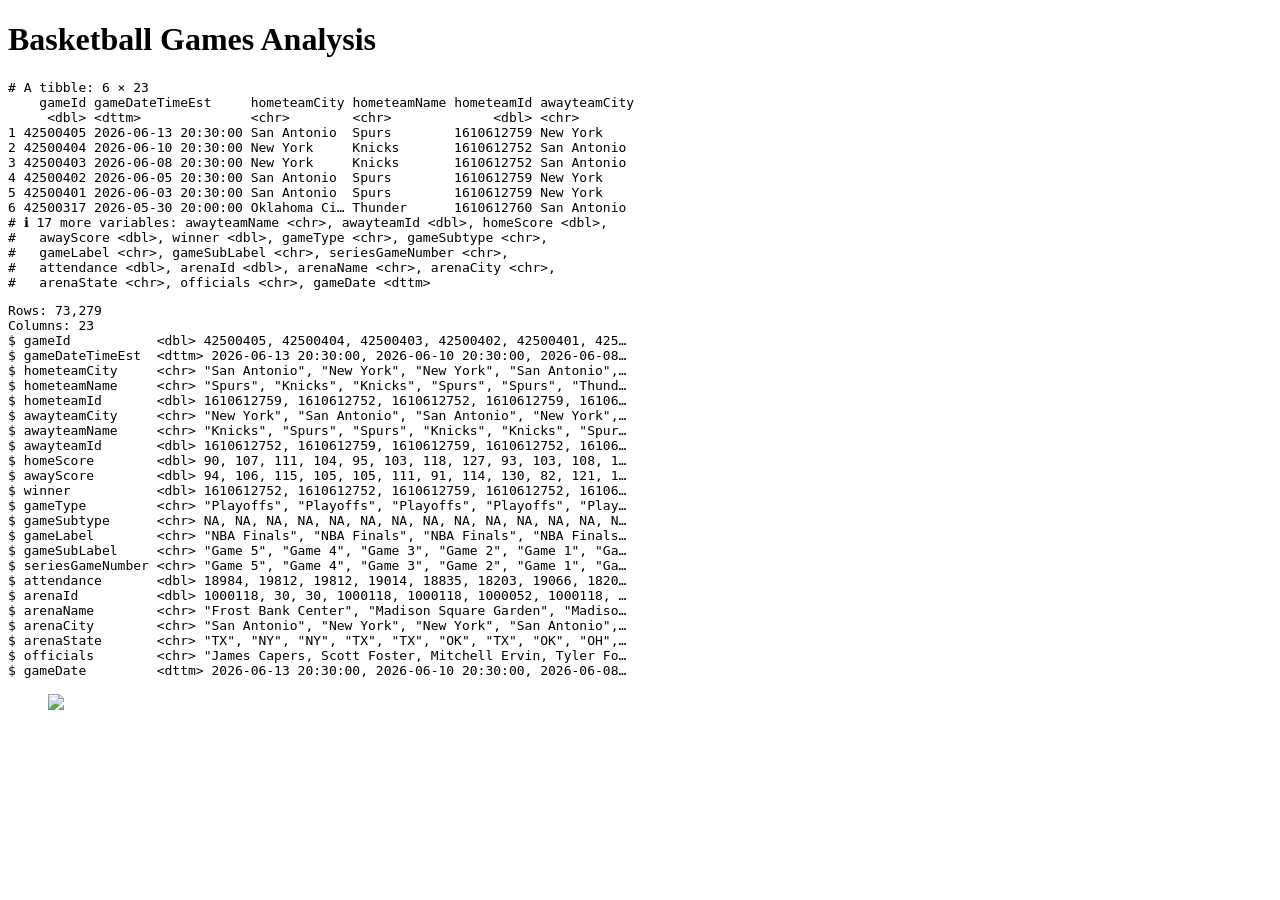
==== scores.html @ 9e21b44d "initial version" ====
<!DOCTYPE html>
<html xmlns="http://www.w3.org/1999/xhtml" lang="en" xml:lang="en"><head>

<meta charset="utf-8">
<meta name="generator" content="quarto-1.9.38">

<meta name="viewport" content="width=device-width, initial-scale=1.0, user-scalable=yes">


<title>Basketball Games Analysis</title>
<style>
/* Default styles provided by pandoc.
** See https://pandoc.org/MANUAL.html#variables-for-html for config info.
*/
code{white-space: pre-wrap;}
span.smallcaps{font-variant: small-caps;}
div.columns{display: flex; gap: min(4vw, 1.5em);}
div.column{flex: auto; overflow-x: auto;}
div.hanging-indent{margin-left: 1.5em; text-indent: -1.5em;}
ul.task-list{list-style: none;}
ul.task-list li input[type="checkbox"] {
  width: 0.8em;
  margin: 0 0.8em 0.2em -1em; /* quarto-specific, see https://github.com/quarto-dev/quarto-cli/issues/4556 */ 
  vertical-align: middle;
}
</style>


<script src="scores_files/libs/clipboard/clipboard.min.js"></script>
<script src="scores_files/libs/quarto-html/quarto.js" type="module"></script>
<script src="scores_files/libs/quarto-html/tabsets/tabsets.js" type="module"></script>
<script src="scores_files/libs/quarto-html/popper.min.js"></script>
<script src="scores_files/libs/quarto-html/tippy.umd.min.js"></script>
<script src="scores_files/libs/quarto-html/anchor.min.js"></script>
<link href="scores_files/libs/quarto-html/tippy.css" rel="stylesheet">
<link href="scores_files/libs/quarto-html/quarto-syntax-highlighting-15634bcf2e68342d4ad2dfa704d543f6.css" rel="stylesheet" id="quarto-text-highlighting-styles">
<script src="scores_files/libs/bootstrap/bootstrap.min.js"></script>
<link href="scores_files/libs/bootstrap/bootstrap-icons.css" rel="stylesheet">
<link href="scores_files/libs/bootstrap/bootstrap-47a6f90f654540fc165cc8e168d9da10.min.css" rel="stylesheet" append-hash="true" id="quarto-bootstrap" data-mode="light">


</head>

<body class="fullcontent quarto-light">

<div id="quarto-content" class="page-columns page-rows-contents page-layout-article">

<main class="content" id="quarto-document-content">

<header id="title-block-header" class="quarto-title-block default">
<div class="quarto-title">
<h1 class="title">Basketball Games Analysis</h1>
</div>



<div class="quarto-title-meta">

    
  
    
  </div>
  


</header>


<div class="cell">
<div class="cell-output cell-output-stdout">
<pre><code># A tibble: 6 × 23
    gameId gameDateTimeEst     hometeamCity hometeamName hometeamId awayteamCity
     &lt;dbl&gt; &lt;dttm&gt;              &lt;chr&gt;        &lt;chr&gt;             &lt;dbl&gt; &lt;chr&gt;       
1 42500405 2026-06-13 20:30:00 San Antonio  Spurs        1610612759 New York    
2 42500404 2026-06-10 20:30:00 New York     Knicks       1610612752 San Antonio 
3 42500403 2026-06-08 20:30:00 New York     Knicks       1610612752 San Antonio 
4 42500402 2026-06-05 20:30:00 San Antonio  Spurs        1610612759 New York    
5 42500401 2026-06-03 20:30:00 San Antonio  Spurs        1610612759 New York    
6 42500317 2026-05-30 20:00:00 Oklahoma Ci… Thunder      1610612760 San Antonio 
# ℹ 17 more variables: awayteamName &lt;chr&gt;, awayteamId &lt;dbl&gt;, homeScore &lt;dbl&gt;,
#   awayScore &lt;dbl&gt;, winner &lt;dbl&gt;, gameType &lt;chr&gt;, gameSubtype &lt;chr&gt;,
#   gameLabel &lt;chr&gt;, gameSubLabel &lt;chr&gt;, seriesGameNumber &lt;chr&gt;,
#   attendance &lt;dbl&gt;, arenaId &lt;dbl&gt;, arenaName &lt;chr&gt;, arenaCity &lt;chr&gt;,
#   arenaState &lt;chr&gt;, officials &lt;chr&gt;, gameDate &lt;dttm&gt;</code></pre>
</div>
</div>
<div class="cell">
<div class="cell-output cell-output-stdout">
<pre><code>Rows: 73,279
Columns: 23
$ gameId           &lt;dbl&gt; 42500405, 42500404, 42500403, 42500402, 42500401, 425…
$ gameDateTimeEst  &lt;dttm&gt; 2026-06-13 20:30:00, 2026-06-10 20:30:00, 2026-06-08…
$ hometeamCity     &lt;chr&gt; "San Antonio", "New York", "New York", "San Antonio",…
$ hometeamName     &lt;chr&gt; "Spurs", "Knicks", "Knicks", "Spurs", "Spurs", "Thund…
$ hometeamId       &lt;dbl&gt; 1610612759, 1610612752, 1610612752, 1610612759, 16106…
$ awayteamCity     &lt;chr&gt; "New York", "San Antonio", "San Antonio", "New York",…
$ awayteamName     &lt;chr&gt; "Knicks", "Spurs", "Spurs", "Knicks", "Knicks", "Spur…
$ awayteamId       &lt;dbl&gt; 1610612752, 1610612759, 1610612759, 1610612752, 16106…
$ homeScore        &lt;dbl&gt; 90, 107, 111, 104, 95, 103, 118, 127, 93, 103, 108, 1…
$ awayScore        &lt;dbl&gt; 94, 106, 115, 105, 105, 111, 91, 114, 130, 82, 121, 1…
$ winner           &lt;dbl&gt; 1610612752, 1610612752, 1610612759, 1610612752, 16106…
$ gameType         &lt;chr&gt; "Playoffs", "Playoffs", "Playoffs", "Playoffs", "Play…
$ gameSubtype      &lt;chr&gt; NA, NA, NA, NA, NA, NA, NA, NA, NA, NA, NA, NA, NA, N…
$ gameLabel        &lt;chr&gt; "NBA Finals", "NBA Finals", "NBA Finals", "NBA Finals…
$ gameSubLabel     &lt;chr&gt; "Game 5", "Game 4", "Game 3", "Game 2", "Game 1", "Ga…
$ seriesGameNumber &lt;chr&gt; "Game 5", "Game 4", "Game 3", "Game 2", "Game 1", "Ga…
$ attendance       &lt;dbl&gt; 18984, 19812, 19812, 19014, 18835, 18203, 19066, 1820…
$ arenaId          &lt;dbl&gt; 1000118, 30, 30, 1000118, 1000118, 1000052, 1000118, …
$ arenaName        &lt;chr&gt; "Frost Bank Center", "Madison Square Garden", "Madiso…
$ arenaCity        &lt;chr&gt; "San Antonio", "New York", "New York", "San Antonio",…
$ arenaState       &lt;chr&gt; "TX", "NY", "NY", "TX", "TX", "OK", "TX", "OK", "OH",…
$ officials        &lt;chr&gt; "James Capers, Scott Foster, Mitchell Ervin, Tyler Fo…
$ gameDate         &lt;dttm&gt; 2026-06-13 20:30:00, 2026-06-10 20:30:00, 2026-06-08…</code></pre>
</div>
</div>
<div class="cell">
<div class="cell-output-display">
<div>
<figure class="figure">
<p><img src="scores_files/figure-html/unnamed-chunk-3-1.png" class="img-fluid figure-img" width="672"></p>
</figure>
</div>
</div>
</div>

</main>
<!-- /main column -->
<script id="quarto-html-after-body" type="application/javascript">
  window.document.addEventListener("DOMContentLoaded", function (event) {
    const icon = "";
    const anchorJS = new window.AnchorJS();
    anchorJS.options = {
      placement: 'right',
      icon: icon
    };
    anchorJS.add('.anchored');
    const isCodeAnnotation = (el) => {
      for (const clz of el.classList) {
        if (clz.startsWith('code-annotation-')) {                     
          return true;
        }
      }
      return false;
    }
    const onCopySuccess = function(e) {
      // button target
      const button = e.trigger;
      // don't keep focus
      button.blur();
      // flash "checked"
      button.classList.add('code-copy-button-checked');
      var currentTitle = button.getAttribute("title");
      button.setAttribute("title", "Copied!");
      let tooltip;
      if (window.bootstrap) {
        button.setAttribute("data-bs-toggle", "tooltip");
        button.setAttribute("data-bs-placement", "left");
        button.setAttribute("data-bs-title", "Copied!");
        tooltip = new bootstrap.Tooltip(button, 
          { trigger: "manual", 
            customClass: "code-copy-button-tooltip",
            offset: [0, -8]});
        tooltip.show();    
      }
      setTimeout(function() {
        if (tooltip) {
          tooltip.hide();
          button.removeAttribute("data-bs-title");
          button.removeAttribute("data-bs-toggle");
          button.removeAttribute("data-bs-placement");
        }
        button.setAttribute("title", currentTitle);
        button.classList.remove('code-copy-button-checked');
      }, 1000);
      // clear code selection
      e.clearSelection();
    }
    const getTextToCopy = function(trigger) {
      const outerScaffold = trigger.parentElement.cloneNode(true);
      const codeEl = outerScaffold.querySelector('code');
      for (const childEl of codeEl.children) {
        if (isCodeAnnotation(childEl)) {
          childEl.remove();
        }
      }
      return codeEl.innerText;
    }
    const clipboard = new window.ClipboardJS('.code-copy-button:not([data-in-quarto-modal])', {
      text: getTextToCopy
    });
    clipboard.on('success', onCopySuccess);
    if (window.document.getElementById('quarto-embedded-source-code-modal')) {
      const clipboardModal = new window.ClipboardJS('.code-copy-button[data-in-quarto-modal]', {
        text: getTextToCopy,
        container: window.document.getElementById('quarto-embedded-source-code-modal')
      });
      clipboardModal.on('success', onCopySuccess);
    }
      var localhostRegex = new RegExp(/^(?:http|https):\/\/localhost\:?[0-9]*\//);
      var mailtoRegex = new RegExp(/^mailto:/);
        var filterRegex = new RegExp('/' + window.location.host + '/');
      var isInternal = (href) => {
          return filterRegex.test(href) || localhostRegex.test(href) || mailtoRegex.test(href);
      }
      // Inspect non-navigation links and adorn them if external
     var links = window.document.querySelectorAll('a[href]:not(.nav-link):not(.navbar-brand):not(.toc-action):not(.sidebar-link):not(.sidebar-item-toggle):not(.pagination-link):not(.no-external):not([aria-hidden]):not(.dropdown-item):not(.quarto-navigation-tool):not(.about-link)');
      for (var i=0; i<links.length; i++) {
        const link = links[i];
        if (!isInternal(link.href)) {
          // undo the damage that might have been done by quarto-nav.js in the case of
          // links that we want to consider external
          if (link.dataset.originalHref !== undefined) {
            link.href = link.dataset.originalHref;
          }
        }
      }
    function tippyHover(el, contentFn, onTriggerFn, onUntriggerFn) {
      const config = {
        allowHTML: true,
        maxWidth: 500,
        delay: 100,
        arrow: false,
        appendTo: function(el) {
            return el.parentElement;
        },
        interactive: true,
        interactiveBorder: 10,
        theme: 'quarto',
        placement: 'bottom-start',
      };
      if (contentFn) {
        config.content = contentFn;
      }
      if (onTriggerFn) {
        config.onTrigger = onTriggerFn;
      }
      if (onUntriggerFn) {
        config.onUntrigger = onUntriggerFn;
      }
      window.tippy(el, config); 
    }
    const noterefs = window.document.querySelectorAll('a[role="doc-noteref"]');
    for (var i=0; i<noterefs.length; i++) {
      const ref = noterefs[i];
      tippyHover(ref, function() {
        // use id or data attribute instead here
        let href = ref.getAttribute('data-footnote-href') || ref.getAttribute('href');
        try { href = new URL(href).hash; } catch {}
        const id = href.replace(/^#\/?/, "");
        const note = window.document.getElementById(id);
        if (note) {
          return note.innerHTML;
        } else {
          return "";
        }
      });
    }
    const xrefs = window.document.querySelectorAll('a.quarto-xref');
    const processXRef = (id, note) => {
      // Strip column container classes
      const stripColumnClz = (el) => {
        el.classList.remove("page-full", "page-columns");
        if (el.children) {
          for (const child of el.children) {
            stripColumnClz(child);
          }
        }
      }
      stripColumnClz(note)
      if (id === null || id.startsWith('sec-')) {
        // Special case sections, only their first couple elements
        const container = document.createElement("div");
        if (note.children && note.children.length > 2) {
          container.appendChild(note.children[0].cloneNode(true));
          for (let i = 1; i < note.children.length; i++) {
            const child = note.children[i];
            if (child.tagName === "P" && child.innerText === "") {
              continue;
            } else {
              container.appendChild(child.cloneNode(true));
              break;
            }
          }
          if (window.Quarto?.typesetMath) {
            window.Quarto.typesetMath(container);
          }
          return container.innerHTML
        } else {
          if (window.Quarto?.typesetMath) {
            window.Quarto.typesetMath(note);
          }
          return note.innerHTML;
        }
      } else {
        // Remove any anchor links if they are present
        const anchorLink = note.querySelector('a.anchorjs-link');
        if (anchorLink) {
          anchorLink.remove();
        }
        if (window.Quarto?.typesetMath) {
          window.Quarto.typesetMath(note);
        }
        if (note.classList.contains("callout")) {
          return note.outerHTML;
        } else {
          return note.innerHTML;
        }
      }
    }
    for (var i=0; i<xrefs.length; i++) {
      const xref = xrefs[i];
      tippyHover(xref, undefined, function(instance) {
        instance.disable();
        let url = xref.getAttribute('href');
        let hash = undefined; 
        if (url.startsWith('#')) {
          hash = url;
        } else {
          try { hash = new URL(url).hash; } catch {}
        }
        if (hash) {
          const id = hash.replace(/^#\/?/, "");
          const note = window.document.getElementById(id);
          if (note !== null) {
            try {
              const html = processXRef(id, note.cloneNode(true));
              instance.setContent(html);
            } finally {
              instance.enable();
              instance.show();
            }
          } else {
            // See if we can fetch this
            fetch(url.split('#')[0])
            .then(res => res.text())
            .then(html => {
              const parser = new DOMParser();
              const htmlDoc = parser.parseFromString(html, "text/html");
              const note = htmlDoc.getElementById(id);
              if (note !== null) {
                const html = processXRef(id, note);
                instance.setContent(html);
              } 
            }).finally(() => {
              instance.enable();
              instance.show();
            });
          }
        } else {
          // See if we can fetch a full url (with no hash to target)
          // This is a special case and we should probably do some content thinning / targeting
          fetch(url)
          .then(res => res.text())
          .then(html => {
            const parser = new DOMParser();
            const htmlDoc = parser.parseFromString(html, "text/html");
            const note = htmlDoc.querySelector('main.content');
            if (note !== null) {
              // This should only happen for chapter cross references
              // (since there is no id in the URL)
              // remove the first header
              if (note.children.length > 0 && note.children[0].tagName === "HEADER") {
                note.children[0].remove();
              }
              const html = processXRef(null, note);
              instance.setContent(html);
            } 
          }).finally(() => {
            instance.enable();
            instance.show();
          });
        }
      }, function(instance) {
      });
    }
        let selectedAnnoteEl;
        const selectorForAnnotation = ( cell, annotation) => {
          let cellAttr = 'data-code-cell="' + cell + '"';
          let lineAttr = 'data-code-annotation="' +  annotation + '"';
          const selector = 'span[' + cellAttr + '][' + lineAttr + ']';
          return selector;
        }
        const selectCodeLines = (annoteEl) => {
          const doc = window.document;
          const targetCell = annoteEl.getAttribute("data-target-cell");
          const targetAnnotation = annoteEl.getAttribute("data-target-annotation");
          const annoteSpan = window.document.querySelector(selectorForAnnotation(targetCell, targetAnnotation));
          const lines = annoteSpan.getAttribute("data-code-lines").split(",");
          const lineIds = lines.map((line) => {
            return targetCell + "-" + line;
          })
          let top = null;
          let height = null;
          let parent = null;
          if (lineIds.length > 0) {
              //compute the position of the single el (top and bottom and make a div)
              const el = window.document.getElementById(lineIds[0]);
              top = el.offsetTop;
              height = el.offsetHeight;
              parent = el.parentElement.parentElement;
            if (lineIds.length > 1) {
              const lastEl = window.document.getElementById(lineIds[lineIds.length - 1]);
              const bottom = lastEl.offsetTop + lastEl.offsetHeight;
              height = bottom - top;
            }
            if (top !== null && height !== null && parent !== null) {
              // cook up a div (if necessary) and position it 
              let div = window.document.getElementById("code-annotation-line-highlight");
              if (div === null) {
                div = window.document.createElement("div");
                div.setAttribute("id", "code-annotation-line-highlight");
                div.style.position = 'absolute';
                parent.appendChild(div);
              }
              div.style.top = top - 2 + "px";
              div.style.height = height + 4 + "px";
              div.style.left = 0;
              let gutterDiv = window.document.getElementById("code-annotation-line-highlight-gutter");
              if (gutterDiv === null) {
                gutterDiv = window.document.createElement("div");
                gutterDiv.setAttribute("id", "code-annotation-line-highlight-gutter");
                gutterDiv.style.position = 'absolute';
                const codeCell = window.document.getElementById(targetCell);
                const gutter = codeCell.querySelector('.code-annotation-gutter');
                gutter.appendChild(gutterDiv);
              }
              gutterDiv.style.top = top - 2 + "px";
              gutterDiv.style.height = height + 4 + "px";
            }
            selectedAnnoteEl = annoteEl;
          }
        };
        const unselectCodeLines = () => {
          const elementsIds = ["code-annotation-line-highlight", "code-annotation-line-highlight-gutter"];
          elementsIds.forEach((elId) => {
            const div = window.document.getElementById(elId);
            if (div) {
              div.remove();
            }
          });
          selectedAnnoteEl = undefined;
        };
          // Handle positioning of the toggle
      window.addEventListener(
        "resize",
        throttle(() => {
          elRect = undefined;
          if (selectedAnnoteEl) {
            selectCodeLines(selectedAnnoteEl);
          }
        }, 10)
      );
      function throttle(fn, ms) {
      let throttle = false;
      let timer;
        return (...args) => {
          if(!throttle) { // first call gets through
              fn.apply(this, args);
              throttle = true;
          } else { // all the others get throttled
              if(timer) clearTimeout(timer); // cancel #2
              timer = setTimeout(() => {
                fn.apply(this, args);
                timer = throttle = false;
              }, ms);
          }
        };
      }
        // Attach click handler to the DT
        const annoteDls = window.document.querySelectorAll('dt[data-target-cell]');
        for (const annoteDlNode of annoteDls) {
          annoteDlNode.addEventListener('click', (event) => {
            const clickedEl = event.target;
            if (clickedEl !== selectedAnnoteEl) {
              unselectCodeLines();
              const activeEl = window.document.querySelector('dt[data-target-cell].code-annotation-active');
              if (activeEl) {
                activeEl.classList.remove('code-annotation-active');
              }
              selectCodeLines(clickedEl);
              clickedEl.classList.add('code-annotation-active');
            } else {
              // Unselect the line
              unselectCodeLines();
              clickedEl.classList.remove('code-annotation-active');
            }
          });
        }
    const findCites = (el) => {
      const parentEl = el.parentElement;
      if (parentEl) {
        const cites = parentEl.dataset.cites;
        if (cites) {
          return {
            el,
            cites: cites.split(' ')
          };
        } else {
          return findCites(el.parentElement)
        }
      } else {
        return undefined;
      }
    };
    var bibliorefs = window.document.querySelectorAll('a[role="doc-biblioref"]');
    for (var i=0; i<bibliorefs.length; i++) {
      const ref = bibliorefs[i];
      const citeInfo = findCites(ref);
      if (citeInfo) {
        tippyHover(citeInfo.el, function() {
          var popup = window.document.createElement('div');
          citeInfo.cites.forEach(function(cite) {
            var citeDiv = window.document.createElement('div');
            citeDiv.classList.add('hanging-indent');
            citeDiv.classList.add('csl-entry');
            var biblioDiv = window.document.getElementById('ref-' + cite);
            if (biblioDiv) {
              citeDiv.innerHTML = biblioDiv.innerHTML;
            }
            popup.appendChild(citeDiv);
          });
          return popup.innerHTML;
        });
      }
    }
  });
  </script>
</div> <!-- /content -->




</body></html>
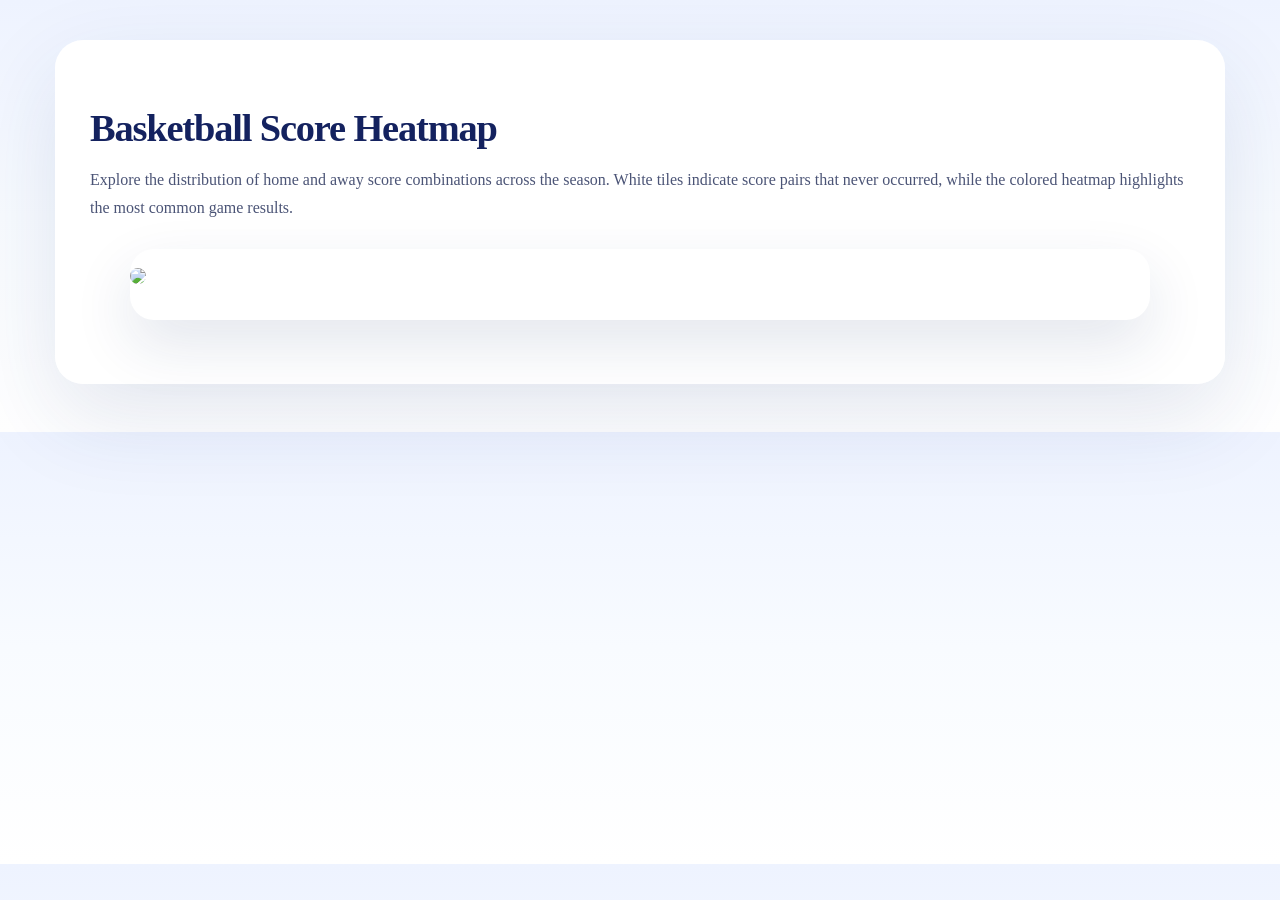
==== commit 0a7b13e3: "second version" ====
--- a/scores.html
+++ b/scores.html
@@ -7,7 +7,7 @@
 <meta name="viewport" content="width=device-width, initial-scale=1.0, user-scalable=yes">
 
 
-<title>Basketball Games Analysis</title>
+<title>Basketball Score Heatmap</title>
 <style>
 /* Default styles provided by pandoc.
 ** See https://pandoc.org/MANUAL.html#variables-for-html for config info.
@@ -36,9 +36,10 @@
 <link href="scores_files/libs/quarto-html/quarto-syntax-highlighting-15634bcf2e68342d4ad2dfa704d543f6.css" rel="stylesheet" id="quarto-text-highlighting-styles">
 <script src="scores_files/libs/bootstrap/bootstrap.min.js"></script>
 <link href="scores_files/libs/bootstrap/bootstrap-icons.css" rel="stylesheet">
-<link href="scores_files/libs/bootstrap/bootstrap-47a6f90f654540fc165cc8e168d9da10.min.css" rel="stylesheet" append-hash="true" id="quarto-bootstrap" data-mode="light">
-
-
+<link href="scores_files/libs/bootstrap/bootstrap-d2c35422b9a7f76c609d9fb980957a57.min.css" rel="stylesheet" append-hash="true" id="quarto-bootstrap" data-mode="light">
+
+
+<link rel="stylesheet" href="styles.css">
 </head>
 
 <body class="fullcontent quarto-light">
@@ -49,7 +50,7 @@
 
 <header id="title-block-header" class="quarto-title-block default">
 <div class="quarto-title">
-<h1 class="title">Basketball Games Analysis</h1>
+<h1 class="title">Basketball Score Heatmap</h1>
 </div>
 
 
@@ -66,58 +67,12 @@
 </header>
 
 
-<div class="cell">
-<div class="cell-output cell-output-stdout">
-<pre><code># A tibble: 6 × 23
-    gameId gameDateTimeEst     hometeamCity hometeamName hometeamId awayteamCity
-     &lt;dbl&gt; &lt;dttm&gt;              &lt;chr&gt;        &lt;chr&gt;             &lt;dbl&gt; &lt;chr&gt;       
-1 42500405 2026-06-13 20:30:00 San Antonio  Spurs        1610612759 New York    
-2 42500404 2026-06-10 20:30:00 New York     Knicks       1610612752 San Antonio 
-3 42500403 2026-06-08 20:30:00 New York     Knicks       1610612752 San Antonio 
-4 42500402 2026-06-05 20:30:00 San Antonio  Spurs        1610612759 New York    
-5 42500401 2026-06-03 20:30:00 San Antonio  Spurs        1610612759 New York    
-6 42500317 2026-05-30 20:00:00 Oklahoma Ci… Thunder      1610612760 San Antonio 
-# ℹ 17 more variables: awayteamName &lt;chr&gt;, awayteamId &lt;dbl&gt;, homeScore &lt;dbl&gt;,
-#   awayScore &lt;dbl&gt;, winner &lt;dbl&gt;, gameType &lt;chr&gt;, gameSubtype &lt;chr&gt;,
-#   gameLabel &lt;chr&gt;, gameSubLabel &lt;chr&gt;, seriesGameNumber &lt;chr&gt;,
-#   attendance &lt;dbl&gt;, arenaId &lt;dbl&gt;, arenaName &lt;chr&gt;, arenaCity &lt;chr&gt;,
-#   arenaState &lt;chr&gt;, officials &lt;chr&gt;, gameDate &lt;dttm&gt;</code></pre>
-</div>
-</div>
-<div class="cell">
-<div class="cell-output cell-output-stdout">
-<pre><code>Rows: 73,279
-Columns: 23
-$ gameId           &lt;dbl&gt; 42500405, 42500404, 42500403, 42500402, 42500401, 425…
-$ gameDateTimeEst  &lt;dttm&gt; 2026-06-13 20:30:00, 2026-06-10 20:30:00, 2026-06-08…
-$ hometeamCity     &lt;chr&gt; "San Antonio", "New York", "New York", "San Antonio",…
-$ hometeamName     &lt;chr&gt; "Spurs", "Knicks", "Knicks", "Spurs", "Spurs", "Thund…
-$ hometeamId       &lt;dbl&gt; 1610612759, 1610612752, 1610612752, 1610612759, 16106…
-$ awayteamCity     &lt;chr&gt; "New York", "San Antonio", "San Antonio", "New York",…
-$ awayteamName     &lt;chr&gt; "Knicks", "Spurs", "Spurs", "Knicks", "Knicks", "Spur…
-$ awayteamId       &lt;dbl&gt; 1610612752, 1610612759, 1610612759, 1610612752, 16106…
-$ homeScore        &lt;dbl&gt; 90, 107, 111, 104, 95, 103, 118, 127, 93, 103, 108, 1…
-$ awayScore        &lt;dbl&gt; 94, 106, 115, 105, 105, 111, 91, 114, 130, 82, 121, 1…
-$ winner           &lt;dbl&gt; 1610612752, 1610612752, 1610612759, 1610612752, 16106…
-$ gameType         &lt;chr&gt; "Playoffs", "Playoffs", "Playoffs", "Playoffs", "Play…
-$ gameSubtype      &lt;chr&gt; NA, NA, NA, NA, NA, NA, NA, NA, NA, NA, NA, NA, NA, N…
-$ gameLabel        &lt;chr&gt; "NBA Finals", "NBA Finals", "NBA Finals", "NBA Finals…
-$ gameSubLabel     &lt;chr&gt; "Game 5", "Game 4", "Game 3", "Game 2", "Game 1", "Ga…
-$ seriesGameNumber &lt;chr&gt; "Game 5", "Game 4", "Game 3", "Game 2", "Game 1", "Ga…
-$ attendance       &lt;dbl&gt; 18984, 19812, 19812, 19014, 18835, 18203, 19066, 1820…
-$ arenaId          &lt;dbl&gt; 1000118, 30, 30, 1000118, 1000118, 1000052, 1000118, …
-$ arenaName        &lt;chr&gt; "Frost Bank Center", "Madison Square Garden", "Madiso…
-$ arenaCity        &lt;chr&gt; "San Antonio", "New York", "New York", "San Antonio",…
-$ arenaState       &lt;chr&gt; "TX", "NY", "NY", "TX", "TX", "OK", "TX", "OK", "OH",…
-$ officials        &lt;chr&gt; "James Capers, Scott Foster, Mitchell Ervin, Tyler Fo…
-$ gameDate         &lt;dttm&gt; 2026-06-13 20:30:00, 2026-06-10 20:30:00, 2026-06-08…</code></pre>
-</div>
-</div>
+<p>Explore the distribution of home and away score combinations across the season. White tiles indicate score pairs that never occurred, while the colored heatmap highlights the most common game results.</p>
 <div class="cell">
 <div class="cell-output-display">
 <div>
 <figure class="figure">
-<p><img src="scores_files/figure-html/unnamed-chunk-3-1.png" class="img-fluid figure-img" width="672"></p>
+<p><img src="scores_files/figure-html/unnamed-chunk-1-1.png" class="img-fluid figure-img" width="672"></p>
 </figure>
 </div>
 </div>
--- a/styles.css
+++ b/styles.css
@@ -0,0 +1,62 @@
+body {
+  background: linear-gradient(180deg, #eef3ff 0%, #f8fbff 50%, #ffffff 100%);
+  color: #1d264b;
+}
+
+main {
+  max-width: 1100px;
+  margin: 2.5rem auto 3rem;
+  padding: 2.5rem 2.2rem 3rem;
+  background: rgba(255, 255, 255, 0.98);
+  border-radius: 28px;
+  box-shadow: 0 32px 90px rgba(30, 54, 120, 0.12);
+}
+
+h1 {
+  color: #14225f;
+  font-size: 2.4rem;
+  letter-spacing: -0.03em;
+  margin-bottom: 0.4rem;
+}
+
+p {
+  color: #4b5476;
+  font-size: 1rem;
+  line-height: 1.75;
+  margin-bottom: 1.7rem;
+}
+
+figure {
+  border-radius: 24px;
+  overflow: hidden;
+  box-shadow: 0 24px 60px rgba(27, 49, 103, 0.12);
+  margin-top: 1.5rem;
+}
+
+figure img,
+figure iframe {
+  border-radius: 24px;
+}
+
+figcaption {
+  color: #5e668f;
+  font-size: 0.96rem;
+  margin-top: 0.85rem;
+}
+
+footer {
+  margin-top: 3rem;
+  text-align: center;
+  color: #7a80a2;
+}
+
+@media (max-width: 800px) {
+  main {
+    margin: 1.5rem 1rem 2rem;
+    padding: 1.5rem 1.2rem 2rem;
+  }
+
+  h1 {
+    font-size: 2rem;
+  }
+}
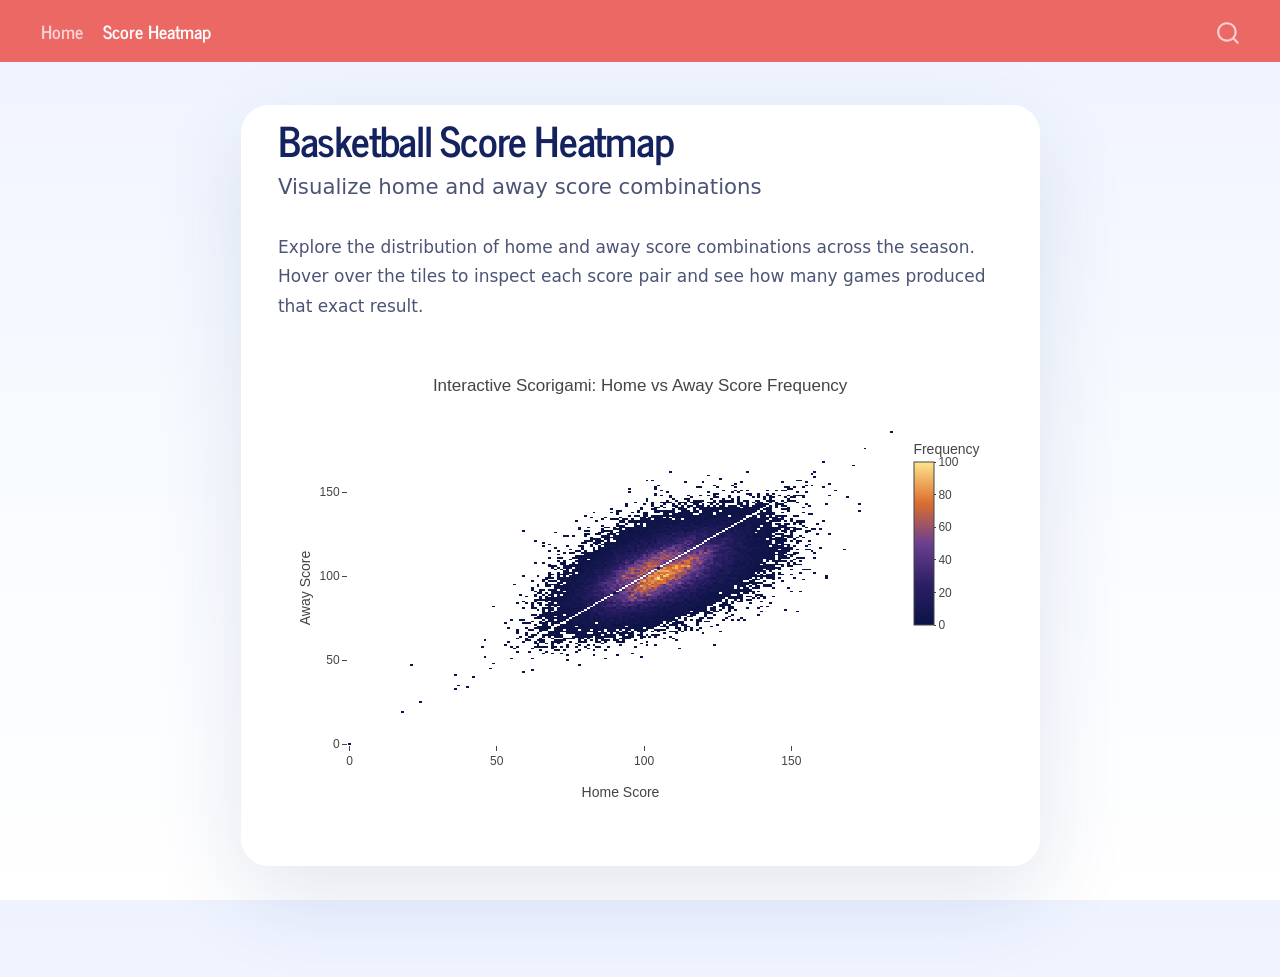
==== commit 1fc9f6ca: "Built site for gh-pages" ====
--- a/scores.html
+++ b/scores.html
@@ -26,31 +26,103 @@
 </style>
 
 
-<script src="scores_files/libs/clipboard/clipboard.min.js"></script>
-<script src="scores_files/libs/quarto-html/quarto.js" type="module"></script>
-<script src="scores_files/libs/quarto-html/tabsets/tabsets.js" type="module"></script>
-<script src="scores_files/libs/quarto-html/popper.min.js"></script>
-<script src="scores_files/libs/quarto-html/tippy.umd.min.js"></script>
-<script src="scores_files/libs/quarto-html/anchor.min.js"></script>
-<link href="scores_files/libs/quarto-html/tippy.css" rel="stylesheet">
-<link href="scores_files/libs/quarto-html/quarto-syntax-highlighting-15634bcf2e68342d4ad2dfa704d543f6.css" rel="stylesheet" id="quarto-text-highlighting-styles">
-<script src="scores_files/libs/bootstrap/bootstrap.min.js"></script>
-<link href="scores_files/libs/bootstrap/bootstrap-icons.css" rel="stylesheet">
-<link href="scores_files/libs/bootstrap/bootstrap-d2c35422b9a7f76c609d9fb980957a57.min.css" rel="stylesheet" append-hash="true" id="quarto-bootstrap" data-mode="light">
+<script src="site_libs/quarto-nav/quarto-nav.js"></script>
+<script src="site_libs/quarto-nav/headroom.min.js"></script>
+<script src="site_libs/clipboard/clipboard.min.js"></script>
+<script src="site_libs/quarto-search/autocomplete.umd.js"></script>
+<script src="site_libs/quarto-search/fuse.min.js"></script>
+<script src="site_libs/quarto-search/quarto-search.js"></script>
+<meta name="quarto:offset" content="./">
+<script src="site_libs/quarto-html/quarto.js" type="module"></script>
+<script src="site_libs/quarto-html/tabsets/tabsets.js" type="module"></script>
+<script src="site_libs/quarto-html/popper.min.js"></script>
+<script src="site_libs/quarto-html/tippy.umd.min.js"></script>
+<script src="site_libs/quarto-html/anchor.min.js"></script>
+<link href="site_libs/quarto-html/tippy.css" rel="stylesheet">
+<link href="site_libs/quarto-html/quarto-syntax-highlighting-15634bcf2e68342d4ad2dfa704d543f6.css" rel="stylesheet" id="quarto-text-highlighting-styles">
+<script src="site_libs/bootstrap/bootstrap.min.js"></script>
+<link href="site_libs/bootstrap/bootstrap-icons.css" rel="stylesheet">
+<link href="site_libs/bootstrap/bootstrap-8214058968d4567c0b8769a8360adc15.min.css" rel="stylesheet" append-hash="true" id="quarto-bootstrap" data-mode="light">
+<script id="quarto-search-options" type="application/json">{
+  "location": "navbar",
+  "copy-button": false,
+  "collapse-after": 3,
+  "panel-placement": "end",
+  "type": "overlay",
+  "limit": 50,
+  "keyboard-shortcut": [
+    "f",
+    "/",
+    "s"
+  ],
+  "show-item-context": false,
+  "language": {
+    "search-no-results-text": "No results",
+    "search-matching-documents-text": "matching documents",
+    "search-copy-link-title": "Copy link to search",
+    "search-hide-matches-text": "Hide additional matches",
+    "search-more-match-text": "more match in this document",
+    "search-more-matches-text": "more matches in this document",
+    "search-clear-button-title": "Clear",
+    "search-text-placeholder": "",
+    "search-detached-cancel-button-title": "Cancel",
+    "search-submit-button-title": "Submit",
+    "search-label": "Search"
+  }
+}</script>
+<link href="site_libs/htmltools-fill-0.5.9/fill.css" rel="stylesheet">
+<script src="site_libs/htmlwidgets-1.6.4/htmlwidgets.js"></script>
+<script src="site_libs/plotly-binding-4.12.0/plotly.js"></script>
+<script src="site_libs/typedarray-0.1/typedarray.min.js"></script>
+<script src="site_libs/jquery-3.5.1/jquery.min.js"></script>
+<link href="site_libs/crosstalk-1.2.2/css/crosstalk.min.css" rel="stylesheet">
+<script src="site_libs/crosstalk-1.2.2/js/crosstalk.min.js"></script>
+<link href="site_libs/plotly-htmlwidgets-css-2.25.2/plotly-htmlwidgets.css" rel="stylesheet">
+<script src="site_libs/plotly-main-2.25.2/plotly-latest.min.js"></script>
 
 
 <link rel="stylesheet" href="styles.css">
 </head>
 
-<body class="fullcontent quarto-light">
-
-<div id="quarto-content" class="page-columns page-rows-contents page-layout-article">
-
+<body class="nav-fixed fullcontent quarto-light">
+
+<div id="quarto-search-results"></div>
+  <header id="quarto-header" class="headroom fixed-top">
+    <nav class="navbar navbar-expand-lg " data-bs-theme="dark">
+      <div class="navbar-container container-fluid">
+            <div id="quarto-search" class="" title="Search"></div>
+          <button class="navbar-toggler" type="button" data-bs-toggle="collapse" data-bs-target="#navbarCollapse" aria-controls="navbarCollapse" role="menu" aria-expanded="false" aria-label="Toggle navigation" onclick="if (window.quartoToggleHeadroom) { window.quartoToggleHeadroom(); }">
+  <span class="navbar-toggler-icon"></span>
+</button>
+          <div class="collapse navbar-collapse" id="navbarCollapse">
+            <ul class="navbar-nav navbar-nav-scroll me-auto">
+  <li class="nav-item">
+    <a class="nav-link" href="./index.html"> 
+<span class="menu-text">Home</span></a>
+  </li>  
+  <li class="nav-item">
+    <a class="nav-link active" href="./scores.html" aria-current="page"> 
+<span class="menu-text">Score Heatmap</span></a>
+  </li>  
+</ul>
+          </div> <!-- /navcollapse -->
+            <div class="quarto-navbar-tools">
+</div>
+      </div> <!-- /container-fluid -->
+    </nav>
+</header>
+<!-- content -->
+<div id="quarto-content" class="quarto-container page-columns page-rows-contents page-layout-article page-navbar">
+<!-- sidebar -->
+<!-- margin-sidebar -->
+    
+<!-- main -->
 <main class="content" id="quarto-document-content">
 
 <header id="title-block-header" class="quarto-title-block default">
 <div class="quarto-title">
 <h1 class="title">Basketball Score Heatmap</h1>
+<p class="subtitle lead">Visualize home and away score combinations</p>
 </div>
 
 
@@ -67,19 +139,17 @@
 </header>
 
 
-<p>Explore the distribution of home and away score combinations across the season. White tiles indicate score pairs that never occurred, while the colored heatmap highlights the most common game results.</p>
+<p>Explore the distribution of home and away score combinations across the season. Hover over the tiles to inspect each score pair and see how many games produced that exact result.</p>
 <div class="cell">
 <div class="cell-output-display">
-<div>
-<figure class="figure">
-<p><img src="scores_files/figure-html/unnamed-chunk-1-1.png" class="img-fluid figure-img" width="672"></p>
-</figure>
+<div class="plotly html-widget html-fill-item" id="htmlwidget-41fe35a6eff2e10155cb" style="width:100%;height:464px;"></div>
+<script type="application/json" data-for="htmlwidget-41fe35a6eff2e10155cb">{"x":{"visdat":{"660855423a3f":["function () ","plotlyVisDat"]},"cur_data":"660855423a3f","attrs":{"660855423a3f":{"x":{},"y":{},"z":{},"colorscale":[[0,"#ffffff"],[9.9999999999999995e-07,"#0b1345"],[0.25,"#2c1f66"],[0.5,"#6b3f90"],[0.75,"#dc6f2f"],[1,"#fee58c"]],"hovertemplate":"Home: %{x}<br>Away: %{y}<br>Games: %{z}<extra><\/extra>","colorbar":{"title":"Frequency","thickness":20,"len":0.65000000000000002},"alpha_stroke":1,"sizes":[10,100],"spans":[1,20],"type":"heatmap"}},"layout":{"margin":{"b":70,"l":70,"t":80,"r":40},"title":{"text":"Interactive Scorigami: Home vs Away Score Frequency","x":0.5},"xaxis":{"domain":[0,1],"automargin":true,"title":"Home Score"},"yaxis":{"domain":[0,1],"automargin":true,"title":"Away Score"},"scene":{"zaxis":{"title":"count"}},"hovermode":"closest","showlegend":false,"legend":{"yanchor":"top","y":0.5}},"source":"A","config":{"modeBarButtonsToAdd":["hoverclosest","hovercompare"],"showSendToCloud":false},"data":[{"colorbar":{"title":"Frequency","ticklen":2,"thickness":20,"len":0.65000000000000002,"lenmode":"fraction","y":1,"yanchor":"top"},"colorscale":[[0,"#ffffff"],[9.9999999999999995e-07,"#0b1345"],[0.25,"#2c1f66"],[0.5,"#6b3f90"],[0.75,"#dc6f2f"],[1,"#fee58c"]],"showscale":true,"x":[0,0,0,0,0,0,0,0,0,0,0,0,0,0,0,0,0,0,0,0,0,0,0,0,0,0,0,0,0,0,0,0,0,0,0,0,0,0,0,0,0,0,0,0,0,0,0,0,0,0,0,0,0,0,0,0,0,0,0,0,0,0,0,0,0,0,0,0,0,0,0,0,0,0,0,0,0,0,0,0,0,0,0,0,0,0,0,0,0,0,0,0,0,0,0,0,0,0,0,0,0,0,0,0,0,0,0,0,0,0,0,0,0,0,0,0,0,0,0,0,0,0,0,0,0,0,0,0,0,0,0,0,0,0,0,0,0,0,0,0,0,0,0,0,0,0,0,0,0,0,0,0,0,0,0,0,0,0,0,0,0,0,0,0,0,0,0,0,0,0,0,0,0,0,0,0,0,0,0,0,0,0,0,0,0,0,0,1,1,1,1,1,1,1,1,1,1,1,1,1,1,1,1,1,1,1,1,1,1,1,1,1,1,1,1,1,1,1,1,1,1,1,1,1,1,1,1,1,1,1,1,1,1,1,1,1,1,1,1,1,1,1,1,1,1,1,1,1,1,1,1,1,1,1,1,1,1,1,1,1,1,1,1,1,1,1,1,1,1,1,1,1,1,1,1,1,1,1,1,1,1,1,1,1,1,1,1,1,1,1,1,1,1,1,1,1,1,1,1,1,1,1,1,1,1,1,1,1,1,1,1,1,1,1,1,1,1,1,1,1,1,1,1,1,1,1,1,1,1,1,1,1,1,1,1,1,1,1,1,1,1,1,1,1,1,1,1,1,1,1,1,1,1,1,1,1,1,1,1,1,1,1,1,1,1,1,1,1,1,1,1,1,1,1,2,2,2,2,2,2,2,2,2,2,2,2,2,2,2,2,2,2,2,2,2,2,2,2,2,2,2,2,2,2,2,2,2,2,2,2,2,2,2,2,2,2,2,2,2,2,2,2,2,2,2,2,2,2,2,2,2,2,2,2,2,2,2,2,2,2,2,2,2,2,2,2,2,2,2,2,2,2,2,2,2,2,2,2,2,2,2,2,2,2,2,2,2,2,2,2,2,2,2,2,2,2,2,2,2,2,2,2,2,2,2,2,2,2,2,2,2,2,2,2,2,2,2,2,2,2,2,2,2,2,2,2,2,2,2,2,2,2,2,2,2,2,2,2,2,2,2,2,2,2,2,2,2,2,2,2,2,2,2,2,2,2,2,2,2,2,2,2,2,2,2,2,2,2,2,2,2,2,2,2,2,2,2,2,2,2,2,3,3,3,3,3,3,3,3,3,3,3,3,3,3,3,3,3,3,3,3,3,3,3,3,3,3,3,3,3,3,3,3,3,3,3,3,3,3,3,3,3,3,3,3,3,3,3,3,3,3,3,3,3,3,3,3,3,3,3,3,3,3,3,3,3,3,3,3,3,3,3,3,3,3,3,3,3,3,3,3,3,3,3,3,3,3,3,3,3,3,3,3,3,3,3,3,3,3,3,3,3,3,3,3,3,3,3,3,3,3,3,3,3,3,3,3,3,3,3,3,3,3,3,3,3,3,3,3,3,3,3,3,3,3,3,3,3,3,3,3,3,3,3,3,3,3,3,3,3,3,3,3,3,3,3,3,3,3,3,3,3,3,3,3,3,3,3,3,3,3,3,3,3,3,3,3,3,3,3,3,3,3,3,3,3,3,3,4,4,4,4,4,4,4,4,4,4,4,4,4,4,4,4,4,4,4,4,4,4,4,4,4,4,4,4,4,4,4,4,4,4,4,4,4,4,4,4,4,4,4,4,4,4,4,4,4,4,4,4,4,4,4,4,4,4,4,4,4,4,4,4,4,4,4,4,4,4,4,4,4,4,4,4,4,4,4,4,4,4,4,4,4,4,4,4,4,4,4,4,4,4,4,4,4,4,4,4,4,4,4,4,4,4,4,4,4,4,4,4,4,4,4,4,4,4,4,4,4,4,4,4,4,4,4,4,4,4,4,4,4,4,4,4,4,4,4,4,4,4,4,4,4,4,4,4,4,4,4,4,4,4,4,4,4,4,4,4,4,4,4,4,4,4,4,4,4,4,4,4,4,4,4,4,4,4,4,4,4,4,4,4,4,4,4,5,5,5,5,5,5,5,5,5,5,5,5,5,5,5,5,5,5,5,5,5,5,5,5,5,5,5,5,5,5,5,5,5,5,5,5,5,5,5,5,5,5,5,5,5,5,5,5,5,5,5,5,5,5,5,5,5,5,5,5,5,5,5,5,5,5,5,5,5,5,5,5,5,5,5,5,5,5,5,5,5,5,5,5,5,5,5,5,5,5,5,5,5,5,5,5,5,5,5,5,5,5,5,5,5,5,5,5,5,5,5,5,5,5,5,5,5,5,5,5,5,5,5,5,5,5,5,5,5,5,5,5,5,5,5,5,5,5,5,5,5,5,5,5,5,5,5,5,5,5,5,5,5,5,5,5,5,5,5,5,5,5,5,5,5,5,5,5,5,5,5,5,5,5,5,5,5,5,5,5,5,5,5,5,5,5,5,6,6,6,6,6,6,6,6,6,6,6,6,6,6,6,6,6,6,6,6,6,6,6,6,6,6,6,6,6,6,6,6,6,6,6,6,6,6,6,6,6,6,6,6,6,6,6,6,6,6,6,6,6,6,6,6,6,6,6,6,6,6,6,6,6,6,6,6,6,6,6,6,6,6,6,6,6,6,6,6,6,6,6,6,6,6,6,6,6,6,6,6,6,6,6,6,6,6,6,6,6,6,6,6,6,6,6,6,6,6,6,6,6,6,6,6,6,6,6,6,6,6,6,6,6,6,6,6,6,6,6,6,6,6,6,6,6,6,6,6,6,6,6,6,6,6,6,6,6,6,6,6,6,6,6,6,6,6,6,6,6,6,6,6,6,6,6,6,6,6,6,6,6,6,6,6,6,6,6,6,6,6,6,6,6,6,6,7,7,7,7,7,7,7,7,7,7,7,7,7,7,7,7,7,7,7,7,7,7,7,7,7,7,7,7,7,7,7,7,7,7,7,7,7,7,7,7,7,7,7,7,7,7,7,7,7,7,7,7,7,7,7,7,7,7,7,7,7,7,7,7,7,7,7,7,7,7,7,7,7,7,7,7,7,7,7,7,7,7,7,7,7,7,7,7,7,7,7,7,7,7,7,7,7,7,7,7,7,7,7,7,7,7,7,7,7,7,7,7,7,7,7,7,7,7,7,7,7,7,7,7,7,7,7,7,7,7,7,7,7,7,7,7,7,7,7,7,7,7,7,7,7,7,7,7,7,7,7,7,7,7,7,7,7,7,7,7,7,7,7,7,7,7,7,7,7,7,7,7,7,7,7,7,7,7,7,7,7,7,7,7,7,7,7,8,8,8,8,8,8,8,8,8,8,8,8,8,8,8,8,8,8,8,8,8,8,8,8,8,8,8,8,8,8,8,8,8,8,8,8,8,8,8,8,8,8,8,8,8,8,8,8,8,8,8,8,8,8,8,8,8,8,8,8,8,8,8,8,8,8,8,8,8,8,8,8,8,8,8,8,8,8,8,8,8,8,8,8,8,8,8,8,8,8,8,8,8,8,8,8,8,8,8,8,8,8,8,8,8,8,8,8,8,8,8,8,8,8,8,8,8,8,8,8,8,8,8,8,8,8,8,8,8,8,8,8,8,8,8,8,8,8,8,8,8,8,8,8,8,8,8,8,8,8,8,8,8,8,8,8,8,8,8,8,8,8,8,8,8,8,8,8,8,8,8,8,8,8,8,8,8,8,8,8,8,8,8,8,8,8,8,9,9,9,9,9,9,9,9,9,9,9,9,9,9,9,9,9,9,9,9,9,9,9,9,9,9,9,9,9,9,9,9,9,9,9,9,9,9,9,9,9,9,9,9,9,9,9,9,9,9,9,9,9,9,9,9,9,9,9,9,9,9,9,9,9,9,9,9,9,9,9,9,9,9,9,9,9,9,9,9,9,9,9,9,9,9,9,9,9,9,9,9,9,9,9,9,9,9,9,9,9,9,9,9,9,9,9,9,9,9,9,9,9,9,9,9,9,9,9,9,9,9,9,9,9,9,9,9,9,9,9,9,9,9,9,9,9,9,9,9,9,9,9,9,9,9,9,9,9,9,9,9,9,9,9,9,9,9,9,9,9,9,9,9,9,9,9,9,9,9,9,9,9,9,9,9,9,9,9,9,9,9,9,9,9,9,9,10,10,10,10,10,10,10,10,10,10,10,10,10,10,10,10,10,10,10,10,10,10,10,10,10,10,10,10,10,10,10,10,10,10,10,10,10,10,10,10,10,10,10,10,10,10,10,10,10,10,10,10,10,10,10,10,10,10,10,10,10,10,10,10,10,10,10,10,10,10,10,10,10,10,10,10,10,10,10,10,10,10,10,10,10,10,10,10,10,10,10,10,10,10,10,10,10,10,10,10,10,10,10,10,10,10,10,10,10,10,10,10,10,10,10,10,10,10,10,10,10,10,10,10,10,10,10,10,10,10,10,10,10,10,10,10,10,10,10,10,10,10,10,10,10,10,10,10,10,10,10,10,10,10,10,10,10,10,10,10,10,10,10,10,10,10,10,10,10,10,10,10,10,10,10,10,10,10,10,10,10,10,10,10,10,10,10,11,11,11,11,11,11,11,11,11,11,11,11,11,11,11,11,11,11,11,11,11,11,11,11,11,11,11,11,11,11,11,11,11,11,11,11,11,11,11,11,11,11,11,11,11,11,11,11,11,11,11,11,11,11,11,11,11,11,11,11,11,11,11,11,11,11,11,11,11,11,11,11,11,11,11,11,11,11,11,11,11,11,11,11,11,11,11,11,11,11,11,11,11,11,11,11,11,11,11,11,11,11,11,11,11,11,11,11,11,11,11,11,11,11,11,11,11,11,11,11,11,11,11,11,11,11,11,11,11,11,11,11,11,11,11,11,11,11,11,11,11,11,11,11,11,11,11,11,11,11,11,11,11,11,11,11,11,11,11,11,11,11,11,11,11,11,11,11,11,11,11,11,11,11,11,11,11,11,11,11,11,11,11,11,11,11,11,12,12,12,12,12,12,12,12,12,12,12,12,12,12,12,12,12,12,12,12,12,12,12,12,12,12,12,12,12,12,12,12,12,12,12,12,12,12,12,12,12,12,12,12,12,12,12,12,12,12,12,12,12,12,12,12,12,12,12,12,12,12,12,12,12,12,12,12,12,12,12,12,12,12,12,12,12,12,12,12,12,12,12,12,12,12,12,12,12,12,12,12,12,12,12,12,12,12,12,12,12,12,12,12,12,12,12,12,12,12,12,12,12,12,12,12,12,12,12,12,12,12,12,12,12,12,12,12,12,12,12,12,12,12,12,12,12,12,12,12,12,12,12,12,12,12,12,12,12,12,12,12,12,12,12,12,12,12,12,12,12,12,12,12,12,12,12,12,12,12,12,12,12,12,12,12,12,12,12,12,12,12,12,12,12,12,12,13,13,13,13,13,13,13,13,13,13,13,13,13,13,13,13,13,13,13,13,13,13,13,13,13,13,13,13,13,13,13,13,13,13,13,13,13,13,13,13,13,13,13,13,13,13,13,13,13,13,13,13,13,13,13,13,13,13,13,13,13,13,13,13,13,13,13,13,13,13,13,13,13,13,13,13,13,13,13,13,13,13,13,13,13,13,13,13,13,13,13,13,13,13,13,13,13,13,13,13,13,13,13,13,13,13,13,13,13,13,13,13,13,13,13,13,13,13,13,13,13,13,13,13,13,13,13,13,13,13,13,13,13,13,13,13,13,13,13,13,13,13,13,13,13,13,13,13,13,13,13,13,13,13,13,13,13,13,13,13,13,13,13,13,13,13,13,13,13,13,13,13,13,13,13,13,13,13,13,13,13,13,13,13,13,13,13,14,14,14,14,14,14,14,14,14,14,14,14,14,14,14,14,14,14,14,14,14,14,14,14,14,14,14,14,14,14,14,14,14,14,14,14,14,14,14,14,14,14,14,14,14,14,14,14,14,14,14,14,14,14,14,14,14,14,14,14,14,14,14,14,14,14,14,14,14,14,14,14,14,14,14,14,14,14,14,14,14,14,14,14,14,14,14,14,14,14,14,14,14,14,14,14,14,14,14,14,14,14,14,14,14,14,14,14,14,14,14,14,14,14,14,14,14,14,14,14,14,14,14,14,14,14,14,14,14,14,14,14,14,14,14,14,14,14,14,14,14,14,14,14,14,14,14,14,14,14,14,14,14,14,14,14,14,14,14,14,14,14,14,14,14,14,14,14,14,14,14,14,14,14,14,14,14,14,14,14,14,14,14,14,14,14,14,15,15,15,15,15,15,15,15,15,15,15,15,15,15,15,15,15,15,15,15,15,15,15,15,15,15,15,15,15,15,15,15,15,15,15,15,15,15,15,15,15,15,15,15,15,15,15,15,15,15,15,15,15,15,15,15,15,15,15,15,15,15,15,15,15,15,15,15,15,15,15,15,15,15,15,15,15,15,15,15,15,15,15,15,15,15,15,15,15,15,15,15,15,15,15,15,15,15,15,15,15,15,15,15,15,15,15,15,15,15,15,15,15,15,15,15,15,15,15,15,15,15,15,15,15,15,15,15,15,15,15,15,15,15,15,15,15,15,15,15,15,15,15,15,15,15,15,15,15,15,15,15,15,15,15,15,15,15,15,15,15,15,15,15,15,15,15,15,15,15,15,15,15,15,15,15,15,15,15,15,15,15,15,15,15,15,15,16,16,16,16,16,16,16,16,16,16,16,16,16,16,16,16,16,16,16,16,16,16,16,16,16,16,16,16,16,16,16,16,16,16,16,16,16,16,16,16,16,16,16,16,16,16,16,16,16,16,16,16,16,16,16,16,16,16,16,16,16,16,16,16,16,16,16,16,16,16,16,16,16,16,16,16,16,16,16,16,16,16,16,16,16,16,16,16,16,16,16,16,16,16,16,16,16,16,16,16,16,16,16,16,16,16,16,16,16,16,16,16,16,16,16,16,16,16,16,16,16,16,16,16,16,16,16,16,16,16,16,16,16,16,16,16,16,16,16,16,16,16,16,16,16,16,16,16,16,16,16,16,16,16,16,16,16,16,16,16,16,16,16,16,16,16,16,16,16,16,16,16,16,16,16,16,16,16,16,16,16,16,16,16,16,16,16,17,17,17,17,17,17,17,17,17,17,17,17,17,17,17,17,17,17,17,17,17,17,17,17,17,17,17,17,17,17,17,17,17,17,17,17,17,17,17,17,17,17,17,17,17,17,17,17,17,17,17,17,17,17,17,17,17,17,17,17,17,17,17,17,17,17,17,17,17,17,17,17,17,17,17,17,17,17,17,17,17,17,17,17,17,17,17,17,17,17,17,17,17,17,17,17,17,17,17,17,17,17,17,17,17,17,17,17,17,17,17,17,17,17,17,17,17,17,17,17,17,17,17,17,17,17,17,17,17,17,17,17,17,17,17,17,17,17,17,17,17,17,17,17,17,17,17,17,17,17,17,17,17,17,17,17,17,17,17,17,17,17,17,17,17,17,17,17,17,17,17,17,17,17,17,17,17,17,17,17,17,17,17,17,17,17,17,18,18,18,18,18,18,18,18,18,18,18,18,18,18,18,18,18,18,18,18,18,18,18,18,18,18,18,18,18,18,18,18,18,18,18,18,18,18,18,18,18,18,18,18,18,18,18,18,18,18,18,18,18,18,18,18,18,18,18,18,18,18,18,18,18,18,18,18,18,18,18,18,18,18,18,18,18,18,18,18,18,18,18,18,18,18,18,18,18,18,18,18,18,18,18,18,18,18,18,18,18,18,18,18,18,18,18,18,18,18,18,18,18,18,18,18,18,18,18,18,18,18,18,18,18,18,18,18,18,18,18,18,18,18,18,18,18,18,18,18,18,18,18,18,18,18,18,18,18,18,18,18,18,18,18,18,18,18,18,18,18,18,18,18,18,18,18,18,18,18,18,18,18,18,18,18,18,18,18,18,18,18,18,18,18,18,18,19,19,19,19,19,19,19,19,19,19,19,19,19,19,19,19,19,19,19,19,19,19,19,19,19,19,19,19,19,19,19,19,19,19,19,19,19,19,19,19,19,19,19,19,19,19,19,19,19,19,19,19,19,19,19,19,19,19,19,19,19,19,19,19,19,19,19,19,19,19,19,19,19,19,19,19,19,19,19,19,19,19,19,19,19,19,19,19,19,19,19,19,19,19,19,19,19,19,19,19,19,19,19,19,19,19,19,19,19,19,19,19,19,19,19,19,19,19,19,19,19,19,19,19,19,19,19,19,19,19,19,19,19,19,19,19,19,19,19,19,19,19,19,19,19,19,19,19,19,19,19,19,19,19,19,19,19,19,19,19,19,19,19,19,19,19,19,19,19,19,19,19,19,19,19,19,19,19,19,19,19,19,19,19,19,19,19,20,20,20,20,20,20,20,20,20,20,20,20,20,20,20,20,20,20,20,20,20,20,20,20,20,20,20,20,20,20,20,20,20,20,20,20,20,20,20,20,20,20,20,20,20,20,20,20,20,20,20,20,20,20,20,20,20,20,20,20,20,20,20,20,20,20,20,20,20,20,20,20,20,20,20,20,20,20,20,20,20,20,20,20,20,20,20,20,20,20,20,20,20,20,20,20,20,20,20,20,20,20,20,20,20,20,20,20,20,20,20,20,20,20,20,20,20,20,20,20,20,20,20,20,20,20,20,20,20,20,20,20,20,20,20,20,20,20,20,20,20,20,20,20,20,20,20,20,20,20,20,20,20,20,20,20,20,20,20,20,20,20,20,20,20,20,20,20,20,20,20,20,20,20,20,20,20,20,20,20,20,20,20,20,20,20,20,21,21,21,21,21,21,21,21,21,21,21,21,21,21,21,21,21,21,21,21,21,21,21,21,21,21,21,21,21,21,21,21,21,21,21,21,21,21,21,21,21,21,21,21,21,21,21,21,21,21,21,21,21,21,21,21,21,21,21,21,21,21,21,21,21,21,21,21,21,21,21,21,21,21,21,21,21,21,21,21,21,21,21,21,21,21,21,21,21,21,21,21,21,21,21,21,21,21,21,21,21,21,21,21,21,21,21,21,21,21,21,21,21,21,21,21,21,21,21,21,21,21,21,21,21,21,21,21,21,21,21,21,21,21,21,21,21,21,21,21,21,21,21,21,21,21,21,21,21,21,21,21,21,21,21,21,21,21,21,21,21,21,21,21,21,21,21,21,21,21,21,21,21,21,21,21,21,21,21,21,21,21,21,21,21,21,21,22,22,22,22,22,22,22,22,22,22,22,22,22,22,22,22,22,22,22,22,22,22,22,22,22,22,22,22,22,22,22,22,22,22,22,22,22,22,22,22,22,22,22,22,22,22,22,22,22,22,22,22,22,22,22,22,22,22,22,22,22,22,22,22,22,22,22,22,22,22,22,22,22,22,22,22,22,22,22,22,22,22,22,22,22,22,22,22,22,22,22,22,22,22,22,22,22,22,22,22,22,22,22,22,22,22,22,22,22,22,22,22,22,22,22,22,22,22,22,22,22,22,22,22,22,22,22,22,22,22,22,22,22,22,22,22,22,22,22,22,22,22,22,22,22,22,22,22,22,22,22,22,22,22,22,22,22,22,22,22,22,22,22,22,22,22,22,22,22,22,22,22,22,22,22,22,22,22,22,22,22,22,22,22,22,22,22,23,23,23,23,23,23,23,23,23,23,23,23,23,23,23,23,23,23,23,23,23,23,23,23,23,23,23,23,23,23,23,23,23,23,23,23,23,23,23,23,23,23,23,23,23,23,23,23,23,23,23,23,23,23,23,23,23,23,23,23,23,23,23,23,23,23,23,23,23,23,23,23,23,23,23,23,23,23,23,23,23,23,23,23,23,23,23,23,23,23,23,23,23,23,23,23,23,23,23,23,23,23,23,23,23,23,23,23,23,23,23,23,23,23,23,23,23,23,23,23,23,23,23,23,23,23,23,23,23,23,23,23,23,23,23,23,23,23,23,23,23,23,23,23,23,23,23,23,23,23,23,23,23,23,23,23,23,23,23,23,23,23,23,23,23,23,23,23,23,23,23,23,23,23,23,23,23,23,23,23,23,23,23,23,23,23,23,24,24,24,24,24,24,24,24,24,24,24,24,24,24,24,24,24,24,24,24,24,24,24,24,24,24,24,24,24,24,24,24,24,24,24,24,24,24,24,24,24,24,24,24,24,24,24,24,24,24,24,24,24,24,24,24,24,24,24,24,24,24,24,24,24,24,24,24,24,24,24,24,24,24,24,24,24,24,24,24,24,24,24,24,24,24,24,24,24,24,24,24,24,24,24,24,24,24,24,24,24,24,24,24,24,24,24,24,24,24,24,24,24,24,24,24,24,24,24,24,24,24,24,24,24,24,24,24,24,24,24,24,24,24,24,24,24,24,24,24,24,24,24,24,24,24,24,24,24,24,24,24,24,24,24,24,24,24,24,24,24,24,24,24,24,24,24,24,24,24,24,24,24,24,24,24,24,24,24,24,24,24,24,24,24,24,24,25,25,25,25,25,25,25,25,25,25,25,25,25,25,25,25,25,25,25,25,25,25,25,25,25,25,25,25,25,25,25,25,25,25,25,25,25,25,25,25,25,25,25,25,25,25,25,25,25,25,25,25,25,25,25,25,25,25,25,25,25,25,25,25,25,25,25,25,25,25,25,25,25,25,25,25,25,25,25,25,25,25,25,25,25,25,25,25,25,25,25,25,25,25,25,25,25,25,25,25,25,25,25,25,25,25,25,25,25,25,25,25,25,25,25,25,25,25,25,25,25,25,25,25,25,25,25,25,25,25,25,25,25,25,25,25,25,25,25,25,25,25,25,25,25,25,25,25,25,25,25,25,25,25,25,25,25,25,25,25,25,25,25,25,25,25,25,25,25,25,25,25,25,25,25,25,25,25,25,25,25,25,25,25,25,25,25,26,26,26,26,26,26,26,26,26,26,26,26,26,26,26,26,26,26,26,26,26,26,26,26,26,26,26,26,26,26,26,26,26,26,26,26,26,26,26,26,26,26,26,26,26,26,26,26,26,26,26,26,26,26,26,26,26,26,26,26,26,26,26,26,26,26,26,26,26,26,26,26,26,26,26,26,26,26,26,26,26,26,26,26,26,26,26,26,26,26,26,26,26,26,26,26,26,26,26,26,26,26,26,26,26,26,26,26,26,26,26,26,26,26,26,26,26,26,26,26,26,26,26,26,26,26,26,26,26,26,26,26,26,26,26,26,26,26,26,26,26,26,26,26,26,26,26,26,26,26,26,26,26,26,26,26,26,26,26,26,26,26,26,26,26,26,26,26,26,26,26,26,26,26,26,26,26,26,26,26,26,26,26,26,26,26,26,27,27,27,27,27,27,27,27,27,27,27,27,27,27,27,27,27,27,27,27,27,27,27,27,27,27,27,27,27,27,27,27,27,27,27,27,27,27,27,27,27,27,27,27,27,27,27,27,27,27,27,27,27,27,27,27,27,27,27,27,27,27,27,27,27,27,27,27,27,27,27,27,27,27,27,27,27,27,27,27,27,27,27,27,27,27,27,27,27,27,27,27,27,27,27,27,27,27,27,27,27,27,27,27,27,27,27,27,27,27,27,27,27,27,27,27,27,27,27,27,27,27,27,27,27,27,27,27,27,27,27,27,27,27,27,27,27,27,27,27,27,27,27,27,27,27,27,27,27,27,27,27,27,27,27,27,27,27,27,27,27,27,27,27,27,27,27,27,27,27,27,27,27,27,27,27,27,27,27,27,27,27,27,27,27,27,27,28,28,28,28,28,28,28,28,28,28,28,28,28,28,28,28,28,28,28,28,28,28,28,28,28,28,28,28,28,28,28,28,28,28,28,28,28,28,28,28,28,28,28,28,28,28,28,28,28,28,28,28,28,28,28,28,28,28,28,28,28,28,28,28,28,28,28,28,28,28,28,28,28,28,28,28,28,28,28,28,28,28,28,28,28,28,28,28,28,28,28,28,28,28,28,28,28,28,28,28,28,28,28,28,28,28,28,28,28,28,28,28,28,28,28,28,28,28,28,28,28,28,28,28,28,28,28,28,28,28,28,28,28,28,28,28,28,28,28,28,28,28,28,28,28,28,28,28,28,28,28,28,28,28,28,28,28,28,28,28,28,28,28,28,28,28,28,28,28,28,28,28,28,28,28,28,28,28,28,28,28,28,28,28,28,28,28,29,29,29,29,29,29,29,29,29,29,29,29,29,29,29,29,29,29,29,29,29,29,29,29,29,29,29,29,29,29,29,29,29,29,29,29,29,29,29,29,29,29,29,29,29,29,29,29,29,29,29,29,29,29,29,29,29,29,29,29,29,29,29,29,29,29,29,29,29,29,29,29,29,29,29,29,29,29,29,29,29,29,29,29,29,29,29,29,29,29,29,29,29,29,29,29,29,29,29,29,29,29,29,29,29,29,29,29,29,29,29,29,29,29,29,29,29,29,29,29,29,29,29,29,29,29,29,29,29,29,29,29,29,29,29,29,29,29,29,29,29,29,29,29,29,29,29,29,29,29,29,29,29,29,29,29,29,29,29,29,29,29,29,29,29,29,29,29,29,29,29,29,29,29,29,29,29,29,29,29,29,29,29,29,29,29,29,30,30,30,30,30,30,30,30,30,30,30,30,30,30,30,30,30,30,30,30,30,30,30,30,30,30,30,30,30,30,30,30,30,30,30,30,30,30,30,30,30,30,30,30,30,30,30,30,30,30,30,30,30,30,30,30,30,30,30,30,30,30,30,30,30,30,30,30,30,30,30,30,30,30,30,30,30,30,30,30,30,30,30,30,30,30,30,30,30,30,30,30,30,30,30,30,30,30,30,30,30,30,30,30,30,30,30,30,30,30,30,30,30,30,30,30,30,30,30,30,30,30,30,30,30,30,30,30,30,30,30,30,30,30,30,30,30,30,30,30,30,30,30,30,30,30,30,30,30,30,30,30,30,30,30,30,30,30,30,30,30,30,30,30,30,30,30,30,30,30,30,30,30,30,30,30,30,30,30,30,30,30,30,30,30,30,30,31,31,31,31,31,31,31,31,31,31,31,31,31,31,31,31,31,31,31,31,31,31,31,31,31,31,31,31,31,31,31,31,31,31,31,31,31,31,31,31,31,31,31,31,31,31,31,31,31,31,31,31,31,31,31,31,31,31,31,31,31,31,31,31,31,31,31,31,31,31,31,31,31,31,31,31,31,31,31,31,31,31,31,31,31,31,31,31,31,31,31,31,31,31,31,31,31,31,31,31,31,31,31,31,31,31,31,31,31,31,31,31,31,31,31,31,31,31,31,31,31,31,31,31,31,31,31,31,31,31,31,31,31,31,31,31,31,31,31,31,31,31,31,31,31,31,31,31,31,31,31,31,31,31,31,31,31,31,31,31,31,31,31,31,31,31,31,31,31,31,31,31,31,31,31,31,31,31,31,31,31,31,31,31,31,31,31,32,32,32,32,32,32,32,32,32,32,32,32,32,32,32,32,32,32,32,32,32,32,32,32,32,32,32,32,32,32,32,32,32,32,32,32,32,32,32,32,32,32,32,32,32,32,32,32,32,32,32,32,32,32,32,32,32,32,32,32,32,32,32,32,32,32,32,32,32,32,32,32,32,32,32,32,32,32,32,32,32,32,32,32,32,32,32,32,32,32,32,32,32,32,32,32,32,32,32,32,32,32,32,32,32,32,32,32,32,32,32,32,32,32,32,32,32,32,32,32,32,32,32,32,32,32,32,32,32,32,32,32,32,32,32,32,32,32,32,32,32,32,32,32,32,32,32,32,32,32,32,32,32,32,32,32,32,32,32,32,32,32,32,32,32,32,32,32,32,32,32,32,32,32,32,32,32,32,32,32,32,32,32,32,32,32,32,33,33,33,33,33,33,33,33,33,33,33,33,33,33,33,33,33,33,33,33,33,33,33,33,33,33,33,33,33,33,33,33,33,33,33,33,33,33,33,33,33,33,33,33,33,33,33,33,33,33,33,33,33,33,33,33,33,33,33,33,33,33,33,33,33,33,33,33,33,33,33,33,33,33,33,33,33,33,33,33,33,33,33,33,33,33,33,33,33,33,33,33,33,33,33,33,33,33,33,33,33,33,33,33,33,33,33,33,33,33,33,33,33,33,33,33,33,33,33,33,33,33,33,33,33,33,33,33,33,33,33,33,33,33,33,33,33,33,33,33,33,33,33,33,33,33,33,33,33,33,33,33,33,33,33,33,33,33,33,33,33,33,33,33,33,33,33,33,33,33,33,33,33,33,33,33,33,33,33,33,33,33,33,33,33,33,33,34,34,34,34,34,34,34,34,34,34,34,34,34,34,34,34,34,34,34,34,34,34,34,34,34,34,34,34,34,34,34,34,34,34,34,34,34,34,34,34,34,34,34,34,34,34,34,34,34,34,34,34,34,34,34,34,34,34,34,34,34,34,34,34,34,34,34,34,34,34,34,34,34,34,34,34,34,34,34,34,34,34,34,34,34,34,34,34,34,34,34,34,34,34,34,34,34,34,34,34,34,34,34,34,34,34,34,34,34,34,34,34,34,34,34,34,34,34,34,34,34,34,34,34,34,34,34,34,34,34,34,34,34,34,34,34,34,34,34,34,34,34,34,34,34,34,34,34,34,34,34,34,34,34,34,34,34,34,34,34,34,34,34,34,34,34,34,34,34,34,34,34,34,34,34,34,34,34,34,34,34,34,34,34,34,34,34,35,35,35,35,35,35,35,35,35,35,35,35,35,35,35,35,35,35,35,35,35,35,35,35,35,35,35,35,35,35,35,35,35,35,35,35,35,35,35,35,35,35,35,35,35,35,35,35,35,35,35,35,35,35,35,35,35,35,35,35,35,35,35,35,35,35,35,35,35,35,35,35,35,35,35,35,35,35,35,35,35,35,35,35,35,35,35,35,35,35,35,35,35,35,35,35,35,35,35,35,35,35,35,35,35,35,35,35,35,35,35,35,35,35,35,35,35,35,35,35,35,35,35,35,35,35,35,35,35,35,35,35,35,35,35,35,35,35,35,35,35,35,35,35,35,35,35,35,35,35,35,35,35,35,35,35,35,35,35,35,35,35,35,35,35,35,35,35,35,35,35,35,35,35,35,35,35,35,35,35,35,35,35,35,35,35,35,36,36,36,36,36,36,36,36,36,36,36,36,36,36,36,36,36,36,36,36,36,36,36,36,36,36,36,36,36,36,36,36,36,36,36,36,36,36,36,36,36,36,36,36,36,36,36,36,36,36,36,36,36,36,36,36,36,36,36,36,36,36,36,36,36,36,36,36,36,36,36,36,36,36,36,36,36,36,36,36,36,36,36,36,36,36,36,36,36,36,36,36,36,36,36,36,36,36,36,36,36,36,36,36,36,36,36,36,36,36,36,36,36,36,36,36,36,36,36,36,36,36,36,36,36,36,36,36,36,36,36,36,36,36,36,36,36,36,36,36,36,36,36,36,36,36,36,36,36,36,36,36,36,36,36,36,36,36,36,36,36,36,36,36,36,36,36,36,36,36,36,36,36,36,36,36,36,36,36,36,36,36,36,36,36,36,36,37,37,37,37,37,37,37,37,37,37,37,37,37,37,37,37,37,37,37,37,37,37,37,37,37,37,37,37,37,37,37,37,37,37,37,37,37,37,37,37,37,37,37,37,37,37,37,37,37,37,37,37,37,37,37,37,37,37,37,37,37,37,37,37,37,37,37,37,37,37,37,37,37,37,37,37,37,37,37,37,37,37,37,37,37,37,37,37,37,37,37,37,37,37,37,37,37,37,37,37,37,37,37,37,37,37,37,37,37,37,37,37,37,37,37,37,37,37,37,37,37,37,37,37,37,37,37,37,37,37,37,37,37,37,37,37,37,37,37,37,37,37,37,37,37,37,37,37,37,37,37,37,37,37,37,37,37,37,37,37,37,37,37,37,37,37,37,37,37,37,37,37,37,37,37,37,37,37,37,37,37,37,37,37,37,37,37,38,38,38,38,38,38,38,38,38,38,38,38,38,38,38,38,38,38,38,38,38,38,38,38,38,38,38,38,38,38,38,38,38,38,38,38,38,38,38,38,38,38,38,38,38,38,38,38,38,38,38,38,38,38,38,38,38,38,38,38,38,38,38,38,38,38,38,38,38,38,38,38,38,38,38,38,38,38,38,38,38,38,38,38,38,38,38,38,38,38,38,38,38,38,38,38,38,38,38,38,38,38,38,38,38,38,38,38,38,38,38,38,38,38,38,38,38,38,38,38,38,38,38,38,38,38,38,38,38,38,38,38,38,38,38,38,38,38,38,38,38,38,38,38,38,38,38,38,38,38,38,38,38,38,38,38,38,38,38,38,38,38,38,38,38,38,38,38,38,38,38,38,38,38,38,38,38,38,38,38,38,38,38,38,38,38,38,39,39,39,39,39,39,39,39,39,39,39,39,39,39,39,39,39,39,39,39,39,39,39,39,39,39,39,39,39,39,39,39,39,39,39,39,39,39,39,39,39,39,39,39,39,39,39,39,39,39,39,39,39,39,39,39,39,39,39,39,39,39,39,39,39,39,39,39,39,39,39,39,39,39,39,39,39,39,39,39,39,39,39,39,39,39,39,39,39,39,39,39,39,39,39,39,39,39,39,39,39,39,39,39,39,39,39,39,39,39,39,39,39,39,39,39,39,39,39,39,39,39,39,39,39,39,39,39,39,39,39,39,39,39,39,39,39,39,39,39,39,39,39,39,39,39,39,39,39,39,39,39,39,39,39,39,39,39,39,39,39,39,39,39,39,39,39,39,39,39,39,39,39,39,39,39,39,39,39,39,39,39,39,39,39,39,39,40,40,40,40,40,40,40,40,40,40,40,40,40,40,40,40,40,40,40,40,40,40,40,40,40,40,40,40,40,40,40,40,40,40,40,40,40,40,40,40,40,40,40,40,40,40,40,40,40,40,40,40,40,40,40,40,40,40,40,40,40,40,40,40,40,40,40,40,40,40,40,40,40,40,40,40,40,40,40,40,40,40,40,40,40,40,40,40,40,40,40,40,40,40,40,40,40,40,40,40,40,40,40,40,40,40,40,40,40,40,40,40,40,40,40,40,40,40,40,40,40,40,40,40,40,40,40,40,40,40,40,40,40,40,40,40,40,40,40,40,40,40,40,40,40,40,40,40,40,40,40,40,40,40,40,40,40,40,40,40,40,40,40,40,40,40,40,40,40,40,40,40,40,40,40,40,40,40,40,40,40,40,40,40,40,40,40,41,41,41,41,41,41,41,41,41,41,41,41,41,41,41,41,41,41,41,41,41,41,41,41,41,41,41,41,41,41,41,41,41,41,41,41,41,41,41,41,41,41,41,41,41,41,41,41,41,41,41,41,41,41,41,41,41,41,41,41,41,41,41,41,41,41,41,41,41,41,41,41,41,41,41,41,41,41,41,41,41,41,41,41,41,41,41,41,41,41,41,41,41,41,41,41,41,41,41,41,41,41,41,41,41,41,41,41,41,41,41,41,41,41,41,41,41,41,41,41,41,41,41,41,41,41,41,41,41,41,41,41,41,41,41,41,41,41,41,41,41,41,41,41,41,41,41,41,41,41,41,41,41,41,41,41,41,41,41,41,41,41,41,41,41,41,41,41,41,41,41,41,41,41,41,41,41,41,41,41,41,41,41,41,41,41,41,42,42,42,42,42,42,42,42,42,42,42,42,42,42,42,42,42,42,42,42,42,42,42,42,42,42,42,42,42,42,42,42,42,42,42,42,42,42,42,42,42,42,42,42,42,42,42,42,42,42,42,42,42,42,42,42,42,42,42,42,42,42,42,42,42,42,42,42,42,42,42,42,42,42,42,42,42,42,42,42,42,42,42,42,42,42,42,42,42,42,42,42,42,42,42,42,42,42,42,42,42,42,42,42,42,42,42,42,42,42,42,42,42,42,42,42,42,42,42,42,42,42,42,42,42,42,42,42,42,42,42,42,42,42,42,42,42,42,42,42,42,42,42,42,42,42,42,42,42,42,42,42,42,42,42,42,42,42,42,42,42,42,42,42,42,42,42,42,42,42,42,42,42,42,42,42,42,42,42,42,42,42,42,42,42,42,42,43,43,43,43,43,43,43,43,43,43,43,43,43,43,43,43,43,43,43,43,43,43,43,43,43,43,43,43,43,43,43,43,43,43,43,43,43,43,43,43,43,43,43,43,43,43,43,43,43,43,43,43,43,43,43,43,43,43,43,43,43,43,43,43,43,43,43,43,43,43,43,43,43,43,43,43,43,43,43,43,43,43,43,43,43,43,43,43,43,43,43,43,43,43,43,43,43,43,43,43,43,43,43,43,43,43,43,43,43,43,43,43,43,43,43,43,43,43,43,43,43,43,43,43,43,43,43,43,43,43,43,43,43,43,43,43,43,43,43,43,43,43,43,43,43,43,43,43,43,43,43,43,43,43,43,43,43,43,43,43,43,43,43,43,43,43,43,43,43,43,43,43,43,43,43,43,43,43,43,43,43,43,43,43,43,43,43,44,44,44,44,44,44,44,44,44,44,44,44,44,44,44,44,44,44,44,44,44,44,44,44,44,44,44,44,44,44,44,44,44,44,44,44,44,44,44,44,44,44,44,44,44,44,44,44,44,44,44,44,44,44,44,44,44,44,44,44,44,44,44,44,44,44,44,44,44,44,44,44,44,44,44,44,44,44,44,44,44,44,44,44,44,44,44,44,44,44,44,44,44,44,44,44,44,44,44,44,44,44,44,44,44,44,44,44,44,44,44,44,44,44,44,44,44,44,44,44,44,44,44,44,44,44,44,44,44,44,44,44,44,44,44,44,44,44,44,44,44,44,44,44,44,44,44,44,44,44,44,44,44,44,44,44,44,44,44,44,44,44,44,44,44,44,44,44,44,44,44,44,44,44,44,44,44,44,44,44,44,44,44,44,44,44,44,45,45,45,45,45,45,45,45,45,45,45,45,45,45,45,45,45,45,45,45,45,45,45,45,45,45,45,45,45,45,45,45,45,45,45,45,45,45,45,45,45,45,45,45,45,45,45,45,45,45,45,45,45,45,45,45,45,45,45,45,45,45,45,45,45,45,45,45,45,45,45,45,45,45,45,45,45,45,45,45,45,45,45,45,45,45,45,45,45,45,45,45,45,45,45,45,45,45,45,45,45,45,45,45,45,45,45,45,45,45,45,45,45,45,45,45,45,45,45,45,45,45,45,45,45,45,45,45,45,45,45,45,45,45,45,45,45,45,45,45,45,45,45,45,45,45,45,45,45,45,45,45,45,45,45,45,45,45,45,45,45,45,45,45,45,45,45,45,45,45,45,45,45,45,45,45,45,45,45,45,45,45,45,45,45,45,45,46,46,46,46,46,46,46,46,46,46,46,46,46,46,46,46,46,46,46,46,46,46,46,46,46,46,46,46,46,46,46,46,46,46,46,46,46,46,46,46,46,46,46,46,46,46,46,46,46,46,46,46,46,46,46,46,46,46,46,46,46,46,46,46,46,46,46,46,46,46,46,46,46,46,46,46,46,46,46,46,46,46,46,46,46,46,46,46,46,46,46,46,46,46,46,46,46,46,46,46,46,46,46,46,46,46,46,46,46,46,46,46,46,46,46,46,46,46,46,46,46,46,46,46,46,46,46,46,46,46,46,46,46,46,46,46,46,46,46,46,46,46,46,46,46,46,46,46,46,46,46,46,46,46,46,46,46,46,46,46,46,46,46,46,46,46,46,46,46,46,46,46,46,46,46,46,46,46,46,46,46,46,46,46,46,46,46,47,47,47,47,47,47,47,47,47,47,47,47,47,47,47,47,47,47,47,47,47,47,47,47,47,47,47,47,47,47,47,47,47,47,47,47,47,47,47,47,47,47,47,47,47,47,47,47,47,47,47,47,47,47,47,47,47,47,47,47,47,47,47,47,47,47,47,47,47,47,47,47,47,47,47,47,47,47,47,47,47,47,47,47,47,47,47,47,47,47,47,47,47,47,47,47,47,47,47,47,47,47,47,47,47,47,47,47,47,47,47,47,47,47,47,47,47,47,47,47,47,47,47,47,47,47,47,47,47,47,47,47,47,47,47,47,47,47,47,47,47,47,47,47,47,47,47,47,47,47,47,47,47,47,47,47,47,47,47,47,47,47,47,47,47,47,47,47,47,47,47,47,47,47,47,47,47,47,47,47,47,47,47,47,47,47,47,48,48,48,48,48,48,48,48,48,48,48,48,48,48,48,48,48,48,48,48,48,48,48,48,48,48,48,48,48,48,48,48,48,48,48,48,48,48,48,48,48,48,48,48,48,48,48,48,48,48,48,48,48,48,48,48,48,48,48,48,48,48,48,48,48,48,48,48,48,48,48,48,48,48,48,48,48,48,48,48,48,48,48,48,48,48,48,48,48,48,48,48,48,48,48,48,48,48,48,48,48,48,48,48,48,48,48,48,48,48,48,48,48,48,48,48,48,48,48,48,48,48,48,48,48,48,48,48,48,48,48,48,48,48,48,48,48,48,48,48,48,48,48,48,48,48,48,48,48,48,48,48,48,48,48,48,48,48,48,48,48,48,48,48,48,48,48,48,48,48,48,48,48,48,48,48,48,48,48,48,48,48,48,48,48,48,48,49,49,49,49,49,49,49,49,49,49,49,49,49,49,49,49,49,49,49,49,49,49,49,49,49,49,49,49,49,49,49,49,49,49,49,49,49,49,49,49,49,49,49,49,49,49,49,49,49,49,49,49,49,49,49,49,49,49,49,49,49,49,49,49,49,49,49,49,49,49,49,49,49,49,49,49,49,49,49,49,49,49,49,49,49,49,49,49,49,49,49,49,49,49,49,49,49,49,49,49,49,49,49,49,49,49,49,49,49,49,49,49,49,49,49,49,49,49,49,49,49,49,49,49,49,49,49,49,49,49,49,49,49,49,49,49,49,49,49,49,49,49,49,49,49,49,49,49,49,49,49,49,49,49,49,49,49,49,49,49,49,49,49,49,49,49,49,49,49,49,49,49,49,49,49,49,49,49,49,49,49,49,49,49,49,49,49,50,50,50,50,50,50,50,50,50,50,50,50,50,50,50,50,50,50,50,50,50,50,50,50,50,50,50,50,50,50,50,50,50,50,50,50,50,50,50,50,50,50,50,50,50,50,50,50,50,50,50,50,50,50,50,50,50,50,50,50,50,50,50,50,50,50,50,50,50,50,50,50,50,50,50,50,50,50,50,50,50,50,50,50,50,50,50,50,50,50,50,50,50,50,50,50,50,50,50,50,50,50,50,50,50,50,50,50,50,50,50,50,50,50,50,50,50,50,50,50,50,50,50,50,50,50,50,50,50,50,50,50,50,50,50,50,50,50,50,50,50,50,50,50,50,50,50,50,50,50,50,50,50,50,50,50,50,50,50,50,50,50,50,50,50,50,50,50,50,50,50,50,50,50,50,50,50,50,50,50,50,50,50,50,50,50,50,51,51,51,51,51,51,51,51,51,51,51,51,51,51,51,51,51,51,51,51,51,51,51,51,51,51,51,51,51,51,51,51,51,51,51,51,51,51,51,51,51,51,51,51,51,51,51,51,51,51,51,51,51,51,51,51,51,51,51,51,51,51,51,51,51,51,51,51,51,51,51,51,51,51,51,51,51,51,51,51,51,51,51,51,51,51,51,51,51,51,51,51,51,51,51,51,51,51,51,51,51,51,51,51,51,51,51,51,51,51,51,51,51,51,51,51,51,51,51,51,51,51,51,51,51,51,51,51,51,51,51,51,51,51,51,51,51,51,51,51,51,51,51,51,51,51,51,51,51,51,51,51,51,51,51,51,51,51,51,51,51,51,51,51,51,51,51,51,51,51,51,51,51,51,51,51,51,51,51,51,51,51,51,51,51,51,51,52,52,52,52,52,52,52,52,52,52,52,52,52,52,52,52,52,52,52,52,52,52,52,52,52,52,52,52,52,52,52,52,52,52,52,52,52,52,52,52,52,52,52,52,52,52,52,52,52,52,52,52,52,52,52,52,52,52,52,52,52,52,52,52,52,52,52,52,52,52,52,52,52,52,52,52,52,52,52,52,52,52,52,52,52,52,52,52,52,52,52,52,52,52,52,52,52,52,52,52,52,52,52,52,52,52,52,52,52,52,52,52,52,52,52,52,52,52,52,52,52,52,52,52,52,52,52,52,52,52,52,52,52,52,52,52,52,52,52,52,52,52,52,52,52,52,52,52,52,52,52,52,52,52,52,52,52,52,52,52,52,52,52,52,52,52,52,52,52,52,52,52,52,52,52,52,52,52,52,52,52,52,52,52,52,52,52,53,53,53,53,53,53,53,53,53,53,53,53,53,53,53,53,53,53,53,53,53,53,53,53,53,53,53,53,53,53,53,53,53,53,53,53,53,53,53,53,53,53,53,53,53,53,53,53,53,53,53,53,53,53,53,53,53,53,53,53,53,53,53,53,53,53,53,53,53,53,53,53,53,53,53,53,53,53,53,53,53,53,53,53,53,53,53,53,53,53,53,53,53,53,53,53,53,53,53,53,53,53,53,53,53,53,53,53,53,53,53,53,53,53,53,53,53,53,53,53,53,53,53,53,53,53,53,53,53,53,53,53,53,53,53,53,53,53,53,53,53,53,53,53,53,53,53,53,53,53,53,53,53,53,53,53,53,53,53,53,53,53,53,53,53,53,53,53,53,53,53,53,53,53,53,53,53,53,53,53,53,53,53,53,53,53,53,54,54,54,54,54,54,54,54,54,54,54,54,54,54,54,54,54,54,54,54,54,54,54,54,54,54,54,54,54,54,54,54,54,54,54,54,54,54,54,54,54,54,54,54,54,54,54,54,54,54,54,54,54,54,54,54,54,54,54,54,54,54,54,54,54,54,54,54,54,54,54,54,54,54,54,54,54,54,54,54,54,54,54,54,54,54,54,54,54,54,54,54,54,54,54,54,54,54,54,54,54,54,54,54,54,54,54,54,54,54,54,54,54,54,54,54,54,54,54,54,54,54,54,54,54,54,54,54,54,54,54,54,54,54,54,54,54,54,54,54,54,54,54,54,54,54,54,54,54,54,54,54,54,54,54,54,54,54,54,54,54,54,54,54,54,54,54,54,54,54,54,54,54,54,54,54,54,54,54,54,54,54,54,54,54,54,54,55,55,55,55,55,55,55,55,55,55,55,55,55,55,55,55,55,55,55,55,55,55,55,55,55,55,55,55,55,55,55,55,55,55,55,55,55,55,55,55,55,55,55,55,55,55,55,55,55,55,55,55,55,55,55,55,55,55,55,55,55,55,55,55,55,55,55,55,55,55,55,55,55,55,55,55,55,55,55,55,55,55,55,55,55,55,55,55,55,55,55,55,55,55,55,55,55,55,55,55,55,55,55,55,55,55,55,55,55,55,55,55,55,55,55,55,55,55,55,55,55,55,55,55,55,55,55,55,55,55,55,55,55,55,55,55,55,55,55,55,55,55,55,55,55,55,55,55,55,55,55,55,55,55,55,55,55,55,55,55,55,55,55,55,55,55,55,55,55,55,55,55,55,55,55,55,55,55,55,55,55,55,55,55,55,55,55,56,56,56,56,56,56,56,56,56,56,56,56,56,56,56,56,56,56,56,56,56,56,56,56,56,56,56,56,56,56,56,56,56,56,56,56,56,56,56,56,56,56,56,56,56,56,56,56,56,56,56,56,56,56,56,56,56,56,56,56,56,56,56,56,56,56,56,56,56,56,56,56,56,56,56,56,56,56,56,56,56,56,56,56,56,56,56,56,56,56,56,56,56,56,56,56,56,56,56,56,56,56,56,56,56,56,56,56,56,56,56,56,56,56,56,56,56,56,56,56,56,56,56,56,56,56,56,56,56,56,56,56,56,56,56,56,56,56,56,56,56,56,56,56,56,56,56,56,56,56,56,56,56,56,56,56,56,56,56,56,56,56,56,56,56,56,56,56,56,56,56,56,56,56,56,56,56,56,56,56,56,56,56,56,56,56,56,57,57,57,57,57,57,57,57,57,57,57,57,57,57,57,57,57,57,57,57,57,57,57,57,57,57,57,57,57,57,57,57,57,57,57,57,57,57,57,57,57,57,57,57,57,57,57,57,57,57,57,57,57,57,57,57,57,57,57,57,57,57,57,57,57,57,57,57,57,57,57,57,57,57,57,57,57,57,57,57,57,57,57,57,57,57,57,57,57,57,57,57,57,57,57,57,57,57,57,57,57,57,57,57,57,57,57,57,57,57,57,57,57,57,57,57,57,57,57,57,57,57,57,57,57,57,57,57,57,57,57,57,57,57,57,57,57,57,57,57,57,57,57,57,57,57,57,57,57,57,57,57,57,57,57,57,57,57,57,57,57,57,57,57,57,57,57,57,57,57,57,57,57,57,57,57,57,57,57,57,57,57,57,57,57,57,57,58,58,58,58,58,58,58,58,58,58,58,58,58,58,58,58,58,58,58,58,58,58,58,58,58,58,58,58,58,58,58,58,58,58,58,58,58,58,58,58,58,58,58,58,58,58,58,58,58,58,58,58,58,58,58,58,58,58,58,58,58,58,58,58,58,58,58,58,58,58,58,58,58,58,58,58,58,58,58,58,58,58,58,58,58,58,58,58,58,58,58,58,58,58,58,58,58,58,58,58,58,58,58,58,58,58,58,58,58,58,58,58,58,58,58,58,58,58,58,58,58,58,58,58,58,58,58,58,58,58,58,58,58,58,58,58,58,58,58,58,58,58,58,58,58,58,58,58,58,58,58,58,58,58,58,58,58,58,58,58,58,58,58,58,58,58,58,58,58,58,58,58,58,58,58,58,58,58,58,58,58,58,58,58,58,58,58,59,59,59,59,59,59,59,59,59,59,59,59,59,59,59,59,59,59,59,59,59,59,59,59,59,59,59,59,59,59,59,59,59,59,59,59,59,59,59,59,59,59,59,59,59,59,59,59,59,59,59,59,59,59,59,59,59,59,59,59,59,59,59,59,59,59,59,59,59,59,59,59,59,59,59,59,59,59,59,59,59,59,59,59,59,59,59,59,59,59,59,59,59,59,59,59,59,59,59,59,59,59,59,59,59,59,59,59,59,59,59,59,59,59,59,59,59,59,59,59,59,59,59,59,59,59,59,59,59,59,59,59,59,59,59,59,59,59,59,59,59,59,59,59,59,59,59,59,59,59,59,59,59,59,59,59,59,59,59,59,59,59,59,59,59,59,59,59,59,59,59,59,59,59,59,59,59,59,59,59,59,59,59,59,59,59,59,60,60,60,60,60,60,60,60,60,60,60,60,60,60,60,60,60,60,60,60,60,60,60,60,60,60,60,60,60,60,60,60,60,60,60,60,60,60,60,60,60,60,60,60,60,60,60,60,60,60,60,60,60,60,60,60,60,60,60,60,60,60,60,60,60,60,60,60,60,60,60,60,60,60,60,60,60,60,60,60,60,60,60,60,60,60,60,60,60,60,60,60,60,60,60,60,60,60,60,60,60,60,60,60,60,60,60,60,60,60,60,60,60,60,60,60,60,60,60,60,60,60,60,60,60,60,60,60,60,60,60,60,60,60,60,60,60,60,60,60,60,60,60,60,60,60,60,60,60,60,60,60,60,60,60,60,60,60,60,60,60,60,60,60,60,60,60,60,60,60,60,60,60,60,60,60,60,60,60,60,60,60,60,60,60,60,60,61,61,61,61,61,61,61,61,61,61,61,61,61,61,61,61,61,61,61,61,61,61,61,61,61,61,61,61,61,61,61,61,61,61,61,61,61,61,61,61,61,61,61,61,61,61,61,61,61,61,61,61,61,61,61,61,61,61,61,61,61,61,61,61,61,61,61,61,61,61,61,61,61,61,61,61,61,61,61,61,61,61,61,61,61,61,61,61,61,61,61,61,61,61,61,61,61,61,61,61,61,61,61,61,61,61,61,61,61,61,61,61,61,61,61,61,61,61,61,61,61,61,61,61,61,61,61,61,61,61,61,61,61,61,61,61,61,61,61,61,61,61,61,61,61,61,61,61,61,61,61,61,61,61,61,61,61,61,61,61,61,61,61,61,61,61,61,61,61,61,61,61,61,61,61,61,61,61,61,61,61,61,61,61,61,61,61,62,62,62,62,62,62,62,62,62,62,62,62,62,62,62,62,62,62,62,62,62,62,62,62,62,62,62,62,62,62,62,62,62,62,62,62,62,62,62,62,62,62,62,62,62,62,62,62,62,62,62,62,62,62,62,62,62,62,62,62,62,62,62,62,62,62,62,62,62,62,62,62,62,62,62,62,62,62,62,62,62,62,62,62,62,62,62,62,62,62,62,62,62,62,62,62,62,62,62,62,62,62,62,62,62,62,62,62,62,62,62,62,62,62,62,62,62,62,62,62,62,62,62,62,62,62,62,62,62,62,62,62,62,62,62,62,62,62,62,62,62,62,62,62,62,62,62,62,62,62,62,62,62,62,62,62,62,62,62,62,62,62,62,62,62,62,62,62,62,62,62,62,62,62,62,62,62,62,62,62,62,62,62,62,62,62,62,63,63,63,63,63,63,63,63,63,63,63,63,63,63,63,63,63,63,63,63,63,63,63,63,63,63,63,63,63,63,63,63,63,63,63,63,63,63,63,63,63,63,63,63,63,63,63,63,63,63,63,63,63,63,63,63,63,63,63,63,63,63,63,63,63,63,63,63,63,63,63,63,63,63,63,63,63,63,63,63,63,63,63,63,63,63,63,63,63,63,63,63,63,63,63,63,63,63,63,63,63,63,63,63,63,63,63,63,63,63,63,63,63,63,63,63,63,63,63,63,63,63,63,63,63,63,63,63,63,63,63,63,63,63,63,63,63,63,63,63,63,63,63,63,63,63,63,63,63,63,63,63,63,63,63,63,63,63,63,63,63,63,63,63,63,63,63,63,63,63,63,63,63,63,63,63,63,63,63,63,63,63,63,63,63,63,63,64,64,64,64,64,64,64,64,64,64,64,64,64,64,64,64,64,64,64,64,64,64,64,64,64,64,64,64,64,64,64,64,64,64,64,64,64,64,64,64,64,64,64,64,64,64,64,64,64,64,64,64,64,64,64,64,64,64,64,64,64,64,64,64,64,64,64,64,64,64,64,64,64,64,64,64,64,64,64,64,64,64,64,64,64,64,64,64,64,64,64,64,64,64,64,64,64,64,64,64,64,64,64,64,64,64,64,64,64,64,64,64,64,64,64,64,64,64,64,64,64,64,64,64,64,64,64,64,64,64,64,64,64,64,64,64,64,64,64,64,64,64,64,64,64,64,64,64,64,64,64,64,64,64,64,64,64,64,64,64,64,64,64,64,64,64,64,64,64,64,64,64,64,64,64,64,64,64,64,64,64,64,64,64,64,64,64,65,65,65,65,65,65,65,65,65,65,65,65,65,65,65,65,65,65,65,65,65,65,65,65,65,65,65,65,65,65,65,65,65,65,65,65,65,65,65,65,65,65,65,65,65,65,65,65,65,65,65,65,65,65,65,65,65,65,65,65,65,65,65,65,65,65,65,65,65,65,65,65,65,65,65,65,65,65,65,65,65,65,65,65,65,65,65,65,65,65,65,65,65,65,65,65,65,65,65,65,65,65,65,65,65,65,65,65,65,65,65,65,65,65,65,65,65,65,65,65,65,65,65,65,65,65,65,65,65,65,65,65,65,65,65,65,65,65,65,65,65,65,65,65,65,65,65,65,65,65,65,65,65,65,65,65,65,65,65,65,65,65,65,65,65,65,65,65,65,65,65,65,65,65,65,65,65,65,65,65,65,65,65,65,65,65,65,66,66,66,66,66,66,66,66,66,66,66,66,66,66,66,66,66,66,66,66,66,66,66,66,66,66,66,66,66,66,66,66,66,66,66,66,66,66,66,66,66,66,66,66,66,66,66,66,66,66,66,66,66,66,66,66,66,66,66,66,66,66,66,66,66,66,66,66,66,66,66,66,66,66,66,66,66,66,66,66,66,66,66,66,66,66,66,66,66,66,66,66,66,66,66,66,66,66,66,66,66,66,66,66,66,66,66,66,66,66,66,66,66,66,66,66,66,66,66,66,66,66,66,66,66,66,66,66,66,66,66,66,66,66,66,66,66,66,66,66,66,66,66,66,66,66,66,66,66,66,66,66,66,66,66,66,66,66,66,66,66,66,66,66,66,66,66,66,66,66,66,66,66,66,66,66,66,66,66,66,66,66,66,66,66,66,66,67,67,67,67,67,67,67,67,67,67,67,67,67,67,67,67,67,67,67,67,67,67,67,67,67,67,67,67,67,67,67,67,67,67,67,67,67,67,67,67,67,67,67,67,67,67,67,67,67,67,67,67,67,67,67,67,67,67,67,67,67,67,67,67,67,67,67,67,67,67,67,67,67,67,67,67,67,67,67,67,67,67,67,67,67,67,67,67,67,67,67,67,67,67,67,67,67,67,67,67,67,67,67,67,67,67,67,67,67,67,67,67,67,67,67,67,67,67,67,67,67,67,67,67,67,67,67,67,67,67,67,67,67,67,67,67,67,67,67,67,67,67,67,67,67,67,67,67,67,67,67,67,67,67,67,67,67,67,67,67,67,67,67,67,67,67,67,67,67,67,67,67,67,67,67,67,67,67,67,67,67,67,67,67,67,67,67,68,68,68,68,68,68,68,68,68,68,68,68,68,68,68,68,68,68,68,68,68,68,68,68,68,68,68,68,68,68,68,68,68,68,68,68,68,68,68,68,68,68,68,68,68,68,68,68,68,68,68,68,68,68,68,68,68,68,68,68,68,68,68,68,68,68,68,68,68,68,68,68,68,68,68,68,68,68,68,68,68,68,68,68,68,68,68,68,68,68,68,68,68,68,68,68,68,68,68,68,68,68,68,68,68,68,68,68,68,68,68,68,68,68,68,68,68,68,68,68,68,68,68,68,68,68,68,68,68,68,68,68,68,68,68,68,68,68,68,68,68,68,68,68,68,68,68,68,68,68,68,68,68,68,68,68,68,68,68,68,68,68,68,68,68,68,68,68,68,68,68,68,68,68,68,68,68,68,68,68,68,68,68,68,68,68,68,69,69,69,69,69,69,69,69,69,69,69,69,69,69,69,69,69,69,69,69,69,69,69,69,69,69,69,69,69,69,69,69,69,69,69,69,69,69,69,69,69,69,69,69,69,69,69,69,69,69,69,69,69,69,69,69,69,69,69,69,69,69,69,69,69,69,69,69,69,69,69,69,69,69,69,69,69,69,69,69,69,69,69,69,69,69,69,69,69,69,69,69,69,69,69,69,69,69,69,69,69,69,69,69,69,69,69,69,69,69,69,69,69,69,69,69,69,69,69,69,69,69,69,69,69,69,69,69,69,69,69,69,69,69,69,69,69,69,69,69,69,69,69,69,69,69,69,69,69,69,69,69,69,69,69,69,69,69,69,69,69,69,69,69,69,69,69,69,69,69,69,69,69,69,69,69,69,69,69,69,69,69,69,69,69,69,69,70,70,70,70,70,70,70,70,70,70,70,70,70,70,70,70,70,70,70,70,70,70,70,70,70,70,70,70,70,70,70,70,70,70,70,70,70,70,70,70,70,70,70,70,70,70,70,70,70,70,70,70,70,70,70,70,70,70,70,70,70,70,70,70,70,70,70,70,70,70,70,70,70,70,70,70,70,70,70,70,70,70,70,70,70,70,70,70,70,70,70,70,70,70,70,70,70,70,70,70,70,70,70,70,70,70,70,70,70,70,70,70,70,70,70,70,70,70,70,70,70,70,70,70,70,70,70,70,70,70,70,70,70,70,70,70,70,70,70,70,70,70,70,70,70,70,70,70,70,70,70,70,70,70,70,70,70,70,70,70,70,70,70,70,70,70,70,70,70,70,70,70,70,70,70,70,70,70,70,70,70,70,70,70,70,70,70,71,71,71,71,71,71,71,71,71,71,71,71,71,71,71,71,71,71,71,71,71,71,71,71,71,71,71,71,71,71,71,71,71,71,71,71,71,71,71,71,71,71,71,71,71,71,71,71,71,71,71,71,71,71,71,71,71,71,71,71,71,71,71,71,71,71,71,71,71,71,71,71,71,71,71,71,71,71,71,71,71,71,71,71,71,71,71,71,71,71,71,71,71,71,71,71,71,71,71,71,71,71,71,71,71,71,71,71,71,71,71,71,71,71,71,71,71,71,71,71,71,71,71,71,71,71,71,71,71,71,71,71,71,71,71,71,71,71,71,71,71,71,71,71,71,71,71,71,71,71,71,71,71,71,71,71,71,71,71,71,71,71,71,71,71,71,71,71,71,71,71,71,71,71,71,71,71,71,71,71,71,71,71,71,71,71,71,72,72,72,72,72,72,72,72,72,72,72,72,72,72,72,72,72,72,72,72,72,72,72,72,72,72,72,72,72,72,72,72,72,72,72,72,72,72,72,72,72,72,72,72,72,72,72,72,72,72,72,72,72,72,72,72,72,72,72,72,72,72,72,72,72,72,72,72,72,72,72,72,72,72,72,72,72,72,72,72,72,72,72,72,72,72,72,72,72,72,72,72,72,72,72,72,72,72,72,72,72,72,72,72,72,72,72,72,72,72,72,72,72,72,72,72,72,72,72,72,72,72,72,72,72,72,72,72,72,72,72,72,72,72,72,72,72,72,72,72,72,72,72,72,72,72,72,72,72,72,72,72,72,72,72,72,72,72,72,72,72,72,72,72,72,72,72,72,72,72,72,72,72,72,72,72,72,72,72,72,72,72,72,72,72,72,72,73,73,73,73,73,73,73,73,73,73,73,73,73,73,73,73,73,73,73,73,73,73,73,73,73,73,73,73,73,73,73,73,73,73,73,73,73,73,73,73,73,73,73,73,73,73,73,73,73,73,73,73,73,73,73,73,73,73,73,73,73,73,73,73,73,73,73,73,73,73,73,73,73,73,73,73,73,73,73,73,73,73,73,73,73,73,73,73,73,73,73,73,73,73,73,73,73,73,73,73,73,73,73,73,73,73,73,73,73,73,73,73,73,73,73,73,73,73,73,73,73,73,73,73,73,73,73,73,73,73,73,73,73,73,73,73,73,73,73,73,73,73,73,73,73,73,73,73,73,73,73,73,73,73,73,73,73,73,73,73,73,73,73,73,73,73,73,73,73,73,73,73,73,73,73,73,73,73,73,73,73,73,73,73,73,73,73,74,74,74,74,74,74,74,74,74,74,74,74,74,74,74,74,74,74,74,74,74,74,74,74,74,74,74,74,74,74,74,74,74,74,74,74,74,74,74,74,74,74,74,74,74,74,74,74,74,74,74,74,74,74,74,74,74,74,74,74,74,74,74,74,74,74,74,74,74,74,74,74,74,74,74,74,74,74,74,74,74,74,74,74,74,74,74,74,74,74,74,74,74,74,74,74,74,74,74,74,74,74,74,74,74,74,74,74,74,74,74,74,74,74,74,74,74,74,74,74,74,74,74,74,74,74,74,74,74,74,74,74,74,74,74,74,74,74,74,74,74,74,74,74,74,74,74,74,74,74,74,74,74,74,74,74,74,74,74,74,74,74,74,74,74,74,74,74,74,74,74,74,74,74,74,74,74,74,74,74,74,74,74,74,74,74,74,75,75,75,75,75,75,75,75,75,75,75,75,75,75,75,75,75,75,75,75,75,75,75,75,75,75,75,75,75,75,75,75,75,75,75,75,75,75,75,75,75,75,75,75,75,75,75,75,75,75,75,75,75,75,75,75,75,75,75,75,75,75,75,75,75,75,75,75,75,75,75,75,75,75,75,75,75,75,75,75,75,75,75,75,75,75,75,75,75,75,75,75,75,75,75,75,75,75,75,75,75,75,75,75,75,75,75,75,75,75,75,75,75,75,75,75,75,75,75,75,75,75,75,75,75,75,75,75,75,75,75,75,75,75,75,75,75,75,75,75,75,75,75,75,75,75,75,75,75,75,75,75,75,75,75,75,75,75,75,75,75,75,75,75,75,75,75,75,75,75,75,75,75,75,75,75,75,75,75,75,75,75,75,75,75,75,75,76,76,76,76,76,76,76,76,76,76,76,76,76,76,76,76,76,76,76,76,76,76,76,76,76,76,76,76,76,76,76,76,76,76,76,76,76,76,76,76,76,76,76,76,76,76,76,76,76,76,76,76,76,76,76,76,76,76,76,76,76,76,76,76,76,76,76,76,76,76,76,76,76,76,76,76,76,76,76,76,76,76,76,76,76,76,76,76,76,76,76,76,76,76,76,76,76,76,76,76,76,76,76,76,76,76,76,76,76,76,76,76,76,76,76,76,76,76,76,76,76,76,76,76,76,76,76,76,76,76,76,76,76,76,76,76,76,76,76,76,76,76,76,76,76,76,76,76,76,76,76,76,76,76,76,76,76,76,76,76,76,76,76,76,76,76,76,76,76,76,76,76,76,76,76,76,76,76,76,76,76,76,76,76,76,76,76,77,77,77,77,77,77,77,77,77,77,77,77,77,77,77,77,77,77,77,77,77,77,77,77,77,77,77,77,77,77,77,77,77,77,77,77,77,77,77,77,77,77,77,77,77,77,77,77,77,77,77,77,77,77,77,77,77,77,77,77,77,77,77,77,77,77,77,77,77,77,77,77,77,77,77,77,77,77,77,77,77,77,77,77,77,77,77,77,77,77,77,77,77,77,77,77,77,77,77,77,77,77,77,77,77,77,77,77,77,77,77,77,77,77,77,77,77,77,77,77,77,77,77,77,77,77,77,77,77,77,77,77,77,77,77,77,77,77,77,77,77,77,77,77,77,77,77,77,77,77,77,77,77,77,77,77,77,77,77,77,77,77,77,77,77,77,77,77,77,77,77,77,77,77,77,77,77,77,77,77,77,77,77,77,77,77,77,78,78,78,78,78,78,78,78,78,78,78,78,78,78,78,78,78,78,78,78,78,78,78,78,78,78,78,78,78,78,78,78,78,78,78,78,78,78,78,78,78,78,78,78,78,78,78,78,78,78,78,78,78,78,78,78,78,78,78,78,78,78,78,78,78,78,78,78,78,78,78,78,78,78,78,78,78,78,78,78,78,78,78,78,78,78,78,78,78,78,78,78,78,78,78,78,78,78,78,78,78,78,78,78,78,78,78,78,78,78,78,78,78,78,78,78,78,78,78,78,78,78,78,78,78,78,78,78,78,78,78,78,78,78,78,78,78,78,78,78,78,78,78,78,78,78,78,78,78,78,78,78,78,78,78,78,78,78,78,78,78,78,78,78,78,78,78,78,78,78,78,78,78,78,78,78,78,78,78,78,78,78,78,78,78,78,78,79,79,79,79,79,79,79,79,79,79,79,79,79,79,79,79,79,79,79,79,79,79,79,79,79,79,79,79,79,79,79,79,79,79,79,79,79,79,79,79,79,79,79,79,79,79,79,79,79,79,79,79,79,79,79,79,79,79,79,79,79,79,79,79,79,79,79,79,79,79,79,79,79,79,79,79,79,79,79,79,79,79,79,79,79,79,79,79,79,79,79,79,79,79,79,79,79,79,79,79,79,79,79,79,79,79,79,79,79,79,79,79,79,79,79,79,79,79,79,79,79,79,79,79,79,79,79,79,79,79,79,79,79,79,79,79,79,79,79,79,79,79,79,79,79,79,79,79,79,79,79,79,79,79,79,79,79,79,79,79,79,79,79,79,79,79,79,79,79,79,79,79,79,79,79,79,79,79,79,79,79,79,79,79,79,79,79,80,80,80,80,80,80,80,80,80,80,80,80,80,80,80,80,80,80,80,80,80,80,80,80,80,80,80,80,80,80,80,80,80,80,80,80,80,80,80,80,80,80,80,80,80,80,80,80,80,80,80,80,80,80,80,80,80,80,80,80,80,80,80,80,80,80,80,80,80,80,80,80,80,80,80,80,80,80,80,80,80,80,80,80,80,80,80,80,80,80,80,80,80,80,80,80,80,80,80,80,80,80,80,80,80,80,80,80,80,80,80,80,80,80,80,80,80,80,80,80,80,80,80,80,80,80,80,80,80,80,80,80,80,80,80,80,80,80,80,80,80,80,80,80,80,80,80,80,80,80,80,80,80,80,80,80,80,80,80,80,80,80,80,80,80,80,80,80,80,80,80,80,80,80,80,80,80,80,80,80,80,80,80,80,80,80,80,81,81,81,81,81,81,81,81,81,81,81,81,81,81,81,81,81,81,81,81,81,81,81,81,81,81,81,81,81,81,81,81,81,81,81,81,81,81,81,81,81,81,81,81,81,81,81,81,81,81,81,81,81,81,81,81,81,81,81,81,81,81,81,81,81,81,81,81,81,81,81,81,81,81,81,81,81,81,81,81,81,81,81,81,81,81,81,81,81,81,81,81,81,81,81,81,81,81,81,81,81,81,81,81,81,81,81,81,81,81,81,81,81,81,81,81,81,81,81,81,81,81,81,81,81,81,81,81,81,81,81,81,81,81,81,81,81,81,81,81,81,81,81,81,81,81,81,81,81,81,81,81,81,81,81,81,81,81,81,81,81,81,81,81,81,81,81,81,81,81,81,81,81,81,81,81,81,81,81,81,81,81,81,81,81,81,81,82,82,82,82,82,82,82,82,82,82,82,82,82,82,82,82,82,82,82,82,82,82,82,82,82,82,82,82,82,82,82,82,82,82,82,82,82,82,82,82,82,82,82,82,82,82,82,82,82,82,82,82,82,82,82,82,82,82,82,82,82,82,82,82,82,82,82,82,82,82,82,82,82,82,82,82,82,82,82,82,82,82,82,82,82,82,82,82,82,82,82,82,82,82,82,82,82,82,82,82,82,82,82,82,82,82,82,82,82,82,82,82,82,82,82,82,82,82,82,82,82,82,82,82,82,82,82,82,82,82,82,82,82,82,82,82,82,82,82,82,82,82,82,82,82,82,82,82,82,82,82,82,82,82,82,82,82,82,82,82,82,82,82,82,82,82,82,82,82,82,82,82,82,82,82,82,82,82,82,82,82,82,82,82,82,82,82,83,83,83,83,83,83,83,83,83,83,83,83,83,83,83,83,83,83,83,83,83,83,83,83,83,83,83,83,83,83,83,83,83,83,83,83,83,83,83,83,83,83,83,83,83,83,83,83,83,83,83,83,83,83,83,83,83,83,83,83,83,83,83,83,83,83,83,83,83,83,83,83,83,83,83,83,83,83,83,83,83,83,83,83,83,83,83,83,83,83,83,83,83,83,83,83,83,83,83,83,83,83,83,83,83,83,83,83,83,83,83,83,83,83,83,83,83,83,83,83,83,83,83,83,83,83,83,83,83,83,83,83,83,83,83,83,83,83,83,83,83,83,83,83,83,83,83,83,83,83,83,83,83,83,83,83,83,83,83,83,83,83,83,83,83,83,83,83,83,83,83,83,83,83,83,83,83,83,83,83,83,83,83,83,83,83,83,84,84,84,84,84,84,84,84,84,84,84,84,84,84,84,84,84,84,84,84,84,84,84,84,84,84,84,84,84,84,84,84,84,84,84,84,84,84,84,84,84,84,84,84,84,84,84,84,84,84,84,84,84,84,84,84,84,84,84,84,84,84,84,84,84,84,84,84,84,84,84,84,84,84,84,84,84,84,84,84,84,84,84,84,84,84,84,84,84,84,84,84,84,84,84,84,84,84,84,84,84,84,84,84,84,84,84,84,84,84,84,84,84,84,84,84,84,84,84,84,84,84,84,84,84,84,84,84,84,84,84,84,84,84,84,84,84,84,84,84,84,84,84,84,84,84,84,84,84,84,84,84,84,84,84,84,84,84,84,84,84,84,84,84,84,84,84,84,84,84,84,84,84,84,84,84,84,84,84,84,84,84,84,84,84,84,84,85,85,85,85,85,85,85,85,85,85,85,85,85,85,85,85,85,85,85,85,85,85,85,85,85,85,85,85,85,85,85,85,85,85,85,85,85,85,85,85,85,85,85,85,85,85,85,85,85,85,85,85,85,85,85,85,85,85,85,85,85,85,85,85,85,85,85,85,85,85,85,85,85,85,85,85,85,85,85,85,85,85,85,85,85,85,85,85,85,85,85,85,85,85,85,85,85,85,85,85,85,85,85,85,85,85,85,85,85,85,85,85,85,85,85,85,85,85,85,85,85,85,85,85,85,85,85,85,85,85,85,85,85,85,85,85,85,85,85,85,85,85,85,85,85,85,85,85,85,85,85,85,85,85,85,85,85,85,85,85,85,85,85,85,85,85,85,85,85,85,85,85,85,85,85,85,85,85,85,85,85,85,85,85,85,85,85,86,86,86,86,86,86,86,86,86,86,86,86,86,86,86,86,86,86,86,86,86,86,86,86,86,86,86,86,86,86,86,86,86,86,86,86,86,86,86,86,86,86,86,86,86,86,86,86,86,86,86,86,86,86,86,86,86,86,86,86,86,86,86,86,86,86,86,86,86,86,86,86,86,86,86,86,86,86,86,86,86,86,86,86,86,86,86,86,86,86,86,86,86,86,86,86,86,86,86,86,86,86,86,86,86,86,86,86,86,86,86,86,86,86,86,86,86,86,86,86,86,86,86,86,86,86,86,86,86,86,86,86,86,86,86,86,86,86,86,86,86,86,86,86,86,86,86,86,86,86,86,86,86,86,86,86,86,86,86,86,86,86,86,86,86,86,86,86,86,86,86,86,86,86,86,86,86,86,86,86,86,86,86,86,86,86,86,87,87,87,87,87,87,87,87,87,87,87,87,87,87,87,87,87,87,87,87,87,87,87,87,87,87,87,87,87,87,87,87,87,87,87,87,87,87,87,87,87,87,87,87,87,87,87,87,87,87,87,87,87,87,87,87,87,87,87,87,87,87,87,87,87,87,87,87,87,87,87,87,87,87,87,87,87,87,87,87,87,87,87,87,87,87,87,87,87,87,87,87,87,87,87,87,87,87,87,87,87,87,87,87,87,87,87,87,87,87,87,87,87,87,87,87,87,87,87,87,87,87,87,87,87,87,87,87,87,87,87,87,87,87,87,87,87,87,87,87,87,87,87,87,87,87,87,87,87,87,87,87,87,87,87,87,87,87,87,87,87,87,87,87,87,87,87,87,87,87,87,87,87,87,87,87,87,87,87,87,87,87,87,87,87,87,87,88,88,88,88,88,88,88,88,88,88,88,88,88,88,88,88,88,88,88,88,88,88,88,88,88,88,88,88,88,88,88,88,88,88,88,88,88,88,88,88,88,88,88,88,88,88,88,88,88,88,88,88,88,88,88,88,88,88,88,88,88,88,88,88,88,88,88,88,88,88,88,88,88,88,88,88,88,88,88,88,88,88,88,88,88,88,88,88,88,88,88,88,88,88,88,88,88,88,88,88,88,88,88,88,88,88,88,88,88,88,88,88,88,88,88,88,88,88,88,88,88,88,88,88,88,88,88,88,88,88,88,88,88,88,88,88,88,88,88,88,88,88,88,88,88,88,88,88,88,88,88,88,88,88,88,88,88,88,88,88,88,88,88,88,88,88,88,88,88,88,88,88,88,88,88,88,88,88,88,88,88,88,88,88,88,88,88,89,89,89,89,89,89,89,89,89,89,89,89,89,89,89,89,89,89,89,89,89,89,89,89,89,89,89,89,89,89,89,89,89,89,89,89,89,89,89,89,89,89,89,89,89,89,89,89,89,89,89,89,89,89,89,89,89,89,89,89,89,89,89,89,89,89,89,89,89,89,89,89,89,89,89,89,89,89,89,89,89,89,89,89,89,89,89,89,89,89,89,89,89,89,89,89,89,89,89,89,89,89,89,89,89,89,89,89,89,89,89,89,89,89,89,89,89,89,89,89,89,89,89,89,89,89,89,89,89,89,89,89,89,89,89,89,89,89,89,89,89,89,89,89,89,89,89,89,89,89,89,89,89,89,89,89,89,89,89,89,89,89,89,89,89,89,89,89,89,89,89,89,89,89,89,89,89,89,89,89,89,89,89,89,89,89,89,90,90,90,90,90,90,90,90,90,90,90,90,90,90,90,90,90,90,90,90,90,90,90,90,90,90,90,90,90,90,90,90,90,90,90,90,90,90,90,90,90,90,90,90,90,90,90,90,90,90,90,90,90,90,90,90,90,90,90,90,90,90,90,90,90,90,90,90,90,90,90,90,90,90,90,90,90,90,90,90,90,90,90,90,90,90,90,90,90,90,90,90,90,90,90,90,90,90,90,90,90,90,90,90,90,90,90,90,90,90,90,90,90,90,90,90,90,90,90,90,90,90,90,90,90,90,90,90,90,90,90,90,90,90,90,90,90,90,90,90,90,90,90,90,90,90,90,90,90,90,90,90,90,90,90,90,90,90,90,90,90,90,90,90,90,90,90,90,90,90,90,90,90,90,90,90,90,90,90,90,90,90,90,90,90,90,90,91,91,91,91,91,91,91,91,91,91,91,91,91,91,91,91,91,91,91,91,91,91,91,91,91,91,91,91,91,91,91,91,91,91,91,91,91,91,91,91,91,91,91,91,91,91,91,91,91,91,91,91,91,91,91,91,91,91,91,91,91,91,91,91,91,91,91,91,91,91,91,91,91,91,91,91,91,91,91,91,91,91,91,91,91,91,91,91,91,91,91,91,91,91,91,91,91,91,91,91,91,91,91,91,91,91,91,91,91,91,91,91,91,91,91,91,91,91,91,91,91,91,91,91,91,91,91,91,91,91,91,91,91,91,91,91,91,91,91,91,91,91,91,91,91,91,91,91,91,91,91,91,91,91,91,91,91,91,91,91,91,91,91,91,91,91,91,91,91,91,91,91,91,91,91,91,91,91,91,91,91,91,91,91,91,91,91,92,92,92,92,92,92,92,92,92,92,92,92,92,92,92,92,92,92,92,92,92,92,92,92,92,92,92,92,92,92,92,92,92,92,92,92,92,92,92,92,92,92,92,92,92,92,92,92,92,92,92,92,92,92,92,92,92,92,92,92,92,92,92,92,92,92,92,92,92,92,92,92,92,92,92,92,92,92,92,92,92,92,92,92,92,92,92,92,92,92,92,92,92,92,92,92,92,92,92,92,92,92,92,92,92,92,92,92,92,92,92,92,92,92,92,92,92,92,92,92,92,92,92,92,92,92,92,92,92,92,92,92,92,92,92,92,92,92,92,92,92,92,92,92,92,92,92,92,92,92,92,92,92,92,92,92,92,92,92,92,92,92,92,92,92,92,92,92,92,92,92,92,92,92,92,92,92,92,92,92,92,92,92,92,92,92,92,93,93,93,93,93,93,93,93,93,93,93,93,93,93,93,93,93,93,93,93,93,93,93,93,93,93,93,93,93,93,93,93,93,93,93,93,93,93,93,93,93,93,93,93,93,93,93,93,93,93,93,93,93,93,93,93,93,93,93,93,93,93,93,93,93,93,93,93,93,93,93,93,93,93,93,93,93,93,93,93,93,93,93,93,93,93,93,93,93,93,93,93,93,93,93,93,93,93,93,93,93,93,93,93,93,93,93,93,93,93,93,93,93,93,93,93,93,93,93,93,93,93,93,93,93,93,93,93,93,93,93,93,93,93,93,93,93,93,93,93,93,93,93,93,93,93,93,93,93,93,93,93,93,93,93,93,93,93,93,93,93,93,93,93,93,93,93,93,93,93,93,93,93,93,93,93,93,93,93,93,93,93,93,93,93,93,93,94,94,94,94,94,94,94,94,94,94,94,94,94,94,94,94,94,94,94,94,94,94,94,94,94,94,94,94,94,94,94,94,94,94,94,94,94,94,94,94,94,94,94,94,94,94,94,94,94,94,94,94,94,94,94,94,94,94,94,94,94,94,94,94,94,94,94,94,94,94,94,94,94,94,94,94,94,94,94,94,94,94,94,94,94,94,94,94,94,94,94,94,94,94,94,94,94,94,94,94,94,94,94,94,94,94,94,94,94,94,94,94,94,94,94,94,94,94,94,94,94,94,94,94,94,94,94,94,94,94,94,94,94,94,94,94,94,94,94,94,94,94,94,94,94,94,94,94,94,94,94,94,94,94,94,94,94,94,94,94,94,94,94,94,94,94,94,94,94,94,94,94,94,94,94,94,94,94,94,94,94,94,94,94,94,94,94,95,95,95,95,95,95,95,95,95,95,95,95,95,95,95,95,95,95,95,95,95,95,95,95,95,95,95,95,95,95,95,95,95,95,95,95,95,95,95,95,95,95,95,95,95,95,95,95,95,95,95,95,95,95,95,95,95,95,95,95,95,95,95,95,95,95,95,95,95,95,95,95,95,95,95,95,95,95,95,95,95,95,95,95,95,95,95,95,95,95,95,95,95,95,95,95,95,95,95,95,95,95,95,95,95,95,95,95,95,95,95,95,95,95,95,95,95,95,95,95,95,95,95,95,95,95,95,95,95,95,95,95,95,95,95,95,95,95,95,95,95,95,95,95,95,95,95,95,95,95,95,95,95,95,95,95,95,95,95,95,95,95,95,95,95,95,95,95,95,95,95,95,95,95,95,95,95,95,95,95,95,95,95,95,95,95,95,96,96,96,96,96,96,96,96,96,96,96,96,96,96,96,96,96,96,96,96,96,96,96,96,96,96,96,96,96,96,96,96,96,96,96,96,96,96,96,96,96,96,96,96,96,96,96,96,96,96,96,96,96,96,96,96,96,96,96,96,96,96,96,96,96,96,96,96,96,96,96,96,96,96,96,96,96,96,96,96,96,96,96,96,96,96,96,96,96,96,96,96,96,96,96,96,96,96,96,96,96,96,96,96,96,96,96,96,96,96,96,96,96,96,96,96,96,96,96,96,96,96,96,96,96,96,96,96,96,96,96,96,96,96,96,96,96,96,96,96,96,96,96,96,96,96,96,96,96,96,96,96,96,96,96,96,96,96,96,96,96,96,96,96,96,96,96,96,96,96,96,96,96,96,96,96,96,96,96,96,96,96,96,96,96,96,96,97,97,97,97,97,97,97,97,97,97,97,97,97,97,97,97,97,97,97,97,97,97,97,97,97,97,97,97,97,97,97,97,97,97,97,97,97,97,97,97,97,97,97,97,97,97,97,97,97,97,97,97,97,97,97,97,97,97,97,97,97,97,97,97,97,97,97,97,97,97,97,97,97,97,97,97,97,97,97,97,97,97,97,97,97,97,97,97,97,97,97,97,97,97,97,97,97,97,97,97,97,97,97,97,97,97,97,97,97,97,97,97,97,97,97,97,97,97,97,97,97,97,97,97,97,97,97,97,97,97,97,97,97,97,97,97,97,97,97,97,97,97,97,97,97,97,97,97,97,97,97,97,97,97,97,97,97,97,97,97,97,97,97,97,97,97,97,97,97,97,97,97,97,97,97,97,97,97,97,97,97,97,97,97,97,97,97,98,98,98,98,98,98,98,98,98,98,98,98,98,98,98,98,98,98,98,98,98,98,98,98,98,98,98,98,98,98,98,98,98,98,98,98,98,98,98,98,98,98,98,98,98,98,98,98,98,98,98,98,98,98,98,98,98,98,98,98,98,98,98,98,98,98,98,98,98,98,98,98,98,98,98,98,98,98,98,98,98,98,98,98,98,98,98,98,98,98,98,98,98,98,98,98,98,98,98,98,98,98,98,98,98,98,98,98,98,98,98,98,98,98,98,98,98,98,98,98,98,98,98,98,98,98,98,98,98,98,98,98,98,98,98,98,98,98,98,98,98,98,98,98,98,98,98,98,98,98,98,98,98,98,98,98,98,98,98,98,98,98,98,98,98,98,98,98,98,98,98,98,98,98,98,98,98,98,98,98,98,98,98,98,98,98,98,99,99,99,99,99,99,99,99,99,99,99,99,99,99,99,99,99,99,99,99,99,99,99,99,99,99,99,99,99,99,99,99,99,99,99,99,99,99,99,99,99,99,99,99,99,99,99,99,99,99,99,99,99,99,99,99,99,99,99,99,99,99,99,99,99,99,99,99,99,99,99,99,99,99,99,99,99,99,99,99,99,99,99,99,99,99,99,99,99,99,99,99,99,99,99,99,99,99,99,99,99,99,99,99,99,99,99,99,99,99,99,99,99,99,99,99,99,99,99,99,99,99,99,99,99,99,99,99,99,99,99,99,99,99,99,99,99,99,99,99,99,99,99,99,99,99,99,99,99,99,99,99,99,99,99,99,99,99,99,99,99,99,99,99,99,99,99,99,99,99,99,99,99,99,99,99,99,99,99,99,99,99,99,99,99,99,99,100,100,100,100,100,100,100,100,100,100,100,100,100,100,100,100,100,100,100,100,100,100,100,100,100,100,100,100,100,100,100,100,100,100,100,100,100,100,100,100,100,100,100,100,100,100,100,100,100,100,100,100,100,100,100,100,100,100,100,100,100,100,100,100,100,100,100,100,100,100,100,100,100,100,100,100,100,100,100,100,100,100,100,100,100,100,100,100,100,100,100,100,100,100,100,100,100,100,100,100,100,100,100,100,100,100,100,100,100,100,100,100,100,100,100,100,100,100,100,100,100,100,100,100,100,100,100,100,100,100,100,100,100,100,100,100,100,100,100,100,100,100,100,100,100,100,100,100,100,100,100,100,100,100,100,100,100,100,100,100,100,100,100,100,100,100,100,100,100,100,100,100,100,100,100,100,100,100,100,100,100,100,100,100,100,100,100,101,101,101,101,101,101,101,101,101,101,101,101,101,101,101,101,101,101,101,101,101,101,101,101,101,101,101,101,101,101,101,101,101,101,101,101,101,101,101,101,101,101,101,101,101,101,101,101,101,101,101,101,101,101,101,101,101,101,101,101,101,101,101,101,101,101,101,101,101,101,101,101,101,101,101,101,101,101,101,101,101,101,101,101,101,101,101,101,101,101,101,101,101,101,101,101,101,101,101,101,101,101,101,101,101,101,101,101,101,101,101,101,101,101,101,101,101,101,101,101,101,101,101,101,101,101,101,101,101,101,101,101,101,101,101,101,101,101,101,101,101,101,101,101,101,101,101,101,101,101,101,101,101,101,101,101,101,101,101,101,101,101,101,101,101,101,101,101,101,101,101,101,101,101,101,101,101,101,101,101,101,101,101,101,101,101,101,102,102,102,102,102,102,102,102,102,102,102,102,102,102,102,102,102,102,102,102,102,102,102,102,102,102,102,102,102,102,102,102,102,102,102,102,102,102,102,102,102,102,102,102,102,102,102,102,102,102,102,102,102,102,102,102,102,102,102,102,102,102,102,102,102,102,102,102,102,102,102,102,102,102,102,102,102,102,102,102,102,102,102,102,102,102,102,102,102,102,102,102,102,102,102,102,102,102,102,102,102,102,102,102,102,102,102,102,102,102,102,102,102,102,102,102,102,102,102,102,102,102,102,102,102,102,102,102,102,102,102,102,102,102,102,102,102,102,102,102,102,102,102,102,102,102,102,102,102,102,102,102,102,102,102,102,102,102,102,102,102,102,102,102,102,102,102,102,102,102,102,102,102,102,102,102,102,102,102,102,102,102,102,102,102,102,102,103,103,103,103,103,103,103,103,103,103,103,103,103,103,103,103,103,103,103,103,103,103,103,103,103,103,103,103,103,103,103,103,103,103,103,103,103,103,103,103,103,103,103,103,103,103,103,103,103,103,103,103,103,103,103,103,103,103,103,103,103,103,103,103,103,103,103,103,103,103,103,103,103,103,103,103,103,103,103,103,103,103,103,103,103,103,103,103,103,103,103,103,103,103,103,103,103,103,103,103,103,103,103,103,103,103,103,103,103,103,103,103,103,103,103,103,103,103,103,103,103,103,103,103,103,103,103,103,103,103,103,103,103,103,103,103,103,103,103,103,103,103,103,103,103,103,103,103,103,103,103,103,103,103,103,103,103,103,103,103,103,103,103,103,103,103,103,103,103,103,103,103,103,103,103,103,103,103,103,103,103,103,103,103,103,103,103,104,104,104,104,104,104,104,104,104,104,104,104,104,104,104,104,104,104,104,104,104,104,104,104,104,104,104,104,104,104,104,104,104,104,104,104,104,104,104,104,104,104,104,104,104,104,104,104,104,104,104,104,104,104,104,104,104,104,104,104,104,104,104,104,104,104,104,104,104,104,104,104,104,104,104,104,104,104,104,104,104,104,104,104,104,104,104,104,104,104,104,104,104,104,104,104,104,104,104,104,104,104,104,104,104,104,104,104,104,104,104,104,104,104,104,104,104,104,104,104,104,104,104,104,104,104,104,104,104,104,104,104,104,104,104,104,104,104,104,104,104,104,104,104,104,104,104,104,104,104,104,104,104,104,104,104,104,104,104,104,104,104,104,104,104,104,104,104,104,104,104,104,104,104,104,104,104,104,104,104,104,104,104,104,104,104,104,105,105,105,105,105,105,105,105,105,105,105,105,105,105,105,105,105,105,105,105,105,105,105,105,105,105,105,105,105,105,105,105,105,105,105,105,105,105,105,105,105,105,105,105,105,105,105,105,105,105,105,105,105,105,105,105,105,105,105,105,105,105,105,105,105,105,105,105,105,105,105,105,105,105,105,105,105,105,105,105,105,105,105,105,105,105,105,105,105,105,105,105,105,105,105,105,105,105,105,105,105,105,105,105,105,105,105,105,105,105,105,105,105,105,105,105,105,105,105,105,105,105,105,105,105,105,105,105,105,105,105,105,105,105,105,105,105,105,105,105,105,105,105,105,105,105,105,105,105,105,105,105,105,105,105,105,105,105,105,105,105,105,105,105,105,105,105,105,105,105,105,105,105,105,105,105,105,105,105,105,105,105,105,105,105,105,105,106,106,106,106,106,106,106,106,106,106,106,106,106,106,106,106,106,106,106,106,106,106,106,106,106,106,106,106,106,106,106,106,106,106,106,106,106,106,106,106,106,106,106,106,106,106,106,106,106,106,106,106,106,106,106,106,106,106,106,106,106,106,106,106,106,106,106,106,106,106,106,106,106,106,106,106,106,106,106,106,106,106,106,106,106,106,106,106,106,106,106,106,106,106,106,106,106,106,106,106,106,106,106,106,106,106,106,106,106,106,106,106,106,106,106,106,106,106,106,106,106,106,106,106,106,106,106,106,106,106,106,106,106,106,106,106,106,106,106,106,106,106,106,106,106,106,106,106,106,106,106,106,106,106,106,106,106,106,106,106,106,106,106,106,106,106,106,106,106,106,106,106,106,106,106,106,106,106,106,106,106,106,106,106,106,106,106,107,107,107,107,107,107,107,107,107,107,107,107,107,107,107,107,107,107,107,107,107,107,107,107,107,107,107,107,107,107,107,107,107,107,107,107,107,107,107,107,107,107,107,107,107,107,107,107,107,107,107,107,107,107,107,107,107,107,107,107,107,107,107,107,107,107,107,107,107,107,107,107,107,107,107,107,107,107,107,107,107,107,107,107,107,107,107,107,107,107,107,107,107,107,107,107,107,107,107,107,107,107,107,107,107,107,107,107,107,107,107,107,107,107,107,107,107,107,107,107,107,107,107,107,107,107,107,107,107,107,107,107,107,107,107,107,107,107,107,107,107,107,107,107,107,107,107,107,107,107,107,107,107,107,107,107,107,107,107,107,107,107,107,107,107,107,107,107,107,107,107,107,107,107,107,107,107,107,107,107,107,107,107,107,107,107,107,108,108,108,108,108,108,108,108,108,108,108,108,108,108,108,108,108,108,108,108,108,108,108,108,108,108,108,108,108,108,108,108,108,108,108,108,108,108,108,108,108,108,108,108,108,108,108,108,108,108,108,108,108,108,108,108,108,108,108,108,108,108,108,108,108,108,108,108,108,108,108,108,108,108,108,108,108,108,108,108,108,108,108,108,108,108,108,108,108,108,108,108,108,108,108,108,108,108,108,108,108,108,108,108,108,108,108,108,108,108,108,108,108,108,108,108,108,108,108,108,108,108,108,108,108,108,108,108,108,108,108,108,108,108,108,108,108,108,108,108,108,108,108,108,108,108,108,108,108,108,108,108,108,108,108,108,108,108,108,108,108,108,108,108,108,108,108,108,108,108,108,108,108,108,108,108,108,108,108,108,108,108,108,108,108,108,108,109,109,109,109,109,109,109,109,109,109,109,109,109,109,109,109,109,109,109,109,109,109,109,109,109,109,109,109,109,109,109,109,109,109,109,109,109,109,109,109,109,109,109,109,109,109,109,109,109,109,109,109,109,109,109,109,109,109,109,109,109,109,109,109,109,109,109,109,109,109,109,109,109,109,109,109,109,109,109,109,109,109,109,109,109,109,109,109,109,109,109,109,109,109,109,109,109,109,109,109,109,109,109,109,109,109,109,109,109,109,109,109,109,109,109,109,109,109,109,109,109,109,109,109,109,109,109,109,109,109,109,109,109,109,109,109,109,109,109,109,109,109,109,109,109,109,109,109,109,109,109,109,109,109,109,109,109,109,109,109,109,109,109,109,109,109,109,109,109,109,109,109,109,109,109,109,109,109,109,109,109,109,109,109,109,109,109,110,110,110,110,110,110,110,110,110,110,110,110,110,110,110,110,110,110,110,110,110,110,110,110,110,110,110,110,110,110,110,110,110,110,110,110,110,110,110,110,110,110,110,110,110,110,110,110,110,110,110,110,110,110,110,110,110,110,110,110,110,110,110,110,110,110,110,110,110,110,110,110,110,110,110,110,110,110,110,110,110,110,110,110,110,110,110,110,110,110,110,110,110,110,110,110,110,110,110,110,110,110,110,110,110,110,110,110,110,110,110,110,110,110,110,110,110,110,110,110,110,110,110,110,110,110,110,110,110,110,110,110,110,110,110,110,110,110,110,110,110,110,110,110,110,110,110,110,110,110,110,110,110,110,110,110,110,110,110,110,110,110,110,110,110,110,110,110,110,110,110,110,110,110,110,110,110,110,110,110,110,110,110,110,110,110,110,111,111,111,111,111,111,111,111,111,111,111,111,111,111,111,111,111,111,111,111,111,111,111,111,111,111,111,111,111,111,111,111,111,111,111,111,111,111,111,111,111,111,111,111,111,111,111,111,111,111,111,111,111,111,111,111,111,111,111,111,111,111,111,111,111,111,111,111,111,111,111,111,111,111,111,111,111,111,111,111,111,111,111,111,111,111,111,111,111,111,111,111,111,111,111,111,111,111,111,111,111,111,111,111,111,111,111,111,111,111,111,111,111,111,111,111,111,111,111,111,111,111,111,111,111,111,111,111,111,111,111,111,111,111,111,111,111,111,111,111,111,111,111,111,111,111,111,111,111,111,111,111,111,111,111,111,111,111,111,111,111,111,111,111,111,111,111,111,111,111,111,111,111,111,111,111,111,111,111,111,111,111,111,111,111,111,111,112,112,112,112,112,112,112,112,112,112,112,112,112,112,112,112,112,112,112,112,112,112,112,112,112,112,112,112,112,112,112,112,112,112,112,112,112,112,112,112,112,112,112,112,112,112,112,112,112,112,112,112,112,112,112,112,112,112,112,112,112,112,112,112,112,112,112,112,112,112,112,112,112,112,112,112,112,112,112,112,112,112,112,112,112,112,112,112,112,112,112,112,112,112,112,112,112,112,112,112,112,112,112,112,112,112,112,112,112,112,112,112,112,112,112,112,112,112,112,112,112,112,112,112,112,112,112,112,112,112,112,112,112,112,112,112,112,112,112,112,112,112,112,112,112,112,112,112,112,112,112,112,112,112,112,112,112,112,112,112,112,112,112,112,112,112,112,112,112,112,112,112,112,112,112,112,112,112,112,112,112,112,112,112,112,112,112,113,113,113,113,113,113,113,113,113,113,113,113,113,113,113,113,113,113,113,113,113,113,113,113,113,113,113,113,113,113,113,113,113,113,113,113,113,113,113,113,113,113,113,113,113,113,113,113,113,113,113,113,113,113,113,113,113,113,113,113,113,113,113,113,113,113,113,113,113,113,113,113,113,113,113,113,113,113,113,113,113,113,113,113,113,113,113,113,113,113,113,113,113,113,113,113,113,113,113,113,113,113,113,113,113,113,113,113,113,113,113,113,113,113,113,113,113,113,113,113,113,113,113,113,113,113,113,113,113,113,113,113,113,113,113,113,113,113,113,113,113,113,113,113,113,113,113,113,113,113,113,113,113,113,113,113,113,113,113,113,113,113,113,113,113,113,113,113,113,113,113,113,113,113,113,113,113,113,113,113,113,113,113,113,113,113,113,114,114,114,114,114,114,114,114,114,114,114,114,114,114,114,114,114,114,114,114,114,114,114,114,114,114,114,114,114,114,114,114,114,114,114,114,114,114,114,114,114,114,114,114,114,114,114,114,114,114,114,114,114,114,114,114,114,114,114,114,114,114,114,114,114,114,114,114,114,114,114,114,114,114,114,114,114,114,114,114,114,114,114,114,114,114,114,114,114,114,114,114,114,114,114,114,114,114,114,114,114,114,114,114,114,114,114,114,114,114,114,114,114,114,114,114,114,114,114,114,114,114,114,114,114,114,114,114,114,114,114,114,114,114,114,114,114,114,114,114,114,114,114,114,114,114,114,114,114,114,114,114,114,114,114,114,114,114,114,114,114,114,114,114,114,114,114,114,114,114,114,114,114,114,114,114,114,114,114,114,114,114,114,114,114,114,114,115,115,115,115,115,115,115,115,115,115,115,115,115,115,115,115,115,115,115,115,115,115,115,115,115,115,115,115,115,115,115,115,115,115,115,115,115,115,115,115,115,115,115,115,115,115,115,115,115,115,115,115,115,115,115,115,115,115,115,115,115,115,115,115,115,115,115,115,115,115,115,115,115,115,115,115,115,115,115,115,115,115,115,115,115,115,115,115,115,115,115,115,115,115,115,115,115,115,115,115,115,115,115,115,115,115,115,115,115,115,115,115,115,115,115,115,115,115,115,115,115,115,115,115,115,115,115,115,115,115,115,115,115,115,115,115,115,115,115,115,115,115,115,115,115,115,115,115,115,115,115,115,115,115,115,115,115,115,115,115,115,115,115,115,115,115,115,115,115,115,115,115,115,115,115,115,115,115,115,115,115,115,115,115,115,115,115,116,116,116,116,116,116,116,116,116,116,116,116,116,116,116,116,116,116,116,116,116,116,116,116,116,116,116,116,116,116,116,116,116,116,116,116,116,116,116,116,116,116,116,116,116,116,116,116,116,116,116,116,116,116,116,116,116,116,116,116,116,116,116,116,116,116,116,116,116,116,116,116,116,116,116,116,116,116,116,116,116,116,116,116,116,116,116,116,116,116,116,116,116,116,116,116,116,116,116,116,116,116,116,116,116,116,116,116,116,116,116,116,116,116,116,116,116,116,116,116,116,116,116,116,116,116,116,116,116,116,116,116,116,116,116,116,116,116,116,116,116,116,116,116,116,116,116,116,116,116,116,116,116,116,116,116,116,116,116,116,116,116,116,116,116,116,116,116,116,116,116,116,116,116,116,116,116,116,116,116,116,116,116,116,116,116,116,117,117,117,117,117,117,117,117,117,117,117,117,117,117,117,117,117,117,117,117,117,117,117,117,117,117,117,117,117,117,117,117,117,117,117,117,117,117,117,117,117,117,117,117,117,117,117,117,117,117,117,117,117,117,117,117,117,117,117,117,117,117,117,117,117,117,117,117,117,117,117,117,117,117,117,117,117,117,117,117,117,117,117,117,117,117,117,117,117,117,117,117,117,117,117,117,117,117,117,117,117,117,117,117,117,117,117,117,117,117,117,117,117,117,117,117,117,117,117,117,117,117,117,117,117,117,117,117,117,117,117,117,117,117,117,117,117,117,117,117,117,117,117,117,117,117,117,117,117,117,117,117,117,117,117,117,117,117,117,117,117,117,117,117,117,117,117,117,117,117,117,117,117,117,117,117,117,117,117,117,117,117,117,117,117,117,117,118,118,118,118,118,118,118,118,118,118,118,118,118,118,118,118,118,118,118,118,118,118,118,118,118,118,118,118,118,118,118,118,118,118,118,118,118,118,118,118,118,118,118,118,118,118,118,118,118,118,118,118,118,118,118,118,118,118,118,118,118,118,118,118,118,118,118,118,118,118,118,118,118,118,118,118,118,118,118,118,118,118,118,118,118,118,118,118,118,118,118,118,118,118,118,118,118,118,118,118,118,118,118,118,118,118,118,118,118,118,118,118,118,118,118,118,118,118,118,118,118,118,118,118,118,118,118,118,118,118,118,118,118,118,118,118,118,118,118,118,118,118,118,118,118,118,118,118,118,118,118,118,118,118,118,118,118,118,118,118,118,118,118,118,118,118,118,118,118,118,118,118,118,118,118,118,118,118,118,118,118,118,118,118,118,118,118,119,119,119,119,119,119,119,119,119,119,119,119,119,119,119,119,119,119,119,119,119,119,119,119,119,119,119,119,119,119,119,119,119,119,119,119,119,119,119,119,119,119,119,119,119,119,119,119,119,119,119,119,119,119,119,119,119,119,119,119,119,119,119,119,119,119,119,119,119,119,119,119,119,119,119,119,119,119,119,119,119,119,119,119,119,119,119,119,119,119,119,119,119,119,119,119,119,119,119,119,119,119,119,119,119,119,119,119,119,119,119,119,119,119,119,119,119,119,119,119,119,119,119,119,119,119,119,119,119,119,119,119,119,119,119,119,119,119,119,119,119,119,119,119,119,119,119,119,119,119,119,119,119,119,119,119,119,119,119,119,119,119,119,119,119,119,119,119,119,119,119,119,119,119,119,119,119,119,119,119,119,119,119,119,119,119,119,120,120,120,120,120,120,120,120,120,120,120,120,120,120,120,120,120,120,120,120,120,120,120,120,120,120,120,120,120,120,120,120,120,120,120,120,120,120,120,120,120,120,120,120,120,120,120,120,120,120,120,120,120,120,120,120,120,120,120,120,120,120,120,120,120,120,120,120,120,120,120,120,120,120,120,120,120,120,120,120,120,120,120,120,120,120,120,120,120,120,120,120,120,120,120,120,120,120,120,120,120,120,120,120,120,120,120,120,120,120,120,120,120,120,120,120,120,120,120,120,120,120,120,120,120,120,120,120,120,120,120,120,120,120,120,120,120,120,120,120,120,120,120,120,120,120,120,120,120,120,120,120,120,120,120,120,120,120,120,120,120,120,120,120,120,120,120,120,120,120,120,120,120,120,120,120,120,120,120,120,120,120,120,120,120,120,120,121,121,121,121,121,121,121,121,121,121,121,121,121,121,121,121,121,121,121,121,121,121,121,121,121,121,121,121,121,121,121,121,121,121,121,121,121,121,121,121,121,121,121,121,121,121,121,121,121,121,121,121,121,121,121,121,121,121,121,121,121,121,121,121,121,121,121,121,121,121,121,121,121,121,121,121,121,121,121,121,121,121,121,121,121,121,121,121,121,121,121,121,121,121,121,121,121,121,121,121,121,121,121,121,121,121,121,121,121,121,121,121,121,121,121,121,121,121,121,121,121,121,121,121,121,121,121,121,121,121,121,121,121,121,121,121,121,121,121,121,121,121,121,121,121,121,121,121,121,121,121,121,121,121,121,121,121,121,121,121,121,121,121,121,121,121,121,121,121,121,121,121,121,121,121,121,121,121,121,121,121,121,121,121,121,121,121,122,122,122,122,122,122,122,122,122,122,122,122,122,122,122,122,122,122,122,122,122,122,122,122,122,122,122,122,122,122,122,122,122,122,122,122,122,122,122,122,122,122,122,122,122,122,122,122,122,122,122,122,122,122,122,122,122,122,122,122,122,122,122,122,122,122,122,122,122,122,122,122,122,122,122,122,122,122,122,122,122,122,122,122,122,122,122,122,122,122,122,122,122,122,122,122,122,122,122,122,122,122,122,122,122,122,122,122,122,122,122,122,122,122,122,122,122,122,122,122,122,122,122,122,122,122,122,122,122,122,122,122,122,122,122,122,122,122,122,122,122,122,122,122,122,122,122,122,122,122,122,122,122,122,122,122,122,122,122,122,122,122,122,122,122,122,122,122,122,122,122,122,122,122,122,122,122,122,122,122,122,122,122,122,122,122,122,123,123,123,123,123,123,123,123,123,123,123,123,123,123,123,123,123,123,123,123,123,123,123,123,123,123,123,123,123,123,123,123,123,123,123,123,123,123,123,123,123,123,123,123,123,123,123,123,123,123,123,123,123,123,123,123,123,123,123,123,123,123,123,123,123,123,123,123,123,123,123,123,123,123,123,123,123,123,123,123,123,123,123,123,123,123,123,123,123,123,123,123,123,123,123,123,123,123,123,123,123,123,123,123,123,123,123,123,123,123,123,123,123,123,123,123,123,123,123,123,123,123,123,123,123,123,123,123,123,123,123,123,123,123,123,123,123,123,123,123,123,123,123,123,123,123,123,123,123,123,123,123,123,123,123,123,123,123,123,123,123,123,123,123,123,123,123,123,123,123,123,123,123,123,123,123,123,123,123,123,123,123,123,123,123,123,123,124,124,124,124,124,124,124,124,124,124,124,124,124,124,124,124,124,124,124,124,124,124,124,124,124,124,124,124,124,124,124,124,124,124,124,124,124,124,124,124,124,124,124,124,124,124,124,124,124,124,124,124,124,124,124,124,124,124,124,124,124,124,124,124,124,124,124,124,124,124,124,124,124,124,124,124,124,124,124,124,124,124,124,124,124,124,124,124,124,124,124,124,124,124,124,124,124,124,124,124,124,124,124,124,124,124,124,124,124,124,124,124,124,124,124,124,124,124,124,124,124,124,124,124,124,124,124,124,124,124,124,124,124,124,124,124,124,124,124,124,124,124,124,124,124,124,124,124,124,124,124,124,124,124,124,124,124,124,124,124,124,124,124,124,124,124,124,124,124,124,124,124,124,124,124,124,124,124,124,124,124,124,124,124,124,124,124,125,125,125,125,125,125,125,125,125,125,125,125,125,125,125,125,125,125,125,125,125,125,125,125,125,125,125,125,125,125,125,125,125,125,125,125,125,125,125,125,125,125,125,125,125,125,125,125,125,125,125,125,125,125,125,125,125,125,125,125,125,125,125,125,125,125,125,125,125,125,125,125,125,125,125,125,125,125,125,125,125,125,125,125,125,125,125,125,125,125,125,125,125,125,125,125,125,125,125,125,125,125,125,125,125,125,125,125,125,125,125,125,125,125,125,125,125,125,125,125,125,125,125,125,125,125,125,125,125,125,125,125,125,125,125,125,125,125,125,125,125,125,125,125,125,125,125,125,125,125,125,125,125,125,125,125,125,125,125,125,125,125,125,125,125,125,125,125,125,125,125,125,125,125,125,125,125,125,125,125,125,125,125,125,125,125,125,126,126,126,126,126,126,126,126,126,126,126,126,126,126,126,126,126,126,126,126,126,126,126,126,126,126,126,126,126,126,126,126,126,126,126,126,126,126,126,126,126,126,126,126,126,126,126,126,126,126,126,126,126,126,126,126,126,126,126,126,126,126,126,126,126,126,126,126,126,126,126,126,126,126,126,126,126,126,126,126,126,126,126,126,126,126,126,126,126,126,126,126,126,126,126,126,126,126,126,126,126,126,126,126,126,126,126,126,126,126,126,126,126,126,126,126,126,126,126,126,126,126,126,126,126,126,126,126,126,126,126,126,126,126,126,126,126,126,126,126,126,126,126,126,126,126,126,126,126,126,126,126,126,126,126,126,126,126,126,126,126,126,126,126,126,126,126,126,126,126,126,126,126,126,126,126,126,126,126,126,126,126,126,126,126,126,126,127,127,127,127,127,127,127,127,127,127,127,127,127,127,127,127,127,127,127,127,127,127,127,127,127,127,127,127,127,127,127,127,127,127,127,127,127,127,127,127,127,127,127,127,127,127,127,127,127,127,127,127,127,127,127,127,127,127,127,127,127,127,127,127,127,127,127,127,127,127,127,127,127,127,127,127,127,127,127,127,127,127,127,127,127,127,127,127,127,127,127,127,127,127,127,127,127,127,127,127,127,127,127,127,127,127,127,127,127,127,127,127,127,127,127,127,127,127,127,127,127,127,127,127,127,127,127,127,127,127,127,127,127,127,127,127,127,127,127,127,127,127,127,127,127,127,127,127,127,127,127,127,127,127,127,127,127,127,127,127,127,127,127,127,127,127,127,127,127,127,127,127,127,127,127,127,127,127,127,127,127,127,127,127,127,127,127,128,128,128,128,128,128,128,128,128,128,128,128,128,128,128,128,128,128,128,128,128,128,128,128,128,128,128,128,128,128,128,128,128,128,128,128,128,128,128,128,128,128,128,128,128,128,128,128,128,128,128,128,128,128,128,128,128,128,128,128,128,128,128,128,128,128,128,128,128,128,128,128,128,128,128,128,128,128,128,128,128,128,128,128,128,128,128,128,128,128,128,128,128,128,128,128,128,128,128,128,128,128,128,128,128,128,128,128,128,128,128,128,128,128,128,128,128,128,128,128,128,128,128,128,128,128,128,128,128,128,128,128,128,128,128,128,128,128,128,128,128,128,128,128,128,128,128,128,128,128,128,128,128,128,128,128,128,128,128,128,128,128,128,128,128,128,128,128,128,128,128,128,128,128,128,128,128,128,128,128,128,128,128,128,128,128,128,129,129,129,129,129,129,129,129,129,129,129,129,129,129,129,129,129,129,129,129,129,129,129,129,129,129,129,129,129,129,129,129,129,129,129,129,129,129,129,129,129,129,129,129,129,129,129,129,129,129,129,129,129,129,129,129,129,129,129,129,129,129,129,129,129,129,129,129,129,129,129,129,129,129,129,129,129,129,129,129,129,129,129,129,129,129,129,129,129,129,129,129,129,129,129,129,129,129,129,129,129,129,129,129,129,129,129,129,129,129,129,129,129,129,129,129,129,129,129,129,129,129,129,129,129,129,129,129,129,129,129,129,129,129,129,129,129,129,129,129,129,129,129,129,129,129,129,129,129,129,129,129,129,129,129,129,129,129,129,129,129,129,129,129,129,129,129,129,129,129,129,129,129,129,129,129,129,129,129,129,129,129,129,129,129,129,129,130,130,130,130,130,130,130,130,130,130,130,130,130,130,130,130,130,130,130,130,130,130,130,130,130,130,130,130,130,130,130,130,130,130,130,130,130,130,130,130,130,130,130,130,130,130,130,130,130,130,130,130,130,130,130,130,130,130,130,130,130,130,130,130,130,130,130,130,130,130,130,130,130,130,130,130,130,130,130,130,130,130,130,130,130,130,130,130,130,130,130,130,130,130,130,130,130,130,130,130,130,130,130,130,130,130,130,130,130,130,130,130,130,130,130,130,130,130,130,130,130,130,130,130,130,130,130,130,130,130,130,130,130,130,130,130,130,130,130,130,130,130,130,130,130,130,130,130,130,130,130,130,130,130,130,130,130,130,130,130,130,130,130,130,130,130,130,130,130,130,130,130,130,130,130,130,130,130,130,130,130,130,130,130,130,130,130,131,131,131,131,131,131,131,131,131,131,131,131,131,131,131,131,131,131,131,131,131,131,131,131,131,131,131,131,131,131,131,131,131,131,131,131,131,131,131,131,131,131,131,131,131,131,131,131,131,131,131,131,131,131,131,131,131,131,131,131,131,131,131,131,131,131,131,131,131,131,131,131,131,131,131,131,131,131,131,131,131,131,131,131,131,131,131,131,131,131,131,131,131,131,131,131,131,131,131,131,131,131,131,131,131,131,131,131,131,131,131,131,131,131,131,131,131,131,131,131,131,131,131,131,131,131,131,131,131,131,131,131,131,131,131,131,131,131,131,131,131,131,131,131,131,131,131,131,131,131,131,131,131,131,131,131,131,131,131,131,131,131,131,131,131,131,131,131,131,131,131,131,131,131,131,131,131,131,131,131,131,131,131,131,131,131,131,132,132,132,132,132,132,132,132,132,132,132,132,132,132,132,132,132,132,132,132,132,132,132,132,132,132,132,132,132,132,132,132,132,132,132,132,132,132,132,132,132,132,132,132,132,132,132,132,132,132,132,132,132,132,132,132,132,132,132,132,132,132,132,132,132,132,132,132,132,132,132,132,132,132,132,132,132,132,132,132,132,132,132,132,132,132,132,132,132,132,132,132,132,132,132,132,132,132,132,132,132,132,132,132,132,132,132,132,132,132,132,132,132,132,132,132,132,132,132,132,132,132,132,132,132,132,132,132,132,132,132,132,132,132,132,132,132,132,132,132,132,132,132,132,132,132,132,132,132,132,132,132,132,132,132,132,132,132,132,132,132,132,132,132,132,132,132,132,132,132,132,132,132,132,132,132,132,132,132,132,132,132,132,132,132,132,132,133,133,133,133,133,133,133,133,133,133,133,133,133,133,133,133,133,133,133,133,133,133,133,133,133,133,133,133,133,133,133,133,133,133,133,133,133,133,133,133,133,133,133,133,133,133,133,133,133,133,133,133,133,133,133,133,133,133,133,133,133,133,133,133,133,133,133,133,133,133,133,133,133,133,133,133,133,133,133,133,133,133,133,133,133,133,133,133,133,133,133,133,133,133,133,133,133,133,133,133,133,133,133,133,133,133,133,133,133,133,133,133,133,133,133,133,133,133,133,133,133,133,133,133,133,133,133,133,133,133,133,133,133,133,133,133,133,133,133,133,133,133,133,133,133,133,133,133,133,133,133,133,133,133,133,133,133,133,133,133,133,133,133,133,133,133,133,133,133,133,133,133,133,133,133,133,133,133,133,133,133,133,133,133,133,133,133,134,134,134,134,134,134,134,134,134,134,134,134,134,134,134,134,134,134,134,134,134,134,134,134,134,134,134,134,134,134,134,134,134,134,134,134,134,134,134,134,134,134,134,134,134,134,134,134,134,134,134,134,134,134,134,134,134,134,134,134,134,134,134,134,134,134,134,134,134,134,134,134,134,134,134,134,134,134,134,134,134,134,134,134,134,134,134,134,134,134,134,134,134,134,134,134,134,134,134,134,134,134,134,134,134,134,134,134,134,134,134,134,134,134,134,134,134,134,134,134,134,134,134,134,134,134,134,134,134,134,134,134,134,134,134,134,134,134,134,134,134,134,134,134,134,134,134,134,134,134,134,134,134,134,134,134,134,134,134,134,134,134,134,134,134,134,134,134,134,134,134,134,134,134,134,134,134,134,134,134,134,134,134,134,134,134,134,135,135,135,135,135,135,135,135,135,135,135,135,135,135,135,135,135,135,135,135,135,135,135,135,135,135,135,135,135,135,135,135,135,135,135,135,135,135,135,135,135,135,135,135,135,135,135,135,135,135,135,135,135,135,135,135,135,135,135,135,135,135,135,135,135,135,135,135,135,135,135,135,135,135,135,135,135,135,135,135,135,135,135,135,135,135,135,135,135,135,135,135,135,135,135,135,135,135,135,135,135,135,135,135,135,135,135,135,135,135,135,135,135,135,135,135,135,135,135,135,135,135,135,135,135,135,135,135,135,135,135,135,135,135,135,135,135,135,135,135,135,135,135,135,135,135,135,135,135,135,135,135,135,135,135,135,135,135,135,135,135,135,135,135,135,135,135,135,135,135,135,135,135,135,135,135,135,135,135,135,135,135,135,135,135,135,135,136,136,136,136,136,136,136,136,136,136,136,136,136,136,136,136,136,136,136,136,136,136,136,136,136,136,136,136,136,136,136,136,136,136,136,136,136,136,136,136,136,136,136,136,136,136,136,136,136,136,136,136,136,136,136,136,136,136,136,136,136,136,136,136,136,136,136,136,136,136,136,136,136,136,136,136,136,136,136,136,136,136,136,136,136,136,136,136,136,136,136,136,136,136,136,136,136,136,136,136,136,136,136,136,136,136,136,136,136,136,136,136,136,136,136,136,136,136,136,136,136,136,136,136,136,136,136,136,136,136,136,136,136,136,136,136,136,136,136,136,136,136,136,136,136,136,136,136,136,136,136,136,136,136,136,136,136,136,136,136,136,136,136,136,136,136,136,136,136,136,136,136,136,136,136,136,136,136,136,136,136,136,136,136,136,136,136,137,137,137,137,137,137,137,137,137,137,137,137,137,137,137,137,137,137,137,137,137,137,137,137,137,137,137,137,137,137,137,137,137,137,137,137,137,137,137,137,137,137,137,137,137,137,137,137,137,137,137,137,137,137,137,137,137,137,137,137,137,137,137,137,137,137,137,137,137,137,137,137,137,137,137,137,137,137,137,137,137,137,137,137,137,137,137,137,137,137,137,137,137,137,137,137,137,137,137,137,137,137,137,137,137,137,137,137,137,137,137,137,137,137,137,137,137,137,137,137,137,137,137,137,137,137,137,137,137,137,137,137,137,137,137,137,137,137,137,137,137,137,137,137,137,137,137,137,137,137,137,137,137,137,137,137,137,137,137,137,137,137,137,137,137,137,137,137,137,137,137,137,137,137,137,137,137,137,137,137,137,137,137,137,137,137,137,138,138,138,138,138,138,138,138,138,138,138,138,138,138,138,138,138,138,138,138,138,138,138,138,138,138,138,138,138,138,138,138,138,138,138,138,138,138,138,138,138,138,138,138,138,138,138,138,138,138,138,138,138,138,138,138,138,138,138,138,138,138,138,138,138,138,138,138,138,138,138,138,138,138,138,138,138,138,138,138,138,138,138,138,138,138,138,138,138,138,138,138,138,138,138,138,138,138,138,138,138,138,138,138,138,138,138,138,138,138,138,138,138,138,138,138,138,138,138,138,138,138,138,138,138,138,138,138,138,138,138,138,138,138,138,138,138,138,138,138,138,138,138,138,138,138,138,138,138,138,138,138,138,138,138,138,138,138,138,138,138,138,138,138,138,138,138,138,138,138,138,138,138,138,138,138,138,138,138,138,138,138,138,138,138,138,138,139,139,139,139,139,139,139,139,139,139,139,139,139,139,139,139,139,139,139,139,139,139,139,139,139,139,139,139,139,139,139,139,139,139,139,139,139,139,139,139,139,139,139,139,139,139,139,139,139,139,139,139,139,139,139,139,139,139,139,139,139,139,139,139,139,139,139,139,139,139,139,139,139,139,139,139,139,139,139,139,139,139,139,139,139,139,139,139,139,139,139,139,139,139,139,139,139,139,139,139,139,139,139,139,139,139,139,139,139,139,139,139,139,139,139,139,139,139,139,139,139,139,139,139,139,139,139,139,139,139,139,139,139,139,139,139,139,139,139,139,139,139,139,139,139,139,139,139,139,139,139,139,139,139,139,139,139,139,139,139,139,139,139,139,139,139,139,139,139,139,139,139,139,139,139,139,139,139,139,139,139,139,139,139,139,139,139,140,140,140,140,140,140,140,140,140,140,140,140,140,140,140,140,140,140,140,140,140,140,140,140,140,140,140,140,140,140,140,140,140,140,140,140,140,140,140,140,140,140,140,140,140,140,140,140,140,140,140,140,140,140,140,140,140,140,140,140,140,140,140,140,140,140,140,140,140,140,140,140,140,140,140,140,140,140,140,140,140,140,140,140,140,140,140,140,140,140,140,140,140,140,140,140,140,140,140,140,140,140,140,140,140,140,140,140,140,140,140,140,140,140,140,140,140,140,140,140,140,140,140,140,140,140,140,140,140,140,140,140,140,140,140,140,140,140,140,140,140,140,140,140,140,140,140,140,140,140,140,140,140,140,140,140,140,140,140,140,140,140,140,140,140,140,140,140,140,140,140,140,140,140,140,140,140,140,140,140,140,140,140,140,140,140,140,141,141,141,141,141,141,141,141,141,141,141,141,141,141,141,141,141,141,141,141,141,141,141,141,141,141,141,141,141,141,141,141,141,141,141,141,141,141,141,141,141,141,141,141,141,141,141,141,141,141,141,141,141,141,141,141,141,141,141,141,141,141,141,141,141,141,141,141,141,141,141,141,141,141,141,141,141,141,141,141,141,141,141,141,141,141,141,141,141,141,141,141,141,141,141,141,141,141,141,141,141,141,141,141,141,141,141,141,141,141,141,141,141,141,141,141,141,141,141,141,141,141,141,141,141,141,141,141,141,141,141,141,141,141,141,141,141,141,141,141,141,141,141,141,141,141,141,141,141,141,141,141,141,141,141,141,141,141,141,141,141,141,141,141,141,141,141,141,141,141,141,141,141,141,141,141,141,141,141,141,141,141,141,141,141,141,141,142,142,142,142,142,142,142,142,142,142,142,142,142,142,142,142,142,142,142,142,142,142,142,142,142,142,142,142,142,142,142,142,142,142,142,142,142,142,142,142,142,142,142,142,142,142,142,142,142,142,142,142,142,142,142,142,142,142,142,142,142,142,142,142,142,142,142,142,142,142,142,142,142,142,142,142,142,142,142,142,142,142,142,142,142,142,142,142,142,142,142,142,142,142,142,142,142,142,142,142,142,142,142,142,142,142,142,142,142,142,142,142,142,142,142,142,142,142,142,142,142,142,142,142,142,142,142,142,142,142,142,142,142,142,142,142,142,142,142,142,142,142,142,142,142,142,142,142,142,142,142,142,142,142,142,142,142,142,142,142,142,142,142,142,142,142,142,142,142,142,142,142,142,142,142,142,142,142,142,142,142,142,142,142,142,142,142,143,143,143,143,143,143,143,143,143,143,143,143,143,143,143,143,143,143,143,143,143,143,143,143,143,143,143,143,143,143,143,143,143,143,143,143,143,143,143,143,143,143,143,143,143,143,143,143,143,143,143,143,143,143,143,143,143,143,143,143,143,143,143,143,143,143,143,143,143,143,143,143,143,143,143,143,143,143,143,143,143,143,143,143,143,143,143,143,143,143,143,143,143,143,143,143,143,143,143,143,143,143,143,143,143,143,143,143,143,143,143,143,143,143,143,143,143,143,143,143,143,143,143,143,143,143,143,143,143,143,143,143,143,143,143,143,143,143,143,143,143,143,143,143,143,143,143,143,143,143,143,143,143,143,143,143,143,143,143,143,143,143,143,143,143,143,143,143,143,143,143,143,143,143,143,143,143,143,143,143,143,143,143,143,143,143,143,144,144,144,144,144,144,144,144,144,144,144,144,144,144,144,144,144,144,144,144,144,144,144,144,144,144,144,144,144,144,144,144,144,144,144,144,144,144,144,144,144,144,144,144,144,144,144,144,144,144,144,144,144,144,144,144,144,144,144,144,144,144,144,144,144,144,144,144,144,144,144,144,144,144,144,144,144,144,144,144,144,144,144,144,144,144,144,144,144,144,144,144,144,144,144,144,144,144,144,144,144,144,144,144,144,144,144,144,144,144,144,144,144,144,144,144,144,144,144,144,144,144,144,144,144,144,144,144,144,144,144,144,144,144,144,144,144,144,144,144,144,144,144,144,144,144,144,144,144,144,144,144,144,144,144,144,144,144,144,144,144,144,144,144,144,144,144,144,144,144,144,144,144,144,144,144,144,144,144,144,144,144,144,144,144,144,144,145,145,145,145,145,145,145,145,145,145,145,145,145,145,145,145,145,145,145,145,145,145,145,145,145,145,145,145,145,145,145,145,145,145,145,145,145,145,145,145,145,145,145,145,145,145,145,145,145,145,145,145,145,145,145,145,145,145,145,145,145,145,145,145,145,145,145,145,145,145,145,145,145,145,145,145,145,145,145,145,145,145,145,145,145,145,145,145,145,145,145,145,145,145,145,145,145,145,145,145,145,145,145,145,145,145,145,145,145,145,145,145,145,145,145,145,145,145,145,145,145,145,145,145,145,145,145,145,145,145,145,145,145,145,145,145,145,145,145,145,145,145,145,145,145,145,145,145,145,145,145,145,145,145,145,145,145,145,145,145,145,145,145,145,145,145,145,145,145,145,145,145,145,145,145,145,145,145,145,145,145,145,145,145,145,145,145,146,146,146,146,146,146,146,146,146,146,146,146,146,146,146,146,146,146,146,146,146,146,146,146,146,146,146,146,146,146,146,146,146,146,146,146,146,146,146,146,146,146,146,146,146,146,146,146,146,146,146,146,146,146,146,146,146,146,146,146,146,146,146,146,146,146,146,146,146,146,146,146,146,146,146,146,146,146,146,146,146,146,146,146,146,146,146,146,146,146,146,146,146,146,146,146,146,146,146,146,146,146,146,146,146,146,146,146,146,146,146,146,146,146,146,146,146,146,146,146,146,146,146,146,146,146,146,146,146,146,146,146,146,146,146,146,146,146,146,146,146,146,146,146,146,146,146,146,146,146,146,146,146,146,146,146,146,146,146,146,146,146,146,146,146,146,146,146,146,146,146,146,146,146,146,146,146,146,146,146,146,146,146,146,146,146,146,147,147,147,147,147,147,147,147,147,147,147,147,147,147,147,147,147,147,147,147,147,147,147,147,147,147,147,147,147,147,147,147,147,147,147,147,147,147,147,147,147,147,147,147,147,147,147,147,147,147,147,147,147,147,147,147,147,147,147,147,147,147,147,147,147,147,147,147,147,147,147,147,147,147,147,147,147,147,147,147,147,147,147,147,147,147,147,147,147,147,147,147,147,147,147,147,147,147,147,147,147,147,147,147,147,147,147,147,147,147,147,147,147,147,147,147,147,147,147,147,147,147,147,147,147,147,147,147,147,147,147,147,147,147,147,147,147,147,147,147,147,147,147,147,147,147,147,147,147,147,147,147,147,147,147,147,147,147,147,147,147,147,147,147,147,147,147,147,147,147,147,147,147,147,147,147,147,147,147,147,147,147,147,147,147,147,147,148,148,148,148,148,148,148,148,148,148,148,148,148,148,148,148,148,148,148,148,148,148,148,148,148,148,148,148,148,148,148,148,148,148,148,148,148,148,148,148,148,148,148,148,148,148,148,148,148,148,148,148,148,148,148,148,148,148,148,148,148,148,148,148,148,148,148,148,148,148,148,148,148,148,148,148,148,148,148,148,148,148,148,148,148,148,148,148,148,148,148,148,148,148,148,148,148,148,148,148,148,148,148,148,148,148,148,148,148,148,148,148,148,148,148,148,148,148,148,148,148,148,148,148,148,148,148,148,148,148,148,148,148,148,148,148,148,148,148,148,148,148,148,148,148,148,148,148,148,148,148,148,148,148,148,148,148,148,148,148,148,148,148,148,148,148,148,148,148,148,148,148,148,148,148,148,148,148,148,148,148,148,148,148,148,148,148,149,149,149,149,149,149,149,149,149,149,149,149,149,149,149,149,149,149,149,149,149,149,149,149,149,149,149,149,149,149,149,149,149,149,149,149,149,149,149,149,149,149,149,149,149,149,149,149,149,149,149,149,149,149,149,149,149,149,149,149,149,149,149,149,149,149,149,149,149,149,149,149,149,149,149,149,149,149,149,149,149,149,149,149,149,149,149,149,149,149,149,149,149,149,149,149,149,149,149,149,149,149,149,149,149,149,149,149,149,149,149,149,149,149,149,149,149,149,149,149,149,149,149,149,149,149,149,149,149,149,149,149,149,149,149,149,149,149,149,149,149,149,149,149,149,149,149,149,149,149,149,149,149,149,149,149,149,149,149,149,149,149,149,149,149,149,149,149,149,149,149,149,149,149,149,149,149,149,149,149,149,149,149,149,149,149,149,150,150,150,150,150,150,150,150,150,150,150,150,150,150,150,150,150,150,150,150,150,150,150,150,150,150,150,150,150,150,150,150,150,150,150,150,150,150,150,150,150,150,150,150,150,150,150,150,150,150,150,150,150,150,150,150,150,150,150,150,150,150,150,150,150,150,150,150,150,150,150,150,150,150,150,150,150,150,150,150,150,150,150,150,150,150,150,150,150,150,150,150,150,150,150,150,150,150,150,150,150,150,150,150,150,150,150,150,150,150,150,150,150,150,150,150,150,150,150,150,150,150,150,150,150,150,150,150,150,150,150,150,150,150,150,150,150,150,150,150,150,150,150,150,150,150,150,150,150,150,150,150,150,150,150,150,150,150,150,150,150,150,150,150,150,150,150,150,150,150,150,150,150,150,150,150,150,150,150,150,150,150,150,150,150,150,150,151,151,151,151,151,151,151,151,151,151,151,151,151,151,151,151,151,151,151,151,151,151,151,151,151,151,151,151,151,151,151,151,151,151,151,151,151,151,151,151,151,151,151,151,151,151,151,151,151,151,151,151,151,151,151,151,151,151,151,151,151,151,151,151,151,151,151,151,151,151,151,151,151,151,151,151,151,151,151,151,151,151,151,151,151,151,151,151,151,151,151,151,151,151,151,151,151,151,151,151,151,151,151,151,151,151,151,151,151,151,151,151,151,151,151,151,151,151,151,151,151,151,151,151,151,151,151,151,151,151,151,151,151,151,151,151,151,151,151,151,151,151,151,151,151,151,151,151,151,151,151,151,151,151,151,151,151,151,151,151,151,151,151,151,151,151,151,151,151,151,151,151,151,151,151,151,151,151,151,151,151,151,151,151,151,151,151,152,152,152,152,152,152,152,152,152,152,152,152,152,152,152,152,152,152,152,152,152,152,152,152,152,152,152,152,152,152,152,152,152,152,152,152,152,152,152,152,152,152,152,152,152,152,152,152,152,152,152,152,152,152,152,152,152,152,152,152,152,152,152,152,152,152,152,152,152,152,152,152,152,152,152,152,152,152,152,152,152,152,152,152,152,152,152,152,152,152,152,152,152,152,152,152,152,152,152,152,152,152,152,152,152,152,152,152,152,152,152,152,152,152,152,152,152,152,152,152,152,152,152,152,152,152,152,152,152,152,152,152,152,152,152,152,152,152,152,152,152,152,152,152,152,152,152,152,152,152,152,152,152,152,152,152,152,152,152,152,152,152,152,152,152,152,152,152,152,152,152,152,152,152,152,152,152,152,152,152,152,152,152,152,152,152,152,153,153,153,153,153,153,153,153,153,153,153,153,153,153,153,153,153,153,153,153,153,153,153,153,153,153,153,153,153,153,153,153,153,153,153,153,153,153,153,153,153,153,153,153,153,153,153,153,153,153,153,153,153,153,153,153,153,153,153,153,153,153,153,153,153,153,153,153,153,153,153,153,153,153,153,153,153,153,153,153,153,153,153,153,153,153,153,153,153,153,153,153,153,153,153,153,153,153,153,153,153,153,153,153,153,153,153,153,153,153,153,153,153,153,153,153,153,153,153,153,153,153,153,153,153,153,153,153,153,153,153,153,153,153,153,153,153,153,153,153,153,153,153,153,153,153,153,153,153,153,153,153,153,153,153,153,153,153,153,153,153,153,153,153,153,153,153,153,153,153,153,153,153,153,153,153,153,153,153,153,153,153,153,153,153,153,153,154,154,154,154,154,154,154,154,154,154,154,154,154,154,154,154,154,154,154,154,154,154,154,154,154,154,154,154,154,154,154,154,154,154,154,154,154,154,154,154,154,154,154,154,154,154,154,154,154,154,154,154,154,154,154,154,154,154,154,154,154,154,154,154,154,154,154,154,154,154,154,154,154,154,154,154,154,154,154,154,154,154,154,154,154,154,154,154,154,154,154,154,154,154,154,154,154,154,154,154,154,154,154,154,154,154,154,154,154,154,154,154,154,154,154,154,154,154,154,154,154,154,154,154,154,154,154,154,154,154,154,154,154,154,154,154,154,154,154,154,154,154,154,154,154,154,154,154,154,154,154,154,154,154,154,154,154,154,154,154,154,154,154,154,154,154,154,154,154,154,154,154,154,154,154,154,154,154,154,154,154,154,154,154,154,154,154,155,155,155,155,155,155,155,155,155,155,155,155,155,155,155,155,155,155,155,155,155,155,155,155,155,155,155,155,155,155,155,155,155,155,155,155,155,155,155,155,155,155,155,155,155,155,155,155,155,155,155,155,155,155,155,155,155,155,155,155,155,155,155,155,155,155,155,155,155,155,155,155,155,155,155,155,155,155,155,155,155,155,155,155,155,155,155,155,155,155,155,155,155,155,155,155,155,155,155,155,155,155,155,155,155,155,155,155,155,155,155,155,155,155,155,155,155,155,155,155,155,155,155,155,155,155,155,155,155,155,155,155,155,155,155,155,155,155,155,155,155,155,155,155,155,155,155,155,155,155,155,155,155,155,155,155,155,155,155,155,155,155,155,155,155,155,155,155,155,155,155,155,155,155,155,155,155,155,155,155,155,155,155,155,155,155,155,156,156,156,156,156,156,156,156,156,156,156,156,156,156,156,156,156,156,156,156,156,156,156,156,156,156,156,156,156,156,156,156,156,156,156,156,156,156,156,156,156,156,156,156,156,156,156,156,156,156,156,156,156,156,156,156,156,156,156,156,156,156,156,156,156,156,156,156,156,156,156,156,156,156,156,156,156,156,156,156,156,156,156,156,156,156,156,156,156,156,156,156,156,156,156,156,156,156,156,156,156,156,156,156,156,156,156,156,156,156,156,156,156,156,156,156,156,156,156,156,156,156,156,156,156,156,156,156,156,156,156,156,156,156,156,156,156,156,156,156,156,156,156,156,156,156,156,156,156,156,156,156,156,156,156,156,156,156,156,156,156,156,156,156,156,156,156,156,156,156,156,156,156,156,156,156,156,156,156,156,156,156,156,156,156,156,156,157,157,157,157,157,157,157,157,157,157,157,157,157,157,157,157,157,157,157,157,157,157,157,157,157,157,157,157,157,157,157,157,157,157,157,157,157,157,157,157,157,157,157,157,157,157,157,157,157,157,157,157,157,157,157,157,157,157,157,157,157,157,157,157,157,157,157,157,157,157,157,157,157,157,157,157,157,157,157,157,157,157,157,157,157,157,157,157,157,157,157,157,157,157,157,157,157,157,157,157,157,157,157,157,157,157,157,157,157,157,157,157,157,157,157,157,157,157,157,157,157,157,157,157,157,157,157,157,157,157,157,157,157,157,157,157,157,157,157,157,157,157,157,157,157,157,157,157,157,157,157,157,157,157,157,157,157,157,157,157,157,157,157,157,157,157,157,157,157,157,157,157,157,157,157,157,157,157,157,157,157,157,157,157,157,157,157,158,158,158,158,158,158,158,158,158,158,158,158,158,158,158,158,158,158,158,158,158,158,158,158,158,158,158,158,158,158,158,158,158,158,158,158,158,158,158,158,158,158,158,158,158,158,158,158,158,158,158,158,158,158,158,158,158,158,158,158,158,158,158,158,158,158,158,158,158,158,158,158,158,158,158,158,158,158,158,158,158,158,158,158,158,158,158,158,158,158,158,158,158,158,158,158,158,158,158,158,158,158,158,158,158,158,158,158,158,158,158,158,158,158,158,158,158,158,158,158,158,158,158,158,158,158,158,158,158,158,158,158,158,158,158,158,158,158,158,158,158,158,158,158,158,158,158,158,158,158,158,158,158,158,158,158,158,158,158,158,158,158,158,158,158,158,158,158,158,158,158,158,158,158,158,158,158,158,158,158,158,158,158,158,158,158,158,159,159,159,159,159,159,159,159,159,159,159,159,159,159,159,159,159,159,159,159,159,159,159,159,159,159,159,159,159,159,159,159,159,159,159,159,159,159,159,159,159,159,159,159,159,159,159,159,159,159,159,159,159,159,159,159,159,159,159,159,159,159,159,159,159,159,159,159,159,159,159,159,159,159,159,159,159,159,159,159,159,159,159,159,159,159,159,159,159,159,159,159,159,159,159,159,159,159,159,159,159,159,159,159,159,159,159,159,159,159,159,159,159,159,159,159,159,159,159,159,159,159,159,159,159,159,159,159,159,159,159,159,159,159,159,159,159,159,159,159,159,159,159,159,159,159,159,159,159,159,159,159,159,159,159,159,159,159,159,159,159,159,159,159,159,159,159,159,159,159,159,159,159,159,159,159,159,159,159,159,159,159,159,159,159,159,159,160,160,160,160,160,160,160,160,160,160,160,160,160,160,160,160,160,160,160,160,160,160,160,160,160,160,160,160,160,160,160,160,160,160,160,160,160,160,160,160,160,160,160,160,160,160,160,160,160,160,160,160,160,160,160,160,160,160,160,160,160,160,160,160,160,160,160,160,160,160,160,160,160,160,160,160,160,160,160,160,160,160,160,160,160,160,160,160,160,160,160,160,160,160,160,160,160,160,160,160,160,160,160,160,160,160,160,160,160,160,160,160,160,160,160,160,160,160,160,160,160,160,160,160,160,160,160,160,160,160,160,160,160,160,160,160,160,160,160,160,160,160,160,160,160,160,160,160,160,160,160,160,160,160,160,160,160,160,160,160,160,160,160,160,160,160,160,160,160,160,160,160,160,160,160,160,160,160,160,160,160,160,160,160,160,160,160,161,161,161,161,161,161,161,161,161,161,161,161,161,161,161,161,161,161,161,161,161,161,161,161,161,161,161,161,161,161,161,161,161,161,161,161,161,161,161,161,161,161,161,161,161,161,161,161,161,161,161,161,161,161,161,161,161,161,161,161,161,161,161,161,161,161,161,161,161,161,161,161,161,161,161,161,161,161,161,161,161,161,161,161,161,161,161,161,161,161,161,161,161,161,161,161,161,161,161,161,161,161,161,161,161,161,161,161,161,161,161,161,161,161,161,161,161,161,161,161,161,161,161,161,161,161,161,161,161,161,161,161,161,161,161,161,161,161,161,161,161,161,161,161,161,161,161,161,161,161,161,161,161,161,161,161,161,161,161,161,161,161,161,161,161,161,161,161,161,161,161,161,161,161,161,161,161,161,161,161,161,161,161,161,161,161,161,162,162,162,162,162,162,162,162,162,162,162,162,162,162,162,162,162,162,162,162,162,162,162,162,162,162,162,162,162,162,162,162,162,162,162,162,162,162,162,162,162,162,162,162,162,162,162,162,162,162,162,162,162,162,162,162,162,162,162,162,162,162,162,162,162,162,162,162,162,162,162,162,162,162,162,162,162,162,162,162,162,162,162,162,162,162,162,162,162,162,162,162,162,162,162,162,162,162,162,162,162,162,162,162,162,162,162,162,162,162,162,162,162,162,162,162,162,162,162,162,162,162,162,162,162,162,162,162,162,162,162,162,162,162,162,162,162,162,162,162,162,162,162,162,162,162,162,162,162,162,162,162,162,162,162,162,162,162,162,162,162,162,162,162,162,162,162,162,162,162,162,162,162,162,162,162,162,162,162,162,162,162,162,162,162,162,162,163,163,163,163,163,163,163,163,163,163,163,163,163,163,163,163,163,163,163,163,163,163,163,163,163,163,163,163,163,163,163,163,163,163,163,163,163,163,163,163,163,163,163,163,163,163,163,163,163,163,163,163,163,163,163,163,163,163,163,163,163,163,163,163,163,163,163,163,163,163,163,163,163,163,163,163,163,163,163,163,163,163,163,163,163,163,163,163,163,163,163,163,163,163,163,163,163,163,163,163,163,163,163,163,163,163,163,163,163,163,163,163,163,163,163,163,163,163,163,163,163,163,163,163,163,163,163,163,163,163,163,163,163,163,163,163,163,163,163,163,163,163,163,163,163,163,163,163,163,163,163,163,163,163,163,163,163,163,163,163,163,163,163,163,163,163,163,163,163,163,163,163,163,163,163,163,163,163,163,163,163,163,163,163,163,163,163,164,164,164,164,164,164,164,164,164,164,164,164,164,164,164,164,164,164,164,164,164,164,164,164,164,164,164,164,164,164,164,164,164,164,164,164,164,164,164,164,164,164,164,164,164,164,164,164,164,164,164,164,164,164,164,164,164,164,164,164,164,164,164,164,164,164,164,164,164,164,164,164,164,164,164,164,164,164,164,164,164,164,164,164,164,164,164,164,164,164,164,164,164,164,164,164,164,164,164,164,164,164,164,164,164,164,164,164,164,164,164,164,164,164,164,164,164,164,164,164,164,164,164,164,164,164,164,164,164,164,164,164,164,164,164,164,164,164,164,164,164,164,164,164,164,164,164,164,164,164,164,164,164,164,164,164,164,164,164,164,164,164,164,164,164,164,164,164,164,164,164,164,164,164,164,164,164,164,164,164,164,164,164,164,164,164,164,165,165,165,165,165,165,165,165,165,165,165,165,165,165,165,165,165,165,165,165,165,165,165,165,165,165,165,165,165,165,165,165,165,165,165,165,165,165,165,165,165,165,165,165,165,165,165,165,165,165,165,165,165,165,165,165,165,165,165,165,165,165,165,165,165,165,165,165,165,165,165,165,165,165,165,165,165,165,165,165,165,165,165,165,165,165,165,165,165,165,165,165,165,165,165,165,165,165,165,165,165,165,165,165,165,165,165,165,165,165,165,165,165,165,165,165,165,165,165,165,165,165,165,165,165,165,165,165,165,165,165,165,165,165,165,165,165,165,165,165,165,165,165,165,165,165,165,165,165,165,165,165,165,165,165,165,165,165,165,165,165,165,165,165,165,165,165,165,165,165,165,165,165,165,165,165,165,165,165,165,165,165,165,165,165,165,165,166,166,166,166,166,166,166,166,166,166,166,166,166,166,166,166,166,166,166,166,166,166,166,166,166,166,166,166,166,166,166,166,166,166,166,166,166,166,166,166,166,166,166,166,166,166,166,166,166,166,166,166,166,166,166,166,166,166,166,166,166,166,166,166,166,166,166,166,166,166,166,166,166,166,166,166,166,166,166,166,166,166,166,166,166,166,166,166,166,166,166,166,166,166,166,166,166,166,166,166,166,166,166,166,166,166,166,166,166,166,166,166,166,166,166,166,166,166,166,166,166,166,166,166,166,166,166,166,166,166,166,166,166,166,166,166,166,166,166,166,166,166,166,166,166,166,166,166,166,166,166,166,166,166,166,166,166,166,166,166,166,166,166,166,166,166,166,166,166,166,166,166,166,166,166,166,166,166,166,166,166,166,166,166,166,166,166,167,167,167,167,167,167,167,167,167,167,167,167,167,167,167,167,167,167,167,167,167,167,167,167,167,167,167,167,167,167,167,167,167,167,167,167,167,167,167,167,167,167,167,167,167,167,167,167,167,167,167,167,167,167,167,167,167,167,167,167,167,167,167,167,167,167,167,167,167,167,167,167,167,167,167,167,167,167,167,167,167,167,167,167,167,167,167,167,167,167,167,167,167,167,167,167,167,167,167,167,167,167,167,167,167,167,167,167,167,167,167,167,167,167,167,167,167,167,167,167,167,167,167,167,167,167,167,167,167,167,167,167,167,167,167,167,167,167,167,167,167,167,167,167,167,167,167,167,167,167,167,167,167,167,167,167,167,167,167,167,167,167,167,167,167,167,167,167,167,167,167,167,167,167,167,167,167,167,167,167,167,167,167,167,167,167,167,168,168,168,168,168,168,168,168,168,168,168,168,168,168,168,168,168,168,168,168,168,168,168,168,168,168,168,168,168,168,168,168,168,168,168,168,168,168,168,168,168,168,168,168,168,168,168,168,168,168,168,168,168,168,168,168,168,168,168,168,168,168,168,168,168,168,168,168,168,168,168,168,168,168,168,168,168,168,168,168,168,168,168,168,168,168,168,168,168,168,168,168,168,168,168,168,168,168,168,168,168,168,168,168,168,168,168,168,168,168,168,168,168,168,168,168,168,168,168,168,168,168,168,168,168,168,168,168,168,168,168,168,168,168,168,168,168,168,168,168,168,168,168,168,168,168,168,168,168,168,168,168,168,168,168,168,168,168,168,168,168,168,168,168,168,168,168,168,168,168,168,168,168,168,168,168,168,168,168,168,168,168,168,168,168,168,168,169,169,169,169,169,169,169,169,169,169,169,169,169,169,169,169,169,169,169,169,169,169,169,169,169,169,169,169,169,169,169,169,169,169,169,169,169,169,169,169,169,169,169,169,169,169,169,169,169,169,169,169,169,169,169,169,169,169,169,169,169,169,169,169,169,169,169,169,169,169,169,169,169,169,169,169,169,169,169,169,169,169,169,169,169,169,169,169,169,169,169,169,169,169,169,169,169,169,169,169,169,169,169,169,169,169,169,169,169,169,169,169,169,169,169,169,169,169,169,169,169,169,169,169,169,169,169,169,169,169,169,169,169,169,169,169,169,169,169,169,169,169,169,169,169,169,169,169,169,169,169,169,169,169,169,169,169,169,169,169,169,169,169,169,169,169,169,169,169,169,169,169,169,169,169,169,169,169,169,169,169,169,169,169,169,169,169,170,170,170,170,170,170,170,170,170,170,170,170,170,170,170,170,170,170,170,170,170,170,170,170,170,170,170,170,170,170,170,170,170,170,170,170,170,170,170,170,170,170,170,170,170,170,170,170,170,170,170,170,170,170,170,170,170,170,170,170,170,170,170,170,170,170,170,170,170,170,170,170,170,170,170,170,170,170,170,170,170,170,170,170,170,170,170,170,170,170,170,170,170,170,170,170,170,170,170,170,170,170,170,170,170,170,170,170,170,170,170,170,170,170,170,170,170,170,170,170,170,170,170,170,170,170,170,170,170,170,170,170,170,170,170,170,170,170,170,170,170,170,170,170,170,170,170,170,170,170,170,170,170,170,170,170,170,170,170,170,170,170,170,170,170,170,170,170,170,170,170,170,170,170,170,170,170,170,170,170,170,170,170,170,170,170,170,171,171,171,171,171,171,171,171,171,171,171,171,171,171,171,171,171,171,171,171,171,171,171,171,171,171,171,171,171,171,171,171,171,171,171,171,171,171,171,171,171,171,171,171,171,171,171,171,171,171,171,171,171,171,171,171,171,171,171,171,171,171,171,171,171,171,171,171,171,171,171,171,171,171,171,171,171,171,171,171,171,171,171,171,171,171,171,171,171,171,171,171,171,171,171,171,171,171,171,171,171,171,171,171,171,171,171,171,171,171,171,171,171,171,171,171,171,171,171,171,171,171,171,171,171,171,171,171,171,171,171,171,171,171,171,171,171,171,171,171,171,171,171,171,171,171,171,171,171,171,171,171,171,171,171,171,171,171,171,171,171,171,171,171,171,171,171,171,171,171,171,171,171,171,171,171,171,171,171,171,171,171,171,171,171,171,171,172,172,172,172,172,172,172,172,172,172,172,172,172,172,172,172,172,172,172,172,172,172,172,172,172,172,172,172,172,172,172,172,172,172,172,172,172,172,172,172,172,172,172,172,172,172,172,172,172,172,172,172,172,172,172,172,172,172,172,172,172,172,172,172,172,172,172,172,172,172,172,172,172,172,172,172,172,172,172,172,172,172,172,172,172,172,172,172,172,172,172,172,172,172,172,172,172,172,172,172,172,172,172,172,172,172,172,172,172,172,172,172,172,172,172,172,172,172,172,172,172,172,172,172,172,172,172,172,172,172,172,172,172,172,172,172,172,172,172,172,172,172,172,172,172,172,172,172,172,172,172,172,172,172,172,172,172,172,172,172,172,172,172,172,172,172,172,172,172,172,172,172,172,172,172,172,172,172,172,172,172,172,172,172,172,172,172,173,173,173,173,173,173,173,173,173,173,173,173,173,173,173,173,173,173,173,173,173,173,173,173,173,173,173,173,173,173,173,173,173,173,173,173,173,173,173,173,173,173,173,173,173,173,173,173,173,173,173,173,173,173,173,173,173,173,173,173,173,173,173,173,173,173,173,173,173,173,173,173,173,173,173,173,173,173,173,173,173,173,173,173,173,173,173,173,173,173,173,173,173,173,173,173,173,173,173,173,173,173,173,173,173,173,173,173,173,173,173,173,173,173,173,173,173,173,173,173,173,173,173,173,173,173,173,173,173,173,173,173,173,173,173,173,173,173,173,173,173,173,173,173,173,173,173,173,173,173,173,173,173,173,173,173,173,173,173,173,173,173,173,173,173,173,173,173,173,173,173,173,173,173,173,173,173,173,173,173,173,173,173,173,173,173,173,174,174,174,174,174,174,174,174,174,174,174,174,174,174,174,174,174,174,174,174,174,174,174,174,174,174,174,174,174,174,174,174,174,174,174,174,174,174,174,174,174,174,174,174,174,174,174,174,174,174,174,174,174,174,174,174,174,174,174,174,174,174,174,174,174,174,174,174,174,174,174,174,174,174,174,174,174,174,174,174,174,174,174,174,174,174,174,174,174,174,174,174,174,174,174,174,174,174,174,174,174,174,174,174,174,174,174,174,174,174,174,174,174,174,174,174,174,174,174,174,174,174,174,174,174,174,174,174,174,174,174,174,174,174,174,174,174,174,174,174,174,174,174,174,174,174,174,174,174,174,174,174,174,174,174,174,174,174,174,174,174,174,174,174,174,174,174,174,174,174,174,174,174,174,174,174,174,174,174,174,174,174,174,174,174,174,174,175,175,175,175,175,175,175,175,175,175,175,175,175,175,175,175,175,175,175,175,175,175,175,175,175,175,175,175,175,175,175,175,175,175,175,175,175,175,175,175,175,175,175,175,175,175,175,175,175,175,175,175,175,175,175,175,175,175,175,175,175,175,175,175,175,175,175,175,175,175,175,175,175,175,175,175,175,175,175,175,175,175,175,175,175,175,175,175,175,175,175,175,175,175,175,175,175,175,175,175,175,175,175,175,175,175,175,175,175,175,175,175,175,175,175,175,175,175,175,175,175,175,175,175,175,175,175,175,175,175,175,175,175,175,175,175,175,175,175,175,175,175,175,175,175,175,175,175,175,175,175,175,175,175,175,175,175,175,175,175,175,175,175,175,175,175,175,175,175,175,175,175,175,175,175,175,175,175,175,175,175,175,175,175,175,175,175,176,176,176,176,176,176,176,176,176,176,176,176,176,176,176,176,176,176,176,176,176,176,176,176,176,176,176,176,176,176,176,176,176,176,176,176,176,176,176,176,176,176,176,176,176,176,176,176,176,176,176,176,176,176,176,176,176,176,176,176,176,176,176,176,176,176,176,176,176,176,176,176,176,176,176,176,176,176,176,176,176,176,176,176,176,176,176,176,176,176,176,176,176,176,176,176,176,176,176,176,176,176,176,176,176,176,176,176,176,176,176,176,176,176,176,176,176,176,176,176,176,176,176,176,176,176,176,176,176,176,176,176,176,176,176,176,176,176,176,176,176,176,176,176,176,176,176,176,176,176,176,176,176,176,176,176,176,176,176,176,176,176,176,176,176,176,176,176,176,176,176,176,176,176,176,176,176,176,176,176,176,176,176,176,176,176,176,177,177,177,177,177,177,177,177,177,177,177,177,177,177,177,177,177,177,177,177,177,177,177,177,177,177,177,177,177,177,177,177,177,177,177,177,177,177,177,177,177,177,177,177,177,177,177,177,177,177,177,177,177,177,177,177,177,177,177,177,177,177,177,177,177,177,177,177,177,177,177,177,177,177,177,177,177,177,177,177,177,177,177,177,177,177,177,177,177,177,177,177,177,177,177,177,177,177,177,177,177,177,177,177,177,177,177,177,177,177,177,177,177,177,177,177,177,177,177,177,177,177,177,177,177,177,177,177,177,177,177,177,177,177,177,177,177,177,177,177,177,177,177,177,177,177,177,177,177,177,177,177,177,177,177,177,177,177,177,177,177,177,177,177,177,177,177,177,177,177,177,177,177,177,177,177,177,177,177,177,177,177,177,177,177,177,177,178,178,178,178,178,178,178,178,178,178,178,178,178,178,178,178,178,178,178,178,178,178,178,178,178,178,178,178,178,178,178,178,178,178,178,178,178,178,178,178,178,178,178,178,178,178,178,178,178,178,178,178,178,178,178,178,178,178,178,178,178,178,178,178,178,178,178,178,178,178,178,178,178,178,178,178,178,178,178,178,178,178,178,178,178,178,178,178,178,178,178,178,178,178,178,178,178,178,178,178,178,178,178,178,178,178,178,178,178,178,178,178,178,178,178,178,178,178,178,178,178,178,178,178,178,178,178,178,178,178,178,178,178,178,178,178,178,178,178,178,178,178,178,178,178,178,178,178,178,178,178,178,178,178,178,178,178,178,178,178,178,178,178,178,178,178,178,178,178,178,178,178,178,178,178,178,178,178,178,178,178,178,178,178,178,178,178,179,179,179,179,179,179,179,179,179,179,179,179,179,179,179,179,179,179,179,179,179,179,179,179,179,179,179,179,179,179,179,179,179,179,179,179,179,179,179,179,179,179,179,179,179,179,179,179,179,179,179,179,179,179,179,179,179,179,179,179,179,179,179,179,179,179,179,179,179,179,179,179,179,179,179,179,179,179,179,179,179,179,179,179,179,179,179,179,179,179,179,179,179,179,179,179,179,179,179,179,179,179,179,179,179,179,179,179,179,179,179,179,179,179,179,179,179,179,179,179,179,179,179,179,179,179,179,179,179,179,179,179,179,179,179,179,179,179,179,179,179,179,179,179,179,179,179,179,179,179,179,179,179,179,179,179,179,179,179,179,179,179,179,179,179,179,179,179,179,179,179,179,179,179,179,179,179,179,179,179,179,179,179,179,179,179,179,180,180,180,180,180,180,180,180,180,180,180,180,180,180,180,180,180,180,180,180,180,180,180,180,180,180,180,180,180,180,180,180,180,180,180,180,180,180,180,180,180,180,180,180,180,180,180,180,180,180,180,180,180,180,180,180,180,180,180,180,180,180,180,180,180,180,180,180,180,180,180,180,180,180,180,180,180,180,180,180,180,180,180,180,180,180,180,180,180,180,180,180,180,180,180,180,180,180,180,180,180,180,180,180,180,180,180,180,180,180,180,180,180,180,180,180,180,180,180,180,180,180,180,180,180,180,180,180,180,180,180,180,180,180,180,180,180,180,180,180,180,180,180,180,180,180,180,180,180,180,180,180,180,180,180,180,180,180,180,180,180,180,180,180,180,180,180,180,180,180,180,180,180,180,180,180,180,180,180,180,180,180,180,180,180,180,180,181,181,181,181,181,181,181,181,181,181,181,181,181,181,181,181,181,181,181,181,181,181,181,181,181,181,181,181,181,181,181,181,181,181,181,181,181,181,181,181,181,181,181,181,181,181,181,181,181,181,181,181,181,181,181,181,181,181,181,181,181,181,181,181,181,181,181,181,181,181,181,181,181,181,181,181,181,181,181,181,181,181,181,181,181,181,181,181,181,181,181,181,181,181,181,181,181,181,181,181,181,181,181,181,181,181,181,181,181,181,181,181,181,181,181,181,181,181,181,181,181,181,181,181,181,181,181,181,181,181,181,181,181,181,181,181,181,181,181,181,181,181,181,181,181,181,181,181,181,181,181,181,181,181,181,181,181,181,181,181,181,181,181,181,181,181,181,181,181,181,181,181,181,181,181,181,181,181,181,181,181,181,181,181,181,181,181,182,182,182,182,182,182,182,182,182,182,182,182,182,182,182,182,182,182,182,182,182,182,182,182,182,182,182,182,182,182,182,182,182,182,182,182,182,182,182,182,182,182,182,182,182,182,182,182,182,182,182,182,182,182,182,182,182,182,182,182,182,182,182,182,182,182,182,182,182,182,182,182,182,182,182,182,182,182,182,182,182,182,182,182,182,182,182,182,182,182,182,182,182,182,182,182,182,182,182,182,182,182,182,182,182,182,182,182,182,182,182,182,182,182,182,182,182,182,182,182,182,182,182,182,182,182,182,182,182,182,182,182,182,182,182,182,182,182,182,182,182,182,182,182,182,182,182,182,182,182,182,182,182,182,182,182,182,182,182,182,182,182,182,182,182,182,182,182,182,182,182,182,182,182,182,182,182,182,182,182,182,182,182,182,182,182,182,183,183,183,183,183,183,183,183,183,183,183,183,183,183,183,183,183,183,183,183,183,183,183,183,183,183,183,183,183,183,183,183,183,183,183,183,183,183,183,183,183,183,183,183,183,183,183,183,183,183,183,183,183,183,183,183,183,183,183,183,183,183,183,183,183,183,183,183,183,183,183,183,183,183,183,183,183,183,183,183,183,183,183,183,183,183,183,183,183,183,183,183,183,183,183,183,183,183,183,183,183,183,183,183,183,183,183,183,183,183,183,183,183,183,183,183,183,183,183,183,183,183,183,183,183,183,183,183,183,183,183,183,183,183,183,183,183,183,183,183,183,183,183,183,183,183,183,183,183,183,183,183,183,183,183,183,183,183,183,183,183,183,183,183,183,183,183,183,183,183,183,183,183,183,183,183,183,183,183,183,183,183,183,183,183,183,183,184,184,184,184,184,184,184,184,184,184,184,184,184,184,184,184,184,184,184,184,184,184,184,184,184,184,184,184,184,184,184,184,184,184,184,184,184,184,184,184,184,184,184,184,184,184,184,184,184,184,184,184,184,184,184,184,184,184,184,184,184,184,184,184,184,184,184,184,184,184,184,184,184,184,184,184,184,184,184,184,184,184,184,184,184,184,184,184,184,184,184,184,184,184,184,184,184,184,184,184,184,184,184,184,184,184,184,184,184,184,184,184,184,184,184,184,184,184,184,184,184,184,184,184,184,184,184,184,184,184,184,184,184,184,184,184,184,184,184,184,184,184,184,184,184,184,184,184,184,184,184,184,184,184,184,184,184,184,184,184,184,184,184,184,184,184,184,184,184,184,184,184,184,184,184,184,184,184,184,184,184,184,184,184,184,184,184],"y":[0,1,2,3,4,5,6,7,8,9,10,11,12,13,14,15,16,17,18,19,20,21,22,23,24,25,26,27,28,29,30,31,32,33,34,35,36,37,38,39,40,41,42,43,44,45,46,47,48,49,50,51,52,53,54,55,56,57,58,59,60,61,62,63,64,65,66,67,68,69,70,71,72,73,74,75,76,77,78,79,80,81,82,83,84,85,86,87,88,89,90,91,92,93,94,95,96,97,98,99,100,101,102,103,104,105,106,107,108,109,110,111,112,113,114,115,116,117,118,119,120,121,122,123,124,125,126,127,128,129,130,131,132,133,134,135,136,137,138,139,140,141,142,143,144,145,146,147,148,149,150,151,152,153,154,155,156,157,158,159,160,161,162,163,164,165,166,167,168,169,170,171,172,173,174,175,176,177,178,179,180,181,182,183,184,185,186,0,1,2,3,4,5,6,7,8,9,10,11,12,13,14,15,16,17,18,19,20,21,22,23,24,25,26,27,28,29,30,31,32,33,34,35,36,37,38,39,40,41,42,43,44,45,46,47,48,49,50,51,52,53,54,55,56,57,58,59,60,61,62,63,64,65,66,67,68,69,70,71,72,73,74,75,76,77,78,79,80,81,82,83,84,85,86,87,88,89,90,91,92,93,94,95,96,97,98,99,100,101,102,103,104,105,106,107,108,109,110,111,112,113,114,115,116,117,118,119,120,121,122,123,124,125,126,127,128,129,130,131,132,133,134,135,136,137,138,139,140,141,142,143,144,145,146,147,148,149,150,151,152,153,154,155,156,157,158,159,160,161,162,163,164,165,166,167,168,169,170,171,172,173,174,175,176,177,178,179,180,181,182,183,184,185,186,0,1,2,3,4,5,6,7,8,9,10,11,12,13,14,15,16,17,18,19,20,21,22,23,24,25,26,27,28,29,30,31,32,33,34,35,36,37,38,39,40,41,42,43,44,45,46,47,48,49,50,51,52,53,54,55,56,57,58,59,60,61,62,63,64,65,66,67,68,69,70,71,72,73,74,75,76,77,78,79,80,81,82,83,84,85,86,87,88,89,90,91,92,93,94,95,96,97,98,99,100,101,102,103,104,105,106,107,108,109,110,111,112,113,114,115,116,117,118,119,120,121,122,123,124,125,126,127,128,129,130,131,132,133,134,135,136,137,138,139,140,141,142,143,144,145,146,147,148,149,150,151,152,153,154,155,156,157,158,159,160,161,162,163,164,165,166,167,168,169,170,171,172,173,174,175,176,177,178,179,180,181,182,183,184,185,186,0,1,2,3,4,5,6,7,8,9,10,11,12,13,14,15,16,17,18,19,20,21,22,23,24,25,26,27,28,29,30,31,32,33,34,35,36,37,38,39,40,41,42,43,44,45,46,47,48,49,50,51,52,53,54,55,56,57,58,59,60,61,62,63,64,65,66,67,68,69,70,71,72,73,74,75,76,77,78,79,80,81,82,83,84,85,86,87,88,89,90,91,92,93,94,95,96,97,98,99,100,101,102,103,104,105,106,107,108,109,110,111,112,113,114,115,116,117,118,119,120,121,122,123,124,125,126,127,128,129,130,131,132,133,134,135,136,137,138,139,140,141,142,143,144,145,146,147,148,149,150,151,152,153,154,155,156,157,158,159,160,161,162,163,164,165,166,167,168,169,170,171,172,173,174,175,176,177,178,179,180,181,182,183,184,185,186,0,1,2,3,4,5,6,7,8,9,10,11,12,13,14,15,16,17,18,19,20,21,22,23,24,25,26,27,28,29,30,31,32,33,34,35,36,37,38,39,40,41,42,43,44,45,46,47,48,49,50,51,52,53,54,55,56,57,58,59,60,61,62,63,64,65,66,67,68,69,70,71,72,73,74,75,76,77,78,79,80,81,82,83,84,85,86,87,88,89,90,91,92,93,94,95,96,97,98,99,100,101,102,103,104,105,106,107,108,109,110,111,112,113,114,115,116,117,118,119,120,121,122,123,124,125,126,127,128,129,130,131,132,133,134,135,136,137,138,139,140,141,142,143,144,145,146,147,148,149,150,151,152,153,154,155,156,157,158,159,160,161,162,163,164,165,166,167,168,169,170,171,172,173,174,175,176,177,178,179,180,181,182,183,184,185,186,0,1,2,3,4,5,6,7,8,9,10,11,12,13,14,15,16,17,18,19,20,21,22,23,24,25,26,27,28,29,30,31,32,33,34,35,36,37,38,39,40,41,42,43,44,45,46,47,48,49,50,51,52,53,54,55,56,57,58,59,60,61,62,63,64,65,66,67,68,69,70,71,72,73,74,75,76,77,78,79,80,81,82,83,84,85,86,87,88,89,90,91,92,93,94,95,96,97,98,99,100,101,102,103,104,105,106,107,108,109,110,111,112,113,114,115,116,117,118,119,120,121,122,123,124,125,126,127,128,129,130,131,132,133,134,135,136,137,138,139,140,141,142,143,144,145,146,147,148,149,150,151,152,153,154,155,156,157,158,159,160,161,162,163,164,165,166,167,168,169,170,171,172,173,174,175,176,177,178,179,180,181,182,183,184,185,186,0,1,2,3,4,5,6,7,8,9,10,11,12,13,14,15,16,17,18,19,20,21,22,23,24,25,26,27,28,29,30,31,32,33,34,35,36,37,38,39,40,41,42,43,44,45,46,47,48,49,50,51,52,53,54,55,56,57,58,59,60,61,62,63,64,65,66,67,68,69,70,71,72,73,74,75,76,77,78,79,80,81,82,83,84,85,86,87,88,89,90,91,92,93,94,95,96,97,98,99,100,101,102,103,104,105,106,107,108,109,110,111,112,113,114,115,116,117,118,119,120,121,122,123,124,125,126,127,128,129,130,131,132,133,134,135,136,137,138,139,140,141,142,143,144,145,146,147,148,149,150,151,152,153,154,155,156,157,158,159,160,161,162,163,164,165,166,167,168,169,170,171,172,173,174,175,176,177,178,179,180,181,182,183,184,185,186,0,1,2,3,4,5,6,7,8,9,10,11,12,13,14,15,16,17,18,19,20,21,22,23,24,25,26,27,28,29,30,31,32,33,34,35,36,37,38,39,40,41,42,43,44,45,46,47,48,49,50,51,52,53,54,55,56,57,58,59,60,61,62,63,64,65,66,67,68,69,70,71,72,73,74,75,76,77,78,79,80,81,82,83,84,85,86,87,88,89,90,91,92,93,94,95,96,97,98,99,100,101,102,103,104,105,106,107,108,109,110,111,112,113,114,115,116,117,118,119,120,121,122,123,124,125,126,127,128,129,130,131,132,133,134,135,136,137,138,139,140,141,142,143,144,145,146,147,148,149,150,151,152,153,154,155,156,157,158,159,160,161,162,163,164,165,166,167,168,169,170,171,172,173,174,175,176,177,178,179,180,181,182,183,184,185,186,0,1,2,3,4,5,6,7,8,9,10,11,12,13,14,15,16,17,18,19,20,21,22,23,24,25,26,27,28,29,30,31,32,33,34,35,36,37,38,39,40,41,42,43,44,45,46,47,48,49,50,51,52,53,54,55,56,57,58,59,60,61,62,63,64,65,66,67,68,69,70,71,72,73,74,75,76,77,78,79,80,81,82,83,84,85,86,87,88,89,90,91,92,93,94,95,96,97,98,99,100,101,102,103,104,105,106,107,108,109,110,111,112,113,114,115,116,117,118,119,120,121,122,123,124,125,126,127,128,129,130,131,132,133,134,135,136,137,138,139,140,141,142,143,144,145,146,147,148,149,150,151,152,153,154,155,156,157,158,159,160,161,162,163,164,165,166,167,168,169,170,171,172,173,174,175,176,177,178,179,180,181,182,183,184,185,186,0,1,2,3,4,5,6,7,8,9,10,11,12,13,14,15,16,17,18,19,20,21,22,23,24,25,26,27,28,29,30,31,32,33,34,35,36,37,38,39,40,41,42,43,44,45,46,47,48,49,50,51,52,53,54,55,56,57,58,59,60,61,62,63,64,65,66,67,68,69,70,71,72,73,74,75,76,77,78,79,80,81,82,83,84,85,86,87,88,89,90,91,92,93,94,95,96,97,98,99,100,101,102,103,104,105,106,107,108,109,110,111,112,113,114,115,116,117,118,119,120,121,122,123,124,125,126,127,128,129,130,131,132,133,134,135,136,137,138,139,140,141,142,143,144,145,146,147,148,149,150,151,152,153,154,155,156,157,158,159,160,161,162,163,164,165,166,167,168,169,170,171,172,173,174,175,176,177,178,179,180,181,182,183,184,185,186,0,1,2,3,4,5,6,7,8,9,10,11,12,13,14,15,16,17,18,19,20,21,22,23,24,25,26,27,28,29,30,31,32,33,34,35,36,37,38,39,40,41,42,43,44,45,46,47,48,49,50,51,52,53,54,55,56,57,58,59,60,61,62,63,64,65,66,67,68,69,70,71,72,73,74,75,76,77,78,79,80,81,82,83,84,85,86,87,88,89,90,91,92,93,94,95,96,97,98,99,100,101,102,103,104,105,106,107,108,109,110,111,112,113,114,115,116,117,118,119,120,121,122,123,124,125,126,127,128,129,130,131,132,133,134,135,136,137,138,139,140,141,142,143,144,145,146,147,148,149,150,151,152,153,154,155,156,157,158,159,160,161,162,163,164,165,166,167,168,169,170,171,172,173,174,175,176,177,178,179,180,181,182,183,184,185,186,0,1,2,3,4,5,6,7,8,9,10,11,12,13,14,15,16,17,18,19,20,21,22,23,24,25,26,27,28,29,30,31,32,33,34,35,36,37,38,39,40,41,42,43,44,45,46,47,48,49,50,51,52,53,54,55,56,57,58,59,60,61,62,63,64,65,66,67,68,69,70,71,72,73,74,75,76,77,78,79,80,81,82,83,84,85,86,87,88,89,90,91,92,93,94,95,96,97,98,99,100,101,102,103,104,105,106,107,108,109,110,111,112,113,114,115,116,117,118,119,120,121,122,123,124,125,126,127,128,129,130,131,132,133,134,135,136,137,138,139,140,141,142,143,144,145,146,147,148,149,150,151,152,153,154,155,156,157,158,159,160,161,162,163,164,165,166,167,168,169,170,171,172,173,174,175,176,177,178,179,180,181,182,183,184,185,186,0,1,2,3,4,5,6,7,8,9,10,11,12,13,14,15,16,17,18,19,20,21,22,23,24,25,26,27,28,29,30,31,32,33,34,35,36,37,38,39,40,41,42,43,44,45,46,47,48,49,50,51,52,53,54,55,56,57,58,59,60,61,62,63,64,65,66,67,68,69,70,71,72,73,74,75,76,77,78,79,80,81,82,83,84,85,86,87,88,89,90,91,92,93,94,95,96,97,98,99,100,101,102,103,104,105,106,107,108,109,110,111,112,113,114,115,116,117,118,119,120,121,122,123,124,125,126,127,128,129,130,131,132,133,134,135,136,137,138,139,140,141,142,143,144,145,146,147,148,149,150,151,152,153,154,155,156,157,158,159,160,161,162,163,164,165,166,167,168,169,170,171,172,173,174,175,176,177,178,179,180,181,182,183,184,185,186,0,1,2,3,4,5,6,7,8,9,10,11,12,13,14,15,16,17,18,19,20,21,22,23,24,25,26,27,28,29,30,31,32,33,34,35,36,37,38,39,40,41,42,43,44,45,46,47,48,49,50,51,52,53,54,55,56,57,58,59,60,61,62,63,64,65,66,67,68,69,70,71,72,73,74,75,76,77,78,79,80,81,82,83,84,85,86,87,88,89,90,91,92,93,94,95,96,97,98,99,100,101,102,103,104,105,106,107,108,109,110,111,112,113,114,115,116,117,118,119,120,121,122,123,124,125,126,127,128,129,130,131,132,133,134,135,136,137,138,139,140,141,142,143,144,145,146,147,148,149,150,151,152,153,154,155,156,157,158,159,160,161,162,163,164,165,166,167,168,169,170,171,172,173,174,175,176,177,178,179,180,181,182,183,184,185,186,0,1,2,3,4,5,6,7,8,9,10,11,12,13,14,15,16,17,18,19,20,21,22,23,24,25,26,27,28,29,30,31,32,33,34,35,36,37,38,39,40,41,42,43,44,45,46,47,48,49,50,51,52,53,54,55,56,57,58,59,60,61,62,63,64,65,66,67,68,69,70,71,72,73,74,75,76,77,78,79,80,81,82,83,84,85,86,87,88,89,90,91,92,93,94,95,96,97,98,99,100,101,102,103,104,105,106,107,108,109,110,111,112,113,114,115,116,117,118,119,120,121,122,123,124,125,126,127,128,129,130,131,132,133,134,135,136,137,138,139,140,141,142,143,144,145,146,147,148,149,150,151,152,153,154,155,156,157,158,159,160,161,162,163,164,165,166,167,168,169,170,171,172,173,174,175,176,177,178,179,180,181,182,183,184,185,186,0,1,2,3,4,5,6,7,8,9,10,11,12,13,14,15,16,17,18,19,20,21,22,23,24,25,26,27,28,29,30,31,32,33,34,35,36,37,38,39,40,41,42,43,44,45,46,47,48,49,50,51,52,53,54,55,56,57,58,59,60,61,62,63,64,65,66,67,68,69,70,71,72,73,74,75,76,77,78,79,80,81,82,83,84,85,86,87,88,89,90,91,92,93,94,95,96,97,98,99,100,101,102,103,104,105,106,107,108,109,110,111,112,113,114,115,116,117,118,119,120,121,122,123,124,125,126,127,128,129,130,131,132,133,134,135,136,137,138,139,140,141,142,143,144,145,146,147,148,149,150,151,152,153,154,155,156,157,158,159,160,161,162,163,164,165,166,167,168,169,170,171,172,173,174,175,176,177,178,179,180,181,182,183,184,185,186,0,1,2,3,4,5,6,7,8,9,10,11,12,13,14,15,16,17,18,19,20,21,22,23,24,25,26,27,28,29,30,31,32,33,34,35,36,37,38,39,40,41,42,43,44,45,46,47,48,49,50,51,52,53,54,55,56,57,58,59,60,61,62,63,64,65,66,67,68,69,70,71,72,73,74,75,76,77,78,79,80,81,82,83,84,85,86,87,88,89,90,91,92,93,94,95,96,97,98,99,100,101,102,103,104,105,106,107,108,109,110,111,112,113,114,115,116,117,118,119,120,121,122,123,124,125,126,127,128,129,130,131,132,133,134,135,136,137,138,139,140,141,142,143,144,145,146,147,148,149,150,151,152,153,154,155,156,157,158,159,160,161,162,163,164,165,166,167,168,169,170,171,172,173,174,175,176,177,178,179,180,181,182,183,184,185,186,0,1,2,3,4,5,6,7,8,9,10,11,12,13,14,15,16,17,18,19,20,21,22,23,24,25,26,27,28,29,30,31,32,33,34,35,36,37,38,39,40,41,42,43,44,45,46,47,48,49,50,51,52,53,54,55,56,57,58,59,60,61,62,63,64,65,66,67,68,69,70,71,72,73,74,75,76,77,78,79,80,81,82,83,84,85,86,87,88,89,90,91,92,93,94,95,96,97,98,99,100,101,102,103,104,105,106,107,108,109,110,111,112,113,114,115,116,117,118,119,120,121,122,123,124,125,126,127,128,129,130,131,132,133,134,135,136,137,138,139,140,141,142,143,144,145,146,147,148,149,150,151,152,153,154,155,156,157,158,159,160,161,162,163,164,165,166,167,168,169,170,171,172,173,174,175,176,177,178,179,180,181,182,183,184,185,186,0,1,2,3,4,5,6,7,8,9,10,11,12,13,14,15,16,17,18,19,20,21,22,23,24,25,26,27,28,29,30,31,32,33,34,35,36,37,38,39,40,41,42,43,44,45,46,47,48,49,50,51,52,53,54,55,56,57,58,59,60,61,62,63,64,65,66,67,68,69,70,71,72,73,74,75,76,77,78,79,80,81,82,83,84,85,86,87,88,89,90,91,92,93,94,95,96,97,98,99,100,101,102,103,104,105,106,107,108,109,110,111,112,113,114,115,116,117,118,119,120,121,122,123,124,125,126,127,128,129,130,131,132,133,134,135,136,137,138,139,140,141,142,143,144,145,146,147,148,149,150,151,152,153,154,155,156,157,158,159,160,161,162,163,164,165,166,167,168,169,170,171,172,173,174,175,176,177,178,179,180,181,182,183,184,185,186,0,1,2,3,4,5,6,7,8,9,10,11,12,13,14,15,16,17,18,19,20,21,22,23,24,25,26,27,28,29,30,31,32,33,34,35,36,37,38,39,40,41,42,43,44,45,46,47,48,49,50,51,52,53,54,55,56,57,58,59,60,61,62,63,64,65,66,67,68,69,70,71,72,73,74,75,76,77,78,79,80,81,82,83,84,85,86,87,88,89,90,91,92,93,94,95,96,97,98,99,100,101,102,103,104,105,106,107,108,109,110,111,112,113,114,115,116,117,118,119,120,121,122,123,124,125,126,127,128,129,130,131,132,133,134,135,136,137,138,139,140,141,142,143,144,145,146,147,148,149,150,151,152,153,154,155,156,157,158,159,160,161,162,163,164,165,166,167,168,169,170,171,172,173,174,175,176,177,178,179,180,181,182,183,184,185,186,0,1,2,3,4,5,6,7,8,9,10,11,12,13,14,15,16,17,18,19,20,21,22,23,24,25,26,27,28,29,30,31,32,33,34,35,36,37,38,39,40,41,42,43,44,45,46,47,48,49,50,51,52,53,54,55,56,57,58,59,60,61,62,63,64,65,66,67,68,69,70,71,72,73,74,75,76,77,78,79,80,81,82,83,84,85,86,87,88,89,90,91,92,93,94,95,96,97,98,99,100,101,102,103,104,105,106,107,108,109,110,111,112,113,114,115,116,117,118,119,120,121,122,123,124,125,126,127,128,129,130,131,132,133,134,135,136,137,138,139,140,141,142,143,144,145,146,147,148,149,150,151,152,153,154,155,156,157,158,159,160,161,162,163,164,165,166,167,168,169,170,171,172,173,174,175,176,177,178,179,180,181,182,183,184,185,186,0,1,2,3,4,5,6,7,8,9,10,11,12,13,14,15,16,17,18,19,20,21,22,23,24,25,26,27,28,29,30,31,32,33,34,35,36,37,38,39,40,41,42,43,44,45,46,47,48,49,50,51,52,53,54,55,56,57,58,59,60,61,62,63,64,65,66,67,68,69,70,71,72,73,74,75,76,77,78,79,80,81,82,83,84,85,86,87,88,89,90,91,92,93,94,95,96,97,98,99,100,101,102,103,104,105,106,107,108,109,110,111,112,113,114,115,116,117,118,119,120,121,122,123,124,125,126,127,128,129,130,131,132,133,134,135,136,137,138,139,140,141,142,143,144,145,146,147,148,149,150,151,152,153,154,155,156,157,158,159,160,161,162,163,164,165,166,167,168,169,170,171,172,173,174,175,176,177,178,179,180,181,182,183,184,185,186,0,1,2,3,4,5,6,7,8,9,10,11,12,13,14,15,16,17,18,19,20,21,22,23,24,25,26,27,28,29,30,31,32,33,34,35,36,37,38,39,40,41,42,43,44,45,46,47,48,49,50,51,52,53,54,55,56,57,58,59,60,61,62,63,64,65,66,67,68,69,70,71,72,73,74,75,76,77,78,79,80,81,82,83,84,85,86,87,88,89,90,91,92,93,94,95,96,97,98,99,100,101,102,103,104,105,106,107,108,109,110,111,112,113,114,115,116,117,118,119,120,121,122,123,124,125,126,127,128,129,130,131,132,133,134,135,136,137,138,139,140,141,142,143,144,145,146,147,148,149,150,151,152,153,154,155,156,157,158,159,160,161,162,163,164,165,166,167,168,169,170,171,172,173,174,175,176,177,178,179,180,181,182,183,184,185,186,0,1,2,3,4,5,6,7,8,9,10,11,12,13,14,15,16,17,18,19,20,21,22,23,24,25,26,27,28,29,30,31,32,33,34,35,36,37,38,39,40,41,42,43,44,45,46,47,48,49,50,51,52,53,54,55,56,57,58,59,60,61,62,63,64,65,66,67,68,69,70,71,72,73,74,75,76,77,78,79,80,81,82,83,84,85,86,87,88,89,90,91,92,93,94,95,96,97,98,99,100,101,102,103,104,105,106,107,108,109,110,111,112,113,114,115,116,117,118,119,120,121,122,123,124,125,126,127,128,129,130,131,132,133,134,135,136,137,138,139,140,141,142,143,144,145,146,147,148,149,150,151,152,153,154,155,156,157,158,159,160,161,162,163,164,165,166,167,168,169,170,171,172,173,174,175,176,177,178,179,180,181,182,183,184,185,186,0,1,2,3,4,5,6,7,8,9,10,11,12,13,14,15,16,17,18,19,20,21,22,23,24,25,26,27,28,29,30,31,32,33,34,35,36,37,38,39,40,41,42,43,44,45,46,47,48,49,50,51,52,53,54,55,56,57,58,59,60,61,62,63,64,65,66,67,68,69,70,71,72,73,74,75,76,77,78,79,80,81,82,83,84,85,86,87,88,89,90,91,92,93,94,95,96,97,98,99,100,101,102,103,104,105,106,107,108,109,110,111,112,113,114,115,116,117,118,119,120,121,122,123,124,125,126,127,128,129,130,131,132,133,134,135,136,137,138,139,140,141,142,143,144,145,146,147,148,149,150,151,152,153,154,155,156,157,158,159,160,161,162,163,164,165,166,167,168,169,170,171,172,173,174,175,176,177,178,179,180,181,182,183,184,185,186,0,1,2,3,4,5,6,7,8,9,10,11,12,13,14,15,16,17,18,19,20,21,22,23,24,25,26,27,28,29,30,31,32,33,34,35,36,37,38,39,40,41,42,43,44,45,46,47,48,49,50,51,52,53,54,55,56,57,58,59,60,61,62,63,64,65,66,67,68,69,70,71,72,73,74,75,76,77,78,79,80,81,82,83,84,85,86,87,88,89,90,91,92,93,94,95,96,97,98,99,100,101,102,103,104,105,106,107,108,109,110,111,112,113,114,115,116,117,118,119,120,121,122,123,124,125,126,127,128,129,130,131,132,133,134,135,136,137,138,139,140,141,142,143,144,145,146,147,148,149,150,151,152,153,154,155,156,157,158,159,160,161,162,163,164,165,166,167,168,169,170,171,172,173,174,175,176,177,178,179,180,181,182,183,184,185,186,0,1,2,3,4,5,6,7,8,9,10,11,12,13,14,15,16,17,18,19,20,21,22,23,24,25,26,27,28,29,30,31,32,33,34,35,36,37,38,39,40,41,42,43,44,45,46,47,48,49,50,51,52,53,54,55,56,57,58,59,60,61,62,63,64,65,66,67,68,69,70,71,72,73,74,75,76,77,78,79,80,81,82,83,84,85,86,87,88,89,90,91,92,93,94,95,96,97,98,99,100,101,102,103,104,105,106,107,108,109,110,111,112,113,114,115,116,117,118,119,120,121,122,123,124,125,126,127,128,129,130,131,132,133,134,135,136,137,138,139,140,141,142,143,144,145,146,147,148,149,150,151,152,153,154,155,156,157,158,159,160,161,162,163,164,165,166,167,168,169,170,171,172,173,174,175,176,177,178,179,180,181,182,183,184,185,186,0,1,2,3,4,5,6,7,8,9,10,11,12,13,14,15,16,17,18,19,20,21,22,23,24,25,26,27,28,29,30,31,32,33,34,35,36,37,38,39,40,41,42,43,44,45,46,47,48,49,50,51,52,53,54,55,56,57,58,59,60,61,62,63,64,65,66,67,68,69,70,71,72,73,74,75,76,77,78,79,80,81,82,83,84,85,86,87,88,89,90,91,92,93,94,95,96,97,98,99,100,101,102,103,104,105,106,107,108,109,110,111,112,113,114,115,116,117,118,119,120,121,122,123,124,125,126,127,128,129,130,131,132,133,134,135,136,137,138,139,140,141,142,143,144,145,146,147,148,149,150,151,152,153,154,155,156,157,158,159,160,161,162,163,164,165,166,167,168,169,170,171,172,173,174,175,176,177,178,179,180,181,182,183,184,185,186,0,1,2,3,4,5,6,7,8,9,10,11,12,13,14,15,16,17,18,19,20,21,22,23,24,25,26,27,28,29,30,31,32,33,34,35,36,37,38,39,40,41,42,43,44,45,46,47,48,49,50,51,52,53,54,55,56,57,58,59,60,61,62,63,64,65,66,67,68,69,70,71,72,73,74,75,76,77,78,79,80,81,82,83,84,85,86,87,88,89,90,91,92,93,94,95,96,97,98,99,100,101,102,103,104,105,106,107,108,109,110,111,112,113,114,115,116,117,118,119,120,121,122,123,124,125,126,127,128,129,130,131,132,133,134,135,136,137,138,139,140,141,142,143,144,145,146,147,148,149,150,151,152,153,154,155,156,157,158,159,160,161,162,163,164,165,166,167,168,169,170,171,172,173,174,175,176,177,178,179,180,181,182,183,184,185,186,0,1,2,3,4,5,6,7,8,9,10,11,12,13,14,15,16,17,18,19,20,21,22,23,24,25,26,27,28,29,30,31,32,33,34,35,36,37,38,39,40,41,42,43,44,45,46,47,48,49,50,51,52,53,54,55,56,57,58,59,60,61,62,63,64,65,66,67,68,69,70,71,72,73,74,75,76,77,78,79,80,81,82,83,84,85,86,87,88,89,90,91,92,93,94,95,96,97,98,99,100,101,102,103,104,105,106,107,108,109,110,111,112,113,114,115,116,117,118,119,120,121,122,123,124,125,126,127,128,129,130,131,132,133,134,135,136,137,138,139,140,141,142,143,144,145,146,147,148,149,150,151,152,153,154,155,156,157,158,159,160,161,162,163,164,165,166,167,168,169,170,171,172,173,174,175,176,177,178,179,180,181,182,183,184,185,186,0,1,2,3,4,5,6,7,8,9,10,11,12,13,14,15,16,17,18,19,20,21,22,23,24,25,26,27,28,29,30,31,32,33,34,35,36,37,38,39,40,41,42,43,44,45,46,47,48,49,50,51,52,53,54,55,56,57,58,59,60,61,62,63,64,65,66,67,68,69,70,71,72,73,74,75,76,77,78,79,80,81,82,83,84,85,86,87,88,89,90,91,92,93,94,95,96,97,98,99,100,101,102,103,104,105,106,107,108,109,110,111,112,113,114,115,116,117,118,119,120,121,122,123,124,125,126,127,128,129,130,131,132,133,134,135,136,137,138,139,140,141,142,143,144,145,146,147,148,149,150,151,152,153,154,155,156,157,158,159,160,161,162,163,164,165,166,167,168,169,170,171,172,173,174,175,176,177,178,179,180,181,182,183,184,185,186,0,1,2,3,4,5,6,7,8,9,10,11,12,13,14,15,16,17,18,19,20,21,22,23,24,25,26,27,28,29,30,31,32,33,34,35,36,37,38,39,40,41,42,43,44,45,46,47,48,49,50,51,52,53,54,55,56,57,58,59,60,61,62,63,64,65,66,67,68,69,70,71,72,73,74,75,76,77,78,79,80,81,82,83,84,85,86,87,88,89,90,91,92,93,94,95,96,97,98,99,100,101,102,103,104,105,106,107,108,109,110,111,112,113,114,115,116,117,118,119,120,121,122,123,124,125,126,127,128,129,130,131,132,133,134,135,136,137,138,139,140,141,142,143,144,145,146,147,148,149,150,151,152,153,154,155,156,157,158,159,160,161,162,163,164,165,166,167,168,169,170,171,172,173,174,175,176,177,178,179,180,181,182,183,184,185,186,0,1,2,3,4,5,6,7,8,9,10,11,12,13,14,15,16,17,18,19,20,21,22,23,24,25,26,27,28,29,30,31,32,33,34,35,36,37,38,39,40,41,42,43,44,45,46,47,48,49,50,51,52,53,54,55,56,57,58,59,60,61,62,63,64,65,66,67,68,69,70,71,72,73,74,75,76,77,78,79,80,81,82,83,84,85,86,87,88,89,90,91,92,93,94,95,96,97,98,99,100,101,102,103,104,105,106,107,108,109,110,111,112,113,114,115,116,117,118,119,120,121,122,123,124,125,126,127,128,129,130,131,132,133,134,135,136,137,138,139,140,141,142,143,144,145,146,147,148,149,150,151,152,153,154,155,156,157,158,159,160,161,162,163,164,165,166,167,168,169,170,171,172,173,174,175,176,177,178,179,180,181,182,183,184,185,186,0,1,2,3,4,5,6,7,8,9,10,11,12,13,14,15,16,17,18,19,20,21,22,23,24,25,26,27,28,29,30,31,32,33,34,35,36,37,38,39,40,41,42,43,44,45,46,47,48,49,50,51,52,53,54,55,56,57,58,59,60,61,62,63,64,65,66,67,68,69,70,71,72,73,74,75,76,77,78,79,80,81,82,83,84,85,86,87,88,89,90,91,92,93,94,95,96,97,98,99,100,101,102,103,104,105,106,107,108,109,110,111,112,113,114,115,116,117,118,119,120,121,122,123,124,125,126,127,128,129,130,131,132,133,134,135,136,137,138,139,140,141,142,143,144,145,146,147,148,149,150,151,152,153,154,155,156,157,158,159,160,161,162,163,164,165,166,167,168,169,170,171,172,173,174,175,176,177,178,179,180,181,182,183,184,185,186,0,1,2,3,4,5,6,7,8,9,10,11,12,13,14,15,16,17,18,19,20,21,22,23,24,25,26,27,28,29,30,31,32,33,34,35,36,37,38,39,40,41,42,43,44,45,46,47,48,49,50,51,52,53,54,55,56,57,58,59,60,61,62,63,64,65,66,67,68,69,70,71,72,73,74,75,76,77,78,79,80,81,82,83,84,85,86,87,88,89,90,91,92,93,94,95,96,97,98,99,100,101,102,103,104,105,106,107,108,109,110,111,112,113,114,115,116,117,118,119,120,121,122,123,124,125,126,127,128,129,130,131,132,133,134,135,136,137,138,139,140,141,142,143,144,145,146,147,148,149,150,151,152,153,154,155,156,157,158,159,160,161,162,163,164,165,166,167,168,169,170,171,172,173,174,175,176,177,178,179,180,181,182,183,184,185,186,0,1,2,3,4,5,6,7,8,9,10,11,12,13,14,15,16,17,18,19,20,21,22,23,24,25,26,27,28,29,30,31,32,33,34,35,36,37,38,39,40,41,42,43,44,45,46,47,48,49,50,51,52,53,54,55,56,57,58,59,60,61,62,63,64,65,66,67,68,69,70,71,72,73,74,75,76,77,78,79,80,81,82,83,84,85,86,87,88,89,90,91,92,93,94,95,96,97,98,99,100,101,102,103,104,105,106,107,108,109,110,111,112,113,114,115,116,117,118,119,120,121,122,123,124,125,126,127,128,129,130,131,132,133,134,135,136,137,138,139,140,141,142,143,144,145,146,147,148,149,150,151,152,153,154,155,156,157,158,159,160,161,162,163,164,165,166,167,168,169,170,171,172,173,174,175,176,177,178,179,180,181,182,183,184,185,186,0,1,2,3,4,5,6,7,8,9,10,11,12,13,14,15,16,17,18,19,20,21,22,23,24,25,26,27,28,29,30,31,32,33,34,35,36,37,38,39,40,41,42,43,44,45,46,47,48,49,50,51,52,53,54,55,56,57,58,59,60,61,62,63,64,65,66,67,68,69,70,71,72,73,74,75,76,77,78,79,80,81,82,83,84,85,86,87,88,89,90,91,92,93,94,95,96,97,98,99,100,101,102,103,104,105,106,107,108,109,110,111,112,113,114,115,116,117,118,119,120,121,122,123,124,125,126,127,128,129,130,131,132,133,134,135,136,137,138,139,140,141,142,143,144,145,146,147,148,149,150,151,152,153,154,155,156,157,158,159,160,161,162,163,164,165,166,167,168,169,170,171,172,173,174,175,176,177,178,179,180,181,182,183,184,185,186,0,1,2,3,4,5,6,7,8,9,10,11,12,13,14,15,16,17,18,19,20,21,22,23,24,25,26,27,28,29,30,31,32,33,34,35,36,37,38,39,40,41,42,43,44,45,46,47,48,49,50,51,52,53,54,55,56,57,58,59,60,61,62,63,64,65,66,67,68,69,70,71,72,73,74,75,76,77,78,79,80,81,82,83,84,85,86,87,88,89,90,91,92,93,94,95,96,97,98,99,100,101,102,103,104,105,106,107,108,109,110,111,112,113,114,115,116,117,118,119,120,121,122,123,124,125,126,127,128,129,130,131,132,133,134,135,136,137,138,139,140,141,142,143,144,145,146,147,148,149,150,151,152,153,154,155,156,157,158,159,160,161,162,163,164,165,166,167,168,169,170,171,172,173,174,175,176,177,178,179,180,181,182,183,184,185,186,0,1,2,3,4,5,6,7,8,9,10,11,12,13,14,15,16,17,18,19,20,21,22,23,24,25,26,27,28,29,30,31,32,33,34,35,36,37,38,39,40,41,42,43,44,45,46,47,48,49,50,51,52,53,54,55,56,57,58,59,60,61,62,63,64,65,66,67,68,69,70,71,72,73,74,75,76,77,78,79,80,81,82,83,84,85,86,87,88,89,90,91,92,93,94,95,96,97,98,99,100,101,102,103,104,105,106,107,108,109,110,111,112,113,114,115,116,117,118,119,120,121,122,123,124,125,126,127,128,129,130,131,132,133,134,135,136,137,138,139,140,141,142,143,144,145,146,147,148,149,150,151,152,153,154,155,156,157,158,159,160,161,162,163,164,165,166,167,168,169,170,171,172,173,174,175,176,177,178,179,180,181,182,183,184,185,186,0,1,2,3,4,5,6,7,8,9,10,11,12,13,14,15,16,17,18,19,20,21,22,23,24,25,26,27,28,29,30,31,32,33,34,35,36,37,38,39,40,41,42,43,44,45,46,47,48,49,50,51,52,53,54,55,56,57,58,59,60,61,62,63,64,65,66,67,68,69,70,71,72,73,74,75,76,77,78,79,80,81,82,83,84,85,86,87,88,89,90,91,92,93,94,95,96,97,98,99,100,101,102,103,104,105,106,107,108,109,110,111,112,113,114,115,116,117,118,119,120,121,122,123,124,125,126,127,128,129,130,131,132,133,134,135,136,137,138,139,140,141,142,143,144,145,146,147,148,149,150,151,152,153,154,155,156,157,158,159,160,161,162,163,164,165,166,167,168,169,170,171,172,173,174,175,176,177,178,179,180,181,182,183,184,185,186,0,1,2,3,4,5,6,7,8,9,10,11,12,13,14,15,16,17,18,19,20,21,22,23,24,25,26,27,28,29,30,31,32,33,34,35,36,37,38,39,40,41,42,43,44,45,46,47,48,49,50,51,52,53,54,55,56,57,58,59,60,61,62,63,64,65,66,67,68,69,70,71,72,73,74,75,76,77,78,79,80,81,82,83,84,85,86,87,88,89,90,91,92,93,94,95,96,97,98,99,100,101,102,103,104,105,106,107,108,109,110,111,112,113,114,115,116,117,118,119,120,121,122,123,124,125,126,127,128,129,130,131,132,133,134,135,136,137,138,139,140,141,142,143,144,145,146,147,148,149,150,151,152,153,154,155,156,157,158,159,160,161,162,163,164,165,166,167,168,169,170,171,172,173,174,175,176,177,178,179,180,181,182,183,184,185,186,0,1,2,3,4,5,6,7,8,9,10,11,12,13,14,15,16,17,18,19,20,21,22,23,24,25,26,27,28,29,30,31,32,33,34,35,36,37,38,39,40,41,42,43,44,45,46,47,48,49,50,51,52,53,54,55,56,57,58,59,60,61,62,63,64,65,66,67,68,69,70,71,72,73,74,75,76,77,78,79,80,81,82,83,84,85,86,87,88,89,90,91,92,93,94,95,96,97,98,99,100,101,102,103,104,105,106,107,108,109,110,111,112,113,114,115,116,117,118,119,120,121,122,123,124,125,126,127,128,129,130,131,132,133,134,135,136,137,138,139,140,141,142,143,144,145,146,147,148,149,150,151,152,153,154,155,156,157,158,159,160,161,162,163,164,165,166,167,168,169,170,171,172,173,174,175,176,177,178,179,180,181,182,183,184,185,186,0,1,2,3,4,5,6,7,8,9,10,11,12,13,14,15,16,17,18,19,20,21,22,23,24,25,26,27,28,29,30,31,32,33,34,35,36,37,38,39,40,41,42,43,44,45,46,47,48,49,50,51,52,53,54,55,56,57,58,59,60,61,62,63,64,65,66,67,68,69,70,71,72,73,74,75,76,77,78,79,80,81,82,83,84,85,86,87,88,89,90,91,92,93,94,95,96,97,98,99,100,101,102,103,104,105,106,107,108,109,110,111,112,113,114,115,116,117,118,119,120,121,122,123,124,125,126,127,128,129,130,131,132,133,134,135,136,137,138,139,140,141,142,143,144,145,146,147,148,149,150,151,152,153,154,155,156,157,158,159,160,161,162,163,164,165,166,167,168,169,170,171,172,173,174,175,176,177,178,179,180,181,182,183,184,185,186,0,1,2,3,4,5,6,7,8,9,10,11,12,13,14,15,16,17,18,19,20,21,22,23,24,25,26,27,28,29,30,31,32,33,34,35,36,37,38,39,40,41,42,43,44,45,46,47,48,49,50,51,52,53,54,55,56,57,58,59,60,61,62,63,64,65,66,67,68,69,70,71,72,73,74,75,76,77,78,79,80,81,82,83,84,85,86,87,88,89,90,91,92,93,94,95,96,97,98,99,100,101,102,103,104,105,106,107,108,109,110,111,112,113,114,115,116,117,118,119,120,121,122,123,124,125,126,127,128,129,130,131,132,133,134,135,136,137,138,139,140,141,142,143,144,145,146,147,148,149,150,151,152,153,154,155,156,157,158,159,160,161,162,163,164,165,166,167,168,169,170,171,172,173,174,175,176,177,178,179,180,181,182,183,184,185,186,0,1,2,3,4,5,6,7,8,9,10,11,12,13,14,15,16,17,18,19,20,21,22,23,24,25,26,27,28,29,30,31,32,33,34,35,36,37,38,39,40,41,42,43,44,45,46,47,48,49,50,51,52,53,54,55,56,57,58,59,60,61,62,63,64,65,66,67,68,69,70,71,72,73,74,75,76,77,78,79,80,81,82,83,84,85,86,87,88,89,90,91,92,93,94,95,96,97,98,99,100,101,102,103,104,105,106,107,108,109,110,111,112,113,114,115,116,117,118,119,120,121,122,123,124,125,126,127,128,129,130,131,132,133,134,135,136,137,138,139,140,141,142,143,144,145,146,147,148,149,150,151,152,153,154,155,156,157,158,159,160,161,162,163,164,165,166,167,168,169,170,171,172,173,174,175,176,177,178,179,180,181,182,183,184,185,186,0,1,2,3,4,5,6,7,8,9,10,11,12,13,14,15,16,17,18,19,20,21,22,23,24,25,26,27,28,29,30,31,32,33,34,35,36,37,38,39,40,41,42,43,44,45,46,47,48,49,50,51,52,53,54,55,56,57,58,59,60,61,62,63,64,65,66,67,68,69,70,71,72,73,74,75,76,77,78,79,80,81,82,83,84,85,86,87,88,89,90,91,92,93,94,95,96,97,98,99,100,101,102,103,104,105,106,107,108,109,110,111,112,113,114,115,116,117,118,119,120,121,122,123,124,125,126,127,128,129,130,131,132,133,134,135,136,137,138,139,140,141,142,143,144,145,146,147,148,149,150,151,152,153,154,155,156,157,158,159,160,161,162,163,164,165,166,167,168,169,170,171,172,173,174,175,176,177,178,179,180,181,182,183,184,185,186,0,1,2,3,4,5,6,7,8,9,10,11,12,13,14,15,16,17,18,19,20,21,22,23,24,25,26,27,28,29,30,31,32,33,34,35,36,37,38,39,40,41,42,43,44,45,46,47,48,49,50,51,52,53,54,55,56,57,58,59,60,61,62,63,64,65,66,67,68,69,70,71,72,73,74,75,76,77,78,79,80,81,82,83,84,85,86,87,88,89,90,91,92,93,94,95,96,97,98,99,100,101,102,103,104,105,106,107,108,109,110,111,112,113,114,115,116,117,118,119,120,121,122,123,124,125,126,127,128,129,130,131,132,133,134,135,136,137,138,139,140,141,142,143,144,145,146,147,148,149,150,151,152,153,154,155,156,157,158,159,160,161,162,163,164,165,166,167,168,169,170,171,172,173,174,175,176,177,178,179,180,181,182,183,184,185,186,0,1,2,3,4,5,6,7,8,9,10,11,12,13,14,15,16,17,18,19,20,21,22,23,24,25,26,27,28,29,30,31,32,33,34,35,36,37,38,39,40,41,42,43,44,45,46,47,48,49,50,51,52,53,54,55,56,57,58,59,60,61,62,63,64,65,66,67,68,69,70,71,72,73,74,75,76,77,78,79,80,81,82,83,84,85,86,87,88,89,90,91,92,93,94,95,96,97,98,99,100,101,102,103,104,105,106,107,108,109,110,111,112,113,114,115,116,117,118,119,120,121,122,123,124,125,126,127,128,129,130,131,132,133,134,135,136,137,138,139,140,141,142,143,144,145,146,147,148,149,150,151,152,153,154,155,156,157,158,159,160,161,162,163,164,165,166,167,168,169,170,171,172,173,174,175,176,177,178,179,180,181,182,183,184,185,186,0,1,2,3,4,5,6,7,8,9,10,11,12,13,14,15,16,17,18,19,20,21,22,23,24,25,26,27,28,29,30,31,32,33,34,35,36,37,38,39,40,41,42,43,44,45,46,47,48,49,50,51,52,53,54,55,56,57,58,59,60,61,62,63,64,65,66,67,68,69,70,71,72,73,74,75,76,77,78,79,80,81,82,83,84,85,86,87,88,89,90,91,92,93,94,95,96,97,98,99,100,101,102,103,104,105,106,107,108,109,110,111,112,113,114,115,116,117,118,119,120,121,122,123,124,125,126,127,128,129,130,131,132,133,134,135,136,137,138,139,140,141,142,143,144,145,146,147,148,149,150,151,152,153,154,155,156,157,158,159,160,161,162,163,164,165,166,167,168,169,170,171,172,173,174,175,176,177,178,179,180,181,182,183,184,185,186,0,1,2,3,4,5,6,7,8,9,10,11,12,13,14,15,16,17,18,19,20,21,22,23,24,25,26,27,28,29,30,31,32,33,34,35,36,37,38,39,40,41,42,43,44,45,46,47,48,49,50,51,52,53,54,55,56,57,58,59,60,61,62,63,64,65,66,67,68,69,70,71,72,73,74,75,76,77,78,79,80,81,82,83,84,85,86,87,88,89,90,91,92,93,94,95,96,97,98,99,100,101,102,103,104,105,106,107,108,109,110,111,112,113,114,115,116,117,118,119,120,121,122,123,124,125,126,127,128,129,130,131,132,133,134,135,136,137,138,139,140,141,142,143,144,145,146,147,148,149,150,151,152,153,154,155,156,157,158,159,160,161,162,163,164,165,166,167,168,169,170,171,172,173,174,175,176,177,178,179,180,181,182,183,184,185,186,0,1,2,3,4,5,6,7,8,9,10,11,12,13,14,15,16,17,18,19,20,21,22,23,24,25,26,27,28,29,30,31,32,33,34,35,36,37,38,39,40,41,42,43,44,45,46,47,48,49,50,51,52,53,54,55,56,57,58,59,60,61,62,63,64,65,66,67,68,69,70,71,72,73,74,75,76,77,78,79,80,81,82,83,84,85,86,87,88,89,90,91,92,93,94,95,96,97,98,99,100,101,102,103,104,105,106,107,108,109,110,111,112,113,114,115,116,117,118,119,120,121,122,123,124,125,126,127,128,129,130,131,132,133,134,135,136,137,138,139,140,141,142,143,144,145,146,147,148,149,150,151,152,153,154,155,156,157,158,159,160,161,162,163,164,165,166,167,168,169,170,171,172,173,174,175,176,177,178,179,180,181,182,183,184,185,186,0,1,2,3,4,5,6,7,8,9,10,11,12,13,14,15,16,17,18,19,20,21,22,23,24,25,26,27,28,29,30,31,32,33,34,35,36,37,38,39,40,41,42,43,44,45,46,47,48,49,50,51,52,53,54,55,56,57,58,59,60,61,62,63,64,65,66,67,68,69,70,71,72,73,74,75,76,77,78,79,80,81,82,83,84,85,86,87,88,89,90,91,92,93,94,95,96,97,98,99,100,101,102,103,104,105,106,107,108,109,110,111,112,113,114,115,116,117,118,119,120,121,122,123,124,125,126,127,128,129,130,131,132,133,134,135,136,137,138,139,140,141,142,143,144,145,146,147,148,149,150,151,152,153,154,155,156,157,158,159,160,161,162,163,164,165,166,167,168,169,170,171,172,173,174,175,176,177,178,179,180,181,182,183,184,185,186,0,1,2,3,4,5,6,7,8,9,10,11,12,13,14,15,16,17,18,19,20,21,22,23,24,25,26,27,28,29,30,31,32,33,34,35,36,37,38,39,40,41,42,43,44,45,46,47,48,49,50,51,52,53,54,55,56,57,58,59,60,61,62,63,64,65,66,67,68,69,70,71,72,73,74,75,76,77,78,79,80,81,82,83,84,85,86,87,88,89,90,91,92,93,94,95,96,97,98,99,100,101,102,103,104,105,106,107,108,109,110,111,112,113,114,115,116,117,118,119,120,121,122,123,124,125,126,127,128,129,130,131,132,133,134,135,136,137,138,139,140,141,142,143,144,145,146,147,148,149,150,151,152,153,154,155,156,157,158,159,160,161,162,163,164,165,166,167,168,169,170,171,172,173,174,175,176,177,178,179,180,181,182,183,184,185,186,0,1,2,3,4,5,6,7,8,9,10,11,12,13,14,15,16,17,18,19,20,21,22,23,24,25,26,27,28,29,30,31,32,33,34,35,36,37,38,39,40,41,42,43,44,45,46,47,48,49,50,51,52,53,54,55,56,57,58,59,60,61,62,63,64,65,66,67,68,69,70,71,72,73,74,75,76,77,78,79,80,81,82,83,84,85,86,87,88,89,90,91,92,93,94,95,96,97,98,99,100,101,102,103,104,105,106,107,108,109,110,111,112,113,114,115,116,117,118,119,120,121,122,123,124,125,126,127,128,129,130,131,132,133,134,135,136,137,138,139,140,141,142,143,144,145,146,147,148,149,150,151,152,153,154,155,156,157,158,159,160,161,162,163,164,165,166,167,168,169,170,171,172,173,174,175,176,177,178,179,180,181,182,183,184,185,186,0,1,2,3,4,5,6,7,8,9,10,11,12,13,14,15,16,17,18,19,20,21,22,23,24,25,26,27,28,29,30,31,32,33,34,35,36,37,38,39,40,41,42,43,44,45,46,47,48,49,50,51,52,53,54,55,56,57,58,59,60,61,62,63,64,65,66,67,68,69,70,71,72,73,74,75,76,77,78,79,80,81,82,83,84,85,86,87,88,89,90,91,92,93,94,95,96,97,98,99,100,101,102,103,104,105,106,107,108,109,110,111,112,113,114,115,116,117,118,119,120,121,122,123,124,125,126,127,128,129,130,131,132,133,134,135,136,137,138,139,140,141,142,143,144,145,146,147,148,149,150,151,152,153,154,155,156,157,158,159,160,161,162,163,164,165,166,167,168,169,170,171,172,173,174,175,176,177,178,179,180,181,182,183,184,185,186,0,1,2,3,4,5,6,7,8,9,10,11,12,13,14,15,16,17,18,19,20,21,22,23,24,25,26,27,28,29,30,31,32,33,34,35,36,37,38,39,40,41,42,43,44,45,46,47,48,49,50,51,52,53,54,55,56,57,58,59,60,61,62,63,64,65,66,67,68,69,70,71,72,73,74,75,76,77,78,79,80,81,82,83,84,85,86,87,88,89,90,91,92,93,94,95,96,97,98,99,100,101,102,103,104,105,106,107,108,109,110,111,112,113,114,115,116,117,118,119,120,121,122,123,124,125,126,127,128,129,130,131,132,133,134,135,136,137,138,139,140,141,142,143,144,145,146,147,148,149,150,151,152,153,154,155,156,157,158,159,160,161,162,163,164,165,166,167,168,169,170,171,172,173,174,175,176,177,178,179,180,181,182,183,184,185,186,0,1,2,3,4,5,6,7,8,9,10,11,12,13,14,15,16,17,18,19,20,21,22,23,24,25,26,27,28,29,30,31,32,33,34,35,36,37,38,39,40,41,42,43,44,45,46,47,48,49,50,51,52,53,54,55,56,57,58,59,60,61,62,63,64,65,66,67,68,69,70,71,72,73,74,75,76,77,78,79,80,81,82,83,84,85,86,87,88,89,90,91,92,93,94,95,96,97,98,99,100,101,102,103,104,105,106,107,108,109,110,111,112,113,114,115,116,117,118,119,120,121,122,123,124,125,126,127,128,129,130,131,132,133,134,135,136,137,138,139,140,141,142,143,144,145,146,147,148,149,150,151,152,153,154,155,156,157,158,159,160,161,162,163,164,165,166,167,168,169,170,171,172,173,174,175,176,177,178,179,180,181,182,183,184,185,186,0,1,2,3,4,5,6,7,8,9,10,11,12,13,14,15,16,17,18,19,20,21,22,23,24,25,26,27,28,29,30,31,32,33,34,35,36,37,38,39,40,41,42,43,44,45,46,47,48,49,50,51,52,53,54,55,56,57,58,59,60,61,62,63,64,65,66,67,68,69,70,71,72,73,74,75,76,77,78,79,80,81,82,83,84,85,86,87,88,89,90,91,92,93,94,95,96,97,98,99,100,101,102,103,104,105,106,107,108,109,110,111,112,113,114,115,116,117,118,119,120,121,122,123,124,125,126,127,128,129,130,131,132,133,134,135,136,137,138,139,140,141,142,143,144,145,146,147,148,149,150,151,152,153,154,155,156,157,158,159,160,161,162,163,164,165,166,167,168,169,170,171,172,173,174,175,176,177,178,179,180,181,182,183,184,185,186,0,1,2,3,4,5,6,7,8,9,10,11,12,13,14,15,16,17,18,19,20,21,22,23,24,25,26,27,28,29,30,31,32,33,34,35,36,37,38,39,40,41,42,43,44,45,46,47,48,49,50,51,52,53,54,55,56,57,58,59,60,61,62,63,64,65,66,67,68,69,70,71,72,73,74,75,76,77,78,79,80,81,82,83,84,85,86,87,88,89,90,91,92,93,94,95,96,97,98,99,100,101,102,103,104,105,106,107,108,109,110,111,112,113,114,115,116,117,118,119,120,121,122,123,124,125,126,127,128,129,130,131,132,133,134,135,136,137,138,139,140,141,142,143,144,145,146,147,148,149,150,151,152,153,154,155,156,157,158,159,160,161,162,163,164,165,166,167,168,169,170,171,172,173,174,175,176,177,178,179,180,181,182,183,184,185,186,0,1,2,3,4,5,6,7,8,9,10,11,12,13,14,15,16,17,18,19,20,21,22,23,24,25,26,27,28,29,30,31,32,33,34,35,36,37,38,39,40,41,42,43,44,45,46,47,48,49,50,51,52,53,54,55,56,57,58,59,60,61,62,63,64,65,66,67,68,69,70,71,72,73,74,75,76,77,78,79,80,81,82,83,84,85,86,87,88,89,90,91,92,93,94,95,96,97,98,99,100,101,102,103,104,105,106,107,108,109,110,111,112,113,114,115,116,117,118,119,120,121,122,123,124,125,126,127,128,129,130,131,132,133,134,135,136,137,138,139,140,141,142,143,144,145,146,147,148,149,150,151,152,153,154,155,156,157,158,159,160,161,162,163,164,165,166,167,168,169,170,171,172,173,174,175,176,177,178,179,180,181,182,183,184,185,186,0,1,2,3,4,5,6,7,8,9,10,11,12,13,14,15,16,17,18,19,20,21,22,23,24,25,26,27,28,29,30,31,32,33,34,35,36,37,38,39,40,41,42,43,44,45,46,47,48,49,50,51,52,53,54,55,56,57,58,59,60,61,62,63,64,65,66,67,68,69,70,71,72,73,74,75,76,77,78,79,80,81,82,83,84,85,86,87,88,89,90,91,92,93,94,95,96,97,98,99,100,101,102,103,104,105,106,107,108,109,110,111,112,113,114,115,116,117,118,119,120,121,122,123,124,125,126,127,128,129,130,131,132,133,134,135,136,137,138,139,140,141,142,143,144,145,146,147,148,149,150,151,152,153,154,155,156,157,158,159,160,161,162,163,164,165,166,167,168,169,170,171,172,173,174,175,176,177,178,179,180,181,182,183,184,185,186,0,1,2,3,4,5,6,7,8,9,10,11,12,13,14,15,16,17,18,19,20,21,22,23,24,25,26,27,28,29,30,31,32,33,34,35,36,37,38,39,40,41,42,43,44,45,46,47,48,49,50,51,52,53,54,55,56,57,58,59,60,61,62,63,64,65,66,67,68,69,70,71,72,73,74,75,76,77,78,79,80,81,82,83,84,85,86,87,88,89,90,91,92,93,94,95,96,97,98,99,100,101,102,103,104,105,106,107,108,109,110,111,112,113,114,115,116,117,118,119,120,121,122,123,124,125,126,127,128,129,130,131,132,133,134,135,136,137,138,139,140,141,142,143,144,145,146,147,148,149,150,151,152,153,154,155,156,157,158,159,160,161,162,163,164,165,166,167,168,169,170,171,172,173,174,175,176,177,178,179,180,181,182,183,184,185,186,0,1,2,3,4,5,6,7,8,9,10,11,12,13,14,15,16,17,18,19,20,21,22,23,24,25,26,27,28,29,30,31,32,33,34,35,36,37,38,39,40,41,42,43,44,45,46,47,48,49,50,51,52,53,54,55,56,57,58,59,60,61,62,63,64,65,66,67,68,69,70,71,72,73,74,75,76,77,78,79,80,81,82,83,84,85,86,87,88,89,90,91,92,93,94,95,96,97,98,99,100,101,102,103,104,105,106,107,108,109,110,111,112,113,114,115,116,117,118,119,120,121,122,123,124,125,126,127,128,129,130,131,132,133,134,135,136,137,138,139,140,141,142,143,144,145,146,147,148,149,150,151,152,153,154,155,156,157,158,159,160,161,162,163,164,165,166,167,168,169,170,171,172,173,174,175,176,177,178,179,180,181,182,183,184,185,186,0,1,2,3,4,5,6,7,8,9,10,11,12,13,14,15,16,17,18,19,20,21,22,23,24,25,26,27,28,29,30,31,32,33,34,35,36,37,38,39,40,41,42,43,44,45,46,47,48,49,50,51,52,53,54,55,56,57,58,59,60,61,62,63,64,65,66,67,68,69,70,71,72,73,74,75,76,77,78,79,80,81,82,83,84,85,86,87,88,89,90,91,92,93,94,95,96,97,98,99,100,101,102,103,104,105,106,107,108,109,110,111,112,113,114,115,116,117,118,119,120,121,122,123,124,125,126,127,128,129,130,131,132,133,134,135,136,137,138,139,140,141,142,143,144,145,146,147,148,149,150,151,152,153,154,155,156,157,158,159,160,161,162,163,164,165,166,167,168,169,170,171,172,173,174,175,176,177,178,179,180,181,182,183,184,185,186,0,1,2,3,4,5,6,7,8,9,10,11,12,13,14,15,16,17,18,19,20,21,22,23,24,25,26,27,28,29,30,31,32,33,34,35,36,37,38,39,40,41,42,43,44,45,46,47,48,49,50,51,52,53,54,55,56,57,58,59,60,61,62,63,64,65,66,67,68,69,70,71,72,73,74,75,76,77,78,79,80,81,82,83,84,85,86,87,88,89,90,91,92,93,94,95,96,97,98,99,100,101,102,103,104,105,106,107,108,109,110,111,112,113,114,115,116,117,118,119,120,121,122,123,124,125,126,127,128,129,130,131,132,133,134,135,136,137,138,139,140,141,142,143,144,145,146,147,148,149,150,151,152,153,154,155,156,157,158,159,160,161,162,163,164,165,166,167,168,169,170,171,172,173,174,175,176,177,178,179,180,181,182,183,184,185,186,0,1,2,3,4,5,6,7,8,9,10,11,12,13,14,15,16,17,18,19,20,21,22,23,24,25,26,27,28,29,30,31,32,33,34,35,36,37,38,39,40,41,42,43,44,45,46,47,48,49,50,51,52,53,54,55,56,57,58,59,60,61,62,63,64,65,66,67,68,69,70,71,72,73,74,75,76,77,78,79,80,81,82,83,84,85,86,87,88,89,90,91,92,93,94,95,96,97,98,99,100,101,102,103,104,105,106,107,108,109,110,111,112,113,114,115,116,117,118,119,120,121,122,123,124,125,126,127,128,129,130,131,132,133,134,135,136,137,138,139,140,141,142,143,144,145,146,147,148,149,150,151,152,153,154,155,156,157,158,159,160,161,162,163,164,165,166,167,168,169,170,171,172,173,174,175,176,177,178,179,180,181,182,183,184,185,186,0,1,2,3,4,5,6,7,8,9,10,11,12,13,14,15,16,17,18,19,20,21,22,23,24,25,26,27,28,29,30,31,32,33,34,35,36,37,38,39,40,41,42,43,44,45,46,47,48,49,50,51,52,53,54,55,56,57,58,59,60,61,62,63,64,65,66,67,68,69,70,71,72,73,74,75,76,77,78,79,80,81,82,83,84,85,86,87,88,89,90,91,92,93,94,95,96,97,98,99,100,101,102,103,104,105,106,107,108,109,110,111,112,113,114,115,116,117,118,119,120,121,122,123,124,125,126,127,128,129,130,131,132,133,134,135,136,137,138,139,140,141,142,143,144,145,146,147,148,149,150,151,152,153,154,155,156,157,158,159,160,161,162,163,164,165,166,167,168,169,170,171,172,173,174,175,176,177,178,179,180,181,182,183,184,185,186,0,1,2,3,4,5,6,7,8,9,10,11,12,13,14,15,16,17,18,19,20,21,22,23,24,25,26,27,28,29,30,31,32,33,34,35,36,37,38,39,40,41,42,43,44,45,46,47,48,49,50,51,52,53,54,55,56,57,58,59,60,61,62,63,64,65,66,67,68,69,70,71,72,73,74,75,76,77,78,79,80,81,82,83,84,85,86,87,88,89,90,91,92,93,94,95,96,97,98,99,100,101,102,103,104,105,106,107,108,109,110,111,112,113,114,115,116,117,118,119,120,121,122,123,124,125,126,127,128,129,130,131,132,133,134,135,136,137,138,139,140,141,142,143,144,145,146,147,148,149,150,151,152,153,154,155,156,157,158,159,160,161,162,163,164,165,166,167,168,169,170,171,172,173,174,175,176,177,178,179,180,181,182,183,184,185,186,0,1,2,3,4,5,6,7,8,9,10,11,12,13,14,15,16,17,18,19,20,21,22,23,24,25,26,27,28,29,30,31,32,33,34,35,36,37,38,39,40,41,42,43,44,45,46,47,48,49,50,51,52,53,54,55,56,57,58,59,60,61,62,63,64,65,66,67,68,69,70,71,72,73,74,75,76,77,78,79,80,81,82,83,84,85,86,87,88,89,90,91,92,93,94,95,96,97,98,99,100,101,102,103,104,105,106,107,108,109,110,111,112,113,114,115,116,117,118,119,120,121,122,123,124,125,126,127,128,129,130,131,132,133,134,135,136,137,138,139,140,141,142,143,144,145,146,147,148,149,150,151,152,153,154,155,156,157,158,159,160,161,162,163,164,165,166,167,168,169,170,171,172,173,174,175,176,177,178,179,180,181,182,183,184,185,186,0,1,2,3,4,5,6,7,8,9,10,11,12,13,14,15,16,17,18,19,20,21,22,23,24,25,26,27,28,29,30,31,32,33,34,35,36,37,38,39,40,41,42,43,44,45,46,47,48,49,50,51,52,53,54,55,56,57,58,59,60,61,62,63,64,65,66,67,68,69,70,71,72,73,74,75,76,77,78,79,80,81,82,83,84,85,86,87,88,89,90,91,92,93,94,95,96,97,98,99,100,101,102,103,104,105,106,107,108,109,110,111,112,113,114,115,116,117,118,119,120,121,122,123,124,125,126,127,128,129,130,131,132,133,134,135,136,137,138,139,140,141,142,143,144,145,146,147,148,149,150,151,152,153,154,155,156,157,158,159,160,161,162,163,164,165,166,167,168,169,170,171,172,173,174,175,176,177,178,179,180,181,182,183,184,185,186,0,1,2,3,4,5,6,7,8,9,10,11,12,13,14,15,16,17,18,19,20,21,22,23,24,25,26,27,28,29,30,31,32,33,34,35,36,37,38,39,40,41,42,43,44,45,46,47,48,49,50,51,52,53,54,55,56,57,58,59,60,61,62,63,64,65,66,67,68,69,70,71,72,73,74,75,76,77,78,79,80,81,82,83,84,85,86,87,88,89,90,91,92,93,94,95,96,97,98,99,100,101,102,103,104,105,106,107,108,109,110,111,112,113,114,115,116,117,118,119,120,121,122,123,124,125,126,127,128,129,130,131,132,133,134,135,136,137,138,139,140,141,142,143,144,145,146,147,148,149,150,151,152,153,154,155,156,157,158,159,160,161,162,163,164,165,166,167,168,169,170,171,172,173,174,175,176,177,178,179,180,181,182,183,184,185,186,0,1,2,3,4,5,6,7,8,9,10,11,12,13,14,15,16,17,18,19,20,21,22,23,24,25,26,27,28,29,30,31,32,33,34,35,36,37,38,39,40,41,42,43,44,45,46,47,48,49,50,51,52,53,54,55,56,57,58,59,60,61,62,63,64,65,66,67,68,69,70,71,72,73,74,75,76,77,78,79,80,81,82,83,84,85,86,87,88,89,90,91,92,93,94,95,96,97,98,99,100,101,102,103,104,105,106,107,108,109,110,111,112,113,114,115,116,117,118,119,120,121,122,123,124,125,126,127,128,129,130,131,132,133,134,135,136,137,138,139,140,141,142,143,144,145,146,147,148,149,150,151,152,153,154,155,156,157,158,159,160,161,162,163,164,165,166,167,168,169,170,171,172,173,174,175,176,177,178,179,180,181,182,183,184,185,186,0,1,2,3,4,5,6,7,8,9,10,11,12,13,14,15,16,17,18,19,20,21,22,23,24,25,26,27,28,29,30,31,32,33,34,35,36,37,38,39,40,41,42,43,44,45,46,47,48,49,50,51,52,53,54,55,56,57,58,59,60,61,62,63,64,65,66,67,68,69,70,71,72,73,74,75,76,77,78,79,80,81,82,83,84,85,86,87,88,89,90,91,92,93,94,95,96,97,98,99,100,101,102,103,104,105,106,107,108,109,110,111,112,113,114,115,116,117,118,119,120,121,122,123,124,125,126,127,128,129,130,131,132,133,134,135,136,137,138,139,140,141,142,143,144,145,146,147,148,149,150,151,152,153,154,155,156,157,158,159,160,161,162,163,164,165,166,167,168,169,170,171,172,173,174,175,176,177,178,179,180,181,182,183,184,185,186,0,1,2,3,4,5,6,7,8,9,10,11,12,13,14,15,16,17,18,19,20,21,22,23,24,25,26,27,28,29,30,31,32,33,34,35,36,37,38,39,40,41,42,43,44,45,46,47,48,49,50,51,52,53,54,55,56,57,58,59,60,61,62,63,64,65,66,67,68,69,70,71,72,73,74,75,76,77,78,79,80,81,82,83,84,85,86,87,88,89,90,91,92,93,94,95,96,97,98,99,100,101,102,103,104,105,106,107,108,109,110,111,112,113,114,115,116,117,118,119,120,121,122,123,124,125,126,127,128,129,130,131,132,133,134,135,136,137,138,139,140,141,142,143,144,145,146,147,148,149,150,151,152,153,154,155,156,157,158,159,160,161,162,163,164,165,166,167,168,169,170,171,172,173,174,175,176,177,178,179,180,181,182,183,184,185,186,0,1,2,3,4,5,6,7,8,9,10,11,12,13,14,15,16,17,18,19,20,21,22,23,24,25,26,27,28,29,30,31,32,33,34,35,36,37,38,39,40,41,42,43,44,45,46,47,48,49,50,51,52,53,54,55,56,57,58,59,60,61,62,63,64,65,66,67,68,69,70,71,72,73,74,75,76,77,78,79,80,81,82,83,84,85,86,87,88,89,90,91,92,93,94,95,96,97,98,99,100,101,102,103,104,105,106,107,108,109,110,111,112,113,114,115,116,117,118,119,120,121,122,123,124,125,126,127,128,129,130,131,132,133,134,135,136,137,138,139,140,141,142,143,144,145,146,147,148,149,150,151,152,153,154,155,156,157,158,159,160,161,162,163,164,165,166,167,168,169,170,171,172,173,174,175,176,177,178,179,180,181,182,183,184,185,186,0,1,2,3,4,5,6,7,8,9,10,11,12,13,14,15,16,17,18,19,20,21,22,23,24,25,26,27,28,29,30,31,32,33,34,35,36,37,38,39,40,41,42,43,44,45,46,47,48,49,50,51,52,53,54,55,56,57,58,59,60,61,62,63,64,65,66,67,68,69,70,71,72,73,74,75,76,77,78,79,80,81,82,83,84,85,86,87,88,89,90,91,92,93,94,95,96,97,98,99,100,101,102,103,104,105,106,107,108,109,110,111,112,113,114,115,116,117,118,119,120,121,122,123,124,125,126,127,128,129,130,131,132,133,134,135,136,137,138,139,140,141,142,143,144,145,146,147,148,149,150,151,152,153,154,155,156,157,158,159,160,161,162,163,164,165,166,167,168,169,170,171,172,173,174,175,176,177,178,179,180,181,182,183,184,185,186,0,1,2,3,4,5,6,7,8,9,10,11,12,13,14,15,16,17,18,19,20,21,22,23,24,25,26,27,28,29,30,31,32,33,34,35,36,37,38,39,40,41,42,43,44,45,46,47,48,49,50,51,52,53,54,55,56,57,58,59,60,61,62,63,64,65,66,67,68,69,70,71,72,73,74,75,76,77,78,79,80,81,82,83,84,85,86,87,88,89,90,91,92,93,94,95,96,97,98,99,100,101,102,103,104,105,106,107,108,109,110,111,112,113,114,115,116,117,118,119,120,121,122,123,124,125,126,127,128,129,130,131,132,133,134,135,136,137,138,139,140,141,142,143,144,145,146,147,148,149,150,151,152,153,154,155,156,157,158,159,160,161,162,163,164,165,166,167,168,169,170,171,172,173,174,175,176,177,178,179,180,181,182,183,184,185,186,0,1,2,3,4,5,6,7,8,9,10,11,12,13,14,15,16,17,18,19,20,21,22,23,24,25,26,27,28,29,30,31,32,33,34,35,36,37,38,39,40,41,42,43,44,45,46,47,48,49,50,51,52,53,54,55,56,57,58,59,60,61,62,63,64,65,66,67,68,69,70,71,72,73,74,75,76,77,78,79,80,81,82,83,84,85,86,87,88,89,90,91,92,93,94,95,96,97,98,99,100,101,102,103,104,105,106,107,108,109,110,111,112,113,114,115,116,117,118,119,120,121,122,123,124,125,126,127,128,129,130,131,132,133,134,135,136,137,138,139,140,141,142,143,144,145,146,147,148,149,150,151,152,153,154,155,156,157,158,159,160,161,162,163,164,165,166,167,168,169,170,171,172,173,174,175,176,177,178,179,180,181,182,183,184,185,186,0,1,2,3,4,5,6,7,8,9,10,11,12,13,14,15,16,17,18,19,20,21,22,23,24,25,26,27,28,29,30,31,32,33,34,35,36,37,38,39,40,41,42,43,44,45,46,47,48,49,50,51,52,53,54,55,56,57,58,59,60,61,62,63,64,65,66,67,68,69,70,71,72,73,74,75,76,77,78,79,80,81,82,83,84,85,86,87,88,89,90,91,92,93,94,95,96,97,98,99,100,101,102,103,104,105,106,107,108,109,110,111,112,113,114,115,116,117,118,119,120,121,122,123,124,125,126,127,128,129,130,131,132,133,134,135,136,137,138,139,140,141,142,143,144,145,146,147,148,149,150,151,152,153,154,155,156,157,158,159,160,161,162,163,164,165,166,167,168,169,170,171,172,173,174,175,176,177,178,179,180,181,182,183,184,185,186,0,1,2,3,4,5,6,7,8,9,10,11,12,13,14,15,16,17,18,19,20,21,22,23,24,25,26,27,28,29,30,31,32,33,34,35,36,37,38,39,40,41,42,43,44,45,46,47,48,49,50,51,52,53,54,55,56,57,58,59,60,61,62,63,64,65,66,67,68,69,70,71,72,73,74,75,76,77,78,79,80,81,82,83,84,85,86,87,88,89,90,91,92,93,94,95,96,97,98,99,100,101,102,103,104,105,106,107,108,109,110,111,112,113,114,115,116,117,118,119,120,121,122,123,124,125,126,127,128,129,130,131,132,133,134,135,136,137,138,139,140,141,142,143,144,145,146,147,148,149,150,151,152,153,154,155,156,157,158,159,160,161,162,163,164,165,166,167,168,169,170,171,172,173,174,175,176,177,178,179,180,181,182,183,184,185,186,0,1,2,3,4,5,6,7,8,9,10,11,12,13,14,15,16,17,18,19,20,21,22,23,24,25,26,27,28,29,30,31,32,33,34,35,36,37,38,39,40,41,42,43,44,45,46,47,48,49,50,51,52,53,54,55,56,57,58,59,60,61,62,63,64,65,66,67,68,69,70,71,72,73,74,75,76,77,78,79,80,81,82,83,84,85,86,87,88,89,90,91,92,93,94,95,96,97,98,99,100,101,102,103,104,105,106,107,108,109,110,111,112,113,114,115,116,117,118,119,120,121,122,123,124,125,126,127,128,129,130,131,132,133,134,135,136,137,138,139,140,141,142,143,144,145,146,147,148,149,150,151,152,153,154,155,156,157,158,159,160,161,162,163,164,165,166,167,168,169,170,171,172,173,174,175,176,177,178,179,180,181,182,183,184,185,186,0,1,2,3,4,5,6,7,8,9,10,11,12,13,14,15,16,17,18,19,20,21,22,23,24,25,26,27,28,29,30,31,32,33,34,35,36,37,38,39,40,41,42,43,44,45,46,47,48,49,50,51,52,53,54,55,56,57,58,59,60,61,62,63,64,65,66,67,68,69,70,71,72,73,74,75,76,77,78,79,80,81,82,83,84,85,86,87,88,89,90,91,92,93,94,95,96,97,98,99,100,101,102,103,104,105,106,107,108,109,110,111,112,113,114,115,116,117,118,119,120,121,122,123,124,125,126,127,128,129,130,131,132,133,134,135,136,137,138,139,140,141,142,143,144,145,146,147,148,149,150,151,152,153,154,155,156,157,158,159,160,161,162,163,164,165,166,167,168,169,170,171,172,173,174,175,176,177,178,179,180,181,182,183,184,185,186,0,1,2,3,4,5,6,7,8,9,10,11,12,13,14,15,16,17,18,19,20,21,22,23,24,25,26,27,28,29,30,31,32,33,34,35,36,37,38,39,40,41,42,43,44,45,46,47,48,49,50,51,52,53,54,55,56,57,58,59,60,61,62,63,64,65,66,67,68,69,70,71,72,73,74,75,76,77,78,79,80,81,82,83,84,85,86,87,88,89,90,91,92,93,94,95,96,97,98,99,100,101,102,103,104,105,106,107,108,109,110,111,112,113,114,115,116,117,118,119,120,121,122,123,124,125,126,127,128,129,130,131,132,133,134,135,136,137,138,139,140,141,142,143,144,145,146,147,148,149,150,151,152,153,154,155,156,157,158,159,160,161,162,163,164,165,166,167,168,169,170,171,172,173,174,175,176,177,178,179,180,181,182,183,184,185,186,0,1,2,3,4,5,6,7,8,9,10,11,12,13,14,15,16,17,18,19,20,21,22,23,24,25,26,27,28,29,30,31,32,33,34,35,36,37,38,39,40,41,42,43,44,45,46,47,48,49,50,51,52,53,54,55,56,57,58,59,60,61,62,63,64,65,66,67,68,69,70,71,72,73,74,75,76,77,78,79,80,81,82,83,84,85,86,87,88,89,90,91,92,93,94,95,96,97,98,99,100,101,102,103,104,105,106,107,108,109,110,111,112,113,114,115,116,117,118,119,120,121,122,123,124,125,126,127,128,129,130,131,132,133,134,135,136,137,138,139,140,141,142,143,144,145,146,147,148,149,150,151,152,153,154,155,156,157,158,159,160,161,162,163,164,165,166,167,168,169,170,171,172,173,174,175,176,177,178,179,180,181,182,183,184,185,186,0,1,2,3,4,5,6,7,8,9,10,11,12,13,14,15,16,17,18,19,20,21,22,23,24,25,26,27,28,29,30,31,32,33,34,35,36,37,38,39,40,41,42,43,44,45,46,47,48,49,50,51,52,53,54,55,56,57,58,59,60,61,62,63,64,65,66,67,68,69,70,71,72,73,74,75,76,77,78,79,80,81,82,83,84,85,86,87,88,89,90,91,92,93,94,95,96,97,98,99,100,101,102,103,104,105,106,107,108,109,110,111,112,113,114,115,116,117,118,119,120,121,122,123,124,125,126,127,128,129,130,131,132,133,134,135,136,137,138,139,140,141,142,143,144,145,146,147,148,149,150,151,152,153,154,155,156,157,158,159,160,161,162,163,164,165,166,167,168,169,170,171,172,173,174,175,176,177,178,179,180,181,182,183,184,185,186,0,1,2,3,4,5,6,7,8,9,10,11,12,13,14,15,16,17,18,19,20,21,22,23,24,25,26,27,28,29,30,31,32,33,34,35,36,37,38,39,40,41,42,43,44,45,46,47,48,49,50,51,52,53,54,55,56,57,58,59,60,61,62,63,64,65,66,67,68,69,70,71,72,73,74,75,76,77,78,79,80,81,82,83,84,85,86,87,88,89,90,91,92,93,94,95,96,97,98,99,100,101,102,103,104,105,106,107,108,109,110,111,112,113,114,115,116,117,118,119,120,121,122,123,124,125,126,127,128,129,130,131,132,133,134,135,136,137,138,139,140,141,142,143,144,145,146,147,148,149,150,151,152,153,154,155,156,157,158,159,160,161,162,163,164,165,166,167,168,169,170,171,172,173,174,175,176,177,178,179,180,181,182,183,184,185,186,0,1,2,3,4,5,6,7,8,9,10,11,12,13,14,15,16,17,18,19,20,21,22,23,24,25,26,27,28,29,30,31,32,33,34,35,36,37,38,39,40,41,42,43,44,45,46,47,48,49,50,51,52,53,54,55,56,57,58,59,60,61,62,63,64,65,66,67,68,69,70,71,72,73,74,75,76,77,78,79,80,81,82,83,84,85,86,87,88,89,90,91,92,93,94,95,96,97,98,99,100,101,102,103,104,105,106,107,108,109,110,111,112,113,114,115,116,117,118,119,120,121,122,123,124,125,126,127,128,129,130,131,132,133,134,135,136,137,138,139,140,141,142,143,144,145,146,147,148,149,150,151,152,153,154,155,156,157,158,159,160,161,162,163,164,165,166,167,168,169,170,171,172,173,174,175,176,177,178,179,180,181,182,183,184,185,186,0,1,2,3,4,5,6,7,8,9,10,11,12,13,14,15,16,17,18,19,20,21,22,23,24,25,26,27,28,29,30,31,32,33,34,35,36,37,38,39,40,41,42,43,44,45,46,47,48,49,50,51,52,53,54,55,56,57,58,59,60,61,62,63,64,65,66,67,68,69,70,71,72,73,74,75,76,77,78,79,80,81,82,83,84,85,86,87,88,89,90,91,92,93,94,95,96,97,98,99,100,101,102,103,104,105,106,107,108,109,110,111,112,113,114,115,116,117,118,119,120,121,122,123,124,125,126,127,128,129,130,131,132,133,134,135,136,137,138,139,140,141,142,143,144,145,146,147,148,149,150,151,152,153,154,155,156,157,158,159,160,161,162,163,164,165,166,167,168,169,170,171,172,173,174,175,176,177,178,179,180,181,182,183,184,185,186,0,1,2,3,4,5,6,7,8,9,10,11,12,13,14,15,16,17,18,19,20,21,22,23,24,25,26,27,28,29,30,31,32,33,34,35,36,37,38,39,40,41,42,43,44,45,46,47,48,49,50,51,52,53,54,55,56,57,58,59,60,61,62,63,64,65,66,67,68,69,70,71,72,73,74,75,76,77,78,79,80,81,82,83,84,85,86,87,88,89,90,91,92,93,94,95,96,97,98,99,100,101,102,103,104,105,106,107,108,109,110,111,112,113,114,115,116,117,118,119,120,121,122,123,124,125,126,127,128,129,130,131,132,133,134,135,136,137,138,139,140,141,142,143,144,145,146,147,148,149,150,151,152,153,154,155,156,157,158,159,160,161,162,163,164,165,166,167,168,169,170,171,172,173,174,175,176,177,178,179,180,181,182,183,184,185,186,0,1,2,3,4,5,6,7,8,9,10,11,12,13,14,15,16,17,18,19,20,21,22,23,24,25,26,27,28,29,30,31,32,33,34,35,36,37,38,39,40,41,42,43,44,45,46,47,48,49,50,51,52,53,54,55,56,57,58,59,60,61,62,63,64,65,66,67,68,69,70,71,72,73,74,75,76,77,78,79,80,81,82,83,84,85,86,87,88,89,90,91,92,93,94,95,96,97,98,99,100,101,102,103,104,105,106,107,108,109,110,111,112,113,114,115,116,117,118,119,120,121,122,123,124,125,126,127,128,129,130,131,132,133,134,135,136,137,138,139,140,141,142,143,144,145,146,147,148,149,150,151,152,153,154,155,156,157,158,159,160,161,162,163,164,165,166,167,168,169,170,171,172,173,174,175,176,177,178,179,180,181,182,183,184,185,186,0,1,2,3,4,5,6,7,8,9,10,11,12,13,14,15,16,17,18,19,20,21,22,23,24,25,26,27,28,29,30,31,32,33,34,35,36,37,38,39,40,41,42,43,44,45,46,47,48,49,50,51,52,53,54,55,56,57,58,59,60,61,62,63,64,65,66,67,68,69,70,71,72,73,74,75,76,77,78,79,80,81,82,83,84,85,86,87,88,89,90,91,92,93,94,95,96,97,98,99,100,101,102,103,104,105,106,107,108,109,110,111,112,113,114,115,116,117,118,119,120,121,122,123,124,125,126,127,128,129,130,131,132,133,134,135,136,137,138,139,140,141,142,143,144,145,146,147,148,149,150,151,152,153,154,155,156,157,158,159,160,161,162,163,164,165,166,167,168,169,170,171,172,173,174,175,176,177,178,179,180,181,182,183,184,185,186,0,1,2,3,4,5,6,7,8,9,10,11,12,13,14,15,16,17,18,19,20,21,22,23,24,25,26,27,28,29,30,31,32,33,34,35,36,37,38,39,40,41,42,43,44,45,46,47,48,49,50,51,52,53,54,55,56,57,58,59,60,61,62,63,64,65,66,67,68,69,70,71,72,73,74,75,76,77,78,79,80,81,82,83,84,85,86,87,88,89,90,91,92,93,94,95,96,97,98,99,100,101,102,103,104,105,106,107,108,109,110,111,112,113,114,115,116,117,118,119,120,121,122,123,124,125,126,127,128,129,130,131,132,133,134,135,136,137,138,139,140,141,142,143,144,145,146,147,148,149,150,151,152,153,154,155,156,157,158,159,160,161,162,163,164,165,166,167,168,169,170,171,172,173,174,175,176,177,178,179,180,181,182,183,184,185,186,0,1,2,3,4,5,6,7,8,9,10,11,12,13,14,15,16,17,18,19,20,21,22,23,24,25,26,27,28,29,30,31,32,33,34,35,36,37,38,39,40,41,42,43,44,45,46,47,48,49,50,51,52,53,54,55,56,57,58,59,60,61,62,63,64,65,66,67,68,69,70,71,72,73,74,75,76,77,78,79,80,81,82,83,84,85,86,87,88,89,90,91,92,93,94,95,96,97,98,99,100,101,102,103,104,105,106,107,108,109,110,111,112,113,114,115,116,117,118,119,120,121,122,123,124,125,126,127,128,129,130,131,132,133,134,135,136,137,138,139,140,141,142,143,144,145,146,147,148,149,150,151,152,153,154,155,156,157,158,159,160,161,162,163,164,165,166,167,168,169,170,171,172,173,174,175,176,177,178,179,180,181,182,183,184,185,186,0,1,2,3,4,5,6,7,8,9,10,11,12,13,14,15,16,17,18,19,20,21,22,23,24,25,26,27,28,29,30,31,32,33,34,35,36,37,38,39,40,41,42,43,44,45,46,47,48,49,50,51,52,53,54,55,56,57,58,59,60,61,62,63,64,65,66,67,68,69,70,71,72,73,74,75,76,77,78,79,80,81,82,83,84,85,86,87,88,89,90,91,92,93,94,95,96,97,98,99,100,101,102,103,104,105,106,107,108,109,110,111,112,113,114,115,116,117,118,119,120,121,122,123,124,125,126,127,128,129,130,131,132,133,134,135,136,137,138,139,140,141,142,143,144,145,146,147,148,149,150,151,152,153,154,155,156,157,158,159,160,161,162,163,164,165,166,167,168,169,170,171,172,173,174,175,176,177,178,179,180,181,182,183,184,185,186,0,1,2,3,4,5,6,7,8,9,10,11,12,13,14,15,16,17,18,19,20,21,22,23,24,25,26,27,28,29,30,31,32,33,34,35,36,37,38,39,40,41,42,43,44,45,46,47,48,49,50,51,52,53,54,55,56,57,58,59,60,61,62,63,64,65,66,67,68,69,70,71,72,73,74,75,76,77,78,79,80,81,82,83,84,85,86,87,88,89,90,91,92,93,94,95,96,97,98,99,100,101,102,103,104,105,106,107,108,109,110,111,112,113,114,115,116,117,118,119,120,121,122,123,124,125,126,127,128,129,130,131,132,133,134,135,136,137,138,139,140,141,142,143,144,145,146,147,148,149,150,151,152,153,154,155,156,157,158,159,160,161,162,163,164,165,166,167,168,169,170,171,172,173,174,175,176,177,178,179,180,181,182,183,184,185,186,0,1,2,3,4,5,6,7,8,9,10,11,12,13,14,15,16,17,18,19,20,21,22,23,24,25,26,27,28,29,30,31,32,33,34,35,36,37,38,39,40,41,42,43,44,45,46,47,48,49,50,51,52,53,54,55,56,57,58,59,60,61,62,63,64,65,66,67,68,69,70,71,72,73,74,75,76,77,78,79,80,81,82,83,84,85,86,87,88,89,90,91,92,93,94,95,96,97,98,99,100,101,102,103,104,105,106,107,108,109,110,111,112,113,114,115,116,117,118,119,120,121,122,123,124,125,126,127,128,129,130,131,132,133,134,135,136,137,138,139,140,141,142,143,144,145,146,147,148,149,150,151,152,153,154,155,156,157,158,159,160,161,162,163,164,165,166,167,168,169,170,171,172,173,174,175,176,177,178,179,180,181,182,183,184,185,186,0,1,2,3,4,5,6,7,8,9,10,11,12,13,14,15,16,17,18,19,20,21,22,23,24,25,26,27,28,29,30,31,32,33,34,35,36,37,38,39,40,41,42,43,44,45,46,47,48,49,50,51,52,53,54,55,56,57,58,59,60,61,62,63,64,65,66,67,68,69,70,71,72,73,74,75,76,77,78,79,80,81,82,83,84,85,86,87,88,89,90,91,92,93,94,95,96,97,98,99,100,101,102,103,104,105,106,107,108,109,110,111,112,113,114,115,116,117,118,119,120,121,122,123,124,125,126,127,128,129,130,131,132,133,134,135,136,137,138,139,140,141,142,143,144,145,146,147,148,149,150,151,152,153,154,155,156,157,158,159,160,161,162,163,164,165,166,167,168,169,170,171,172,173,174,175,176,177,178,179,180,181,182,183,184,185,186,0,1,2,3,4,5,6,7,8,9,10,11,12,13,14,15,16,17,18,19,20,21,22,23,24,25,26,27,28,29,30,31,32,33,34,35,36,37,38,39,40,41,42,43,44,45,46,47,48,49,50,51,52,53,54,55,56,57,58,59,60,61,62,63,64,65,66,67,68,69,70,71,72,73,74,75,76,77,78,79,80,81,82,83,84,85,86,87,88,89,90,91,92,93,94,95,96,97,98,99,100,101,102,103,104,105,106,107,108,109,110,111,112,113,114,115,116,117,118,119,120,121,122,123,124,125,126,127,128,129,130,131,132,133,134,135,136,137,138,139,140,141,142,143,144,145,146,147,148,149,150,151,152,153,154,155,156,157,158,159,160,161,162,163,164,165,166,167,168,169,170,171,172,173,174,175,176,177,178,179,180,181,182,183,184,185,186,0,1,2,3,4,5,6,7,8,9,10,11,12,13,14,15,16,17,18,19,20,21,22,23,24,25,26,27,28,29,30,31,32,33,34,35,36,37,38,39,40,41,42,43,44,45,46,47,48,49,50,51,52,53,54,55,56,57,58,59,60,61,62,63,64,65,66,67,68,69,70,71,72,73,74,75,76,77,78,79,80,81,82,83,84,85,86,87,88,89,90,91,92,93,94,95,96,97,98,99,100,101,102,103,104,105,106,107,108,109,110,111,112,113,114,115,116,117,118,119,120,121,122,123,124,125,126,127,128,129,130,131,132,133,134,135,136,137,138,139,140,141,142,143,144,145,146,147,148,149,150,151,152,153,154,155,156,157,158,159,160,161,162,163,164,165,166,167,168,169,170,171,172,173,174,175,176,177,178,179,180,181,182,183,184,185,186,0,1,2,3,4,5,6,7,8,9,10,11,12,13,14,15,16,17,18,19,20,21,22,23,24,25,26,27,28,29,30,31,32,33,34,35,36,37,38,39,40,41,42,43,44,45,46,47,48,49,50,51,52,53,54,55,56,57,58,59,60,61,62,63,64,65,66,67,68,69,70,71,72,73,74,75,76,77,78,79,80,81,82,83,84,85,86,87,88,89,90,91,92,93,94,95,96,97,98,99,100,101,102,103,104,105,106,107,108,109,110,111,112,113,114,115,116,117,118,119,120,121,122,123,124,125,126,127,128,129,130,131,132,133,134,135,136,137,138,139,140,141,142,143,144,145,146,147,148,149,150,151,152,153,154,155,156,157,158,159,160,161,162,163,164,165,166,167,168,169,170,171,172,173,174,175,176,177,178,179,180,181,182,183,184,185,186,0,1,2,3,4,5,6,7,8,9,10,11,12,13,14,15,16,17,18,19,20,21,22,23,24,25,26,27,28,29,30,31,32,33,34,35,36,37,38,39,40,41,42,43,44,45,46,47,48,49,50,51,52,53,54,55,56,57,58,59,60,61,62,63,64,65,66,67,68,69,70,71,72,73,74,75,76,77,78,79,80,81,82,83,84,85,86,87,88,89,90,91,92,93,94,95,96,97,98,99,100,101,102,103,104,105,106,107,108,109,110,111,112,113,114,115,116,117,118,119,120,121,122,123,124,125,126,127,128,129,130,131,132,133,134,135,136,137,138,139,140,141,142,143,144,145,146,147,148,149,150,151,152,153,154,155,156,157,158,159,160,161,162,163,164,165,166,167,168,169,170,171,172,173,174,175,176,177,178,179,180,181,182,183,184,185,186,0,1,2,3,4,5,6,7,8,9,10,11,12,13,14,15,16,17,18,19,20,21,22,23,24,25,26,27,28,29,30,31,32,33,34,35,36,37,38,39,40,41,42,43,44,45,46,47,48,49,50,51,52,53,54,55,56,57,58,59,60,61,62,63,64,65,66,67,68,69,70,71,72,73,74,75,76,77,78,79,80,81,82,83,84,85,86,87,88,89,90,91,92,93,94,95,96,97,98,99,100,101,102,103,104,105,106,107,108,109,110,111,112,113,114,115,116,117,118,119,120,121,122,123,124,125,126,127,128,129,130,131,132,133,134,135,136,137,138,139,140,141,142,143,144,145,146,147,148,149,150,151,152,153,154,155,156,157,158,159,160,161,162,163,164,165,166,167,168,169,170,171,172,173,174,175,176,177,178,179,180,181,182,183,184,185,186,0,1,2,3,4,5,6,7,8,9,10,11,12,13,14,15,16,17,18,19,20,21,22,23,24,25,26,27,28,29,30,31,32,33,34,35,36,37,38,39,40,41,42,43,44,45,46,47,48,49,50,51,52,53,54,55,56,57,58,59,60,61,62,63,64,65,66,67,68,69,70,71,72,73,74,75,76,77,78,79,80,81,82,83,84,85,86,87,88,89,90,91,92,93,94,95,96,97,98,99,100,101,102,103,104,105,106,107,108,109,110,111,112,113,114,115,116,117,118,119,120,121,122,123,124,125,126,127,128,129,130,131,132,133,134,135,136,137,138,139,140,141,142,143,144,145,146,147,148,149,150,151,152,153,154,155,156,157,158,159,160,161,162,163,164,165,166,167,168,169,170,171,172,173,174,175,176,177,178,179,180,181,182,183,184,185,186,0,1,2,3,4,5,6,7,8,9,10,11,12,13,14,15,16,17,18,19,20,21,22,23,24,25,26,27,28,29,30,31,32,33,34,35,36,37,38,39,40,41,42,43,44,45,46,47,48,49,50,51,52,53,54,55,56,57,58,59,60,61,62,63,64,65,66,67,68,69,70,71,72,73,74,75,76,77,78,79,80,81,82,83,84,85,86,87,88,89,90,91,92,93,94,95,96,97,98,99,100,101,102,103,104,105,106,107,108,109,110,111,112,113,114,115,116,117,118,119,120,121,122,123,124,125,126,127,128,129,130,131,132,133,134,135,136,137,138,139,140,141,142,143,144,145,146,147,148,149,150,151,152,153,154,155,156,157,158,159,160,161,162,163,164,165,166,167,168,169,170,171,172,173,174,175,176,177,178,179,180,181,182,183,184,185,186,0,1,2,3,4,5,6,7,8,9,10,11,12,13,14,15,16,17,18,19,20,21,22,23,24,25,26,27,28,29,30,31,32,33,34,35,36,37,38,39,40,41,42,43,44,45,46,47,48,49,50,51,52,53,54,55,56,57,58,59,60,61,62,63,64,65,66,67,68,69,70,71,72,73,74,75,76,77,78,79,80,81,82,83,84,85,86,87,88,89,90,91,92,93,94,95,96,97,98,99,100,101,102,103,104,105,106,107,108,109,110,111,112,113,114,115,116,117,118,119,120,121,122,123,124,125,126,127,128,129,130,131,132,133,134,135,136,137,138,139,140,141,142,143,144,145,146,147,148,149,150,151,152,153,154,155,156,157,158,159,160,161,162,163,164,165,166,167,168,169,170,171,172,173,174,175,176,177,178,179,180,181,182,183,184,185,186,0,1,2,3,4,5,6,7,8,9,10,11,12,13,14,15,16,17,18,19,20,21,22,23,24,25,26,27,28,29,30,31,32,33,34,35,36,37,38,39,40,41,42,43,44,45,46,47,48,49,50,51,52,53,54,55,56,57,58,59,60,61,62,63,64,65,66,67,68,69,70,71,72,73,74,75,76,77,78,79,80,81,82,83,84,85,86,87,88,89,90,91,92,93,94,95,96,97,98,99,100,101,102,103,104,105,106,107,108,109,110,111,112,113,114,115,116,117,118,119,120,121,122,123,124,125,126,127,128,129,130,131,132,133,134,135,136,137,138,139,140,141,142,143,144,145,146,147,148,149,150,151,152,153,154,155,156,157,158,159,160,161,162,163,164,165,166,167,168,169,170,171,172,173,174,175,176,177,178,179,180,181,182,183,184,185,186,0,1,2,3,4,5,6,7,8,9,10,11,12,13,14,15,16,17,18,19,20,21,22,23,24,25,26,27,28,29,30,31,32,33,34,35,36,37,38,39,40,41,42,43,44,45,46,47,48,49,50,51,52,53,54,55,56,57,58,59,60,61,62,63,64,65,66,67,68,69,70,71,72,73,74,75,76,77,78,79,80,81,82,83,84,85,86,87,88,89,90,91,92,93,94,95,96,97,98,99,100,101,102,103,104,105,106,107,108,109,110,111,112,113,114,115,116,117,118,119,120,121,122,123,124,125,126,127,128,129,130,131,132,133,134,135,136,137,138,139,140,141,142,143,144,145,146,147,148,149,150,151,152,153,154,155,156,157,158,159,160,161,162,163,164,165,166,167,168,169,170,171,172,173,174,175,176,177,178,179,180,181,182,183,184,185,186,0,1,2,3,4,5,6,7,8,9,10,11,12,13,14,15,16,17,18,19,20,21,22,23,24,25,26,27,28,29,30,31,32,33,34,35,36,37,38,39,40,41,42,43,44,45,46,47,48,49,50,51,52,53,54,55,56,57,58,59,60,61,62,63,64,65,66,67,68,69,70,71,72,73,74,75,76,77,78,79,80,81,82,83,84,85,86,87,88,89,90,91,92,93,94,95,96,97,98,99,100,101,102,103,104,105,106,107,108,109,110,111,112,113,114,115,116,117,118,119,120,121,122,123,124,125,126,127,128,129,130,131,132,133,134,135,136,137,138,139,140,141,142,143,144,145,146,147,148,149,150,151,152,153,154,155,156,157,158,159,160,161,162,163,164,165,166,167,168,169,170,171,172,173,174,175,176,177,178,179,180,181,182,183,184,185,186,0,1,2,3,4,5,6,7,8,9,10,11,12,13,14,15,16,17,18,19,20,21,22,23,24,25,26,27,28,29,30,31,32,33,34,35,36,37,38,39,40,41,42,43,44,45,46,47,48,49,50,51,52,53,54,55,56,57,58,59,60,61,62,63,64,65,66,67,68,69,70,71,72,73,74,75,76,77,78,79,80,81,82,83,84,85,86,87,88,89,90,91,92,93,94,95,96,97,98,99,100,101,102,103,104,105,106,107,108,109,110,111,112,113,114,115,116,117,118,119,120,121,122,123,124,125,126,127,128,129,130,131,132,133,134,135,136,137,138,139,140,141,142,143,144,145,146,147,148,149,150,151,152,153,154,155,156,157,158,159,160,161,162,163,164,165,166,167,168,169,170,171,172,173,174,175,176,177,178,179,180,181,182,183,184,185,186,0,1,2,3,4,5,6,7,8,9,10,11,12,13,14,15,16,17,18,19,20,21,22,23,24,25,26,27,28,29,30,31,32,33,34,35,36,37,38,39,40,41,42,43,44,45,46,47,48,49,50,51,52,53,54,55,56,57,58,59,60,61,62,63,64,65,66,67,68,69,70,71,72,73,74,75,76,77,78,79,80,81,82,83,84,85,86,87,88,89,90,91,92,93,94,95,96,97,98,99,100,101,102,103,104,105,106,107,108,109,110,111,112,113,114,115,116,117,118,119,120,121,122,123,124,125,126,127,128,129,130,131,132,133,134,135,136,137,138,139,140,141,142,143,144,145,146,147,148,149,150,151,152,153,154,155,156,157,158,159,160,161,162,163,164,165,166,167,168,169,170,171,172,173,174,175,176,177,178,179,180,181,182,183,184,185,186,0,1,2,3,4,5,6,7,8,9,10,11,12,13,14,15,16,17,18,19,20,21,22,23,24,25,26,27,28,29,30,31,32,33,34,35,36,37,38,39,40,41,42,43,44,45,46,47,48,49,50,51,52,53,54,55,56,57,58,59,60,61,62,63,64,65,66,67,68,69,70,71,72,73,74,75,76,77,78,79,80,81,82,83,84,85,86,87,88,89,90,91,92,93,94,95,96,97,98,99,100,101,102,103,104,105,106,107,108,109,110,111,112,113,114,115,116,117,118,119,120,121,122,123,124,125,126,127,128,129,130,131,132,133,134,135,136,137,138,139,140,141,142,143,144,145,146,147,148,149,150,151,152,153,154,155,156,157,158,159,160,161,162,163,164,165,166,167,168,169,170,171,172,173,174,175,176,177,178,179,180,181,182,183,184,185,186,0,1,2,3,4,5,6,7,8,9,10,11,12,13,14,15,16,17,18,19,20,21,22,23,24,25,26,27,28,29,30,31,32,33,34,35,36,37,38,39,40,41,42,43,44,45,46,47,48,49,50,51,52,53,54,55,56,57,58,59,60,61,62,63,64,65,66,67,68,69,70,71,72,73,74,75,76,77,78,79,80,81,82,83,84,85,86,87,88,89,90,91,92,93,94,95,96,97,98,99,100,101,102,103,104,105,106,107,108,109,110,111,112,113,114,115,116,117,118,119,120,121,122,123,124,125,126,127,128,129,130,131,132,133,134,135,136,137,138,139,140,141,142,143,144,145,146,147,148,149,150,151,152,153,154,155,156,157,158,159,160,161,162,163,164,165,166,167,168,169,170,171,172,173,174,175,176,177,178,179,180,181,182,183,184,185,186,0,1,2,3,4,5,6,7,8,9,10,11,12,13,14,15,16,17,18,19,20,21,22,23,24,25,26,27,28,29,30,31,32,33,34,35,36,37,38,39,40,41,42,43,44,45,46,47,48,49,50,51,52,53,54,55,56,57,58,59,60,61,62,63,64,65,66,67,68,69,70,71,72,73,74,75,76,77,78,79,80,81,82,83,84,85,86,87,88,89,90,91,92,93,94,95,96,97,98,99,100,101,102,103,104,105,106,107,108,109,110,111,112,113,114,115,116,117,118,119,120,121,122,123,124,125,126,127,128,129,130,131,132,133,134,135,136,137,138,139,140,141,142,143,144,145,146,147,148,149,150,151,152,153,154,155,156,157,158,159,160,161,162,163,164,165,166,167,168,169,170,171,172,173,174,175,176,177,178,179,180,181,182,183,184,185,186,0,1,2,3,4,5,6,7,8,9,10,11,12,13,14,15,16,17,18,19,20,21,22,23,24,25,26,27,28,29,30,31,32,33,34,35,36,37,38,39,40,41,42,43,44,45,46,47,48,49,50,51,52,53,54,55,56,57,58,59,60,61,62,63,64,65,66,67,68,69,70,71,72,73,74,75,76,77,78,79,80,81,82,83,84,85,86,87,88,89,90,91,92,93,94,95,96,97,98,99,100,101,102,103,104,105,106,107,108,109,110,111,112,113,114,115,116,117,118,119,120,121,122,123,124,125,126,127,128,129,130,131,132,133,134,135,136,137,138,139,140,141,142,143,144,145,146,147,148,149,150,151,152,153,154,155,156,157,158,159,160,161,162,163,164,165,166,167,168,169,170,171,172,173,174,175,176,177,178,179,180,181,182,183,184,185,186,0,1,2,3,4,5,6,7,8,9,10,11,12,13,14,15,16,17,18,19,20,21,22,23,24,25,26,27,28,29,30,31,32,33,34,35,36,37,38,39,40,41,42,43,44,45,46,47,48,49,50,51,52,53,54,55,56,57,58,59,60,61,62,63,64,65,66,67,68,69,70,71,72,73,74,75,76,77,78,79,80,81,82,83,84,85,86,87,88,89,90,91,92,93,94,95,96,97,98,99,100,101,102,103,104,105,106,107,108,109,110,111,112,113,114,115,116,117,118,119,120,121,122,123,124,125,126,127,128,129,130,131,132,133,134,135,136,137,138,139,140,141,142,143,144,145,146,147,148,149,150,151,152,153,154,155,156,157,158,159,160,161,162,163,164,165,166,167,168,169,170,171,172,173,174,175,176,177,178,179,180,181,182,183,184,185,186,0,1,2,3,4,5,6,7,8,9,10,11,12,13,14,15,16,17,18,19,20,21,22,23,24,25,26,27,28,29,30,31,32,33,34,35,36,37,38,39,40,41,42,43,44,45,46,47,48,49,50,51,52,53,54,55,56,57,58,59,60,61,62,63,64,65,66,67,68,69,70,71,72,73,74,75,76,77,78,79,80,81,82,83,84,85,86,87,88,89,90,91,92,93,94,95,96,97,98,99,100,101,102,103,104,105,106,107,108,109,110,111,112,113,114,115,116,117,118,119,120,121,122,123,124,125,126,127,128,129,130,131,132,133,134,135,136,137,138,139,140,141,142,143,144,145,146,147,148,149,150,151,152,153,154,155,156,157,158,159,160,161,162,163,164,165,166,167,168,169,170,171,172,173,174,175,176,177,178,179,180,181,182,183,184,185,186,0,1,2,3,4,5,6,7,8,9,10,11,12,13,14,15,16,17,18,19,20,21,22,23,24,25,26,27,28,29,30,31,32,33,34,35,36,37,38,39,40,41,42,43,44,45,46,47,48,49,50,51,52,53,54,55,56,57,58,59,60,61,62,63,64,65,66,67,68,69,70,71,72,73,74,75,76,77,78,79,80,81,82,83,84,85,86,87,88,89,90,91,92,93,94,95,96,97,98,99,100,101,102,103,104,105,106,107,108,109,110,111,112,113,114,115,116,117,118,119,120,121,122,123,124,125,126,127,128,129,130,131,132,133,134,135,136,137,138,139,140,141,142,143,144,145,146,147,148,149,150,151,152,153,154,155,156,157,158,159,160,161,162,163,164,165,166,167,168,169,170,171,172,173,174,175,176,177,178,179,180,181,182,183,184,185,186,0,1,2,3,4,5,6,7,8,9,10,11,12,13,14,15,16,17,18,19,20,21,22,23,24,25,26,27,28,29,30,31,32,33,34,35,36,37,38,39,40,41,42,43,44,45,46,47,48,49,50,51,52,53,54,55,56,57,58,59,60,61,62,63,64,65,66,67,68,69,70,71,72,73,74,75,76,77,78,79,80,81,82,83,84,85,86,87,88,89,90,91,92,93,94,95,96,97,98,99,100,101,102,103,104,105,106,107,108,109,110,111,112,113,114,115,116,117,118,119,120,121,122,123,124,125,126,127,128,129,130,131,132,133,134,135,136,137,138,139,140,141,142,143,144,145,146,147,148,149,150,151,152,153,154,155,156,157,158,159,160,161,162,163,164,165,166,167,168,169,170,171,172,173,174,175,176,177,178,179,180,181,182,183,184,185,186,0,1,2,3,4,5,6,7,8,9,10,11,12,13,14,15,16,17,18,19,20,21,22,23,24,25,26,27,28,29,30,31,32,33,34,35,36,37,38,39,40,41,42,43,44,45,46,47,48,49,50,51,52,53,54,55,56,57,58,59,60,61,62,63,64,65,66,67,68,69,70,71,72,73,74,75,76,77,78,79,80,81,82,83,84,85,86,87,88,89,90,91,92,93,94,95,96,97,98,99,100,101,102,103,104,105,106,107,108,109,110,111,112,113,114,115,116,117,118,119,120,121,122,123,124,125,126,127,128,129,130,131,132,133,134,135,136,137,138,139,140,141,142,143,144,145,146,147,148,149,150,151,152,153,154,155,156,157,158,159,160,161,162,163,164,165,166,167,168,169,170,171,172,173,174,175,176,177,178,179,180,181,182,183,184,185,186,0,1,2,3,4,5,6,7,8,9,10,11,12,13,14,15,16,17,18,19,20,21,22,23,24,25,26,27,28,29,30,31,32,33,34,35,36,37,38,39,40,41,42,43,44,45,46,47,48,49,50,51,52,53,54,55,56,57,58,59,60,61,62,63,64,65,66,67,68,69,70,71,72,73,74,75,76,77,78,79,80,81,82,83,84,85,86,87,88,89,90,91,92,93,94,95,96,97,98,99,100,101,102,103,104,105,106,107,108,109,110,111,112,113,114,115,116,117,118,119,120,121,122,123,124,125,126,127,128,129,130,131,132,133,134,135,136,137,138,139,140,141,142,143,144,145,146,147,148,149,150,151,152,153,154,155,156,157,158,159,160,161,162,163,164,165,166,167,168,169,170,171,172,173,174,175,176,177,178,179,180,181,182,183,184,185,186,0,1,2,3,4,5,6,7,8,9,10,11,12,13,14,15,16,17,18,19,20,21,22,23,24,25,26,27,28,29,30,31,32,33,34,35,36,37,38,39,40,41,42,43,44,45,46,47,48,49,50,51,52,53,54,55,56,57,58,59,60,61,62,63,64,65,66,67,68,69,70,71,72,73,74,75,76,77,78,79,80,81,82,83,84,85,86,87,88,89,90,91,92,93,94,95,96,97,98,99,100,101,102,103,104,105,106,107,108,109,110,111,112,113,114,115,116,117,118,119,120,121,122,123,124,125,126,127,128,129,130,131,132,133,134,135,136,137,138,139,140,141,142,143,144,145,146,147,148,149,150,151,152,153,154,155,156,157,158,159,160,161,162,163,164,165,166,167,168,169,170,171,172,173,174,175,176,177,178,179,180,181,182,183,184,185,186,0,1,2,3,4,5,6,7,8,9,10,11,12,13,14,15,16,17,18,19,20,21,22,23,24,25,26,27,28,29,30,31,32,33,34,35,36,37,38,39,40,41,42,43,44,45,46,47,48,49,50,51,52,53,54,55,56,57,58,59,60,61,62,63,64,65,66,67,68,69,70,71,72,73,74,75,76,77,78,79,80,81,82,83,84,85,86,87,88,89,90,91,92,93,94,95,96,97,98,99,100,101,102,103,104,105,106,107,108,109,110,111,112,113,114,115,116,117,118,119,120,121,122,123,124,125,126,127,128,129,130,131,132,133,134,135,136,137,138,139,140,141,142,143,144,145,146,147,148,149,150,151,152,153,154,155,156,157,158,159,160,161,162,163,164,165,166,167,168,169,170,171,172,173,174,175,176,177,178,179,180,181,182,183,184,185,186,0,1,2,3,4,5,6,7,8,9,10,11,12,13,14,15,16,17,18,19,20,21,22,23,24,25,26,27,28,29,30,31,32,33,34,35,36,37,38,39,40,41,42,43,44,45,46,47,48,49,50,51,52,53,54,55,56,57,58,59,60,61,62,63,64,65,66,67,68,69,70,71,72,73,74,75,76,77,78,79,80,81,82,83,84,85,86,87,88,89,90,91,92,93,94,95,96,97,98,99,100,101,102,103,104,105,106,107,108,109,110,111,112,113,114,115,116,117,118,119,120,121,122,123,124,125,126,127,128,129,130,131,132,133,134,135,136,137,138,139,140,141,142,143,144,145,146,147,148,149,150,151,152,153,154,155,156,157,158,159,160,161,162,163,164,165,166,167,168,169,170,171,172,173,174,175,176,177,178,179,180,181,182,183,184,185,186,0,1,2,3,4,5,6,7,8,9,10,11,12,13,14,15,16,17,18,19,20,21,22,23,24,25,26,27,28,29,30,31,32,33,34,35,36,37,38,39,40,41,42,43,44,45,46,47,48,49,50,51,52,53,54,55,56,57,58,59,60,61,62,63,64,65,66,67,68,69,70,71,72,73,74,75,76,77,78,79,80,81,82,83,84,85,86,87,88,89,90,91,92,93,94,95,96,97,98,99,100,101,102,103,104,105,106,107,108,109,110,111,112,113,114,115,116,117,118,119,120,121,122,123,124,125,126,127,128,129,130,131,132,133,134,135,136,137,138,139,140,141,142,143,144,145,146,147,148,149,150,151,152,153,154,155,156,157,158,159,160,161,162,163,164,165,166,167,168,169,170,171,172,173,174,175,176,177,178,179,180,181,182,183,184,185,186,0,1,2,3,4,5,6,7,8,9,10,11,12,13,14,15,16,17,18,19,20,21,22,23,24,25,26,27,28,29,30,31,32,33,34,35,36,37,38,39,40,41,42,43,44,45,46,47,48,49,50,51,52,53,54,55,56,57,58,59,60,61,62,63,64,65,66,67,68,69,70,71,72,73,74,75,76,77,78,79,80,81,82,83,84,85,86,87,88,89,90,91,92,93,94,95,96,97,98,99,100,101,102,103,104,105,106,107,108,109,110,111,112,113,114,115,116,117,118,119,120,121,122,123,124,125,126,127,128,129,130,131,132,133,134,135,136,137,138,139,140,141,142,143,144,145,146,147,148,149,150,151,152,153,154,155,156,157,158,159,160,161,162,163,164,165,166,167,168,169,170,171,172,173,174,175,176,177,178,179,180,181,182,183,184,185,186,0,1,2,3,4,5,6,7,8,9,10,11,12,13,14,15,16,17,18,19,20,21,22,23,24,25,26,27,28,29,30,31,32,33,34,35,36,37,38,39,40,41,42,43,44,45,46,47,48,49,50,51,52,53,54,55,56,57,58,59,60,61,62,63,64,65,66,67,68,69,70,71,72,73,74,75,76,77,78,79,80,81,82,83,84,85,86,87,88,89,90,91,92,93,94,95,96,97,98,99,100,101,102,103,104,105,106,107,108,109,110,111,112,113,114,115,116,117,118,119,120,121,122,123,124,125,126,127,128,129,130,131,132,133,134,135,136,137,138,139,140,141,142,143,144,145,146,147,148,149,150,151,152,153,154,155,156,157,158,159,160,161,162,163,164,165,166,167,168,169,170,171,172,173,174,175,176,177,178,179,180,181,182,183,184,185,186,0,1,2,3,4,5,6,7,8,9,10,11,12,13,14,15,16,17,18,19,20,21,22,23,24,25,26,27,28,29,30,31,32,33,34,35,36,37,38,39,40,41,42,43,44,45,46,47,48,49,50,51,52,53,54,55,56,57,58,59,60,61,62,63,64,65,66,67,68,69,70,71,72,73,74,75,76,77,78,79,80,81,82,83,84,85,86,87,88,89,90,91,92,93,94,95,96,97,98,99,100,101,102,103,104,105,106,107,108,109,110,111,112,113,114,115,116,117,118,119,120,121,122,123,124,125,126,127,128,129,130,131,132,133,134,135,136,137,138,139,140,141,142,143,144,145,146,147,148,149,150,151,152,153,154,155,156,157,158,159,160,161,162,163,164,165,166,167,168,169,170,171,172,173,174,175,176,177,178,179,180,181,182,183,184,185,186,0,1,2,3,4,5,6,7,8,9,10,11,12,13,14,15,16,17,18,19,20,21,22,23,24,25,26,27,28,29,30,31,32,33,34,35,36,37,38,39,40,41,42,43,44,45,46,47,48,49,50,51,52,53,54,55,56,57,58,59,60,61,62,63,64,65,66,67,68,69,70,71,72,73,74,75,76,77,78,79,80,81,82,83,84,85,86,87,88,89,90,91,92,93,94,95,96,97,98,99,100,101,102,103,104,105,106,107,108,109,110,111,112,113,114,115,116,117,118,119,120,121,122,123,124,125,126,127,128,129,130,131,132,133,134,135,136,137,138,139,140,141,142,143,144,145,146,147,148,149,150,151,152,153,154,155,156,157,158,159,160,161,162,163,164,165,166,167,168,169,170,171,172,173,174,175,176,177,178,179,180,181,182,183,184,185,186,0,1,2,3,4,5,6,7,8,9,10,11,12,13,14,15,16,17,18,19,20,21,22,23,24,25,26,27,28,29,30,31,32,33,34,35,36,37,38,39,40,41,42,43,44,45,46,47,48,49,50,51,52,53,54,55,56,57,58,59,60,61,62,63,64,65,66,67,68,69,70,71,72,73,74,75,76,77,78,79,80,81,82,83,84,85,86,87,88,89,90,91,92,93,94,95,96,97,98,99,100,101,102,103,104,105,106,107,108,109,110,111,112,113,114,115,116,117,118,119,120,121,122,123,124,125,126,127,128,129,130,131,132,133,134,135,136,137,138,139,140,141,142,143,144,145,146,147,148,149,150,151,152,153,154,155,156,157,158,159,160,161,162,163,164,165,166,167,168,169,170,171,172,173,174,175,176,177,178,179,180,181,182,183,184,185,186,0,1,2,3,4,5,6,7,8,9,10,11,12,13,14,15,16,17,18,19,20,21,22,23,24,25,26,27,28,29,30,31,32,33,34,35,36,37,38,39,40,41,42,43,44,45,46,47,48,49,50,51,52,53,54,55,56,57,58,59,60,61,62,63,64,65,66,67,68,69,70,71,72,73,74,75,76,77,78,79,80,81,82,83,84,85,86,87,88,89,90,91,92,93,94,95,96,97,98,99,100,101,102,103,104,105,106,107,108,109,110,111,112,113,114,115,116,117,118,119,120,121,122,123,124,125,126,127,128,129,130,131,132,133,134,135,136,137,138,139,140,141,142,143,144,145,146,147,148,149,150,151,152,153,154,155,156,157,158,159,160,161,162,163,164,165,166,167,168,169,170,171,172,173,174,175,176,177,178,179,180,181,182,183,184,185,186,0,1,2,3,4,5,6,7,8,9,10,11,12,13,14,15,16,17,18,19,20,21,22,23,24,25,26,27,28,29,30,31,32,33,34,35,36,37,38,39,40,41,42,43,44,45,46,47,48,49,50,51,52,53,54,55,56,57,58,59,60,61,62,63,64,65,66,67,68,69,70,71,72,73,74,75,76,77,78,79,80,81,82,83,84,85,86,87,88,89,90,91,92,93,94,95,96,97,98,99,100,101,102,103,104,105,106,107,108,109,110,111,112,113,114,115,116,117,118,119,120,121,122,123,124,125,126,127,128,129,130,131,132,133,134,135,136,137,138,139,140,141,142,143,144,145,146,147,148,149,150,151,152,153,154,155,156,157,158,159,160,161,162,163,164,165,166,167,168,169,170,171,172,173,174,175,176,177,178,179,180,181,182,183,184,185,186,0,1,2,3,4,5,6,7,8,9,10,11,12,13,14,15,16,17,18,19,20,21,22,23,24,25,26,27,28,29,30,31,32,33,34,35,36,37,38,39,40,41,42,43,44,45,46,47,48,49,50,51,52,53,54,55,56,57,58,59,60,61,62,63,64,65,66,67,68,69,70,71,72,73,74,75,76,77,78,79,80,81,82,83,84,85,86,87,88,89,90,91,92,93,94,95,96,97,98,99,100,101,102,103,104,105,106,107,108,109,110,111,112,113,114,115,116,117,118,119,120,121,122,123,124,125,126,127,128,129,130,131,132,133,134,135,136,137,138,139,140,141,142,143,144,145,146,147,148,149,150,151,152,153,154,155,156,157,158,159,160,161,162,163,164,165,166,167,168,169,170,171,172,173,174,175,176,177,178,179,180,181,182,183,184,185,186,0,1,2,3,4,5,6,7,8,9,10,11,12,13,14,15,16,17,18,19,20,21,22,23,24,25,26,27,28,29,30,31,32,33,34,35,36,37,38,39,40,41,42,43,44,45,46,47,48,49,50,51,52,53,54,55,56,57,58,59,60,61,62,63,64,65,66,67,68,69,70,71,72,73,74,75,76,77,78,79,80,81,82,83,84,85,86,87,88,89,90,91,92,93,94,95,96,97,98,99,100,101,102,103,104,105,106,107,108,109,110,111,112,113,114,115,116,117,118,119,120,121,122,123,124,125,126,127,128,129,130,131,132,133,134,135,136,137,138,139,140,141,142,143,144,145,146,147,148,149,150,151,152,153,154,155,156,157,158,159,160,161,162,163,164,165,166,167,168,169,170,171,172,173,174,175,176,177,178,179,180,181,182,183,184,185,186,0,1,2,3,4,5,6,7,8,9,10,11,12,13,14,15,16,17,18,19,20,21,22,23,24,25,26,27,28,29,30,31,32,33,34,35,36,37,38,39,40,41,42,43,44,45,46,47,48,49,50,51,52,53,54,55,56,57,58,59,60,61,62,63,64,65,66,67,68,69,70,71,72,73,74,75,76,77,78,79,80,81,82,83,84,85,86,87,88,89,90,91,92,93,94,95,96,97,98,99,100,101,102,103,104,105,106,107,108,109,110,111,112,113,114,115,116,117,118,119,120,121,122,123,124,125,126,127,128,129,130,131,132,133,134,135,136,137,138,139,140,141,142,143,144,145,146,147,148,149,150,151,152,153,154,155,156,157,158,159,160,161,162,163,164,165,166,167,168,169,170,171,172,173,174,175,176,177,178,179,180,181,182,183,184,185,186,0,1,2,3,4,5,6,7,8,9,10,11,12,13,14,15,16,17,18,19,20,21,22,23,24,25,26,27,28,29,30,31,32,33,34,35,36,37,38,39,40,41,42,43,44,45,46,47,48,49,50,51,52,53,54,55,56,57,58,59,60,61,62,63,64,65,66,67,68,69,70,71,72,73,74,75,76,77,78,79,80,81,82,83,84,85,86,87,88,89,90,91,92,93,94,95,96,97,98,99,100,101,102,103,104,105,106,107,108,109,110,111,112,113,114,115,116,117,118,119,120,121,122,123,124,125,126,127,128,129,130,131,132,133,134,135,136,137,138,139,140,141,142,143,144,145,146,147,148,149,150,151,152,153,154,155,156,157,158,159,160,161,162,163,164,165,166,167,168,169,170,171,172,173,174,175,176,177,178,179,180,181,182,183,184,185,186,0,1,2,3,4,5,6,7,8,9,10,11,12,13,14,15,16,17,18,19,20,21,22,23,24,25,26,27,28,29,30,31,32,33,34,35,36,37,38,39,40,41,42,43,44,45,46,47,48,49,50,51,52,53,54,55,56,57,58,59,60,61,62,63,64,65,66,67,68,69,70,71,72,73,74,75,76,77,78,79,80,81,82,83,84,85,86,87,88,89,90,91,92,93,94,95,96,97,98,99,100,101,102,103,104,105,106,107,108,109,110,111,112,113,114,115,116,117,118,119,120,121,122,123,124,125,126,127,128,129,130,131,132,133,134,135,136,137,138,139,140,141,142,143,144,145,146,147,148,149,150,151,152,153,154,155,156,157,158,159,160,161,162,163,164,165,166,167,168,169,170,171,172,173,174,175,176,177,178,179,180,181,182,183,184,185,186,0,1,2,3,4,5,6,7,8,9,10,11,12,13,14,15,16,17,18,19,20,21,22,23,24,25,26,27,28,29,30,31,32,33,34,35,36,37,38,39,40,41,42,43,44,45,46,47,48,49,50,51,52,53,54,55,56,57,58,59,60,61,62,63,64,65,66,67,68,69,70,71,72,73,74,75,76,77,78,79,80,81,82,83,84,85,86,87,88,89,90,91,92,93,94,95,96,97,98,99,100,101,102,103,104,105,106,107,108,109,110,111,112,113,114,115,116,117,118,119,120,121,122,123,124,125,126,127,128,129,130,131,132,133,134,135,136,137,138,139,140,141,142,143,144,145,146,147,148,149,150,151,152,153,154,155,156,157,158,159,160,161,162,163,164,165,166,167,168,169,170,171,172,173,174,175,176,177,178,179,180,181,182,183,184,185,186,0,1,2,3,4,5,6,7,8,9,10,11,12,13,14,15,16,17,18,19,20,21,22,23,24,25,26,27,28,29,30,31,32,33,34,35,36,37,38,39,40,41,42,43,44,45,46,47,48,49,50,51,52,53,54,55,56,57,58,59,60,61,62,63,64,65,66,67,68,69,70,71,72,73,74,75,76,77,78,79,80,81,82,83,84,85,86,87,88,89,90,91,92,93,94,95,96,97,98,99,100,101,102,103,104,105,106,107,108,109,110,111,112,113,114,115,116,117,118,119,120,121,122,123,124,125,126,127,128,129,130,131,132,133,134,135,136,137,138,139,140,141,142,143,144,145,146,147,148,149,150,151,152,153,154,155,156,157,158,159,160,161,162,163,164,165,166,167,168,169,170,171,172,173,174,175,176,177,178,179,180,181,182,183,184,185,186,0,1,2,3,4,5,6,7,8,9,10,11,12,13,14,15,16,17,18,19,20,21,22,23,24,25,26,27,28,29,30,31,32,33,34,35,36,37,38,39,40,41,42,43,44,45,46,47,48,49,50,51,52,53,54,55,56,57,58,59,60,61,62,63,64,65,66,67,68,69,70,71,72,73,74,75,76,77,78,79,80,81,82,83,84,85,86,87,88,89,90,91,92,93,94,95,96,97,98,99,100,101,102,103,104,105,106,107,108,109,110,111,112,113,114,115,116,117,118,119,120,121,122,123,124,125,126,127,128,129,130,131,132,133,134,135,136,137,138,139,140,141,142,143,144,145,146,147,148,149,150,151,152,153,154,155,156,157,158,159,160,161,162,163,164,165,166,167,168,169,170,171,172,173,174,175,176,177,178,179,180,181,182,183,184,185,186,0,1,2,3,4,5,6,7,8,9,10,11,12,13,14,15,16,17,18,19,20,21,22,23,24,25,26,27,28,29,30,31,32,33,34,35,36,37,38,39,40,41,42,43,44,45,46,47,48,49,50,51,52,53,54,55,56,57,58,59,60,61,62,63,64,65,66,67,68,69,70,71,72,73,74,75,76,77,78,79,80,81,82,83,84,85,86,87,88,89,90,91,92,93,94,95,96,97,98,99,100,101,102,103,104,105,106,107,108,109,110,111,112,113,114,115,116,117,118,119,120,121,122,123,124,125,126,127,128,129,130,131,132,133,134,135,136,137,138,139,140,141,142,143,144,145,146,147,148,149,150,151,152,153,154,155,156,157,158,159,160,161,162,163,164,165,166,167,168,169,170,171,172,173,174,175,176,177,178,179,180,181,182,183,184,185,186,0,1,2,3,4,5,6,7,8,9,10,11,12,13,14,15,16,17,18,19,20,21,22,23,24,25,26,27,28,29,30,31,32,33,34,35,36,37,38,39,40,41,42,43,44,45,46,47,48,49,50,51,52,53,54,55,56,57,58,59,60,61,62,63,64,65,66,67,68,69,70,71,72,73,74,75,76,77,78,79,80,81,82,83,84,85,86,87,88,89,90,91,92,93,94,95,96,97,98,99,100,101,102,103,104,105,106,107,108,109,110,111,112,113,114,115,116,117,118,119,120,121,122,123,124,125,126,127,128,129,130,131,132,133,134,135,136,137,138,139,140,141,142,143,144,145,146,147,148,149,150,151,152,153,154,155,156,157,158,159,160,161,162,163,164,165,166,167,168,169,170,171,172,173,174,175,176,177,178,179,180,181,182,183,184,185,186,0,1,2,3,4,5,6,7,8,9,10,11,12,13,14,15,16,17,18,19,20,21,22,23,24,25,26,27,28,29,30,31,32,33,34,35,36,37,38,39,40,41,42,43,44,45,46,47,48,49,50,51,52,53,54,55,56,57,58,59,60,61,62,63,64,65,66,67,68,69,70,71,72,73,74,75,76,77,78,79,80,81,82,83,84,85,86,87,88,89,90,91,92,93,94,95,96,97,98,99,100,101,102,103,104,105,106,107,108,109,110,111,112,113,114,115,116,117,118,119,120,121,122,123,124,125,126,127,128,129,130,131,132,133,134,135,136,137,138,139,140,141,142,143,144,145,146,147,148,149,150,151,152,153,154,155,156,157,158,159,160,161,162,163,164,165,166,167,168,169,170,171,172,173,174,175,176,177,178,179,180,181,182,183,184,185,186,0,1,2,3,4,5,6,7,8,9,10,11,12,13,14,15,16,17,18,19,20,21,22,23,24,25,26,27,28,29,30,31,32,33,34,35,36,37,38,39,40,41,42,43,44,45,46,47,48,49,50,51,52,53,54,55,56,57,58,59,60,61,62,63,64,65,66,67,68,69,70,71,72,73,74,75,76,77,78,79,80,81,82,83,84,85,86,87,88,89,90,91,92,93,94,95,96,97,98,99,100,101,102,103,104,105,106,107,108,109,110,111,112,113,114,115,116,117,118,119,120,121,122,123,124,125,126,127,128,129,130,131,132,133,134,135,136,137,138,139,140,141,142,143,144,145,146,147,148,149,150,151,152,153,154,155,156,157,158,159,160,161,162,163,164,165,166,167,168,169,170,171,172,173,174,175,176,177,178,179,180,181,182,183,184,185,186,0,1,2,3,4,5,6,7,8,9,10,11,12,13,14,15,16,17,18,19,20,21,22,23,24,25,26,27,28,29,30,31,32,33,34,35,36,37,38,39,40,41,42,43,44,45,46,47,48,49,50,51,52,53,54,55,56,57,58,59,60,61,62,63,64,65,66,67,68,69,70,71,72,73,74,75,76,77,78,79,80,81,82,83,84,85,86,87,88,89,90,91,92,93,94,95,96,97,98,99,100,101,102,103,104,105,106,107,108,109,110,111,112,113,114,115,116,117,118,119,120,121,122,123,124,125,126,127,128,129,130,131,132,133,134,135,136,137,138,139,140,141,142,143,144,145,146,147,148,149,150,151,152,153,154,155,156,157,158,159,160,161,162,163,164,165,166,167,168,169,170,171,172,173,174,175,176,177,178,179,180,181,182,183,184,185,186,0,1,2,3,4,5,6,7,8,9,10,11,12,13,14,15,16,17,18,19,20,21,22,23,24,25,26,27,28,29,30,31,32,33,34,35,36,37,38,39,40,41,42,43,44,45,46,47,48,49,50,51,52,53,54,55,56,57,58,59,60,61,62,63,64,65,66,67,68,69,70,71,72,73,74,75,76,77,78,79,80,81,82,83,84,85,86,87,88,89,90,91,92,93,94,95,96,97,98,99,100,101,102,103,104,105,106,107,108,109,110,111,112,113,114,115,116,117,118,119,120,121,122,123,124,125,126,127,128,129,130,131,132,133,134,135,136,137,138,139,140,141,142,143,144,145,146,147,148,149,150,151,152,153,154,155,156,157,158,159,160,161,162,163,164,165,166,167,168,169,170,171,172,173,174,175,176,177,178,179,180,181,182,183,184,185,186,0,1,2,3,4,5,6,7,8,9,10,11,12,13,14,15,16,17,18,19,20,21,22,23,24,25,26,27,28,29,30,31,32,33,34,35,36,37,38,39,40,41,42,43,44,45,46,47,48,49,50,51,52,53,54,55,56,57,58,59,60,61,62,63,64,65,66,67,68,69,70,71,72,73,74,75,76,77,78,79,80,81,82,83,84,85,86,87,88,89,90,91,92,93,94,95,96,97,98,99,100,101,102,103,104,105,106,107,108,109,110,111,112,113,114,115,116,117,118,119,120,121,122,123,124,125,126,127,128,129,130,131,132,133,134,135,136,137,138,139,140,141,142,143,144,145,146,147,148,149,150,151,152,153,154,155,156,157,158,159,160,161,162,163,164,165,166,167,168,169,170,171,172,173,174,175,176,177,178,179,180,181,182,183,184,185,186,0,1,2,3,4,5,6,7,8,9,10,11,12,13,14,15,16,17,18,19,20,21,22,23,24,25,26,27,28,29,30,31,32,33,34,35,36,37,38,39,40,41,42,43,44,45,46,47,48,49,50,51,52,53,54,55,56,57,58,59,60,61,62,63,64,65,66,67,68,69,70,71,72,73,74,75,76,77,78,79,80,81,82,83,84,85,86,87,88,89,90,91,92,93,94,95,96,97,98,99,100,101,102,103,104,105,106,107,108,109,110,111,112,113,114,115,116,117,118,119,120,121,122,123,124,125,126,127,128,129,130,131,132,133,134,135,136,137,138,139,140,141,142,143,144,145,146,147,148,149,150,151,152,153,154,155,156,157,158,159,160,161,162,163,164,165,166,167,168,169,170,171,172,173,174,175,176,177,178,179,180,181,182,183,184,185,186,0,1,2,3,4,5,6,7,8,9,10,11,12,13,14,15,16,17,18,19,20,21,22,23,24,25,26,27,28,29,30,31,32,33,34,35,36,37,38,39,40,41,42,43,44,45,46,47,48,49,50,51,52,53,54,55,56,57,58,59,60,61,62,63,64,65,66,67,68,69,70,71,72,73,74,75,76,77,78,79,80,81,82,83,84,85,86,87,88,89,90,91,92,93,94,95,96,97,98,99,100,101,102,103,104,105,106,107,108,109,110,111,112,113,114,115,116,117,118,119,120,121,122,123,124,125,126,127,128,129,130,131,132,133,134,135,136,137,138,139,140,141,142,143,144,145,146,147,148,149,150,151,152,153,154,155,156,157,158,159,160,161,162,163,164,165,166,167,168,169,170,171,172,173,174,175,176,177,178,179,180,181,182,183,184,185,186,0,1,2,3,4,5,6,7,8,9,10,11,12,13,14,15,16,17,18,19,20,21,22,23,24,25,26,27,28,29,30,31,32,33,34,35,36,37,38,39,40,41,42,43,44,45,46,47,48,49,50,51,52,53,54,55,56,57,58,59,60,61,62,63,64,65,66,67,68,69,70,71,72,73,74,75,76,77,78,79,80,81,82,83,84,85,86,87,88,89,90,91,92,93,94,95,96,97,98,99,100,101,102,103,104,105,106,107,108,109,110,111,112,113,114,115,116,117,118,119,120,121,122,123,124,125,126,127,128,129,130,131,132,133,134,135,136,137,138,139,140,141,142,143,144,145,146,147,148,149,150,151,152,153,154,155,156,157,158,159,160,161,162,163,164,165,166,167,168,169,170,171,172,173,174,175,176,177,178,179,180,181,182,183,184,185,186,0,1,2,3,4,5,6,7,8,9,10,11,12,13,14,15,16,17,18,19,20,21,22,23,24,25,26,27,28,29,30,31,32,33,34,35,36,37,38,39,40,41,42,43,44,45,46,47,48,49,50,51,52,53,54,55,56,57,58,59,60,61,62,63,64,65,66,67,68,69,70,71,72,73,74,75,76,77,78,79,80,81,82,83,84,85,86,87,88,89,90,91,92,93,94,95,96,97,98,99,100,101,102,103,104,105,106,107,108,109,110,111,112,113,114,115,116,117,118,119,120,121,122,123,124,125,126,127,128,129,130,131,132,133,134,135,136,137,138,139,140,141,142,143,144,145,146,147,148,149,150,151,152,153,154,155,156,157,158,159,160,161,162,163,164,165,166,167,168,169,170,171,172,173,174,175,176,177,178,179,180,181,182,183,184,185,186,0,1,2,3,4,5,6,7,8,9,10,11,12,13,14,15,16,17,18,19,20,21,22,23,24,25,26,27,28,29,30,31,32,33,34,35,36,37,38,39,40,41,42,43,44,45,46,47,48,49,50,51,52,53,54,55,56,57,58,59,60,61,62,63,64,65,66,67,68,69,70,71,72,73,74,75,76,77,78,79,80,81,82,83,84,85,86,87,88,89,90,91,92,93,94,95,96,97,98,99,100,101,102,103,104,105,106,107,108,109,110,111,112,113,114,115,116,117,118,119,120,121,122,123,124,125,126,127,128,129,130,131,132,133,134,135,136,137,138,139,140,141,142,143,144,145,146,147,148,149,150,151,152,153,154,155,156,157,158,159,160,161,162,163,164,165,166,167,168,169,170,171,172,173,174,175,176,177,178,179,180,181,182,183,184,185,186,0,1,2,3,4,5,6,7,8,9,10,11,12,13,14,15,16,17,18,19,20,21,22,23,24,25,26,27,28,29,30,31,32,33,34,35,36,37,38,39,40,41,42,43,44,45,46,47,48,49,50,51,52,53,54,55,56,57,58,59,60,61,62,63,64,65,66,67,68,69,70,71,72,73,74,75,76,77,78,79,80,81,82,83,84,85,86,87,88,89,90,91,92,93,94,95,96,97,98,99,100,101,102,103,104,105,106,107,108,109,110,111,112,113,114,115,116,117,118,119,120,121,122,123,124,125,126,127,128,129,130,131,132,133,134,135,136,137,138,139,140,141,142,143,144,145,146,147,148,149,150,151,152,153,154,155,156,157,158,159,160,161,162,163,164,165,166,167,168,169,170,171,172,173,174,175,176,177,178,179,180,181,182,183,184,185,186,0,1,2,3,4,5,6,7,8,9,10,11,12,13,14,15,16,17,18,19,20,21,22,23,24,25,26,27,28,29,30,31,32,33,34,35,36,37,38,39,40,41,42,43,44,45,46,47,48,49,50,51,52,53,54,55,56,57,58,59,60,61,62,63,64,65,66,67,68,69,70,71,72,73,74,75,76,77,78,79,80,81,82,83,84,85,86,87,88,89,90,91,92,93,94,95,96,97,98,99,100,101,102,103,104,105,106,107,108,109,110,111,112,113,114,115,116,117,118,119,120,121,122,123,124,125,126,127,128,129,130,131,132,133,134,135,136,137,138,139,140,141,142,143,144,145,146,147,148,149,150,151,152,153,154,155,156,157,158,159,160,161,162,163,164,165,166,167,168,169,170,171,172,173,174,175,176,177,178,179,180,181,182,183,184,185,186,0,1,2,3,4,5,6,7,8,9,10,11,12,13,14,15,16,17,18,19,20,21,22,23,24,25,26,27,28,29,30,31,32,33,34,35,36,37,38,39,40,41,42,43,44,45,46,47,48,49,50,51,52,53,54,55,56,57,58,59,60,61,62,63,64,65,66,67,68,69,70,71,72,73,74,75,76,77,78,79,80,81,82,83,84,85,86,87,88,89,90,91,92,93,94,95,96,97,98,99,100,101,102,103,104,105,106,107,108,109,110,111,112,113,114,115,116,117,118,119,120,121,122,123,124,125,126,127,128,129,130,131,132,133,134,135,136,137,138,139,140,141,142,143,144,145,146,147,148,149,150,151,152,153,154,155,156,157,158,159,160,161,162,163,164,165,166,167,168,169,170,171,172,173,174,175,176,177,178,179,180,181,182,183,184,185,186,0,1,2,3,4,5,6,7,8,9,10,11,12,13,14,15,16,17,18,19,20,21,22,23,24,25,26,27,28,29,30,31,32,33,34,35,36,37,38,39,40,41,42,43,44,45,46,47,48,49,50,51,52,53,54,55,56,57,58,59,60,61,62,63,64,65,66,67,68,69,70,71,72,73,74,75,76,77,78,79,80,81,82,83,84,85,86,87,88,89,90,91,92,93,94,95,96,97,98,99,100,101,102,103,104,105,106,107,108,109,110,111,112,113,114,115,116,117,118,119,120,121,122,123,124,125,126,127,128,129,130,131,132,133,134,135,136,137,138,139,140,141,142,143,144,145,146,147,148,149,150,151,152,153,154,155,156,157,158,159,160,161,162,163,164,165,166,167,168,169,170,171,172,173,174,175,176,177,178,179,180,181,182,183,184,185,186,0,1,2,3,4,5,6,7,8,9,10,11,12,13,14,15,16,17,18,19,20,21,22,23,24,25,26,27,28,29,30,31,32,33,34,35,36,37,38,39,40,41,42,43,44,45,46,47,48,49,50,51,52,53,54,55,56,57,58,59,60,61,62,63,64,65,66,67,68,69,70,71,72,73,74,75,76,77,78,79,80,81,82,83,84,85,86,87,88,89,90,91,92,93,94,95,96,97,98,99,100,101,102,103,104,105,106,107,108,109,110,111,112,113,114,115,116,117,118,119,120,121,122,123,124,125,126,127,128,129,130,131,132,133,134,135,136,137,138,139,140,141,142,143,144,145,146,147,148,149,150,151,152,153,154,155,156,157,158,159,160,161,162,163,164,165,166,167,168,169,170,171,172,173,174,175,176,177,178,179,180,181,182,183,184,185,186,0,1,2,3,4,5,6,7,8,9,10,11,12,13,14,15,16,17,18,19,20,21,22,23,24,25,26,27,28,29,30,31,32,33,34,35,36,37,38,39,40,41,42,43,44,45,46,47,48,49,50,51,52,53,54,55,56,57,58,59,60,61,62,63,64,65,66,67,68,69,70,71,72,73,74,75,76,77,78,79,80,81,82,83,84,85,86,87,88,89,90,91,92,93,94,95,96,97,98,99,100,101,102,103,104,105,106,107,108,109,110,111,112,113,114,115,116,117,118,119,120,121,122,123,124,125,126,127,128,129,130,131,132,133,134,135,136,137,138,139,140,141,142,143,144,145,146,147,148,149,150,151,152,153,154,155,156,157,158,159,160,161,162,163,164,165,166,167,168,169,170,171,172,173,174,175,176,177,178,179,180,181,182,183,184,185,186,0,1,2,3,4,5,6,7,8,9,10,11,12,13,14,15,16,17,18,19,20,21,22,23,24,25,26,27,28,29,30,31,32,33,34,35,36,37,38,39,40,41,42,43,44,45,46,47,48,49,50,51,52,53,54,55,56,57,58,59,60,61,62,63,64,65,66,67,68,69,70,71,72,73,74,75,76,77,78,79,80,81,82,83,84,85,86,87,88,89,90,91,92,93,94,95,96,97,98,99,100,101,102,103,104,105,106,107,108,109,110,111,112,113,114,115,116,117,118,119,120,121,122,123,124,125,126,127,128,129,130,131,132,133,134,135,136,137,138,139,140,141,142,143,144,145,146,147,148,149,150,151,152,153,154,155,156,157,158,159,160,161,162,163,164,165,166,167,168,169,170,171,172,173,174,175,176,177,178,179,180,181,182,183,184,185,186,0,1,2,3,4,5,6,7,8,9,10,11,12,13,14,15,16,17,18,19,20,21,22,23,24,25,26,27,28,29,30,31,32,33,34,35,36,37,38,39,40,41,42,43,44,45,46,47,48,49,50,51,52,53,54,55,56,57,58,59,60,61,62,63,64,65,66,67,68,69,70,71,72,73,74,75,76,77,78,79,80,81,82,83,84,85,86,87,88,89,90,91,92,93,94,95,96,97,98,99,100,101,102,103,104,105,106,107,108,109,110,111,112,113,114,115,116,117,118,119,120,121,122,123,124,125,126,127,128,129,130,131,132,133,134,135,136,137,138,139,140,141,142,143,144,145,146,147,148,149,150,151,152,153,154,155,156,157,158,159,160,161,162,163,164,165,166,167,168,169,170,171,172,173,174,175,176,177,178,179,180,181,182,183,184,185,186,0,1,2,3,4,5,6,7,8,9,10,11,12,13,14,15,16,17,18,19,20,21,22,23,24,25,26,27,28,29,30,31,32,33,34,35,36,37,38,39,40,41,42,43,44,45,46,47,48,49,50,51,52,53,54,55,56,57,58,59,60,61,62,63,64,65,66,67,68,69,70,71,72,73,74,75,76,77,78,79,80,81,82,83,84,85,86,87,88,89,90,91,92,93,94,95,96,97,98,99,100,101,102,103,104,105,106,107,108,109,110,111,112,113,114,115,116,117,118,119,120,121,122,123,124,125,126,127,128,129,130,131,132,133,134,135,136,137,138,139,140,141,142,143,144,145,146,147,148,149,150,151,152,153,154,155,156,157,158,159,160,161,162,163,164,165,166,167,168,169,170,171,172,173,174,175,176,177,178,179,180,181,182,183,184,185,186,0,1,2,3,4,5,6,7,8,9,10,11,12,13,14,15,16,17,18,19,20,21,22,23,24,25,26,27,28,29,30,31,32,33,34,35,36,37,38,39,40,41,42,43,44,45,46,47,48,49,50,51,52,53,54,55,56,57,58,59,60,61,62,63,64,65,66,67,68,69,70,71,72,73,74,75,76,77,78,79,80,81,82,83,84,85,86,87,88,89,90,91,92,93,94,95,96,97,98,99,100,101,102,103,104,105,106,107,108,109,110,111,112,113,114,115,116,117,118,119,120,121,122,123,124,125,126,127,128,129,130,131,132,133,134,135,136,137,138,139,140,141,142,143,144,145,146,147,148,149,150,151,152,153,154,155,156,157,158,159,160,161,162,163,164,165,166,167,168,169,170,171,172,173,174,175,176,177,178,179,180,181,182,183,184,185,186,0,1,2,3,4,5,6,7,8,9,10,11,12,13,14,15,16,17,18,19,20,21,22,23,24,25,26,27,28,29,30,31,32,33,34,35,36,37,38,39,40,41,42,43,44,45,46,47,48,49,50,51,52,53,54,55,56,57,58,59,60,61,62,63,64,65,66,67,68,69,70,71,72,73,74,75,76,77,78,79,80,81,82,83,84,85,86,87,88,89,90,91,92,93,94,95,96,97,98,99,100,101,102,103,104,105,106,107,108,109,110,111,112,113,114,115,116,117,118,119,120,121,122,123,124,125,126,127,128,129,130,131,132,133,134,135,136,137,138,139,140,141,142,143,144,145,146,147,148,149,150,151,152,153,154,155,156,157,158,159,160,161,162,163,164,165,166,167,168,169,170,171,172,173,174,175,176,177,178,179,180,181,182,183,184,185,186,0,1,2,3,4,5,6,7,8,9,10,11,12,13,14,15,16,17,18,19,20,21,22,23,24,25,26,27,28,29,30,31,32,33,34,35,36,37,38,39,40,41,42,43,44,45,46,47,48,49,50,51,52,53,54,55,56,57,58,59,60,61,62,63,64,65,66,67,68,69,70,71,72,73,74,75,76,77,78,79,80,81,82,83,84,85,86,87,88,89,90,91,92,93,94,95,96,97,98,99,100,101,102,103,104,105,106,107,108,109,110,111,112,113,114,115,116,117,118,119,120,121,122,123,124,125,126,127,128,129,130,131,132,133,134,135,136,137,138,139,140,141,142,143,144,145,146,147,148,149,150,151,152,153,154,155,156,157,158,159,160,161,162,163,164,165,166,167,168,169,170,171,172,173,174,175,176,177,178,179,180,181,182,183,184,185,186,0,1,2,3,4,5,6,7,8,9,10,11,12,13,14,15,16,17,18,19,20,21,22,23,24,25,26,27,28,29,30,31,32,33,34,35,36,37,38,39,40,41,42,43,44,45,46,47,48,49,50,51,52,53,54,55,56,57,58,59,60,61,62,63,64,65,66,67,68,69,70,71,72,73,74,75,76,77,78,79,80,81,82,83,84,85,86,87,88,89,90,91,92,93,94,95,96,97,98,99,100,101,102,103,104,105,106,107,108,109,110,111,112,113,114,115,116,117,118,119,120,121,122,123,124,125,126,127,128,129,130,131,132,133,134,135,136,137,138,139,140,141,142,143,144,145,146,147,148,149,150,151,152,153,154,155,156,157,158,159,160,161,162,163,164,165,166,167,168,169,170,171,172,173,174,175,176,177,178,179,180,181,182,183,184,185,186,0,1,2,3,4,5,6,7,8,9,10,11,12,13,14,15,16,17,18,19,20,21,22,23,24,25,26,27,28,29,30,31,32,33,34,35,36,37,38,39,40,41,42,43,44,45,46,47,48,49,50,51,52,53,54,55,56,57,58,59,60,61,62,63,64,65,66,67,68,69,70,71,72,73,74,75,76,77,78,79,80,81,82,83,84,85,86,87,88,89,90,91,92,93,94,95,96,97,98,99,100,101,102,103,104,105,106,107,108,109,110,111,112,113,114,115,116,117,118,119,120,121,122,123,124,125,126,127,128,129,130,131,132,133,134,135,136,137,138,139,140,141,142,143,144,145,146,147,148,149,150,151,152,153,154,155,156,157,158,159,160,161,162,163,164,165,166,167,168,169,170,171,172,173,174,175,176,177,178,179,180,181,182,183,184,185,186,0,1,2,3,4,5,6,7,8,9,10,11,12,13,14,15,16,17,18,19,20,21,22,23,24,25,26,27,28,29,30,31,32,33,34,35,36,37,38,39,40,41,42,43,44,45,46,47,48,49,50,51,52,53,54,55,56,57,58,59,60,61,62,63,64,65,66,67,68,69,70,71,72,73,74,75,76,77,78,79,80,81,82,83,84,85,86,87,88,89,90,91,92,93,94,95,96,97,98,99,100,101,102,103,104,105,106,107,108,109,110,111,112,113,114,115,116,117,118,119,120,121,122,123,124,125,126,127,128,129,130,131,132,133,134,135,136,137,138,139,140,141,142,143,144,145,146,147,148,149,150,151,152,153,154,155,156,157,158,159,160,161,162,163,164,165,166,167,168,169,170,171,172,173,174,175,176,177,178,179,180,181,182,183,184,185,186,0,1,2,3,4,5,6,7,8,9,10,11,12,13,14,15,16,17,18,19,20,21,22,23,24,25,26,27,28,29,30,31,32,33,34,35,36,37,38,39,40,41,42,43,44,45,46,47,48,49,50,51,52,53,54,55,56,57,58,59,60,61,62,63,64,65,66,67,68,69,70,71,72,73,74,75,76,77,78,79,80,81,82,83,84,85,86,87,88,89,90,91,92,93,94,95,96,97,98,99,100,101,102,103,104,105,106,107,108,109,110,111,112,113,114,115,116,117,118,119,120,121,122,123,124,125,126,127,128,129,130,131,132,133,134,135,136,137,138,139,140,141,142,143,144,145,146,147,148,149,150,151,152,153,154,155,156,157,158,159,160,161,162,163,164,165,166,167,168,169,170,171,172,173,174,175,176,177,178,179,180,181,182,183,184,185,186,0,1,2,3,4,5,6,7,8,9,10,11,12,13,14,15,16,17,18,19,20,21,22,23,24,25,26,27,28,29,30,31,32,33,34,35,36,37,38,39,40,41,42,43,44,45,46,47,48,49,50,51,52,53,54,55,56,57,58,59,60,61,62,63,64,65,66,67,68,69,70,71,72,73,74,75,76,77,78,79,80,81,82,83,84,85,86,87,88,89,90,91,92,93,94,95,96,97,98,99,100,101,102,103,104,105,106,107,108,109,110,111,112,113,114,115,116,117,118,119,120,121,122,123,124,125,126,127,128,129,130,131,132,133,134,135,136,137,138,139,140,141,142,143,144,145,146,147,148,149,150,151,152,153,154,155,156,157,158,159,160,161,162,163,164,165,166,167,168,169,170,171,172,173,174,175,176,177,178,179,180,181,182,183,184,185,186,0,1,2,3,4,5,6,7,8,9,10,11,12,13,14,15,16,17,18,19,20,21,22,23,24,25,26,27,28,29,30,31,32,33,34,35,36,37,38,39,40,41,42,43,44,45,46,47,48,49,50,51,52,53,54,55,56,57,58,59,60,61,62,63,64,65,66,67,68,69,70,71,72,73,74,75,76,77,78,79,80,81,82,83,84,85,86,87,88,89,90,91,92,93,94,95,96,97,98,99,100,101,102,103,104,105,106,107,108,109,110,111,112,113,114,115,116,117,118,119,120,121,122,123,124,125,126,127,128,129,130,131,132,133,134,135,136,137,138,139,140,141,142,143,144,145,146,147,148,149,150,151,152,153,154,155,156,157,158,159,160,161,162,163,164,165,166,167,168,169,170,171,172,173,174,175,176,177,178,179,180,181,182,183,184,185,186,0,1,2,3,4,5,6,7,8,9,10,11,12,13,14,15,16,17,18,19,20,21,22,23,24,25,26,27,28,29,30,31,32,33,34,35,36,37,38,39,40,41,42,43,44,45,46,47,48,49,50,51,52,53,54,55,56,57,58,59,60,61,62,63,64,65,66,67,68,69,70,71,72,73,74,75,76,77,78,79,80,81,82,83,84,85,86,87,88,89,90,91,92,93,94,95,96,97,98,99,100,101,102,103,104,105,106,107,108,109,110,111,112,113,114,115,116,117,118,119,120,121,122,123,124,125,126,127,128,129,130,131,132,133,134,135,136,137,138,139,140,141,142,143,144,145,146,147,148,149,150,151,152,153,154,155,156,157,158,159,160,161,162,163,164,165,166,167,168,169,170,171,172,173,174,175,176,177,178,179,180,181,182,183,184,185,186,0,1,2,3,4,5,6,7,8,9,10,11,12,13,14,15,16,17,18,19,20,21,22,23,24,25,26,27,28,29,30,31,32,33,34,35,36,37,38,39,40,41,42,43,44,45,46,47,48,49,50,51,52,53,54,55,56,57,58,59,60,61,62,63,64,65,66,67,68,69,70,71,72,73,74,75,76,77,78,79,80,81,82,83,84,85,86,87,88,89,90,91,92,93,94,95,96,97,98,99,100,101,102,103,104,105,106,107,108,109,110,111,112,113,114,115,116,117,118,119,120,121,122,123,124,125,126,127,128,129,130,131,132,133,134,135,136,137,138,139,140,141,142,143,144,145,146,147,148,149,150,151,152,153,154,155,156,157,158,159,160,161,162,163,164,165,166,167,168,169,170,171,172,173,174,175,176,177,178,179,180,181,182,183,184,185,186,0,1,2,3,4,5,6,7,8,9,10,11,12,13,14,15,16,17,18,19,20,21,22,23,24,25,26,27,28,29,30,31,32,33,34,35,36,37,38,39,40,41,42,43,44,45,46,47,48,49,50,51,52,53,54,55,56,57,58,59,60,61,62,63,64,65,66,67,68,69,70,71,72,73,74,75,76,77,78,79,80,81,82,83,84,85,86,87,88,89,90,91,92,93,94,95,96,97,98,99,100,101,102,103,104,105,106,107,108,109,110,111,112,113,114,115,116,117,118,119,120,121,122,123,124,125,126,127,128,129,130,131,132,133,134,135,136,137,138,139,140,141,142,143,144,145,146,147,148,149,150,151,152,153,154,155,156,157,158,159,160,161,162,163,164,165,166,167,168,169,170,171,172,173,174,175,176,177,178,179,180,181,182,183,184,185,186,0,1,2,3,4,5,6,7,8,9,10,11,12,13,14,15,16,17,18,19,20,21,22,23,24,25,26,27,28,29,30,31,32,33,34,35,36,37,38,39,40,41,42,43,44,45,46,47,48,49,50,51,52,53,54,55,56,57,58,59,60,61,62,63,64,65,66,67,68,69,70,71,72,73,74,75,76,77,78,79,80,81,82,83,84,85,86,87,88,89,90,91,92,93,94,95,96,97,98,99,100,101,102,103,104,105,106,107,108,109,110,111,112,113,114,115,116,117,118,119,120,121,122,123,124,125,126,127,128,129,130,131,132,133,134,135,136,137,138,139,140,141,142,143,144,145,146,147,148,149,150,151,152,153,154,155,156,157,158,159,160,161,162,163,164,165,166,167,168,169,170,171,172,173,174,175,176,177,178,179,180,181,182,183,184,185,186,0,1,2,3,4,5,6,7,8,9,10,11,12,13,14,15,16,17,18,19,20,21,22,23,24,25,26,27,28,29,30,31,32,33,34,35,36,37,38,39,40,41,42,43,44,45,46,47,48,49,50,51,52,53,54,55,56,57,58,59,60,61,62,63,64,65,66,67,68,69,70,71,72,73,74,75,76,77,78,79,80,81,82,83,84,85,86,87,88,89,90,91,92,93,94,95,96,97,98,99,100,101,102,103,104,105,106,107,108,109,110,111,112,113,114,115,116,117,118,119,120,121,122,123,124,125,126,127,128,129,130,131,132,133,134,135,136,137,138,139,140,141,142,143,144,145,146,147,148,149,150,151,152,153,154,155,156,157,158,159,160,161,162,163,164,165,166,167,168,169,170,171,172,173,174,175,176,177,178,179,180,181,182,183,184,185,186,0,1,2,3,4,5,6,7,8,9,10,11,12,13,14,15,16,17,18,19,20,21,22,23,24,25,26,27,28,29,30,31,32,33,34,35,36,37,38,39,40,41,42,43,44,45,46,47,48,49,50,51,52,53,54,55,56,57,58,59,60,61,62,63,64,65,66,67,68,69,70,71,72,73,74,75,76,77,78,79,80,81,82,83,84,85,86,87,88,89,90,91,92,93,94,95,96,97,98,99,100,101,102,103,104,105,106,107,108,109,110,111,112,113,114,115,116,117,118,119,120,121,122,123,124,125,126,127,128,129,130,131,132,133,134,135,136,137,138,139,140,141,142,143,144,145,146,147,148,149,150,151,152,153,154,155,156,157,158,159,160,161,162,163,164,165,166,167,168,169,170,171,172,173,174,175,176,177,178,179,180,181,182,183,184,185,186,0,1,2,3,4,5,6,7,8,9,10,11,12,13,14,15,16,17,18,19,20,21,22,23,24,25,26,27,28,29,30,31,32,33,34,35,36,37,38,39,40,41,42,43,44,45,46,47,48,49,50,51,52,53,54,55,56,57,58,59,60,61,62,63,64,65,66,67,68,69,70,71,72,73,74,75,76,77,78,79,80,81,82,83,84,85,86,87,88,89,90,91,92,93,94,95,96,97,98,99,100,101,102,103,104,105,106,107,108,109,110,111,112,113,114,115,116,117,118,119,120,121,122,123,124,125,126,127,128,129,130,131,132,133,134,135,136,137,138,139,140,141,142,143,144,145,146,147,148,149,150,151,152,153,154,155,156,157,158,159,160,161,162,163,164,165,166,167,168,169,170,171,172,173,174,175,176,177,178,179,180,181,182,183,184,185,186,0,1,2,3,4,5,6,7,8,9,10,11,12,13,14,15,16,17,18,19,20,21,22,23,24,25,26,27,28,29,30,31,32,33,34,35,36,37,38,39,40,41,42,43,44,45,46,47,48,49,50,51,52,53,54,55,56,57,58,59,60,61,62,63,64,65,66,67,68,69,70,71,72,73,74,75,76,77,78,79,80,81,82,83,84,85,86,87,88,89,90,91,92,93,94,95,96,97,98,99,100,101,102,103,104,105,106,107,108,109,110,111,112,113,114,115,116,117,118,119,120,121,122,123,124,125,126,127,128,129,130,131,132,133,134,135,136,137,138,139,140,141,142,143,144,145,146,147,148,149,150,151,152,153,154,155,156,157,158,159,160,161,162,163,164,165,166,167,168,169,170,171,172,173,174,175,176,177,178,179,180,181,182,183,184,185,186,0,1,2,3,4,5,6,7,8,9,10,11,12,13,14,15,16,17,18,19,20,21,22,23,24,25,26,27,28,29,30,31,32,33,34,35,36,37,38,39,40,41,42,43,44,45,46,47,48,49,50,51,52,53,54,55,56,57,58,59,60,61,62,63,64,65,66,67,68,69,70,71,72,73,74,75,76,77,78,79,80,81,82,83,84,85,86,87,88,89,90,91,92,93,94,95,96,97,98,99,100,101,102,103,104,105,106,107,108,109,110,111,112,113,114,115,116,117,118,119,120,121,122,123,124,125,126,127,128,129,130,131,132,133,134,135,136,137,138,139,140,141,142,143,144,145,146,147,148,149,150,151,152,153,154,155,156,157,158,159,160,161,162,163,164,165,166,167,168,169,170,171,172,173,174,175,176,177,178,179,180,181,182,183,184,185,186,0,1,2,3,4,5,6,7,8,9,10,11,12,13,14,15,16,17,18,19,20,21,22,23,24,25,26,27,28,29,30,31,32,33,34,35,36,37,38,39,40,41,42,43,44,45,46,47,48,49,50,51,52,53,54,55,56,57,58,59,60,61,62,63,64,65,66,67,68,69,70,71,72,73,74,75,76,77,78,79,80,81,82,83,84,85,86,87,88,89,90,91,92,93,94,95,96,97,98,99,100,101,102,103,104,105,106,107,108,109,110,111,112,113,114,115,116,117,118,119,120,121,122,123,124,125,126,127,128,129,130,131,132,133,134,135,136,137,138,139,140,141,142,143,144,145,146,147,148,149,150,151,152,153,154,155,156,157,158,159,160,161,162,163,164,165,166,167,168,169,170,171,172,173,174,175,176,177,178,179,180,181,182,183,184,185,186,0,1,2,3,4,5,6,7,8,9,10,11,12,13,14,15,16,17,18,19,20,21,22,23,24,25,26,27,28,29,30,31,32,33,34,35,36,37,38,39,40,41,42,43,44,45,46,47,48,49,50,51,52,53,54,55,56,57,58,59,60,61,62,63,64,65,66,67,68,69,70,71,72,73,74,75,76,77,78,79,80,81,82,83,84,85,86,87,88,89,90,91,92,93,94,95,96,97,98,99,100,101,102,103,104,105,106,107,108,109,110,111,112,113,114,115,116,117,118,119,120,121,122,123,124,125,126,127,128,129,130,131,132,133,134,135,136,137,138,139,140,141,142,143,144,145,146,147,148,149,150,151,152,153,154,155,156,157,158,159,160,161,162,163,164,165,166,167,168,169,170,171,172,173,174,175,176,177,178,179,180,181,182,183,184,185,186,0,1,2,3,4,5,6,7,8,9,10,11,12,13,14,15,16,17,18,19,20,21,22,23,24,25,26,27,28,29,30,31,32,33,34,35,36,37,38,39,40,41,42,43,44,45,46,47,48,49,50,51,52,53,54,55,56,57,58,59,60,61,62,63,64,65,66,67,68,69,70,71,72,73,74,75,76,77,78,79,80,81,82,83,84,85,86,87,88,89,90,91,92,93,94,95,96,97,98,99,100,101,102,103,104,105,106,107,108,109,110,111,112,113,114,115,116,117,118,119,120,121,122,123,124,125,126,127,128,129,130,131,132,133,134,135,136,137,138,139,140,141,142,143,144,145,146,147,148,149,150,151,152,153,154,155,156,157,158,159,160,161,162,163,164,165,166,167,168,169,170,171,172,173,174,175,176,177,178,179,180,181,182,183,184,185,186,0,1,2,3,4,5,6,7,8,9,10,11,12,13,14,15,16,17,18,19,20,21,22,23,24,25,26,27,28,29,30,31,32,33,34,35,36,37,38,39,40,41,42,43,44,45,46,47,48,49,50,51,52,53,54,55,56,57,58,59,60,61,62,63,64,65,66,67,68,69,70,71,72,73,74,75,76,77,78,79,80,81,82,83,84,85,86,87,88,89,90,91,92,93,94,95,96,97,98,99,100,101,102,103,104,105,106,107,108,109,110,111,112,113,114,115,116,117,118,119,120,121,122,123,124,125,126,127,128,129,130,131,132,133,134,135,136,137,138,139,140,141,142,143,144,145,146,147,148,149,150,151,152,153,154,155,156,157,158,159,160,161,162,163,164,165,166,167,168,169,170,171,172,173,174,175,176,177,178,179,180,181,182,183,184,185,186,0,1,2,3,4,5,6,7,8,9,10,11,12,13,14,15,16,17,18,19,20,21,22,23,24,25,26,27,28,29,30,31,32,33,34,35,36,37,38,39,40,41,42,43,44,45,46,47,48,49,50,51,52,53,54,55,56,57,58,59,60,61,62,63,64,65,66,67,68,69,70,71,72,73,74,75,76,77,78,79,80,81,82,83,84,85,86,87,88,89,90,91,92,93,94,95,96,97,98,99,100,101,102,103,104,105,106,107,108,109,110,111,112,113,114,115,116,117,118,119,120,121,122,123,124,125,126,127,128,129,130,131,132,133,134,135,136,137,138,139,140,141,142,143,144,145,146,147,148,149,150,151,152,153,154,155,156,157,158,159,160,161,162,163,164,165,166,167,168,169,170,171,172,173,174,175,176,177,178,179,180,181,182,183,184,185,186,0,1,2,3,4,5,6,7,8,9,10,11,12,13,14,15,16,17,18,19,20,21,22,23,24,25,26,27,28,29,30,31,32,33,34,35,36,37,38,39,40,41,42,43,44,45,46,47,48,49,50,51,52,53,54,55,56,57,58,59,60,61,62,63,64,65,66,67,68,69,70,71,72,73,74,75,76,77,78,79,80,81,82,83,84,85,86,87,88,89,90,91,92,93,94,95,96,97,98,99,100,101,102,103,104,105,106,107,108,109,110,111,112,113,114,115,116,117,118,119,120,121,122,123,124,125,126,127,128,129,130,131,132,133,134,135,136,137,138,139,140,141,142,143,144,145,146,147,148,149,150,151,152,153,154,155,156,157,158,159,160,161,162,163,164,165,166,167,168,169,170,171,172,173,174,175,176,177,178,179,180,181,182,183,184,185,186,0,1,2,3,4,5,6,7,8,9,10,11,12,13,14,15,16,17,18,19,20,21,22,23,24,25,26,27,28,29,30,31,32,33,34,35,36,37,38,39,40,41,42,43,44,45,46,47,48,49,50,51,52,53,54,55,56,57,58,59,60,61,62,63,64,65,66,67,68,69,70,71,72,73,74,75,76,77,78,79,80,81,82,83,84,85,86,87,88,89,90,91,92,93,94,95,96,97,98,99,100,101,102,103,104,105,106,107,108,109,110,111,112,113,114,115,116,117,118,119,120,121,122,123,124,125,126,127,128,129,130,131,132,133,134,135,136,137,138,139,140,141,142,143,144,145,146,147,148,149,150,151,152,153,154,155,156,157,158,159,160,161,162,163,164,165,166,167,168,169,170,171,172,173,174,175,176,177,178,179,180,181,182,183,184,185,186],"z":[2,0,0,0,0,0,0,0,0,0,0,0,0,0,0,0,0,0,0,0,0,0,0,0,0,0,0,0,0,0,0,0,0,0,0,0,0,0,0,0,0,0,0,0,0,0,0,0,0,0,0,0,0,0,0,0,0,0,0,0,0,0,0,0,0,0,0,0,0,0,0,0,0,0,0,0,0,0,0,0,0,0,0,0,0,0,0,0,0,0,0,0,0,0,0,0,0,0,0,0,0,0,0,0,0,0,0,0,0,0,0,0,0,0,0,0,0,0,0,0,0,0,0,0,0,0,0,0,0,0,0,0,0,0,0,0,0,0,0,0,0,0,0,0,0,0,0,0,0,0,0,0,0,0,0,0,0,0,0,0,0,0,0,0,0,0,0,0,0,0,0,0,0,0,0,0,0,0,0,0,0,0,0,0,0,0,0,0,0,0,0,0,0,0,0,0,0,0,0,0,0,0,0,0,0,0,0,0,0,0,0,0,0,0,0,0,0,0,0,0,0,0,0,0,0,0,0,0,0,0,0,0,0,0,0,0,0,0,0,0,0,0,0,0,0,0,0,0,0,0,0,0,0,0,0,0,0,0,0,0,0,0,0,0,0,0,0,0,0,0,0,0,0,0,0,0,0,0,0,0,0,0,0,0,0,0,0,0,0,0,0,0,0,0,0,0,0,0,0,0,0,0,0,0,0,0,0,0,0,0,0,0,0,0,0,0,0,0,0,0,0,0,0,0,0,0,0,0,0,0,0,0,0,0,0,0,0,0,0,0,0,0,0,0,0,0,0,0,0,0,0,0,0,0,0,0,0,0,0,0,0,0,0,0,0,0,0,0,0,0,0,0,0,0,0,0,0,0,0,0,0,0,0,0,0,0,0,0,0,0,0,0,0,0,0,0,0,0,0,0,0,0,0,0,0,0,0,0,0,0,0,0,0,0,0,0,0,0,0,0,0,0,0,0,0,0,0,0,0,0,0,0,0,0,0,0,0,0,0,0,0,0,0,0,0,0,0,0,0,0,0,0,0,0,0,0,0,0,0,0,0,0,0,0,0,0,0,0,0,0,0,0,0,0,0,0,0,0,0,0,0,0,0,0,0,0,0,0,0,0,0,0,0,0,0,0,0,0,0,0,0,0,0,0,0,0,0,0,0,0,0,0,0,0,0,0,0,0,0,0,0,0,0,0,0,0,0,0,0,0,0,0,0,0,0,0,0,0,0,0,0,0,0,0,0,0,0,0,0,0,0,0,0,0,0,0,0,0,0,0,0,0,0,0,0,0,0,0,0,0,0,0,0,0,0,0,0,0,0,0,0,0,0,0,0,0,0,0,0,0,0,0,0,0,0,0,0,0,0,0,0,0,0,0,0,0,0,0,0,0,0,0,0,0,0,0,0,0,0,0,0,0,0,0,0,0,0,0,0,0,0,0,0,0,0,0,0,0,0,0,0,0,0,0,0,0,0,0,0,0,0,0,0,0,0,0,0,0,0,0,0,0,0,0,0,0,0,0,0,0,0,0,0,0,0,0,0,0,0,0,0,0,0,0,0,0,0,0,0,0,0,0,0,0,0,0,0,0,0,0,0,0,0,0,0,0,0,0,0,0,0,0,0,0,0,0,0,0,0,0,0,0,0,0,0,0,0,0,0,0,0,0,0,0,0,0,0,0,0,0,0,0,0,0,0,0,0,0,0,0,0,0,0,0,0,0,0,0,0,0,0,0,0,0,0,0,0,0,0,0,0,0,0,0,0,0,0,0,0,0,0,0,0,0,0,0,0,0,0,0,0,0,0,0,0,0,0,0,0,0,0,0,0,0,0,0,0,0,0,0,0,0,0,0,0,0,0,0,0,0,0,0,0,0,0,0,0,0,0,0,0,0,0,0,0,0,0,0,0,0,0,0,0,0,0,0,0,0,0,0,0,0,0,0,0,0,0,0,0,0,0,0,0,0,0,0,0,0,0,0,0,0,0,0,0,0,0,0,0,0,0,0,0,0,0,0,0,0,0,0,0,0,0,0,0,0,0,0,0,0,0,0,0,0,0,0,0,0,0,0,0,0,0,0,0,0,0,0,0,0,0,0,0,0,0,0,0,0,0,0,0,0,0,0,0,0,0,0,0,0,0,0,0,0,0,0,0,0,0,0,0,0,0,0,0,0,0,0,0,0,0,0,0,0,0,0,0,0,0,0,0,0,0,0,0,0,0,0,0,0,0,0,0,0,0,0,0,0,0,0,0,0,0,0,0,0,0,0,0,0,0,0,0,0,0,0,0,0,0,0,0,0,0,0,0,0,0,0,0,0,0,0,0,0,0,0,0,0,0,0,0,0,0,0,0,0,0,0,0,0,0,0,0,0,0,0,0,0,0,0,0,0,0,0,0,0,0,0,0,0,0,0,0,0,0,0,0,0,0,0,0,0,0,0,0,0,0,0,0,0,0,0,0,0,0,0,0,0,0,0,0,0,0,0,0,0,0,0,0,0,0,0,0,0,0,0,0,0,0,0,0,0,0,0,0,0,0,0,0,0,0,0,0,0,0,0,0,0,0,0,0,0,0,0,0,0,0,0,0,0,0,0,0,0,0,0,0,0,0,0,0,0,0,0,0,0,0,0,0,0,0,0,0,0,0,0,0,0,0,0,0,0,0,0,0,0,0,0,0,0,0,0,0,0,0,0,0,0,0,0,0,0,0,0,0,0,0,0,0,0,0,0,0,0,0,0,0,0,0,0,0,0,0,0,0,0,0,0,0,0,0,0,0,0,0,0,0,0,0,0,0,0,0,0,0,0,0,0,0,0,0,0,0,0,0,0,0,0,0,0,0,0,0,0,0,0,0,0,0,0,0,0,0,0,0,0,0,0,0,0,0,0,0,0,0,0,0,0,0,0,0,0,0,0,0,0,0,0,0,0,0,0,0,0,0,0,0,0,0,0,0,0,0,0,0,0,0,0,0,0,0,0,0,0,0,0,0,0,0,0,0,0,0,0,0,0,0,0,0,0,0,0,0,0,0,0,0,0,0,0,0,0,0,0,0,0,0,0,0,0,0,0,0,0,0,0,0,0,0,0,0,0,0,0,0,0,0,0,0,0,0,0,0,0,0,0,0,0,0,0,0,0,0,0,0,0,0,0,0,0,0,0,0,0,0,0,0,0,0,0,0,0,0,0,0,0,0,0,0,0,0,0,0,0,0,0,0,0,0,0,0,0,0,0,0,0,0,0,0,0,0,0,0,0,0,0,0,0,0,0,0,0,0,0,0,0,0,0,0,0,0,0,0,0,0,0,0,0,0,0,0,0,0,0,0,0,0,0,0,0,0,0,0,0,0,0,0,0,0,0,0,0,0,0,0,0,0,0,0,0,0,0,0,0,0,0,0,0,0,0,0,0,0,0,0,0,0,0,0,0,0,0,0,0,0,0,0,0,0,0,0,0,0,0,0,0,0,0,0,0,0,0,0,0,0,0,0,0,0,0,0,0,0,0,0,0,0,0,0,0,0,0,0,0,0,0,0,0,0,0,0,0,0,0,0,0,0,0,0,0,0,0,0,0,0,0,0,0,0,0,0,0,0,0,0,0,0,0,0,0,0,0,0,0,0,0,0,0,0,0,0,0,0,0,0,0,0,0,0,0,0,0,0,0,0,0,0,0,0,0,0,0,0,0,0,0,0,0,0,0,0,0,0,0,0,0,0,0,0,0,0,0,0,0,0,0,0,0,0,0,0,0,0,0,0,0,0,0,0,0,0,0,0,0,0,0,0,0,0,0,0,0,0,0,0,0,0,0,0,0,0,0,0,0,0,0,0,0,0,0,0,0,0,0,0,0,0,0,0,0,0,0,0,0,0,0,0,0,0,0,0,0,0,0,0,0,0,0,0,0,0,0,0,0,0,0,0,0,0,0,0,0,0,0,0,0,0,0,0,0,0,0,0,0,0,0,0,0,0,0,0,0,0,0,0,0,0,0,0,0,0,0,0,0,0,0,0,0,0,0,0,0,0,0,0,0,0,0,0,0,0,0,0,0,0,0,0,0,0,0,0,0,0,0,0,0,0,0,0,0,0,0,0,0,0,0,0,0,0,0,0,0,0,0,0,0,0,0,0,0,0,0,0,0,0,0,0,0,0,0,0,0,0,0,0,0,0,0,0,0,0,0,0,0,0,0,0,0,0,0,0,0,0,0,0,0,0,0,0,0,0,0,0,0,0,0,0,0,0,0,0,0,0,0,0,0,0,0,0,0,0,0,0,0,0,0,0,0,0,0,0,0,0,0,0,0,0,0,0,0,0,0,0,0,0,0,0,0,0,0,0,0,0,0,0,0,0,0,0,0,0,0,0,0,0,0,0,0,0,0,0,0,0,0,0,0,0,0,0,0,0,0,0,0,0,0,0,0,0,0,0,0,0,0,0,0,0,0,0,0,0,0,0,0,0,0,0,0,0,0,0,0,0,0,0,0,0,0,0,0,0,0,0,0,0,0,0,0,0,0,0,0,0,0,0,0,0,0,0,0,0,0,0,0,0,0,0,0,0,0,0,0,0,0,0,0,0,0,0,0,0,0,0,0,0,0,0,0,0,0,0,0,0,0,0,0,0,0,0,0,0,0,0,0,0,0,0,0,0,0,0,0,0,0,0,0,0,0,0,0,0,0,0,0,0,0,0,0,0,0,0,0,0,0,0,0,0,0,0,0,0,0,0,0,0,0,0,0,0,0,0,0,0,0,0,0,0,0,0,0,0,0,0,0,0,0,0,0,0,0,0,0,0,0,0,0,0,0,0,0,0,0,0,0,0,0,0,0,0,0,0,0,0,0,0,0,0,0,0,0,0,0,0,0,0,0,0,0,0,0,0,0,0,0,0,0,0,0,0,0,0,0,0,0,0,0,0,0,0,0,0,0,0,0,0,0,0,0,0,0,0,0,0,0,0,0,0,0,0,0,0,0,0,0,0,0,0,0,0,0,0,0,0,0,0,0,0,0,0,0,0,0,0,0,0,0,0,0,0,0,0,0,0,0,0,0,0,0,0,0,0,0,0,0,0,0,0,0,0,0,0,0,0,0,0,0,0,0,0,0,0,0,0,0,0,0,0,0,0,0,0,0,0,0,0,0,0,0,0,0,0,0,0,0,0,0,0,0,0,0,0,0,0,0,0,0,0,0,0,0,0,0,0,0,0,0,0,0,0,0,0,0,0,0,0,0,0,0,0,0,0,0,0,0,0,0,0,0,0,0,0,0,0,0,0,0,0,0,0,0,0,0,0,0,0,0,0,0,0,0,0,0,0,0,0,0,0,0,0,0,0,0,0,0,0,0,0,0,0,0,0,0,0,0,0,0,0,0,0,0,0,0,0,0,0,0,0,0,0,0,0,0,0,0,0,0,0,0,0,0,0,0,0,0,0,0,0,0,0,0,0,0,0,0,0,0,0,0,0,0,0,0,0,0,0,0,0,0,0,0,0,0,0,0,0,0,0,0,0,0,0,0,0,0,0,0,0,0,0,0,0,0,0,0,0,0,0,0,0,0,0,0,0,0,0,0,0,0,0,0,0,0,0,0,0,0,0,0,0,0,0,0,0,0,0,0,0,0,0,0,0,0,0,0,0,0,0,0,0,0,0,0,0,0,0,0,0,0,0,0,0,0,0,0,0,0,0,0,0,0,0,0,0,0,0,0,0,0,0,0,0,0,0,0,0,0,0,0,0,0,0,0,0,0,0,0,0,0,0,0,0,0,0,0,0,0,0,0,0,0,0,0,0,0,0,0,0,0,0,0,0,0,0,0,0,0,0,0,0,0,0,0,0,0,0,0,0,0,0,0,0,0,0,0,0,0,0,0,0,0,0,0,0,0,0,0,0,0,0,0,0,0,0,0,0,0,0,0,0,0,0,0,0,0,0,0,0,0,0,0,0,0,0,0,0,0,0,0,0,0,0,0,0,0,0,0,0,0,0,0,0,0,0,0,0,0,0,0,0,0,0,0,0,0,0,0,0,0,0,0,0,0,0,0,0,0,0,0,0,0,0,0,0,0,0,0,0,0,0,0,0,0,0,0,0,0,0,0,0,0,0,0,0,0,0,0,0,0,0,0,0,0,0,0,0,0,0,0,0,0,0,0,0,0,0,0,0,0,0,0,0,0,0,0,0,0,0,0,0,0,0,0,0,0,0,0,0,0,0,0,0,0,0,0,0,0,0,0,0,0,0,0,0,0,0,0,0,0,0,0,0,0,0,0,0,0,0,0,0,0,0,0,0,0,0,0,0,0,0,0,0,0,0,0,0,0,0,0,0,0,0,0,0,0,0,0,0,0,0,0,0,0,0,0,0,0,0,0,0,0,0,0,0,0,0,0,0,0,0,0,0,0,0,0,0,0,0,0,0,0,0,0,0,0,0,0,0,0,0,0,0,0,0,0,0,0,0,0,0,0,0,0,0,0,0,0,0,0,0,0,0,0,0,0,0,0,0,0,0,0,0,0,0,0,0,0,0,0,0,0,0,0,0,0,0,0,0,0,0,0,0,0,0,0,0,0,0,0,0,0,0,0,0,0,0,0,0,0,0,0,0,0,0,0,0,0,0,0,0,0,0,0,0,0,0,0,0,0,0,0,0,0,0,0,0,0,0,0,0,0,0,0,0,0,0,0,0,0,0,0,0,0,0,0,0,0,0,0,0,0,0,0,0,0,0,0,0,0,0,0,0,0,0,0,0,0,0,0,0,0,0,0,0,0,0,0,0,0,0,0,0,0,0,0,0,0,0,0,0,0,0,0,0,0,0,0,0,0,0,0,0,0,0,0,0,0,0,0,0,0,0,0,0,0,0,0,0,0,0,0,0,0,0,0,0,0,0,0,0,0,0,0,0,0,0,0,0,0,0,0,0,0,0,0,0,0,0,0,0,0,0,0,0,0,0,0,0,0,0,0,0,0,0,0,0,0,0,0,0,0,0,0,0,0,0,0,0,0,0,0,0,0,0,0,0,0,0,0,0,0,0,0,0,0,0,0,0,0,0,0,0,0,0,0,0,0,0,0,0,0,0,0,0,0,0,0,0,0,0,0,0,0,0,0,0,0,0,0,0,0,0,0,0,0,0,0,0,0,0,0,0,0,0,0,0,0,0,0,0,0,0,0,0,0,0,0,0,0,0,0,0,0,0,0,0,0,0,0,0,0,0,0,0,0,0,0,0,0,0,0,0,0,0,0,0,0,0,0,0,0,0,0,0,0,0,0,0,0,0,0,0,0,0,0,0,0,0,0,0,0,0,0,0,0,0,0,0,0,0,0,0,0,0,0,0,0,0,0,0,0,0,0,0,0,0,0,0,0,0,0,0,0,0,0,0,0,0,0,0,0,0,0,0,0,0,0,0,0,0,0,0,0,0,0,0,0,0,0,0,0,0,0,0,0,0,0,0,0,0,0,0,0,0,0,0,0,0,0,0,0,0,0,0,0,0,0,0,0,0,0,0,0,0,0,0,0,0,0,0,0,0,0,0,0,0,0,0,0,0,0,0,0,0,0,0,0,0,0,0,0,0,0,0,0,0,0,0,0,0,0,0,0,0,0,0,0,0,0,0,0,0,0,0,0,0,0,0,0,0,0,0,0,0,0,0,0,0,0,0,0,0,0,0,0,0,1,0,0,0,0,0,0,0,0,0,0,0,0,0,0,0,0,0,0,0,0,0,0,0,0,0,0,0,0,0,0,0,0,0,0,0,0,0,0,0,0,0,0,0,0,0,0,0,0,0,0,0,0,0,0,0,0,0,0,0,0,0,0,0,0,0,0,0,0,0,0,0,0,0,0,0,0,0,0,0,0,0,0,0,0,0,0,0,0,0,0,0,0,0,0,0,0,0,0,0,0,0,0,0,0,0,0,0,0,0,0,0,0,0,0,0,0,0,0,0,0,0,0,0,0,0,0,0,0,0,0,0,0,0,0,0,0,0,0,0,0,0,0,0,0,0,0,0,0,0,0,0,0,0,0,0,0,0,0,0,0,0,0,0,0,0,0,0,0,0,0,0,0,0,0,0,0,0,0,0,0,0,0,0,0,0,0,0,0,0,0,0,0,0,0,0,0,0,0,0,0,0,0,0,0,0,0,0,0,0,0,0,0,0,0,0,0,0,0,0,0,0,0,0,0,0,0,0,0,0,0,0,0,0,0,0,0,0,0,0,0,0,0,0,0,0,0,0,0,0,0,0,0,0,0,0,0,0,0,0,0,0,0,0,0,0,0,0,0,0,0,0,0,0,0,0,0,0,0,0,0,0,0,0,0,0,0,0,0,0,0,0,0,0,0,0,0,0,0,0,0,0,0,0,0,0,0,0,0,0,0,0,0,0,0,0,0,0,0,0,0,0,0,0,0,0,0,0,0,0,0,0,0,0,0,0,0,0,0,0,0,0,0,0,0,0,0,0,0,0,0,0,0,0,0,0,0,0,0,0,0,0,0,0,0,0,0,0,0,0,0,0,0,0,0,0,0,0,0,0,0,0,0,0,0,0,0,0,0,0,0,0,0,0,0,0,0,0,0,0,0,0,0,0,0,0,0,0,0,0,0,0,0,0,0,0,0,0,0,0,0,0,0,0,0,0,0,0,0,0,0,0,0,0,0,0,0,0,0,0,0,0,0,0,0,0,0,0,0,0,0,0,0,0,0,0,0,0,0,0,0,0,0,0,0,0,0,0,0,0,0,0,0,0,0,0,0,0,0,0,0,0,0,0,0,0,0,0,0,0,0,0,0,0,0,0,0,0,0,0,0,0,0,0,0,0,0,0,0,0,0,0,0,0,0,0,0,0,0,0,0,0,0,0,0,0,0,0,0,0,0,0,0,0,0,0,0,0,0,0,0,0,0,0,0,0,0,0,0,0,0,0,0,0,0,0,0,0,0,0,0,0,0,0,0,0,0,0,0,0,0,0,0,0,0,0,0,0,0,0,0,0,0,0,0,0,0,0,0,1,0,0,0,0,0,0,0,0,0,0,0,0,0,0,0,0,0,0,0,0,0,0,0,0,0,0,0,0,0,0,0,0,0,0,0,0,0,0,0,0,0,0,0,0,0,0,0,0,0,0,0,0,0,0,0,0,0,0,0,0,0,0,0,0,0,0,0,0,0,0,0,0,0,0,0,0,0,0,0,0,0,0,0,0,0,0,0,0,0,0,0,0,0,0,0,0,0,0,0,0,0,0,0,0,0,0,0,0,0,0,0,0,0,0,0,0,0,0,0,0,0,0,0,0,0,0,0,0,0,0,0,0,0,0,0,0,0,0,0,0,0,0,0,0,0,0,0,0,0,0,0,0,0,0,0,0,0,0,0,0,0,0,0,0,0,0,0,0,0,0,0,0,0,0,0,0,0,0,0,0,0,0,0,0,0,0,0,0,0,0,0,0,0,0,0,0,0,0,0,0,0,0,0,0,0,0,0,0,0,0,0,0,0,0,0,0,0,0,0,0,0,0,0,0,0,0,0,0,0,0,0,0,0,0,0,0,0,0,0,0,0,0,0,0,0,0,0,0,0,0,0,0,0,0,0,0,0,0,0,0,0,0,0,0,0,0,0,0,0,0,0,0,0,0,0,0,0,0,0,0,0,0,0,0,0,0,0,0,0,0,0,0,0,0,0,0,0,0,0,0,0,0,0,0,0,0,0,0,0,0,0,0,0,0,0,0,0,0,0,0,0,0,0,0,0,0,0,0,0,0,0,0,0,0,0,0,0,0,0,0,0,0,0,0,0,0,0,0,0,0,0,0,0,0,0,0,0,0,0,0,0,0,0,0,0,0,0,0,0,0,0,0,0,0,0,0,0,0,0,0,0,0,0,0,0,0,0,0,0,0,0,0,0,0,0,0,0,0,0,0,0,0,0,0,0,0,0,0,0,0,0,0,0,0,0,0,0,0,0,0,0,0,0,0,0,0,0,0,0,0,0,0,0,0,0,0,0,0,0,0,0,0,0,0,0,0,0,0,0,0,0,0,0,0,0,0,0,0,0,0,0,0,0,0,0,0,0,0,0,0,0,0,0,0,0,0,0,0,0,0,0,0,0,0,0,0,0,0,0,0,0,0,0,0,0,0,0,0,0,0,0,0,0,0,0,0,0,0,0,0,0,0,0,0,0,0,0,0,0,0,0,0,0,0,0,0,0,0,0,0,0,0,0,0,0,0,0,0,1,0,0,0,0,0,0,0,0,0,0,0,0,0,0,0,0,0,0,0,0,0,0,0,0,0,0,0,0,0,0,0,0,0,0,0,0,0,0,0,0,0,0,0,0,0,0,0,0,0,0,0,0,0,0,0,0,0,0,0,0,0,0,0,0,0,0,0,0,0,0,0,0,0,0,0,0,0,0,0,0,0,0,0,0,0,0,0,0,0,0,0,0,0,0,0,0,0,0,0,0,0,0,0,0,0,0,0,0,0,0,0,0,0,0,0,0,0,0,0,0,0,0,0,0,0,0,0,0,0,0,0,0,0,0,0,0,0,0,0,0,0,0,0,0,0,0,0,0,0,0,0,0,0,0,0,0,0,0,0,0,0,0,0,0,0,0,0,0,0,0,0,0,0,0,0,0,0,0,0,0,0,0,0,0,0,0,0,0,0,0,0,0,0,0,0,0,0,0,0,0,0,0,0,0,0,0,0,0,0,0,0,0,0,0,0,0,0,0,0,0,0,0,0,0,0,0,0,0,0,0,0,0,0,0,0,0,0,0,0,0,0,0,0,0,0,0,0,0,0,0,0,0,0,0,0,0,0,0,0,0,0,0,0,0,0,0,0,0,0,0,0,0,0,0,0,0,0,0,0,0,0,0,0,0,0,0,0,0,0,0,0,0,0,0,0,0,0,0,0,0,0,0,0,0,0,0,0,0,0,0,0,0,0,0,0,0,0,0,0,0,0,0,0,0,0,0,0,0,0,0,0,0,0,0,0,0,0,0,0,0,0,0,0,0,0,0,0,0,0,0,0,0,0,0,0,0,0,0,0,0,0,0,0,0,0,0,0,0,0,0,0,0,0,0,0,0,0,0,0,0,0,0,0,0,0,0,0,0,0,0,0,0,0,0,0,0,0,0,0,0,0,0,0,0,0,0,0,0,0,0,0,0,0,0,0,0,0,0,0,0,0,0,0,0,0,0,0,0,0,0,0,0,0,0,0,0,0,0,0,0,0,0,0,0,0,0,0,0,0,0,0,0,0,0,0,0,0,0,0,0,0,0,0,0,0,0,0,0,0,0,0,0,0,0,0,0,0,0,0,0,0,0,0,0,0,0,0,0,0,0,0,0,0,0,0,0,0,0,0,0,0,0,0,0,0,0,0,0,0,0,0,0,0,0,0,0,0,0,0,0,0,0,0,0,0,0,0,0,0,0,0,0,0,0,0,0,0,0,0,0,0,0,0,0,0,0,0,0,0,0,0,0,0,0,0,0,0,0,0,0,0,0,0,0,0,0,0,0,0,0,0,0,0,0,0,0,0,0,0,0,0,0,0,0,0,0,0,0,0,0,0,0,0,0,0,0,0,0,0,0,0,0,0,0,0,0,0,0,0,0,0,0,0,0,0,0,0,0,0,0,0,0,0,0,0,0,0,0,0,0,0,0,0,0,0,0,0,0,0,0,0,0,0,0,0,0,0,0,0,0,0,0,0,0,0,0,0,0,0,0,0,0,0,0,0,0,0,0,0,0,0,0,0,0,0,0,0,0,0,0,0,0,0,0,0,0,0,0,0,0,0,0,0,0,0,0,0,0,0,0,0,0,0,0,0,0,0,0,0,0,0,0,0,0,0,0,0,0,0,0,0,0,0,0,0,0,0,0,0,0,0,0,0,0,0,0,0,0,0,0,0,0,0,0,0,0,0,0,0,0,0,0,0,0,0,0,0,0,0,0,0,0,0,0,0,0,0,0,0,0,0,0,0,0,0,0,0,0,0,0,0,0,0,0,0,0,0,0,0,0,0,0,0,0,0,0,0,0,0,0,0,0,0,0,0,0,0,0,0,0,0,0,0,0,0,0,0,0,0,0,0,0,0,0,0,0,0,0,0,0,0,0,0,0,0,0,0,0,0,0,0,0,0,0,0,0,0,0,0,0,0,0,0,0,0,0,0,0,0,0,0,0,0,0,0,0,0,0,0,0,0,0,0,0,0,0,0,0,0,0,0,0,0,0,0,0,0,0,0,0,0,0,0,0,0,0,0,0,0,0,0,0,0,0,0,0,0,0,0,0,0,0,0,0,0,0,0,0,0,0,0,0,0,0,0,0,0,0,0,0,0,0,0,0,0,0,0,0,0,0,0,0,0,0,0,0,0,0,0,0,0,0,0,0,0,0,0,0,0,0,0,0,0,0,0,0,0,0,0,0,0,0,0,0,0,0,0,0,0,0,0,0,0,0,0,0,0,0,0,0,0,0,0,0,0,0,0,0,0,0,0,0,0,0,0,0,0,0,0,0,0,0,0,0,0,0,0,0,0,0,0,0,0,0,0,0,0,0,0,0,0,0,0,0,0,0,0,0,0,0,0,0,0,0,0,0,0,0,0,0,0,0,0,0,0,0,0,0,0,0,0,0,0,0,0,0,0,0,0,0,0,0,0,0,0,0,0,0,0,0,0,0,0,0,0,0,0,0,0,0,0,0,0,0,0,0,0,0,0,0,0,0,0,0,0,0,0,0,0,0,0,0,0,0,0,0,0,0,0,0,0,0,0,0,0,0,0,0,0,0,0,0,0,0,0,0,0,0,0,0,0,0,0,0,0,0,0,0,0,0,0,0,0,0,0,0,0,0,0,0,0,0,0,0,0,0,0,0,0,0,0,0,0,0,0,0,0,0,0,0,0,0,0,0,0,0,0,0,0,0,0,0,0,0,0,0,0,0,0,0,0,0,0,0,0,0,0,0,0,0,0,0,0,0,0,0,0,0,0,0,0,0,0,0,0,0,0,0,0,0,0,0,0,0,0,0,0,0,0,0,0,0,0,0,0,0,0,0,0,0,0,0,0,0,0,0,0,0,0,0,0,0,0,0,0,0,0,0,0,0,0,0,0,0,0,0,0,0,0,0,0,0,0,0,0,0,0,0,0,0,0,0,0,0,0,0,0,0,0,0,0,0,0,0,0,0,0,0,0,0,0,0,0,0,0,0,0,0,0,0,0,0,0,0,0,0,0,0,0,0,0,0,0,0,0,0,0,0,0,0,0,0,0,0,0,0,0,0,0,0,0,0,0,0,0,0,0,0,0,0,0,0,0,0,0,0,0,0,0,0,0,0,0,0,0,0,0,0,0,0,0,0,0,0,0,0,0,0,0,0,0,0,0,0,0,0,0,0,0,0,0,0,0,0,0,0,0,0,0,0,0,0,0,0,0,0,0,0,0,0,0,0,0,0,0,0,0,0,0,0,0,0,0,0,0,0,0,0,0,0,0,0,0,0,0,0,0,0,0,0,0,0,0,0,0,0,0,0,0,0,0,0,0,0,0,0,0,0,0,0,0,0,0,0,0,0,0,0,0,0,0,0,0,0,0,0,0,0,0,0,0,0,0,0,0,0,0,0,0,0,0,0,0,0,0,0,0,0,0,0,0,0,0,0,0,0,0,0,0,0,0,0,0,0,0,0,0,0,0,0,0,0,0,0,0,0,0,0,0,0,0,0,0,0,0,0,0,0,0,0,0,0,0,0,0,0,0,0,0,0,0,0,0,0,0,0,0,0,0,0,0,0,0,0,0,0,0,0,0,0,0,0,0,0,0,0,0,0,0,0,0,0,0,0,0,0,0,0,0,0,0,0,0,0,0,0,0,0,0,0,0,0,0,0,0,0,0,0,0,0,0,0,0,0,0,0,0,0,0,0,0,0,0,0,0,0,0,0,0,0,0,0,0,0,0,0,0,0,0,0,0,0,0,0,0,0,0,0,0,0,0,0,0,0,0,0,0,0,0,0,0,0,0,0,0,0,0,0,0,0,0,0,0,0,0,0,0,0,0,0,0,0,0,0,0,0,0,0,0,0,0,0,0,0,0,0,0,0,0,0,0,0,0,0,0,0,0,0,0,0,0,0,0,0,0,0,0,0,0,0,0,0,0,0,0,0,0,0,0,0,0,0,0,0,0,0,0,0,0,0,0,0,0,0,0,0,0,0,0,0,0,0,0,0,0,0,0,0,0,0,0,0,0,0,0,0,0,0,0,0,0,0,0,0,0,0,0,0,0,0,0,0,0,0,0,0,0,0,0,0,0,0,0,0,0,0,0,0,0,0,0,0,0,0,0,0,0,0,0,0,0,0,0,0,0,0,0,0,0,0,0,0,0,0,0,0,0,0,0,0,0,0,0,0,0,0,0,0,0,0,0,0,0,0,0,0,0,0,0,0,0,0,0,0,0,0,0,0,0,0,0,0,0,0,0,0,0,0,0,0,0,0,0,0,0,0,0,0,0,0,0,0,0,0,0,0,0,0,0,0,0,0,0,0,0,0,0,0,0,0,0,0,0,0,0,0,0,0,0,0,0,0,0,0,0,0,0,0,0,0,0,0,0,0,0,0,0,0,0,0,0,0,0,0,0,0,0,0,0,0,0,0,0,0,0,0,0,0,0,0,0,0,0,0,0,0,0,0,0,0,0,0,0,0,0,0,0,0,0,0,0,0,0,0,0,0,0,0,0,0,0,0,0,0,0,0,0,0,0,0,0,0,0,0,0,0,0,0,0,0,0,0,0,0,0,0,0,0,0,0,0,0,0,0,0,0,0,0,0,0,0,0,0,0,0,0,0,0,0,0,0,0,0,0,0,0,0,0,0,0,0,0,0,0,0,0,0,0,0,0,0,0,0,0,0,0,0,0,0,0,0,0,0,0,0,0,0,0,0,0,0,0,0,0,0,0,0,0,0,0,0,0,0,0,0,0,0,0,0,0,0,0,0,0,0,0,0,0,0,0,0,0,0,0,0,0,0,0,0,0,0,0,0,0,0,0,0,0,0,0,0,0,0,0,0,0,0,0,0,0,0,0,0,0,0,0,0,0,0,0,0,0,0,0,0,0,0,0,0,0,0,0,0,0,0,0,0,0,0,0,0,0,0,0,0,0,0,0,0,0,0,0,0,0,0,0,0,0,0,0,0,0,0,0,0,0,0,0,0,0,0,0,0,0,0,0,0,0,0,0,0,0,0,0,0,0,0,0,0,0,0,0,0,0,0,0,0,0,0,0,0,0,0,0,0,0,0,0,0,0,0,0,0,0,0,0,0,0,0,0,0,1,0,0,0,0,0,0,0,1,0,0,0,0,0,0,0,0,0,0,0,0,0,0,0,0,0,0,0,0,0,0,0,0,0,0,0,0,0,0,0,0,0,0,0,0,0,0,0,0,0,0,0,0,0,0,0,0,0,0,0,0,0,0,0,0,0,0,0,0,0,0,0,0,0,0,0,0,0,0,0,0,0,0,0,0,0,0,0,0,0,0,0,0,0,0,0,0,0,0,0,0,0,0,0,0,0,0,0,0,0,0,0,0,0,0,0,0,0,0,0,0,0,0,0,0,0,0,0,0,0,0,0,0,0,0,0,0,0,0,0,0,0,0,0,0,0,0,0,0,0,0,0,0,0,0,0,0,0,0,0,0,0,0,0,0,0,0,0,0,0,0,0,0,0,0,0,0,0,0,0,0,0,0,0,0,0,0,0,0,1,0,0,0,0,0,0,0,0,0,0,0,0,0,0,0,0,0,0,0,0,0,0,0,0,0,0,0,0,0,0,0,0,0,0,0,0,0,0,0,0,0,0,0,0,0,0,0,0,0,0,0,0,0,0,0,0,0,0,0,0,0,0,0,0,0,0,0,0,0,0,0,0,0,0,0,0,0,0,0,0,0,0,0,0,0,0,0,0,0,0,0,0,0,0,0,0,0,0,0,0,0,0,0,0,0,0,0,0,0,0,0,0,0,0,0,0,0,0,0,0,0,0,0,0,0,0,0,0,0,0,0,0,0,0,0,0,0,0,0,0,0,0,0,0,0,0,0,0,0,0,0,0,0,0,0,0,0,0,0,0,0,0,0,0,0,0,0,0,0,0,0,0,0,0,0,0,0,0,0,0,0,0,0,0,0,0,0,0,0,0,0,0,0,0,0,0,0,0,0,0,0,0,0,0,0,0,0,0,0,0,0,0,0,0,0,0,0,0,0,0,0,0,0,0,0,0,0,0,0,0,0,0,0,0,0,0,0,0,0,0,0,0,0,0,0,0,0,0,0,0,0,0,0,0,0,0,0,0,0,0,0,0,0,0,0,0,0,0,0,0,0,0,0,0,0,0,0,0,0,0,0,0,0,0,0,0,0,0,0,0,0,0,0,0,0,0,0,0,0,0,0,0,0,0,0,0,0,0,0,0,0,0,0,0,0,0,0,0,0,0,0,0,0,0,0,0,0,0,0,0,0,0,0,0,0,0,0,0,0,0,0,0,0,0,0,0,0,0,0,0,0,0,0,0,0,0,0,0,0,0,0,0,0,0,0,0,0,0,0,0,0,0,0,0,0,0,0,0,0,0,0,0,0,0,0,0,0,0,0,0,0,0,0,0,0,0,0,0,0,0,0,0,0,0,0,0,0,0,0,0,0,0,0,0,0,0,0,0,0,0,0,0,0,0,0,0,0,0,0,0,0,0,0,0,0,0,0,0,0,0,0,0,0,0,0,0,0,0,0,0,0,0,0,0,0,0,0,0,0,0,0,0,0,0,0,0,0,0,0,0,0,0,0,0,0,0,0,0,0,0,0,0,0,0,0,0,0,0,0,0,0,0,0,0,0,0,0,0,0,0,0,0,0,0,0,0,0,0,0,0,0,0,0,0,0,0,0,0,0,0,0,0,0,0,0,0,0,0,0,0,0,0,0,0,0,0,0,0,0,0,0,0,0,0,0,0,0,0,0,0,0,0,0,0,0,0,0,0,0,1,0,0,0,0,0,0,0,0,0,0,0,0,0,0,0,0,0,0,0,0,0,0,0,0,0,0,0,0,0,0,0,0,0,0,0,0,0,0,0,0,0,0,0,0,0,0,0,0,0,0,0,0,0,0,0,0,0,0,0,0,0,0,0,0,0,0,0,0,0,0,0,0,0,0,0,0,0,0,0,0,0,0,0,0,0,0,0,0,0,0,0,0,0,0,0,0,0,0,0,0,0,0,0,0,0,0,0,0,0,0,0,0,0,0,0,0,0,0,0,0,0,0,0,0,0,0,0,0,0,0,0,0,0,0,0,0,0,0,0,0,0,0,0,0,0,0,0,0,0,0,0,0,0,0,0,0,0,0,0,0,0,0,0,0,0,0,0,0,0,0,0,0,0,0,0,0,0,0,0,0,0,0,0,0,0,0,0,0,0,0,0,0,0,0,0,0,0,0,0,0,0,0,0,0,0,0,0,0,0,0,0,0,0,0,0,0,0,0,0,0,0,0,0,0,0,0,0,0,0,0,0,0,0,0,0,0,0,0,0,0,0,0,0,0,0,0,0,0,0,0,0,0,0,0,0,0,0,0,0,0,0,0,0,0,0,0,0,0,0,0,0,0,0,0,0,0,0,0,0,0,0,0,0,0,0,0,0,0,0,0,0,0,0,0,0,0,0,0,0,0,0,0,0,0,0,0,0,0,0,0,0,0,0,0,0,0,0,0,0,0,0,0,0,0,0,0,0,0,0,0,0,0,0,0,0,0,0,0,0,0,0,0,0,0,0,0,0,0,0,0,0,0,0,0,0,0,0,0,0,0,0,0,0,0,0,0,0,0,0,0,0,0,0,0,0,0,0,0,0,1,0,0,0,0,0,0,0,0,0,0,0,0,0,0,0,0,0,0,0,0,0,0,0,0,0,0,0,0,0,0,0,0,0,0,0,0,0,0,0,0,0,0,0,0,0,0,0,0,0,0,0,0,0,0,0,0,0,0,0,0,0,0,0,0,0,0,0,0,0,0,0,0,0,0,0,0,0,0,0,0,0,0,0,0,0,0,0,0,0,0,0,0,0,0,0,0,0,0,0,0,0,0,0,0,0,0,0,0,0,0,0,0,0,0,0,0,0,0,0,0,0,0,0,0,0,0,0,0,0,0,0,0,0,0,0,0,0,0,0,0,0,0,0,0,0,0,0,0,0,0,0,0,0,0,0,0,0,0,0,0,0,0,0,0,0,0,0,0,0,0,0,0,0,0,0,0,0,0,0,0,0,0,0,0,0,0,0,0,0,0,0,0,0,0,0,0,0,0,0,0,0,0,0,0,0,0,0,0,0,0,0,0,0,0,0,0,0,0,0,0,0,0,0,0,0,0,0,0,0,0,0,0,0,0,0,0,0,0,0,0,0,0,0,0,0,0,0,0,0,0,0,0,0,0,0,0,0,0,0,0,0,0,0,0,0,0,0,0,0,0,0,0,0,0,0,0,0,0,0,0,0,0,0,0,0,0,0,0,0,0,0,0,0,0,0,0,0,0,0,0,0,0,0,0,0,0,0,0,0,0,0,0,0,0,0,0,0,0,0,0,0,0,0,0,0,0,0,0,0,0,0,0,0,0,0,0,0,0,0,0,0,0,0,0,0,0,0,0,0,0,0,0,0,0,0,0,0,0,0,0,0,0,0,0,0,0,0,0,0,0,0,0,0,0,0,0,0,0,0,0,0,0,0,0,0,0,0,0,0,0,0,0,0,0,0,0,0,0,0,0,0,0,0,0,0,0,0,0,0,0,0,0,0,0,0,0,0,0,0,0,0,0,0,0,0,0,0,0,0,0,0,0,0,0,0,0,0,0,0,0,0,0,0,0,0,0,0,0,0,0,0,0,0,0,0,0,0,0,0,0,0,0,0,0,0,0,0,0,0,0,0,0,0,0,0,0,0,0,0,0,0,0,0,0,0,0,0,0,0,0,0,0,0,0,0,0,0,0,0,0,0,0,0,0,0,0,0,0,0,0,0,0,0,0,0,0,0,0,0,0,0,0,0,0,0,0,0,0,0,0,0,0,0,0,0,0,0,0,0,0,0,0,0,0,0,0,0,0,0,0,0,0,0,0,0,0,0,0,0,0,0,0,0,0,0,0,0,0,0,0,0,0,0,0,0,0,0,0,1,0,0,0,0,0,0,0,0,0,0,0,0,0,0,0,0,0,0,0,0,0,0,0,0,0,0,0,0,0,0,0,0,0,0,0,0,0,0,0,0,0,0,0,0,0,0,0,0,0,0,0,0,0,0,0,0,0,0,0,0,0,0,0,0,0,0,0,0,0,0,0,0,0,0,0,0,0,0,0,0,0,0,0,0,0,0,0,0,0,0,0,0,0,0,0,0,0,0,0,0,0,0,0,0,0,0,0,0,0,0,0,0,0,0,0,0,0,0,0,0,0,0,0,0,0,0,0,0,0,0,0,0,0,0,0,0,0,0,0,0,0,0,0,0,0,0,0,0,0,0,0,0,0,0,0,0,0,0,0,0,0,0,0,0,0,0,0,0,0,0,0,0,0,0,0,0,0,0,0,0,1,0,0,0,0,0,0,0,0,0,1,0,0,0,0,0,0,0,0,0,0,0,0,0,0,0,0,0,0,0,0,0,0,0,0,0,0,0,0,0,0,0,0,0,0,0,0,0,0,0,0,0,0,0,0,0,0,0,0,0,0,0,0,0,0,0,0,0,0,0,0,0,0,0,0,0,0,0,0,0,0,0,0,0,0,0,0,0,0,0,0,0,0,0,0,0,0,0,0,0,0,0,0,0,0,0,0,0,0,0,0,0,0,0,0,0,0,0,0,0,0,0,0,0,0,0,0,0,0,0,0,0,0,0,0,0,0,0,0,0,0,0,0,0,0,0,0,0,0,0,0,0,0,0,0,0,0,0,0,0,0,0,0,0,0,0,0,0,0,0,0,0,0,0,0,0,0,0,0,0,0,0,0,0,0,0,0,0,0,0,0,0,0,0,0,0,0,0,0,0,0,0,0,0,0,0,0,0,0,0,0,0,0,0,0,0,0,0,0,0,0,0,0,0,0,0,0,0,0,0,0,0,0,0,0,0,0,0,0,0,0,0,0,0,0,0,0,0,0,0,0,0,0,0,0,0,0,0,0,0,0,0,0,0,0,0,0,0,0,0,0,0,0,0,0,0,0,0,0,0,0,0,0,0,0,0,0,0,0,0,0,0,0,0,0,0,0,0,0,0,0,0,0,0,0,0,0,0,0,0,0,0,0,0,0,0,0,0,0,0,0,0,0,0,0,0,0,0,0,0,0,0,0,0,0,0,0,0,0,0,0,0,0,0,0,0,0,0,0,0,0,0,0,0,0,0,0,0,0,0,0,0,0,0,0,0,0,1,0,0,0,0,0,0,0,0,0,0,0,0,0,0,0,0,0,0,0,0,0,0,0,0,0,0,0,0,0,0,0,0,0,0,0,0,0,0,0,0,0,0,0,0,0,0,0,0,0,0,0,0,0,0,0,0,0,0,0,0,0,0,0,0,0,0,0,0,0,0,0,0,0,0,0,0,0,0,0,0,0,0,0,0,0,0,0,0,0,0,0,0,0,0,0,0,0,0,0,0,0,0,0,0,0,0,0,0,0,0,0,0,0,0,0,0,0,0,0,0,0,0,0,0,0,0,0,0,0,0,0,0,0,0,0,0,0,0,0,0,0,0,0,0,0,0,0,0,0,0,0,0,0,0,0,0,0,0,0,0,0,0,0,0,0,0,0,0,0,0,0,0,0,0,0,0,0,0,0,0,0,0,0,0,0,0,0,0,0,1,0,0,0,0,0,0,0,0,0,0,0,0,0,0,0,0,0,0,0,0,0,0,0,0,0,0,0,0,0,0,0,0,0,1,0,0,0,0,0,0,0,0,0,0,0,0,0,0,0,0,0,0,0,0,0,0,0,0,0,0,0,0,0,0,0,0,0,0,0,0,0,0,0,0,0,0,0,0,0,0,0,0,0,0,0,0,0,0,0,0,0,0,0,0,0,0,0,0,0,0,0,0,0,0,0,0,0,0,0,0,0,0,0,0,0,0,0,0,0,0,0,0,0,0,0,0,0,0,0,0,0,0,0,0,0,0,0,0,0,0,0,0,0,0,0,0,0,0,0,0,0,0,0,0,0,0,0,0,0,0,0,0,0,0,0,0,0,0,0,0,0,0,0,0,0,0,0,0,0,0,0,0,0,0,0,0,0,0,0,0,0,0,0,0,0,0,0,0,0,0,0,0,0,0,0,0,0,0,0,0,0,0,0,0,0,0,0,0,0,0,0,0,0,0,0,0,0,0,0,0,0,0,0,0,0,0,0,0,0,0,0,0,0,0,0,0,0,0,0,0,0,0,0,0,0,0,0,0,0,0,0,0,0,0,0,0,0,0,0,0,0,0,0,0,0,0,0,0,0,0,0,0,0,0,0,0,0,0,0,0,0,0,0,0,0,0,0,0,0,0,0,0,0,0,0,0,0,0,0,0,0,0,0,0,0,0,0,0,0,0,0,0,0,0,0,0,0,0,0,0,0,0,0,0,0,0,0,0,0,0,0,0,0,0,0,0,0,0,0,0,0,0,0,0,0,0,0,0,0,0,0,0,0,0,0,0,0,0,0,0,0,0,0,0,0,0,0,0,0,0,0,0,0,0,0,0,0,0,0,0,0,0,0,0,0,0,0,0,0,0,0,0,0,0,0,0,0,0,0,0,0,0,0,0,0,0,0,0,0,0,0,0,0,0,0,0,0,0,0,0,0,0,0,0,0,0,0,0,0,0,0,0,0,0,0,0,0,0,0,0,0,0,0,0,0,0,0,0,0,0,0,0,0,0,0,0,0,0,0,0,0,0,0,0,0,0,0,0,0,0,0,0,0,0,0,0,0,0,0,0,0,0,0,0,0,0,0,0,0,0,0,0,0,0,0,0,0,0,0,0,0,0,0,0,0,0,0,0,0,0,0,0,0,0,0,0,0,0,0,0,0,0,0,0,0,0,0,0,0,0,0,0,0,0,0,0,0,0,0,0,0,0,0,0,0,0,0,0,0,0,0,0,0,0,0,0,0,0,0,0,0,0,0,0,0,0,0,0,0,0,0,0,0,0,0,0,0,0,0,0,0,0,0,0,0,0,0,0,0,0,0,0,0,0,0,0,0,0,0,0,0,0,0,0,0,0,0,0,0,0,0,0,0,0,0,0,0,0,0,0,0,0,0,0,0,0,0,0,0,0,0,0,0,0,0,0,0,0,0,0,0,0,0,0,0,0,0,0,0,0,0,0,0,0,0,0,0,0,0,0,0,0,0,0,0,0,0,0,0,0,0,0,0,0,0,0,0,0,0,0,0,0,0,0,0,0,0,0,0,0,0,0,0,0,0,0,0,0,0,0,0,0,0,0,0,0,0,0,0,0,0,0,0,0,0,0,0,0,0,0,0,0,0,0,0,0,0,0,0,0,0,0,0,0,0,0,0,0,0,0,0,0,0,0,0,0,0,0,1,0,0,0,0,0,0,0,0,0,0,0,0,1,0,0,0,0,0,0,0,0,0,0,0,0,0,0,0,0,0,0,0,0,0,0,0,0,0,0,0,0,0,0,0,0,0,0,0,0,0,0,0,0,0,0,0,0,0,0,0,0,0,0,0,0,0,0,0,0,0,0,0,0,0,0,0,0,0,0,0,0,0,0,0,0,0,0,0,0,0,0,0,0,0,0,0,0,0,0,0,0,0,0,0,0,0,0,0,0,0,0,0,0,0,0,0,0,0,0,0,0,0,0,0,0,0,0,0,0,0,0,0,0,0,0,0,0,0,0,0,0,0,0,0,0,0,0,0,0,0,0,0,0,0,0,0,0,0,0,0,0,0,0,0,0,0,0,0,0,0,0,0,0,0,0,0,0,0,0,0,0,0,0,0,0,0,0,0,1,0,0,0,0,0,0,0,1,0,0,0,0,0,0,0,0,0,0,0,0,0,0,0,0,0,0,0,0,0,0,0,0,0,0,0,0,0,0,0,0,0,0,0,0,0,0,0,0,0,0,0,0,0,0,0,0,0,0,0,0,0,0,0,0,0,0,0,0,0,0,0,0,0,0,0,0,0,0,0,0,0,0,0,0,0,0,0,0,0,0,0,0,0,0,0,0,0,0,0,0,0,0,0,0,0,0,0,0,0,0,0,0,0,0,0,0,0,0,0,0,0,0,0,0,0,0,0,0,0,0,0,0,0,0,0,0,0,0,0,0,0,0,0,0,0,0,0,0,0,0,0,0,0,0,0,0,0,0,0,0,0,0,0,0,0,0,0,0,0,0,0,0,0,0,0,0,1,0,0,0,0,0,0,1,0,0,0,0,0,0,0,0,0,0,0,0,0,0,0,1,0,0,0,0,0,0,0,0,0,0,0,0,0,0,0,0,0,0,0,0,0,0,0,0,0,0,0,0,0,0,0,0,0,0,0,0,0,0,0,0,0,0,0,0,0,0,0,0,0,0,0,0,0,0,0,0,0,0,0,0,0,0,0,0,0,0,0,0,0,0,0,0,0,0,0,0,0,0,0,0,0,0,0,0,0,0,0,0,0,0,0,0,0,0,0,0,0,0,0,0,0,0,0,0,0,0,0,0,0,0,0,0,0,0,0,0,0,0,0,0,0,0,0,0,0,0,0,0,0,0,0,0,0,0,0,0,0,0,0,0,0,0,0,0,0,0,0,0,0,0,0,0,0,0,0,0,0,0,0,0,0,0,0,0,0,0,0,0,0,1,0,0,0,0,0,0,0,0,0,0,0,0,0,0,0,0,0,0,0,0,0,0,0,0,0,0,0,0,0,0,0,0,0,0,0,0,0,1,0,0,0,0,0,0,0,0,0,0,0,0,0,0,0,0,0,0,0,0,0,0,0,0,0,0,0,0,0,0,0,0,0,0,0,0,0,0,0,0,0,0,0,0,0,0,0,0,0,0,0,0,0,0,0,0,0,0,0,0,0,0,0,0,0,0,0,0,0,0,0,0,0,0,0,0,0,0,0,0,0,0,0,0,0,0,0,0,0,0,0,0,0,0,0,0,0,0,0,0,0,0,0,0,0,0,0,0,0,0,0,0,0,0,0,0,0,0,0,0,0,0,0,0,0,0,0,0,0,0,0,0,0,0,0,0,0,0,0,0,0,0,0,0,0,0,1,0,0,1,0,0,0,0,1,0,0,1,1,1,0,0,0,0,0,0,0,0,0,0,0,0,0,0,0,1,0,0,0,0,0,0,0,0,0,0,0,0,0,0,0,0,0,0,0,0,0,0,0,0,0,0,0,0,0,0,0,0,0,0,0,0,0,0,0,0,0,0,0,0,0,0,0,0,0,0,0,0,0,0,0,0,0,0,0,0,0,0,0,0,0,0,0,0,0,0,0,0,0,0,0,0,0,0,0,0,0,0,0,0,0,0,0,0,0,0,0,0,0,0,0,0,0,0,0,0,0,0,0,0,0,0,0,0,0,0,0,0,0,0,0,0,0,0,0,0,0,0,0,0,0,0,0,0,0,0,0,0,0,0,0,0,0,0,0,0,0,0,0,0,0,0,0,0,0,0,0,0,0,0,0,0,0,0,0,0,0,0,0,0,0,0,1,0,0,0,0,0,0,0,0,0,1,0,0,0,0,0,0,0,0,0,0,0,0,0,0,1,0,0,0,0,0,0,0,0,0,0,0,0,0,0,0,0,0,0,0,0,0,0,0,0,0,0,0,0,0,0,0,0,0,0,0,0,0,0,0,0,0,0,0,0,0,0,0,0,0,0,0,0,0,0,0,0,0,0,0,0,0,0,0,0,0,0,0,0,0,0,0,0,0,0,0,0,0,0,0,0,0,0,0,0,0,0,0,0,0,0,0,0,0,0,0,0,0,0,0,0,0,0,0,0,0,0,0,0,0,0,0,0,0,0,0,0,0,0,0,0,0,0,0,0,0,0,0,0,0,0,0,0,0,0,0,0,0,0,0,0,1,0,0,0,0,0,0,0,0,0,0,0,0,0,0,0,0,0,1,0,0,0,0,0,0,0,0,0,0,1,0,1,0,0,0,0,0,0,2,0,0,0,1,0,0,0,0,0,0,0,0,0,0,0,0,0,0,1,0,0,0,0,0,0,0,0,0,0,0,0,0,0,0,0,0,0,0,0,0,0,0,0,0,0,1,0,0,0,0,0,0,0,0,0,0,0,0,0,0,0,0,0,0,0,0,0,0,0,0,0,0,0,0,0,0,0,0,0,0,0,0,0,0,0,0,0,0,0,0,0,0,0,0,0,0,0,0,0,0,0,0,0,0,0,0,0,0,0,0,0,0,0,0,0,0,0,0,0,0,0,0,0,0,0,0,0,0,0,0,0,0,0,0,0,0,0,0,0,0,0,0,0,0,0,0,0,0,0,0,0,0,0,0,0,0,0,0,0,0,0,0,0,0,0,0,0,1,1,0,1,1,0,0,1,0,0,1,0,0,0,0,0,0,0,0,0,0,0,2,0,0,0,1,0,0,0,0,0,0,0,0,0,0,0,0,0,0,0,0,0,0,0,0,0,0,0,0,0,0,0,0,0,0,0,0,0,0,0,0,0,0,0,0,0,0,0,0,0,0,0,0,0,0,0,0,0,0,0,0,0,0,0,0,0,0,0,0,0,0,0,0,0,0,0,0,0,0,0,0,0,0,0,0,0,0,0,0,0,0,0,0,0,0,0,0,0,0,0,0,0,0,0,0,0,0,0,0,0,0,0,0,0,0,0,0,0,0,0,0,0,0,0,0,0,0,0,0,0,0,0,0,0,0,0,0,0,0,0,0,0,0,0,0,0,0,0,0,0,0,0,0,0,0,0,0,0,1,0,0,0,0,0,0,1,0,1,0,0,0,1,0,0,0,1,0,0,0,0,0,0,0,0,0,0,0,0,0,0,0,0,0,0,0,0,0,0,0,0,0,0,0,0,0,0,0,0,0,0,0,0,0,0,0,0,0,0,0,0,0,0,0,0,0,0,0,0,0,0,0,0,0,0,0,0,0,0,0,0,0,0,0,0,0,0,0,0,0,0,0,0,0,0,0,0,0,0,0,0,0,0,0,0,0,0,0,0,0,0,0,0,0,0,0,0,0,0,0,0,0,0,0,0,0,0,0,0,0,0,0,0,0,0,0,0,0,0,0,0,0,0,0,0,0,0,0,0,0,0,0,0,0,0,0,0,0,0,0,0,0,0,0,0,0,0,0,0,0,0,0,0,0,0,1,0,0,0,0,0,0,1,0,0,0,0,0,1,0,0,0,0,0,0,2,1,0,0,1,0,0,0,0,2,0,0,0,1,0,0,0,1,1,1,1,0,0,0,0,0,0,0,1,1,0,0,0,1,0,0,0,0,0,0,0,0,0,0,0,0,0,0,0,0,0,0,0,0,0,0,0,0,0,0,0,0,0,0,0,0,0,0,0,0,0,0,0,0,0,0,0,0,0,0,0,0,0,0,0,0,0,0,0,0,0,0,0,0,0,0,0,0,0,0,0,0,0,0,0,0,0,0,0,0,0,0,0,0,0,0,0,0,0,0,0,0,0,0,0,0,0,0,0,0,0,0,0,0,0,0,0,0,0,0,0,0,0,0,0,0,0,0,0,0,0,0,0,0,0,0,0,0,0,0,0,0,0,0,0,0,0,0,0,0,0,0,0,0,0,0,0,0,0,0,0,1,0,1,1,0,0,0,2,0,0,0,1,0,1,0,0,0,1,0,1,0,0,0,1,0,0,0,2,1,0,1,1,0,1,0,0,0,0,0,0,0,0,0,0,0,0,0,0,0,0,1,0,0,0,0,0,0,0,0,0,0,0,0,1,0,0,0,0,0,0,0,0,0,0,0,0,0,0,0,0,0,0,0,0,0,0,0,0,0,0,0,0,0,0,0,0,0,0,0,0,0,0,0,0,0,0,0,0,0,0,0,0,0,0,0,0,0,0,0,0,0,0,0,0,0,0,0,0,0,0,0,0,0,0,0,0,0,0,0,0,0,0,0,0,0,0,0,0,0,0,0,0,0,0,0,0,0,0,0,0,0,0,0,0,0,0,0,0,0,0,0,0,0,0,0,0,0,0,0,0,0,0,0,0,0,0,0,1,2,2,0,2,0,0,0,1,0,0,1,1,0,0,0,0,1,1,0,0,0,1,0,0,0,2,0,1,0,0,0,1,0,0,0,1,2,0,0,0,0,1,0,0,0,0,0,0,0,0,0,0,0,0,0,0,0,0,0,0,0,0,0,0,0,0,0,0,0,0,0,0,0,0,0,0,0,0,0,0,0,0,0,0,0,0,0,0,0,0,0,0,0,0,0,0,0,0,0,0,0,0,0,0,0,0,0,0,0,0,0,0,0,0,0,0,0,0,0,0,0,0,0,0,0,0,0,0,0,0,0,0,0,0,0,0,0,0,0,0,0,0,0,0,0,0,0,0,0,0,0,0,0,0,0,0,0,0,0,0,0,0,0,0,0,0,0,0,0,0,0,0,0,0,0,0,0,0,0,0,0,0,0,0,1,0,1,0,0,1,2,1,0,0,0,3,1,2,1,0,1,3,0,1,1,1,0,0,0,0,0,3,1,0,2,1,1,0,2,1,1,0,0,0,0,0,0,0,0,0,0,0,0,0,0,0,0,0,0,0,0,0,0,0,0,0,0,0,0,0,0,0,0,0,0,0,0,0,0,0,0,0,0,0,0,0,0,0,0,0,0,0,0,0,0,0,0,0,0,0,0,0,0,0,0,0,0,0,0,0,0,0,0,0,0,0,0,0,0,0,0,0,0,0,0,0,0,0,0,0,0,0,0,0,0,0,0,0,0,0,0,0,0,0,0,0,0,0,0,0,0,0,0,0,0,0,0,0,0,0,0,0,0,0,0,0,0,0,0,0,0,0,0,0,0,0,0,0,0,0,0,0,0,0,0,0,0,0,0,1,0,0,0,1,0,0,3,1,0,4,1,0,0,2,1,1,1,1,0,2,0,1,3,4,1,1,1,0,0,0,0,1,0,0,2,0,0,2,0,0,0,0,1,1,0,0,0,0,0,0,0,0,0,1,0,0,0,0,0,0,0,0,0,1,0,1,0,0,0,0,0,0,0,0,0,0,0,0,0,0,0,0,0,0,0,0,0,0,0,0,0,0,0,0,0,0,0,0,0,0,0,0,0,0,0,0,0,0,0,0,0,0,0,0,0,0,0,0,0,0,0,0,0,0,0,0,0,0,0,0,0,0,0,0,0,0,0,0,0,0,0,0,0,0,0,0,0,0,0,0,0,0,0,0,0,0,0,0,0,0,0,0,0,0,0,0,0,0,0,0,0,0,0,0,0,0,0,0,0,0,0,0,0,0,0,0,0,1,0,0,1,0,1,0,0,0,0,1,0,0,1,1,1,1,1,1,0,1,1,1,2,0,0,1,0,4,0,1,3,1,1,0,1,0,0,0,1,1,1,0,1,1,0,0,0,0,0,0,0,0,0,0,0,0,0,0,0,0,0,0,0,0,0,0,0,0,0,0,0,0,0,0,0,0,0,0,0,0,0,0,0,0,0,0,0,0,0,0,0,0,0,0,0,0,0,0,0,0,0,0,0,0,0,0,0,0,0,0,0,0,0,0,0,0,0,0,0,0,0,0,0,0,0,0,0,0,0,0,0,0,0,0,0,0,0,0,0,0,0,0,0,0,0,0,0,0,0,0,0,0,0,0,0,0,0,0,0,0,0,0,0,0,0,0,0,0,0,0,0,0,0,0,0,0,0,0,0,0,0,0,0,0,0,0,0,0,0,0,0,0,0,0,0,1,2,2,1,0,2,1,0,0,1,2,1,2,4,2,2,1,2,1,3,1,0,1,1,0,1,0,0,2,0,1,2,0,1,0,1,1,1,1,0,0,0,1,1,0,0,0,1,0,0,0,1,0,0,0,1,0,0,0,0,0,0,0,0,0,0,0,0,0,0,0,0,0,0,0,0,0,0,0,0,0,0,0,0,0,0,0,0,0,0,0,0,0,0,0,0,0,0,0,0,0,0,0,0,0,0,0,0,0,0,0,0,0,0,0,0,0,0,0,0,0,0,0,0,0,0,0,0,0,0,0,0,0,0,0,0,0,0,0,0,0,0,0,0,0,0,0,0,0,0,0,0,0,0,0,0,0,0,0,0,0,0,0,0,0,0,0,0,0,0,0,0,0,0,0,0,0,1,0,0,1,1,1,1,1,0,4,0,3,3,3,0,0,0,3,1,1,2,2,3,2,3,0,2,3,0,3,1,2,1,1,1,1,2,1,1,0,0,3,0,1,0,1,0,2,0,0,0,1,1,0,0,0,0,0,0,0,0,0,0,0,0,0,0,0,0,0,0,0,0,0,0,0,0,0,0,0,0,0,0,0,0,0,0,0,0,0,0,0,0,0,0,0,0,0,0,0,0,0,0,0,0,0,0,0,0,0,0,0,0,0,0,0,0,0,0,0,0,0,0,0,0,0,0,0,0,0,0,0,0,0,0,0,0,0,0,0,0,0,0,0,0,0,0,0,0,0,0,0,0,0,0,0,0,0,0,0,0,0,0,0,0,0,0,0,0,0,0,0,0,0,0,0,0,0,0,0,0,0,0,0,0,0,0,0,0,1,0,1,0,0,1,1,0,1,4,1,2,4,2,0,0,3,1,0,3,0,3,2,1,0,0,2,3,0,2,2,1,0,0,1,2,1,3,2,1,0,2,0,0,0,0,0,0,1,0,1,0,0,0,0,0,0,0,0,0,0,1,0,0,0,0,0,0,0,0,1,0,0,0,0,0,0,0,0,0,0,0,0,0,0,0,0,0,0,0,0,0,0,0,0,0,0,0,0,0,0,0,0,0,0,0,0,0,0,0,0,0,0,0,0,0,0,0,0,0,0,0,0,0,0,0,0,0,0,0,0,0,0,0,0,0,0,0,0,0,0,0,0,0,0,0,0,0,0,0,0,0,0,0,0,0,0,0,0,0,0,0,0,0,0,0,0,0,0,0,0,0,0,0,0,0,0,0,0,0,0,0,0,0,0,0,0,1,0,0,0,1,1,1,0,1,1,2,3,2,5,1,0,1,2,4,1,2,1,2,3,6,6,0,2,3,5,2,5,2,5,3,2,0,3,2,3,3,0,1,3,2,1,2,0,0,1,0,0,0,1,0,1,0,1,0,1,0,0,0,0,0,0,0,0,0,0,0,0,0,0,0,0,0,0,0,0,0,0,0,0,0,0,0,0,0,0,0,0,0,0,0,0,0,0,0,0,0,0,0,0,0,0,0,0,0,0,0,0,0,0,0,0,0,0,0,0,0,0,0,0,0,0,0,0,0,0,0,0,0,0,0,0,0,0,0,0,0,0,0,0,0,0,0,0,0,0,0,0,0,0,0,0,0,0,0,0,0,0,0,0,0,0,0,0,0,0,0,0,0,0,0,0,0,0,0,0,0,0,0,0,0,1,0,0,0,1,0,0,1,1,0,1,3,0,1,2,1,4,2,0,2,4,8,3,4,3,6,5,5,4,5,4,2,3,6,3,0,3,3,1,10,3,0,2,1,2,1,0,2,0,0,1,0,0,2,1,0,0,1,0,0,0,0,0,0,0,0,0,0,0,0,0,0,0,0,0,0,0,0,0,0,0,0,0,0,0,0,0,0,0,0,0,0,0,0,0,0,0,0,0,0,0,0,0,0,0,0,0,0,0,0,0,0,0,0,0,0,0,0,0,0,0,0,0,0,0,0,0,0,0,0,0,0,0,0,0,0,0,0,0,0,0,0,0,0,0,0,0,0,0,0,0,0,0,0,0,0,0,0,0,0,0,0,0,0,0,0,0,0,0,0,0,0,0,0,0,0,0,0,0,0,0,0,0,0,0,0,0,0,0,1,0,0,0,0,0,2,2,0,0,0,3,0,1,6,2,0,0,1,2,4,0,3,2,2,4,4,8,6,4,3,4,3,2,2,0,7,2,5,3,0,3,3,4,1,1,1,2,0,1,1,3,1,1,0,0,0,0,1,0,0,0,0,0,0,0,0,0,1,0,0,0,0,0,0,0,0,0,0,0,0,0,0,0,0,0,0,0,0,0,0,0,0,0,0,0,0,0,0,0,0,0,0,0,0,0,0,0,0,0,0,0,0,0,0,0,0,0,0,0,0,0,0,0,0,0,0,0,0,0,0,0,0,0,0,0,0,0,0,0,0,0,0,0,0,0,0,0,0,0,0,0,0,0,0,0,0,0,0,0,0,0,0,0,0,0,0,0,0,0,0,0,0,0,0,0,0,0,0,0,0,1,0,0,1,0,0,0,0,1,2,0,0,0,2,0,0,2,2,2,2,3,4,7,2,0,4,5,1,6,6,5,3,5,12,7,8,7,11,3,4,3,5,6,1,5,3,3,2,4,4,0,5,1,3,1,1,1,0,0,0,0,0,0,0,0,0,0,0,1,0,0,0,0,0,1,0,0,0,0,0,0,0,0,0,0,0,0,0,0,0,0,0,0,0,0,0,0,0,0,0,0,0,0,0,0,0,0,0,0,0,0,0,0,0,0,0,0,0,0,0,0,0,0,0,0,0,0,0,0,0,0,0,0,0,0,0,0,0,0,0,0,0,0,0,0,0,0,0,0,0,0,0,0,0,0,0,0,0,0,0,0,0,0,0,0,0,0,0,0,0,0,0,0,0,0,0,0,0,0,0,0,0,0,0,0,0,0,0,0,0,0,0,0,0,0,0,0,0,1,0,2,0,0,1,3,2,2,5,3,1,5,3,0,5,5,5,6,4,4,8,8,8,5,6,6,6,6,6,6,3,7,2,5,4,6,4,2,4,0,3,0,0,5,1,2,0,0,2,0,0,0,2,0,1,0,0,0,0,0,0,0,0,0,0,0,0,0,0,0,0,0,0,0,0,0,0,0,0,0,0,0,0,0,0,0,0,0,0,0,0,0,0,0,0,0,0,0,0,0,0,0,0,0,0,0,0,0,0,0,0,0,0,0,0,0,0,0,0,0,0,0,0,0,0,0,0,0,0,0,0,0,0,0,0,0,0,0,0,0,0,0,0,0,0,0,0,0,0,0,0,0,0,0,0,0,0,0,0,0,0,0,0,0,0,0,0,0,0,0,0,0,0,0,0,0,0,0,0,0,0,0,0,0,0,0,0,0,2,1,0,1,1,1,2,5,4,6,6,10,2,0,4,8,6,3,6,9,4,7,4,8,9,8,6,4,3,5,7,7,8,5,3,3,2,5,3,4,2,2,0,2,1,1,0,0,1,0,0,1,0,0,0,0,0,0,0,0,0,1,0,0,0,0,0,0,0,0,0,0,0,0,0,0,0,0,0,0,0,0,0,0,0,0,0,0,0,0,0,0,0,0,0,0,0,0,0,0,0,0,0,0,0,0,0,0,0,0,0,0,0,0,0,0,0,0,0,0,0,0,0,0,0,0,0,0,0,0,0,0,0,0,0,0,0,0,0,0,0,0,0,0,0,0,0,0,0,0,0,0,0,0,0,0,0,0,0,0,0,0,0,0,0,0,0,0,0,0,0,0,0,0,0,0,0,0,0,1,0,0,1,0,2,0,0,0,2,3,2,2,2,2,0,6,5,8,10,9,6,0,5,6,8,2,10,7,8,16,7,8,6,12,11,9,12,7,5,6,6,7,6,2,5,4,0,5,1,4,3,4,0,2,0,1,1,0,0,1,0,0,0,0,0,0,0,0,0,0,0,0,0,0,0,0,0,1,0,0,0,0,0,0,0,0,0,0,0,0,0,0,0,0,0,0,0,0,0,0,0,0,0,0,0,0,0,0,0,0,0,0,0,0,0,0,0,0,0,0,0,0,0,0,0,0,0,0,0,0,0,0,0,0,0,0,0,0,0,0,0,0,0,0,0,0,0,0,0,0,0,0,0,0,0,0,0,0,0,0,0,0,0,0,0,0,0,0,0,0,0,0,0,0,0,0,0,0,1,0,0,0,0,0,0,0,0,1,0,0,1,0,1,1,1,3,2,3,3,0,3,2,5,4,6,7,4,4,7,0,7,7,5,9,8,9,8,6,6,8,14,9,7,11,8,8,8,4,9,6,7,1,8,3,4,1,2,5,3,3,1,3,1,3,0,0,1,0,0,1,0,0,0,0,0,0,0,0,0,1,1,0,0,0,0,0,0,0,0,0,0,0,0,0,0,0,0,0,0,0,0,0,0,0,0,0,0,0,0,0,0,0,0,0,0,0,0,0,0,0,0,0,0,0,0,0,0,0,0,0,0,0,0,0,0,0,0,0,0,0,0,0,0,0,0,0,0,0,0,0,0,0,0,0,0,0,0,0,0,0,0,0,0,0,0,0,0,0,0,0,0,0,0,0,0,0,0,0,0,0,0,0,0,0,0,0,0,0,0,0,0,0,0,0,0,0,0,0,0,2,0,3,2,3,2,3,8,3,3,2,6,4,5,8,11,7,10,0,11,8,12,8,13,12,12,13,21,11,11,10,10,10,13,6,5,11,9,6,10,7,3,2,2,6,1,3,1,1,2,2,2,0,1,0,2,2,1,0,1,0,0,0,0,0,0,0,0,0,0,0,0,0,0,0,0,0,0,0,0,0,0,0,0,0,0,0,0,0,0,0,0,0,0,0,0,0,0,0,0,0,0,0,0,0,0,0,0,0,0,0,0,0,0,0,0,0,0,0,0,0,0,0,0,0,0,0,0,0,0,0,0,0,0,0,0,0,0,0,0,0,0,0,0,0,0,0,0,0,0,0,0,0,0,0,0,0,0,0,0,0,0,0,0,0,0,0,0,0,0,0,0,0,0,0,0,0,0,0,0,0,0,0,0,1,0,0,1,1,0,2,1,4,1,2,3,3,6,7,6,6,5,4,8,9,13,0,10,8,8,13,8,15,19,13,12,12,16,14,17,12,4,13,9,7,4,8,6,10,5,3,6,6,6,4,3,1,4,1,1,4,2,0,0,0,0,1,1,0,0,1,1,0,1,0,0,0,0,0,0,0,0,1,0,0,0,0,0,0,0,0,0,0,0,0,0,0,0,0,0,0,0,0,0,0,0,0,0,0,0,0,0,0,0,0,0,0,0,0,0,0,0,0,0,0,0,0,0,0,0,0,0,0,0,0,0,0,0,0,0,0,0,0,0,0,0,0,0,0,0,0,0,0,0,0,0,0,0,0,0,0,0,0,0,0,0,0,0,0,0,0,0,0,0,0,0,0,0,0,0,0,0,0,0,0,0,0,0,0,0,1,0,1,0,0,0,1,1,3,0,6,3,7,5,4,6,5,4,5,10,4,7,9,8,0,8,20,16,11,16,15,18,23,15,19,12,20,15,8,6,14,18,8,7,4,5,9,4,5,3,3,3,1,0,3,1,1,3,0,0,0,0,0,0,1,0,0,0,1,0,1,0,1,0,0,0,0,0,0,0,0,0,0,0,0,0,0,0,0,0,0,0,0,0,0,0,0,0,0,0,0,0,0,0,0,0,0,0,0,0,0,0,0,0,0,0,0,0,0,0,0,0,0,0,0,0,0,0,0,0,0,0,0,0,0,0,0,0,0,0,0,0,0,0,0,0,0,0,0,0,0,0,0,0,0,0,0,0,0,0,0,0,0,0,0,0,0,0,0,0,0,0,0,0,0,0,0,0,0,0,0,0,0,0,0,0,0,0,0,0,0,0,2,0,3,1,0,1,0,1,4,9,8,11,8,16,6,12,14,12,16,11,0,8,18,18,6,12,14,18,18,16,18,12,23,14,9,10,9,10,8,11,7,6,4,5,6,9,5,2,5,1,2,1,2,0,0,0,2,1,0,1,1,1,0,0,0,0,0,0,0,0,0,0,0,1,0,0,0,0,0,0,0,0,0,0,0,0,0,0,0,0,0,0,0,0,0,0,0,0,0,0,0,0,0,0,0,0,0,0,0,0,0,0,0,0,0,0,0,0,0,0,0,0,0,0,0,0,0,0,0,0,0,0,0,0,0,0,0,0,0,0,0,0,0,0,0,0,0,0,0,0,0,0,0,0,0,0,0,0,0,0,0,0,0,0,0,0,0,0,0,0,0,0,0,0,0,0,0,0,1,0,0,1,0,0,1,0,0,0,0,0,2,2,2,1,4,8,5,4,8,5,6,7,14,13,20,23,18,13,0,11,19,18,16,19,24,23,30,26,18,18,24,17,19,14,14,6,7,13,10,10,9,6,5,8,3,6,3,2,2,2,4,1,1,0,0,1,0,1,0,0,0,0,0,0,0,0,0,0,0,0,0,0,0,1,0,0,0,0,0,0,0,0,0,0,0,0,0,0,0,0,0,0,0,0,0,0,0,0,0,0,0,0,0,0,0,0,0,0,0,0,0,0,0,0,0,0,0,0,0,0,0,0,0,0,0,0,0,0,0,0,0,0,0,0,0,0,0,0,0,0,0,0,0,0,0,0,0,0,0,0,0,0,0,0,0,0,0,0,0,0,0,0,0,0,0,0,0,0,0,0,0,0,0,0,0,0,0,0,0,0,1,0,0,1,2,1,3,1,1,1,1,3,6,2,0,4,9,11,13,6,11,16,19,20,16,16,0,19,20,19,17,30,19,29,24,22,26,19,19,15,15,12,14,8,15,17,14,5,6,6,7,6,1,3,4,3,1,1,0,0,0,1,1,1,1,0,0,1,0,0,0,0,0,0,0,1,0,0,0,0,0,0,0,0,0,0,0,0,0,0,0,0,0,0,0,0,0,0,0,0,0,0,0,0,0,0,0,0,0,0,0,0,0,0,0,0,0,0,0,0,0,0,0,0,0,0,0,0,0,0,0,0,0,0,0,0,0,0,0,0,0,0,0,0,0,0,0,0,0,0,0,0,0,0,0,0,0,0,0,0,0,0,0,0,0,0,0,0,0,0,0,0,0,0,0,0,0,0,0,0,0,0,0,0,0,0,0,1,0,0,1,0,1,2,1,4,0,3,7,7,8,3,8,6,6,10,12,24,12,12,16,22,18,19,0,18,23,27,29,25,23,26,25,26,34,29,24,22,27,23,7,14,11,9,10,8,6,10,7,6,7,4,2,2,2,2,1,1,0,2,1,2,0,0,3,1,0,0,0,0,0,0,0,0,0,0,0,0,0,0,0,0,0,0,0,0,0,0,0,0,0,0,0,0,0,0,0,0,0,0,0,0,0,0,0,0,0,0,0,0,0,0,0,0,0,0,0,0,0,0,0,0,0,0,0,0,0,0,0,0,0,0,0,0,0,0,0,0,0,0,0,0,0,0,0,0,0,0,0,0,0,0,0,0,0,0,0,0,0,0,0,0,0,0,0,0,0,0,0,0,0,0,0,0,0,0,0,0,0,0,0,0,0,0,0,0,1,0,1,2,2,0,3,4,4,2,3,5,5,10,12,14,11,20,13,15,11,16,27,24,26,13,0,24,27,23,22,29,33,24,34,35,36,25,15,21,21,15,14,10,15,7,7,8,3,6,3,6,5,2,4,6,4,5,0,1,0,1,0,1,2,0,1,1,1,0,1,0,0,0,1,0,0,0,0,0,0,0,0,0,0,0,0,0,0,0,0,0,0,0,0,0,0,0,0,0,0,0,0,0,0,0,0,0,0,0,0,0,0,0,0,0,0,0,0,0,0,0,0,0,0,0,0,0,0,0,0,0,0,0,0,0,0,0,0,0,0,0,0,0,0,0,0,0,0,0,0,0,0,0,0,0,0,0,0,0,0,0,0,0,0,0,0,0,0,0,0,0,0,0,0,0,0,0,1,0,0,0,0,2,0,0,0,0,1,1,0,1,2,3,0,0,4,8,4,6,5,8,6,9,11,14,16,18,23,32,19,18,21,25,0,31,31,31,32,41,32,30,30,43,25,34,25,23,23,20,19,19,16,5,9,11,7,7,8,9,7,4,2,3,4,3,1,2,0,1,1,2,0,0,1,0,1,0,0,0,0,0,2,0,0,0,0,0,0,0,0,0,0,0,0,0,0,0,0,0,0,0,0,0,0,0,0,0,0,0,0,0,0,0,0,0,0,0,0,0,0,0,0,0,0,0,0,0,0,0,0,0,0,0,0,0,0,0,0,0,0,0,0,0,0,0,0,0,0,0,0,0,0,0,0,0,0,0,0,0,0,0,0,0,0,0,0,0,0,0,0,0,0,0,0,0,0,0,0,0,0,0,0,0,0,0,0,0,0,0,0,0,1,0,0,0,1,0,1,1,0,4,5,5,5,8,9,4,6,12,16,17,16,19,21,20,29,33,25,32,38,30,0,23,40,39,35,29,40,39,38,38,33,27,28,14,21,17,18,11,16,11,14,9,9,9,5,6,6,6,3,1,5,1,5,2,1,3,2,1,0,1,0,1,0,0,0,0,0,0,0,0,0,0,0,0,0,0,0,0,0,0,0,0,0,0,0,0,0,0,0,0,0,0,0,0,0,0,0,0,0,0,0,0,0,0,0,0,0,0,0,0,0,0,0,0,0,0,0,0,0,0,0,0,0,0,0,0,0,0,0,0,0,0,0,0,0,0,0,0,0,0,0,0,0,0,0,0,0,0,0,0,0,0,0,0,0,0,0,0,0,0,0,0,0,0,0,0,0,0,0,0,0,0,0,0,0,0,0,0,0,0,0,0,0,1,2,1,5,4,5,9,3,5,9,17,8,17,17,19,16,26,19,32,29,20,26,30,39,26,0,31,31,36,50,37,41,39,36,25,37,28,31,24,27,18,23,14,15,13,12,10,10,6,6,3,9,4,3,8,4,3,0,0,3,0,1,3,1,0,0,0,0,0,0,1,0,0,0,1,0,1,0,0,0,0,0,0,0,0,0,0,0,0,0,0,0,0,0,0,0,0,0,0,0,0,0,0,0,0,0,0,0,0,0,0,0,0,0,0,0,0,0,0,0,0,0,0,0,0,0,0,0,0,0,0,0,0,0,0,0,0,0,0,0,0,0,0,0,0,0,0,0,0,0,0,0,0,0,0,0,0,0,0,0,0,0,0,0,0,0,0,0,0,0,0,0,0,0,0,0,0,0,0,0,0,0,0,0,0,1,1,2,1,0,1,4,6,4,1,6,7,7,9,12,16,19,26,25,14,28,36,24,42,37,32,43,37,1,25,51,38,45,49,34,40,34,43,24,33,30,37,14,23,18,17,13,16,11,14,13,10,13,10,4,4,5,2,4,0,2,4,1,1,0,0,1,2,0,0,0,0,1,0,0,0,0,0,0,0,0,0,0,0,0,0,0,0,0,0,0,0,0,0,0,0,0,0,0,0,0,0,0,0,0,0,0,0,0,0,0,0,0,0,0,0,0,0,0,0,0,0,0,0,0,0,0,0,0,0,0,0,0,0,0,0,0,0,0,0,0,0,0,0,0,0,0,0,0,0,0,0,0,0,0,0,0,0,0,0,0,0,0,0,0,0,0,0,0,0,0,0,0,0,0,0,0,0,1,0,0,0,0,0,0,0,1,1,0,0,0,2,1,0,2,5,3,9,10,6,10,9,13,18,18,21,27,26,27,32,33,32,39,40,36,23,0,33,36,36,37,49,57,51,43,40,42,40,40,23,23,22,17,17,21,19,18,17,14,10,8,3,5,2,2,1,2,2,2,3,0,2,0,1,0,1,2,0,0,1,0,0,1,1,1,0,0,0,0,0,0,0,0,0,0,0,0,0,0,0,0,0,0,0,0,0,0,0,0,0,0,0,0,0,0,0,0,0,0,0,0,0,0,0,0,0,0,0,0,0,0,0,0,0,0,0,0,0,0,0,0,0,0,0,0,0,0,0,0,0,0,0,0,0,0,0,0,0,0,0,0,0,0,0,0,0,0,0,0,0,0,0,0,0,0,0,0,0,0,0,0,0,0,0,0,0,0,0,0,0,0,1,0,1,0,2,0,1,2,0,4,4,3,1,3,12,11,18,16,16,15,25,19,31,18,31,28,32,37,43,44,39,45,45,0,41,50,59,42,42,44,48,46,46,43,47,32,40,27,30,16,17,18,15,16,17,8,8,8,11,6,6,4,3,2,1,1,3,2,2,2,2,1,0,3,1,0,1,0,0,0,1,0,0,0,0,0,0,0,0,0,0,0,0,0,0,0,0,0,0,0,0,0,0,0,0,0,0,0,0,0,0,0,0,0,0,0,0,0,0,0,0,0,0,0,0,0,0,0,0,0,0,0,0,0,0,0,0,0,0,0,0,0,0,0,0,0,0,0,0,0,0,0,0,0,0,0,0,0,0,0,0,0,0,0,0,0,0,0,0,0,0,0,0,0,0,0,0,0,0,0,0,0,0,0,0,0,0,0,0,1,1,1,1,2,2,3,0,2,2,4,3,4,8,6,11,15,14,15,24,20,22,40,33,47,47,41,38,43,53,48,27,0,31,47,44,50,60,55,73,44,45,45,36,29,29,20,25,23,14,20,11,15,8,13,5,8,6,5,2,1,4,5,1,1,2,1,0,1,1,0,2,2,1,0,0,0,0,0,0,0,0,0,0,0,0,0,0,0,0,0,0,0,0,0,0,0,0,0,0,0,0,0,0,0,0,0,0,0,0,0,0,0,0,0,0,0,0,0,0,0,0,0,0,0,0,0,0,0,0,0,0,0,0,0,0,0,0,0,0,0,0,0,0,0,0,0,0,0,0,0,0,0,0,0,0,0,0,0,0,0,0,0,0,0,0,0,0,0,0,0,0,0,0,0,0,0,0,0,0,0,0,0,0,0,0,0,0,0,1,1,0,1,2,3,4,0,6,3,9,9,11,10,10,12,20,25,23,38,30,33,45,37,47,43,49,49,61,47,54,0,41,55,47,46,63,54,53,58,55,33,39,41,20,41,32,29,13,18,17,14,12,10,11,11,6,5,4,3,5,5,4,4,5,2,1,0,3,0,0,1,0,0,0,0,0,0,0,1,1,0,0,0,0,0,0,0,0,0,0,0,0,0,0,0,0,0,0,0,0,0,0,0,0,0,0,0,0,0,0,0,0,0,0,0,0,0,0,0,0,0,0,0,0,0,0,0,0,0,0,0,0,0,0,0,0,0,0,0,0,0,0,0,0,0,0,0,0,0,0,0,0,0,0,0,0,0,0,0,0,0,0,0,0,0,0,0,0,0,0,0,0,0,0,0,0,0,0,0,0,0,0,0,0,0,0,1,1,2,2,0,4,2,3,7,3,5,7,10,6,10,14,18,16,10,18,40,26,33,52,54,63,46,38,53,58,66,49,0,47,54,48,60,49,48,59,55,56,57,42,33,28,30,22,24,21,17,12,5,19,10,15,8,11,6,3,5,2,3,1,2,3,1,0,0,1,2,0,0,1,0,0,0,0,0,0,0,0,0,0,0,0,0,1,0,1,0,0,0,0,0,0,0,0,0,0,0,0,0,0,0,0,0,0,0,0,0,0,0,0,0,0,0,0,0,0,0,0,0,0,0,0,0,0,0,0,0,0,0,0,0,0,0,0,0,0,0,0,0,0,0,0,0,0,0,0,0,0,0,0,0,0,0,0,0,0,0,0,0,0,0,0,0,0,0,0,0,0,0,0,0,0,0,0,2,0,0,0,0,0,0,0,0,0,2,1,3,2,0,1,3,3,5,9,3,8,18,6,9,17,22,27,23,36,34,47,62,53,55,73,47,61,47,49,66,38,0,45,52,63,39,61,71,64,70,61,45,44,25,22,34,20,23,25,20,15,15,14,10,10,9,7,3,1,5,3,2,1,5,2,0,0,2,2,2,0,0,0,2,0,0,0,0,0,0,0,0,0,0,0,0,0,0,0,0,0,0,0,0,0,0,0,0,0,0,0,0,0,0,0,0,0,0,0,0,0,0,0,0,0,0,0,0,0,0,0,0,0,0,0,0,0,0,0,0,0,0,0,0,0,0,0,0,0,0,0,0,0,0,0,0,0,0,0,0,0,0,0,0,0,0,0,0,0,0,0,0,0,0,0,0,0,0,0,0,0,0,0,0,0,0,0,0,0,0,1,0,0,0,1,0,0,0,0,0,4,1,3,1,8,5,4,9,6,9,8,18,23,19,24,30,30,34,38,66,43,47,60,61,73,58,48,64,47,0,63,54,49,54,60,46,60,56,49,50,49,34,23,31,28,22,21,6,12,6,9,9,10,4,12,5,8,2,3,3,7,3,3,1,1,1,0,0,1,0,0,0,0,0,0,0,1,0,0,0,0,0,0,0,0,0,0,0,0,0,0,0,0,0,0,0,0,0,0,0,0,0,0,0,0,0,0,0,0,0,0,0,0,0,0,0,0,0,0,0,0,0,0,0,0,0,0,0,0,0,0,0,0,0,0,0,0,0,0,0,0,0,0,0,0,0,0,0,0,0,0,0,0,0,0,0,0,0,0,0,0,0,0,0,0,0,0,0,0,0,0,0,0,0,0,0,0,0,0,0,0,0,0,0,1,0,3,3,2,1,1,5,7,7,8,6,9,12,16,17,16,14,20,34,37,50,36,43,46,54,59,60,72,66,54,80,47,0,48,75,49,61,48,71,53,54,58,39,51,39,29,22,16,18,18,21,13,18,10,5,11,6,8,4,3,4,2,4,1,1,0,2,1,0,0,1,0,1,1,0,0,0,0,0,0,0,0,0,0,0,0,0,0,0,0,0,0,0,0,0,0,0,0,0,0,0,0,0,0,0,0,0,0,0,0,0,0,0,0,0,0,0,0,0,0,0,0,0,0,0,0,0,0,0,0,0,0,0,0,0,0,0,0,0,0,0,0,0,0,0,0,0,0,0,0,0,0,0,0,0,0,0,0,0,0,0,0,0,0,0,0,0,0,0,0,0,0,0,1,0,0,0,0,0,0,0,1,0,0,1,1,1,2,1,1,3,1,2,6,2,4,1,7,10,12,18,14,26,24,25,33,34,52,38,53,56,65,73,66,62,87,66,60,78,66,0,53,73,61,66,60,57,61,46,45,49,34,36,27,30,19,20,16,12,11,11,10,14,8,6,3,6,5,6,5,5,2,2,1,1,1,1,0,0,0,0,1,1,0,0,0,0,0,0,0,0,0,0,0,0,0,0,0,0,0,0,0,0,0,0,0,0,0,0,0,0,0,0,0,0,0,0,0,0,0,0,0,0,0,0,0,0,0,0,0,0,0,0,0,0,0,0,0,0,0,0,0,0,0,0,0,0,0,0,0,0,0,0,0,0,0,0,0,0,0,0,0,0,0,0,0,0,0,0,0,0,0,0,0,0,0,0,0,0,0,0,0,0,0,0,0,0,0,0,0,0,0,1,0,0,2,2,0,1,3,2,5,3,7,3,6,9,10,13,15,22,27,25,24,45,35,44,41,54,64,72,80,76,73,69,87,81,50,0,40,67,59,52,73,56,49,58,55,41,42,46,42,26,21,19,16,15,12,14,12,4,8,5,5,2,1,4,5,0,0,4,2,1,1,2,1,2,0,0,0,0,1,0,0,0,0,0,0,0,0,0,0,0,0,0,0,0,0,0,0,0,0,0,0,0,0,0,0,0,0,0,0,0,0,0,0,0,0,0,0,0,0,0,0,0,0,0,0,0,0,0,0,0,0,0,0,0,0,0,0,0,0,0,0,0,0,0,0,0,0,0,0,0,0,0,0,0,0,0,0,0,0,0,0,0,0,0,0,0,0,0,0,0,0,0,0,0,0,0,0,0,0,0,0,1,0,1,0,0,0,1,0,0,1,2,1,1,2,6,4,7,10,11,9,17,10,15,24,29,17,37,27,30,45,65,59,59,63,66,69,67,77,65,69,76,48,0,57,72,76,56,64,59,66,44,45,43,30,30,25,34,22,18,10,15,13,7,13,5,6,5,6,5,1,4,3,3,4,2,2,0,1,1,2,0,0,0,0,0,0,2,1,0,0,0,0,0,0,0,0,0,0,1,0,0,0,0,0,0,0,0,0,0,0,0,0,0,0,0,0,0,0,0,0,0,0,0,0,0,0,0,0,0,0,0,0,0,0,0,0,0,0,0,0,0,0,0,0,0,0,0,0,0,0,0,0,0,0,0,0,0,0,0,0,0,0,0,0,0,0,0,0,0,0,0,0,0,0,0,0,0,0,0,0,0,0,0,0,0,0,0,0,0,0,0,0,1,0,0,0,0,3,1,2,6,5,8,4,8,9,11,4,15,12,23,16,26,18,43,37,31,65,49,56,57,73,73,85,74,79,77,79,85,61,0,47,68,63,74,68,68,57,58,43,43,38,32,25,21,24,19,12,6,12,7,6,6,4,7,6,4,4,5,2,5,6,2,4,0,0,0,0,0,0,0,0,0,0,0,0,0,0,0,0,0,0,0,0,0,0,0,0,0,0,0,0,0,0,0,0,0,0,0,0,0,0,0,0,0,0,0,0,0,0,0,0,0,0,0,0,0,0,0,0,0,0,0,0,0,0,0,0,0,0,0,0,0,0,0,0,0,0,0,0,0,0,0,0,0,0,0,0,0,0,0,0,0,0,0,0,0,0,0,0,0,0,0,0,0,0,0,0,0,0,0,0,0,0,0,0,0,0,0,0,1,0,1,0,1,1,3,4,2,5,3,7,6,9,11,12,9,19,28,17,25,25,39,37,49,45,56,61,54,79,61,82,81,75,66,85,62,64,0,56,64,69,59,63,62,48,59,46,51,39,30,30,18,12,18,18,12,14,12,11,5,11,6,4,3,4,3,4,3,0,3,1,0,0,0,3,0,2,1,1,0,0,0,0,0,0,0,0,0,0,0,0,1,0,0,0,0,0,0,0,0,0,0,0,0,0,0,0,0,0,0,0,0,0,0,0,0,0,0,0,0,0,0,0,0,0,0,0,0,0,0,0,0,0,0,0,0,0,0,0,0,0,0,0,0,0,0,0,0,0,0,0,0,0,0,0,0,0,0,0,0,0,0,0,0,0,0,0,0,0,0,0,0,0,0,0,0,0,0,0,0,1,0,0,0,0,1,1,0,0,1,0,1,2,4,1,2,3,5,6,6,10,13,10,6,25,20,24,30,36,42,43,48,43,58,66,74,74,70,78,87,86,77,84,82,57,0,46,75,63,62,56,49,61,54,44,31,36,31,24,23,20,11,7,13,8,13,12,4,9,3,3,4,4,3,2,1,1,4,0,1,1,2,1,0,0,0,0,0,0,1,1,0,0,1,1,0,0,0,0,0,0,0,0,0,0,0,0,0,0,0,0,0,0,0,0,0,0,0,0,0,0,0,0,0,0,0,0,0,0,0,0,0,0,0,0,0,0,0,0,0,0,0,0,0,0,0,0,0,0,0,0,0,0,0,0,0,0,0,0,0,0,0,0,0,0,0,0,0,0,0,0,0,0,0,0,0,0,0,0,0,0,0,0,0,0,0,0,0,0,0,0,0,0,1,0,2,2,0,0,1,2,1,4,5,5,7,3,10,4,12,9,15,21,22,26,30,23,39,49,47,49,50,64,68,77,70,95,100,85,75,72,90,44,1,60,60,60,59,50,60,47,47,51,37,27,25,21,23,26,23,16,19,10,11,2,7,6,7,5,2,3,2,1,3,2,0,1,1,0,2,0,0,0,0,0,0,0,0,0,0,0,0,1,0,0,0,0,0,0,0,0,0,0,0,0,0,0,0,0,0,0,0,0,0,0,0,0,0,0,0,0,0,0,0,0,0,0,0,0,0,0,0,0,0,0,0,0,0,0,0,0,0,0,0,0,0,0,0,0,0,0,0,0,0,0,0,0,0,0,0,0,0,0,0,0,0,0,0,0,0,0,0,0,0,0,0,0,0,0,0,0,0,0,0,0,0,0,0,0,0,0,0,0,1,0,1,0,1,3,4,4,1,7,9,6,7,10,16,15,17,16,17,33,23,35,38,47,44,47,55,55,75,76,94,73,73,88,77,87,83,53,0,47,57,57,66,60,59,53,62,38,25,39,20,22,22,16,22,13,12,15,6,8,7,6,4,7,4,2,3,1,4,0,0,2,0,0,1,0,2,0,0,0,1,0,0,1,0,0,0,0,0,0,0,0,0,0,0,0,0,0,0,0,0,0,0,0,0,0,0,0,0,0,0,0,0,0,0,0,0,0,0,0,0,0,0,0,0,0,0,0,0,0,0,0,0,0,0,0,0,0,0,0,0,0,0,0,0,0,0,0,0,0,0,0,0,0,0,0,0,0,0,0,0,0,0,0,0,0,0,0,0,0,0,0,0,0,0,0,0,0,0,0,0,0,1,0,0,1,0,1,0,1,1,0,0,1,5,5,4,4,5,6,5,7,17,16,20,30,21,31,34,27,38,43,39,47,35,78,73,76,75,94,76,77,87,77,85,53,0,42,50,53,63,55,64,51,60,39,31,35,26,22,22,19,18,17,12,7,7,9,5,8,5,2,3,2,0,2,1,1,3,0,1,0,2,1,0,0,0,0,0,0,0,0,0,0,0,0,0,0,0,0,0,0,0,0,0,0,0,0,0,0,0,0,0,0,0,0,0,0,0,0,0,0,0,0,0,0,0,0,0,0,0,0,0,0,0,0,0,0,0,0,0,0,0,0,0,0,0,0,0,0,0,0,0,0,0,0,0,0,0,0,0,0,0,0,0,0,0,0,0,0,0,0,0,0,0,0,0,0,0,0,0,0,0,0,0,0,0,0,0,0,0,0,0,0,0,1,1,0,3,2,3,4,4,2,5,6,7,12,12,14,7,11,20,21,17,26,35,37,37,50,45,65,62,61,60,71,86,100,77,91,76,73,67,48,0,47,67,53,67,51,49,45,47,38,28,22,26,17,22,20,18,8,11,8,12,1,3,3,4,5,2,2,2,2,3,1,0,0,0,0,1,1,0,0,0,0,1,0,0,0,0,0,0,0,0,0,0,0,0,0,0,0,0,0,0,0,0,0,0,0,0,0,0,0,0,0,0,0,0,0,0,0,0,0,0,0,0,0,0,0,0,0,0,0,0,0,0,0,0,0,0,0,0,0,0,0,0,0,0,0,0,0,0,0,0,0,0,0,0,0,0,0,0,0,0,0,0,0,0,0,0,0,0,0,0,0,0,0,0,0,0,0,0,0,0,0,0,1,0,0,2,0,0,0,1,0,1,6,2,2,6,1,2,7,6,4,11,12,12,28,20,22,29,25,36,51,40,52,60,44,54,77,74,69,79,82,80,76,75,65,75,55,0,41,60,56,62,56,45,46,50,28,31,25,21,15,18,18,8,12,11,5,7,11,5,6,5,2,0,2,0,2,3,0,0,0,0,1,0,0,1,1,0,0,0,0,0,0,0,0,0,0,0,0,0,1,0,0,0,0,0,0,0,0,0,0,0,0,0,0,0,0,0,0,0,0,0,0,0,0,0,0,0,0,0,0,0,0,0,0,0,0,0,0,0,0,0,0,0,0,0,0,0,0,0,0,0,0,0,0,0,0,0,0,0,0,0,0,0,0,0,0,0,0,0,0,0,0,0,0,0,0,0,0,0,0,0,0,0,0,0,0,0,1,0,0,0,1,0,0,0,1,1,0,1,1,3,5,2,7,8,9,7,5,14,14,20,18,25,20,28,31,28,47,42,49,49,50,50,75,69,71,82,71,70,85,73,76,59,41,0,51,62,44,53,38,45,53,46,30,26,19,22,21,12,24,11,9,13,11,5,5,1,2,0,1,2,1,1,3,2,0,3,1,0,0,1,0,0,0,0,0,0,0,0,0,0,0,0,0,0,0,0,0,0,0,0,0,0,0,0,0,0,0,0,0,0,0,0,0,0,0,0,0,0,0,0,0,0,0,0,0,0,0,0,0,0,0,0,0,0,0,0,0,0,0,0,0,0,0,0,0,0,0,0,0,0,0,0,0,0,0,0,0,0,0,0,0,0,0,0,0,0,0,0,0,0,0,0,0,0,0,0,0,0,0,0,0,0,1,0,0,0,1,1,0,1,1,2,1,1,1,0,3,2,7,7,4,6,12,5,4,13,12,17,24,26,22,28,36,32,36,39,50,52,68,57,53,64,72,73,80,89,89,68,59,60,37,0,44,59,54,51,48,33,39,37,20,29,24,24,14,17,14,11,9,8,7,5,3,5,2,1,4,2,0,0,0,1,2,0,0,1,0,0,0,0,0,0,0,0,0,0,0,0,0,0,0,0,0,0,0,0,0,0,0,0,0,0,0,0,0,0,0,0,0,0,0,0,0,0,0,0,0,0,0,0,0,0,0,0,0,0,0,0,0,0,0,0,0,0,0,0,0,0,0,0,0,0,0,0,0,0,0,0,0,0,0,0,0,0,0,0,0,0,0,0,0,0,0,0,0,0,0,0,0,0,0,0,0,0,1,0,0,0,0,0,0,0,0,0,0,1,1,0,0,1,2,0,2,1,4,3,4,9,4,6,9,8,15,16,11,19,22,12,18,29,23,38,40,60,49,41,66,63,64,62,81,74,74,76,72,73,55,55,45,0,37,64,36,42,46,43,42,30,28,27,23,17,17,16,10,12,12,8,7,7,7,2,3,3,2,3,0,3,1,0,1,1,0,0,0,0,0,0,0,0,0,0,0,0,0,0,0,0,0,0,0,0,0,0,0,0,0,0,0,0,0,0,0,0,0,0,0,0,0,0,0,0,0,0,0,0,0,0,0,0,0,0,0,0,0,0,0,0,0,0,0,0,0,0,0,0,0,0,0,0,0,0,0,0,0,0,0,0,0,0,0,0,0,0,0,0,0,0,0,0,0,0,0,0,0,0,0,0,0,0,0,0,0,0,0,0,0,0,0,0,0,2,0,0,0,1,1,1,0,0,0,3,2,1,5,8,4,10,7,12,17,15,10,14,17,22,23,34,31,25,45,40,50,42,53,60,58,70,72,72,85,75,52,66,65,52,43,0,45,44,38,37,36,38,31,28,27,21,21,20,17,16,7,8,5,10,4,2,0,1,3,1,2,1,2,1,1,0,2,0,0,0,0,0,0,0,0,0,0,0,0,0,0,0,0,0,0,0,0,0,0,0,0,0,0,0,0,0,0,0,0,0,0,0,0,0,0,0,0,0,0,0,0,0,0,0,0,0,0,0,0,0,0,0,0,0,0,0,0,0,0,0,0,0,0,0,0,0,0,0,0,0,0,0,0,0,0,0,0,0,0,0,0,0,0,0,0,0,0,0,0,0,0,0,0,0,0,0,0,0,0,0,0,0,0,0,0,0,0,1,3,3,1,0,0,1,6,0,1,3,1,7,8,6,4,10,8,5,12,21,18,15,21,15,35,16,31,28,37,42,46,37,56,61,63,57,55,79,71,67,76,59,53,48,44,0,24,38,32,34,28,43,35,29,28,17,16,8,5,11,13,7,5,7,4,4,4,3,4,1,1,2,0,0,2,1,0,1,0,0,0,0,0,0,0,0,0,1,0,0,0,0,0,0,0,0,0,0,0,0,0,0,0,0,0,0,0,0,0,0,0,0,0,0,0,0,0,0,0,0,0,0,0,0,0,0,0,0,0,0,0,0,0,0,0,0,0,0,0,0,0,0,0,0,0,0,0,0,0,0,0,0,0,0,0,0,0,0,0,0,0,0,0,0,0,0,0,0,0,0,0,0,0,0,0,0,0,0,0,0,0,0,0,0,0,0,0,0,1,0,0,0,0,0,2,0,3,1,1,2,4,9,4,3,11,16,7,15,21,18,17,22,25,23,40,33,36,47,48,38,56,43,60,71,88,63,75,76,66,56,64,55,38,0,39,45,26,49,27,38,26,32,22,19,24,9,11,11,4,7,3,7,1,5,2,3,1,1,0,1,1,0,0,1,4,0,1,0,0,0,0,0,0,0,0,0,0,0,0,0,0,0,0,0,0,0,0,0,0,0,0,0,0,0,0,0,0,0,0,0,0,0,0,0,0,0,0,0,0,0,0,0,0,0,0,0,0,0,0,0,0,0,0,0,0,0,0,0,0,0,0,0,0,0,0,0,0,0,0,0,0,0,0,0,0,0,0,0,0,0,0,0,0,0,0,0,0,0,0,0,0,0,0,0,0,0,0,0,0,0,0,0,0,1,1,0,0,0,0,2,0,1,2,4,0,1,5,6,6,4,2,10,9,11,10,7,19,20,25,28,33,34,22,31,40,34,41,40,51,55,60,62,53,63,58,69,74,59,49,42,38,0,33,28,25,38,31,26,32,29,20,12,8,9,9,10,12,6,3,3,3,1,3,2,0,0,0,3,0,1,0,0,2,0,0,0,0,0,0,0,0,0,0,0,0,0,0,0,0,0,0,0,0,0,0,0,0,0,0,0,0,0,0,0,0,0,0,0,0,0,0,0,0,0,0,0,0,0,0,0,0,0,0,0,0,0,0,0,0,0,0,0,0,0,0,0,0,0,0,0,0,0,0,0,0,0,0,0,0,0,0,0,0,0,0,0,0,0,0,0,0,0,0,0,0,0,0,0,0,0,0,0,0,0,0,0,0,0,0,0,0,0,0,0,0,0,0,0,0,2,1,1,2,2,3,6,6,4,5,9,11,15,14,20,19,23,21,25,24,27,40,30,36,33,37,49,57,48,49,61,52,53,50,63,58,59,50,48,30,0,29,32,23,25,34,32,27,18,24,24,7,11,11,6,9,3,3,2,1,0,3,3,1,1,0,1,1,1,0,0,0,0,0,0,0,0,0,0,0,0,0,0,0,0,0,0,0,0,0,0,0,0,0,0,0,0,0,0,0,0,0,0,0,0,0,0,0,0,0,0,0,0,0,0,0,0,0,0,0,0,0,0,0,0,0,0,0,0,0,0,0,0,0,0,0,0,0,0,0,0,0,0,0,0,0,0,0,0,0,0,0,0,0,0,0,0,0,0,0,0,0,0,0,0,0,0,0,0,0,0,0,0,0,0,0,0,0,1,0,0,1,1,1,1,0,0,0,2,1,3,2,2,4,3,8,12,8,8,6,9,12,8,14,24,19,22,20,28,24,48,43,42,42,51,52,47,43,52,61,60,68,54,52,36,47,44,29,0,23,18,24,22,20,17,20,21,12,10,16,9,4,2,9,4,5,5,0,2,2,0,2,2,1,1,1,0,0,0,0,0,0,0,1,0,0,0,0,0,0,0,0,0,0,0,0,0,0,0,0,0,0,0,0,0,0,0,0,0,0,0,0,0,0,0,0,0,0,0,0,0,0,0,0,0,0,0,0,0,0,0,0,0,0,0,0,0,0,0,0,0,0,0,0,0,0,0,0,0,0,0,0,0,0,0,0,0,0,0,0,0,0,0,0,0,0,0,0,0,0,0,0,0,0,0,0,0,0,0,0,0,0,0,0,0,0,1,0,0,0,1,2,1,0,0,0,1,3,1,3,5,8,5,8,5,2,9,10,11,7,16,11,14,21,22,25,32,28,31,39,32,47,40,38,51,62,55,49,52,49,54,60,55,42,41,28,0,27,24,19,27,17,24,20,14,14,9,7,6,5,2,3,7,1,3,0,0,1,2,1,0,1,2,0,0,1,0,0,0,0,1,0,0,0,0,0,0,0,0,0,0,0,0,0,0,0,0,0,0,0,0,0,0,0,0,0,0,0,0,0,0,0,0,0,0,0,0,0,0,0,0,0,0,0,0,0,0,0,0,0,0,0,0,0,0,0,0,0,0,0,0,0,0,0,0,0,0,0,0,0,0,0,0,0,0,0,0,0,0,0,0,0,0,0,0,0,0,0,0,0,0,0,0,0,0,0,0,0,0,0,1,0,0,0,0,0,0,0,0,2,0,0,0,1,1,2,6,3,3,4,3,10,3,3,11,10,8,14,16,27,15,18,24,29,26,41,26,35,31,45,47,32,42,51,39,51,50,55,44,47,43,44,41,20,0,22,19,23,24,24,14,19,18,13,10,10,6,5,7,6,10,5,2,2,1,1,2,1,0,1,0,0,0,0,0,0,0,0,0,0,1,0,0,0,0,0,0,0,0,0,0,0,0,0,0,0,0,0,0,0,0,0,0,0,0,0,0,0,0,0,0,0,0,0,0,0,0,0,0,0,0,0,0,0,0,0,0,0,0,0,0,0,0,0,0,0,0,0,0,0,0,0,0,0,0,0,0,0,0,0,0,0,0,0,0,0,0,0,0,0,0,0,0,0,0,0,0,0,0,0,0,0,0,0,0,0,0,0,0,0,0,0,0,0,1,0,0,1,1,1,3,1,3,2,4,3,4,2,5,4,7,9,10,10,16,11,15,21,18,19,24,33,30,20,27,28,38,36,24,36,40,53,42,48,41,63,30,37,33,38,31,28,0,14,19,29,20,26,23,13,25,4,11,4,7,1,3,6,3,3,2,1,2,0,0,0,0,0,0,0,0,0,0,0,0,0,0,0,0,0,0,0,0,0,0,0,0,0,0,0,0,0,0,0,0,0,0,0,0,0,0,0,0,0,0,0,0,0,0,0,0,0,0,0,0,0,0,0,0,0,0,0,0,0,0,0,0,0,0,0,0,0,0,0,0,0,0,0,0,0,0,0,0,0,0,0,0,0,0,0,0,0,0,0,0,0,0,0,0,0,0,0,0,0,0,0,0,0,0,0,0,0,0,0,0,0,0,0,0,0,0,1,0,1,0,0,2,1,0,0,0,3,4,1,4,2,7,1,8,7,7,7,11,18,14,24,13,20,28,29,21,31,29,36,27,41,32,30,35,39,43,48,50,52,46,38,41,27,33,26,0,10,17,20,13,15,14,14,13,8,4,6,5,2,2,3,3,1,3,2,2,0,2,0,0,0,1,0,1,0,0,0,0,0,0,0,0,0,1,0,0,0,0,0,0,0,0,0,0,0,0,0,0,0,0,0,0,0,0,0,0,0,0,0,0,0,0,0,0,0,0,0,0,0,0,0,0,0,0,0,0,0,0,0,0,0,0,0,0,0,0,0,0,0,0,0,0,0,0,0,0,0,0,0,0,0,0,0,0,0,0,0,0,0,0,0,0,0,0,0,0,0,0,0,0,0,0,0,0,0,0,0,0,0,0,1,0,0,0,0,1,0,0,2,0,2,3,0,1,4,2,2,2,6,4,3,11,10,4,10,12,18,13,15,10,15,26,21,20,31,25,21,30,40,35,39,38,39,37,37,49,34,37,35,30,23,19,18,0,13,15,18,12,15,10,7,11,8,5,6,4,1,1,3,1,2,3,0,1,1,0,1,0,0,0,0,0,0,0,0,0,0,0,0,0,0,0,0,0,0,0,0,0,0,0,0,0,0,0,0,0,0,0,0,0,0,0,0,0,0,0,0,0,0,0,0,0,0,0,0,0,0,0,0,0,0,0,0,0,0,0,0,0,0,0,0,0,0,0,0,0,0,0,0,0,0,0,0,0,0,0,0,0,0,0,0,0,0,0,0,0,0,0,0,0,0,0,0,0,0,0,1,0,0,0,0,0,0,0,0,0,0,0,0,0,0,0,0,0,1,0,1,2,2,1,0,3,3,5,6,2,4,3,10,9,10,8,12,4,16,11,6,22,15,20,21,21,20,25,27,25,27,20,23,38,34,21,37,33,28,41,31,22,25,26,18,0,12,19,16,16,12,10,7,6,9,5,2,2,0,0,3,2,1,2,0,1,1,0,1,1,1,0,0,0,0,1,0,0,0,0,0,0,0,0,0,0,0,0,0,0,0,0,0,0,0,0,0,0,0,0,0,0,0,0,0,0,0,0,0,0,0,0,0,0,0,0,0,0,0,0,0,0,0,0,0,0,0,0,0,0,0,0,0,0,0,0,0,0,0,0,0,0,0,0,0,0,0,0,0,0,0,0,0,0,0,0,0,0,0,0,0,0,0,0,0,0,0,0,0,0,0,0,0,0,0,0,0,0,0,1,0,0,0,0,0,0,0,1,0,0,0,0,0,1,2,1,2,2,1,7,8,8,5,7,9,13,10,14,11,12,13,18,19,19,22,34,29,23,20,23,26,29,23,31,34,27,38,30,21,24,17,15,19,0,11,23,11,17,12,5,8,2,7,1,5,3,1,1,1,2,0,3,0,0,0,2,0,1,0,0,0,1,0,0,0,0,0,0,0,0,0,0,0,0,0,0,0,0,0,0,0,0,0,0,0,0,0,0,0,0,0,0,0,0,0,0,0,0,0,0,0,0,0,0,0,0,0,0,0,0,0,0,0,0,0,0,0,0,0,0,0,0,0,0,0,0,0,0,0,0,0,0,0,0,0,0,0,0,0,0,0,0,0,0,0,0,0,0,0,0,0,0,0,0,0,0,0,0,0,0,0,0,1,0,0,0,0,0,0,0,0,0,0,0,0,1,0,1,1,0,3,3,1,3,2,0,6,6,3,9,6,10,16,11,14,7,15,15,8,10,19,28,23,20,24,27,21,26,29,23,18,25,29,27,30,24,21,23,23,14,14,0,9,9,8,16,6,13,7,7,3,4,3,2,0,3,1,1,0,2,1,0,0,0,0,0,0,0,0,0,0,0,0,1,0,0,0,0,0,0,0,0,0,0,0,0,0,0,0,0,0,0,0,0,0,0,0,0,0,0,0,0,0,0,0,0,0,0,0,0,0,0,0,0,0,0,0,0,0,0,0,0,0,0,0,0,0,0,0,0,0,0,0,0,0,0,0,0,0,0,0,0,0,0,0,0,0,0,0,0,0,0,0,0,0,0,0,0,0,0,0,0,0,0,0,0,0,0,0,0,0,0,0,0,0,0,1,0,0,0,0,0,0,1,1,1,1,0,0,1,2,2,4,6,5,6,4,3,7,11,9,10,10,10,17,11,14,17,14,21,14,15,21,18,23,24,15,19,26,27,21,30,31,24,27,14,7,15,11,0,7,12,10,12,10,3,6,3,4,1,1,1,2,3,1,1,1,1,1,0,0,0,0,1,0,0,0,0,0,0,0,0,0,0,0,0,0,0,0,0,0,0,0,0,0,0,0,0,0,0,0,0,0,0,0,0,0,0,0,0,0,0,0,0,0,0,0,0,0,0,0,0,0,0,0,0,0,0,0,0,0,0,0,0,0,0,0,0,0,0,0,0,0,0,0,0,0,0,0,0,0,0,0,0,0,0,0,0,0,0,0,0,0,0,0,0,0,0,0,0,0,0,0,0,0,0,0,0,0,0,0,0,0,0,1,0,0,1,0,0,0,0,1,2,1,1,0,2,2,2,2,7,2,5,9,7,3,10,8,9,9,15,17,16,15,16,18,19,20,22,26,25,18,26,18,19,28,20,16,21,16,27,23,15,18,13,10,0,12,8,6,11,4,6,6,1,4,3,1,2,1,0,0,1,1,0,0,0,0,0,0,0,0,0,0,0,0,0,0,0,0,0,0,0,0,0,0,0,0,0,0,0,0,0,0,0,0,0,0,0,0,0,0,0,0,0,0,0,0,0,0,0,0,0,0,0,0,0,0,0,0,0,0,0,0,0,0,0,0,0,0,0,0,0,0,0,0,0,0,0,0,0,0,0,0,0,0,0,0,0,0,0,0,0,0,0,0,0,0,0,0,0,0,0,0,0,0,0,0,0,0,0,0,0,0,0,0,0,0,0,0,0,1,0,0,1,1,1,1,3,0,0,0,2,3,4,5,2,1,4,4,6,8,3,6,9,5,6,17,15,13,15,7,18,18,23,12,17,15,21,18,24,11,27,13,19,20,16,21,19,22,16,14,19,8,0,6,5,13,12,5,3,0,2,6,2,2,1,1,0,2,1,0,1,1,0,0,0,0,0,0,0,0,0,0,0,0,0,0,0,0,0,0,0,0,0,0,0,0,0,0,0,0,0,0,0,0,0,0,0,0,0,0,0,0,0,0,0,0,0,0,0,0,0,0,0,0,0,0,0,0,0,0,0,0,0,0,0,0,0,0,0,0,0,0,0,0,0,0,0,0,0,0,0,0,0,0,0,0,0,0,0,0,0,0,0,0,0,0,0,0,0,0,0,0,0,0,0,0,0,0,0,0,0,0,0,0,1,0,0,2,0,0,0,1,1,0,2,1,0,1,4,0,3,3,2,7,6,4,6,4,5,13,3,9,5,10,14,11,12,11,18,15,21,21,11,20,15,19,16,18,12,16,15,23,20,11,13,14,6,8,8,12,0,4,9,6,5,3,5,4,1,1,3,1,1,0,1,1,1,0,0,0,1,0,0,0,1,0,0,0,0,0,0,0,0,0,0,0,0,0,0,0,0,0,0,0,0,0,0,0,0,0,0,0,0,0,0,0,0,0,0,0,0,0,0,0,0,0,0,0,0,0,0,0,0,0,0,0,0,0,0,0,0,0,0,0,0,0,0,0,0,0,0,0,0,0,0,0,0,0,0,0,0,0,0,0,0,0,0,0,0,0,0,0,0,0,0,0,0,0,0,0,0,0,0,0,0,0,0,0,0,0,0,0,0,0,0,0,0,1,0,0,0,0,0,1,1,1,0,1,3,5,0,0,4,2,4,8,12,4,4,11,6,8,9,7,11,8,10,8,15,11,16,18,17,7,9,18,9,12,11,11,15,12,8,13,18,10,12,9,0,4,4,7,5,3,3,5,1,2,1,2,0,0,0,0,0,0,0,0,1,0,1,0,1,0,0,0,0,0,0,0,0,0,0,0,0,0,0,0,0,0,0,0,0,0,0,0,0,0,0,0,0,0,0,0,0,0,0,0,0,0,0,0,0,0,0,0,0,0,0,0,0,0,0,0,0,0,0,0,0,0,0,0,0,0,0,0,0,0,0,0,0,0,0,0,0,0,0,0,0,0,0,0,0,0,0,0,0,0,0,0,0,0,0,0,0,0,0,0,0,0,0,0,0,0,0,0,0,0,1,0,0,0,0,0,0,0,0,0,0,1,0,1,1,2,2,4,2,4,5,4,8,3,7,4,3,7,8,6,10,9,8,6,8,3,12,11,10,15,12,9,6,8,15,16,22,10,15,12,9,15,9,10,5,11,6,6,0,7,6,5,5,4,1,3,1,1,0,2,1,1,1,1,0,0,1,0,0,0,0,0,0,0,0,0,0,0,0,0,0,0,0,0,0,0,0,0,0,0,0,0,0,0,0,0,0,0,0,0,0,0,0,0,0,0,0,0,0,0,0,0,0,0,0,0,0,0,0,0,0,0,0,0,0,0,0,0,0,0,0,0,0,0,0,0,0,0,0,0,0,0,0,0,0,0,0,0,0,0,0,0,0,0,0,0,0,0,0,0,0,0,0,0,0,0,0,0,0,0,0,0,0,0,0,0,0,0,1,0,0,0,0,0,0,0,0,0,2,3,1,2,1,0,1,1,0,2,3,6,1,3,4,5,5,6,7,8,7,6,4,6,11,9,11,14,7,7,11,6,15,15,15,16,9,13,14,9,4,16,9,8,8,4,4,7,0,4,6,2,1,1,2,4,0,2,1,1,0,0,0,0,0,0,1,0,0,0,0,1,0,0,0,0,0,0,0,0,0,0,0,0,0,0,0,0,0,0,0,0,0,0,0,0,0,0,0,0,0,0,0,0,0,0,0,0,0,0,0,0,0,0,0,0,0,0,0,0,0,0,0,0,0,0,0,0,0,0,0,0,0,0,0,0,0,0,0,0,0,0,0,0,0,0,0,0,0,0,0,0,0,0,0,0,0,0,0,0,0,0,0,0,0,0,0,0,0,0,0,0,0,0,0,0,1,0,0,0,0,0,0,0,0,0,0,0,0,0,0,0,1,2,1,3,3,4,2,0,2,4,4,1,4,2,4,8,11,7,1,8,7,10,7,5,9,5,9,16,12,2,6,11,10,7,11,10,10,6,8,9,3,4,6,5,0,6,5,6,2,4,2,3,4,0,0,2,0,0,0,0,0,0,0,0,0,0,0,0,0,0,0,0,0,0,0,0,0,0,0,0,0,0,0,0,0,0,0,0,0,0,0,0,0,0,0,0,0,0,0,0,0,0,0,0,0,0,0,0,0,0,0,0,0,0,0,0,0,0,0,0,0,0,0,0,0,0,0,0,0,0,0,0,0,0,0,0,0,0,0,0,0,0,0,0,0,0,0,0,0,0,0,0,0,0,0,0,0,0,0,0,0,0,0,0,0,0,0,0,0,0,0,0,0,0,0,0,0,0,1,0,0,0,0,1,0,1,0,1,1,1,1,0,2,3,0,2,1,4,5,5,4,2,4,8,9,12,7,9,4,13,6,6,11,6,7,7,7,3,9,5,2,4,5,13,9,8,12,10,8,9,6,6,0,0,2,3,2,3,2,2,2,1,1,0,0,0,2,0,1,0,0,0,0,0,0,0,0,0,0,1,0,0,0,0,0,0,0,0,0,0,0,0,0,0,0,0,0,0,0,0,0,0,0,0,0,0,0,0,0,0,0,0,0,0,0,0,0,0,0,0,0,0,0,0,0,0,0,0,0,0,0,0,0,0,0,0,0,0,0,0,0,0,0,0,0,0,0,0,0,0,0,0,0,0,0,0,0,0,0,0,0,0,0,0,0,0,0,0,0,0,0,0,0,0,0,0,0,0,0,0,0,0,0,0,0,0,0,0,1,0,2,0,1,0,0,1,1,0,2,0,1,1,0,1,2,2,2,1,5,3,5,3,3,3,7,11,5,7,3,6,13,8,5,6,4,6,9,8,6,10,3,8,8,3,7,7,3,5,6,5,0,1,2,4,2,1,0,0,0,0,0,0,1,1,0,0,0,0,0,0,0,0,0,0,0,0,0,0,0,0,0,0,0,0,0,0,0,0,0,0,0,0,0,0,0,0,0,0,0,0,0,0,0,0,0,0,0,0,0,0,0,0,0,0,0,0,0,0,0,0,0,0,0,0,0,0,0,0,0,0,0,0,0,0,0,0,0,0,0,0,0,0,0,0,0,0,0,0,0,0,0,0,0,0,0,0,0,0,0,0,0,0,0,0,0,0,0,0,0,0,0,0,0,0,0,0,0,0,0,0,0,0,0,0,0,0,0,0,1,0,0,1,3,0,1,0,1,5,3,1,0,1,5,2,2,1,3,6,5,5,9,4,2,5,6,5,6,7,9,5,3,3,6,5,6,2,5,8,2,8,2,2,4,4,3,6,3,5,0,1,1,3,2,3,0,1,0,0,1,0,0,0,0,0,0,0,0,0,0,0,0,0,0,0,0,0,0,0,0,0,0,0,0,0,0,0,0,0,0,0,0,0,0,0,0,0,0,0,0,0,0,0,0,0,0,0,0,0,0,0,0,0,0,0,0,0,0,0,0,0,0,0,0,0,0,0,0,0,0,0,0,0,0,0,0,0,0,0,0,0,0,0,0,0,0,0,0,0,0,0,0,0,0,0,0,0,0,0,0,0,0,0,0,0,0,0,0,0,0,0,0,0,0,0,0,0,0,0,0,0,0,0,0,0,0,0,1,2,0,0,0,1,1,1,1,0,2,3,3,3,0,3,1,1,1,4,4,2,3,4,4,4,5,4,6,6,6,5,2,5,4,3,2,6,0,5,1,5,3,3,5,7,3,2,1,0,0,2,2,3,2,3,0,1,0,0,0,0,0,0,0,0,0,0,0,0,0,0,0,0,0,0,0,0,0,0,0,0,0,0,0,0,0,0,0,0,0,0,0,0,0,0,0,0,0,0,0,0,0,0,0,0,0,0,0,0,0,0,0,0,0,0,0,0,0,0,0,0,0,0,0,0,0,0,0,0,0,0,0,0,0,0,0,0,0,0,0,0,0,0,0,0,0,0,0,0,0,0,0,0,0,0,0,0,0,0,0,0,0,0,0,0,0,0,0,0,0,0,0,0,0,0,1,0,0,0,1,0,0,0,0,0,2,0,1,0,1,0,1,1,0,3,0,1,0,1,0,1,3,1,3,2,2,2,4,2,4,6,3,2,4,2,11,4,5,7,4,8,3,1,7,5,5,0,4,3,3,3,4,2,0,0,6,0,0,4,1,1,2,2,1,0,1,1,1,0,0,0,0,0,0,0,0,0,0,0,0,0,0,0,0,0,0,0,0,0,0,0,0,0,0,0,0,0,0,0,0,0,0,0,0,0,0,0,0,0,0,0,0,0,0,0,0,0,0,0,0,0,0,0,0,0,0,0,0,0,0,0,0,0,0,0,0,0,0,0,0,0,0,0,0,0,0,0,0,0,0,0,0,0,0,0,0,0,0,0,0,0,0,0,0,0,0,0,0,0,0,0,0,0,0,0,0,0,0,0,0,0,0,0,0,1,0,0,1,0,0,1,0,0,1,1,0,0,0,0,0,0,1,0,0,1,3,1,0,2,2,2,5,0,6,6,6,6,5,2,1,3,8,2,3,3,2,5,4,7,2,3,5,4,3,8,0,3,7,7,1,2,1,4,3,2,0,3,1,1,1,0,0,0,0,0,0,0,0,0,0,0,0,0,0,0,0,0,0,0,0,0,0,0,0,0,0,0,0,0,0,0,0,0,0,0,0,0,0,0,0,0,0,0,0,0,0,0,0,0,0,0,0,0,0,0,0,0,0,0,0,0,0,0,0,0,0,0,0,0,0,0,0,0,0,0,0,0,0,0,0,0,0,0,0,0,0,0,0,0,0,0,0,0,0,0,0,0,0,0,0,0,0,0,0,0,0,0,0,0,0,0,0,0,0,0,0,0,0,0,0,0,0,0,0,0,0,0,0,0,1,1,0,0,0,0,0,1,1,0,2,0,0,1,0,2,2,0,1,3,1,1,0,0,6,3,4,2,1,2,5,4,2,4,5,4,1,3,6,4,2,4,3,2,2,2,5,4,3,1,4,2,0,1,0,1,2,0,0,1,1,0,0,0,0,0,0,0,0,0,0,0,0,0,0,0,0,0,0,0,0,0,0,0,0,0,0,0,0,0,0,0,0,0,0,0,0,0,0,0,0,0,0,0,0,0,0,0,0,0,0,0,0,0,0,0,0,0,0,0,0,0,0,0,0,0,0,0,0,0,0,0,0,0,0,0,0,0,0,0,0,0,0,0,0,0,0,0,0,0,0,0,0,0,0,0,0,0,0,0,0,0,0,0,0,0,0,0,0,0,0,0,0,0,0,0,0,0,0,0,0,0,1,0,0,0,0,0,0,0,0,0,0,0,1,1,0,0,0,1,1,3,0,0,1,3,2,2,0,3,5,2,2,2,2,5,6,5,3,1,2,3,0,3,1,1,2,2,2,1,4,2,2,0,2,2,0,1,4,1,2,2,0,1,0,2,0,0,1,1,0,1,0,0,0,0,0,0,0,0,0,0,0,0,0,0,0,0,0,0,0,0,0,0,0,0,0,0,0,0,0,0,0,0,0,0,0,0,0,0,0,0,0,0,0,0,0,0,0,0,0,0,0,0,0,0,0,0,0,0,0,0,0,0,0,0,0,0,0,0,0,0,0,0,0,0,0,0,0,0,0,0,0,0,0,0,0,0,0,0,0,0,0,0,0,0,0,0,0,0,0,0,0,0,0,0,0,0,0,0,0,0,0,0,0,0,0,0,0,0,0,1,0,0,0,0,0,0,0,0,0,1,1,0,0,0,1,1,3,0,1,1,2,2,2,0,0,1,1,1,2,1,1,2,1,0,2,7,3,1,5,6,1,4,1,2,1,4,2,1,2,0,1,3,1,1,1,3,2,2,0,1,1,1,1,3,0,0,0,0,0,0,0,0,0,0,0,0,0,0,0,0,0,0,0,0,0,0,0,0,0,0,0,0,0,0,0,0,0,0,0,0,0,0,0,0,0,0,0,0,0,0,0,0,0,0,0,0,0,0,0,0,0,0,0,0,0,0,0,0,0,0,0,0,0,0,0,0,0,0,0,0,0,0,0,0,0,0,0,0,0,0,0,0,0,0,0,0,0,0,0,0,0,0,0,0,0,0,0,0,0,0,0,0,0,0,0,0,0,0,0,0,0,0,0,0,0,0,0,0,0,0,1,0,0,0,0,1,0,0,1,0,1,2,2,1,2,0,1,2,1,2,0,5,2,1,1,2,2,3,3,2,3,3,0,0,4,0,3,0,3,3,1,1,0,0,0,2,1,2,0,2,1,0,0,0,0,0,0,1,0,1,0,1,0,0,0,0,0,0,0,0,0,0,0,0,0,0,0,0,0,0,0,0,0,0,0,0,0,0,0,0,0,0,0,0,0,0,0,0,0,0,0,0,0,0,0,0,0,0,0,0,0,0,0,0,0,0,0,